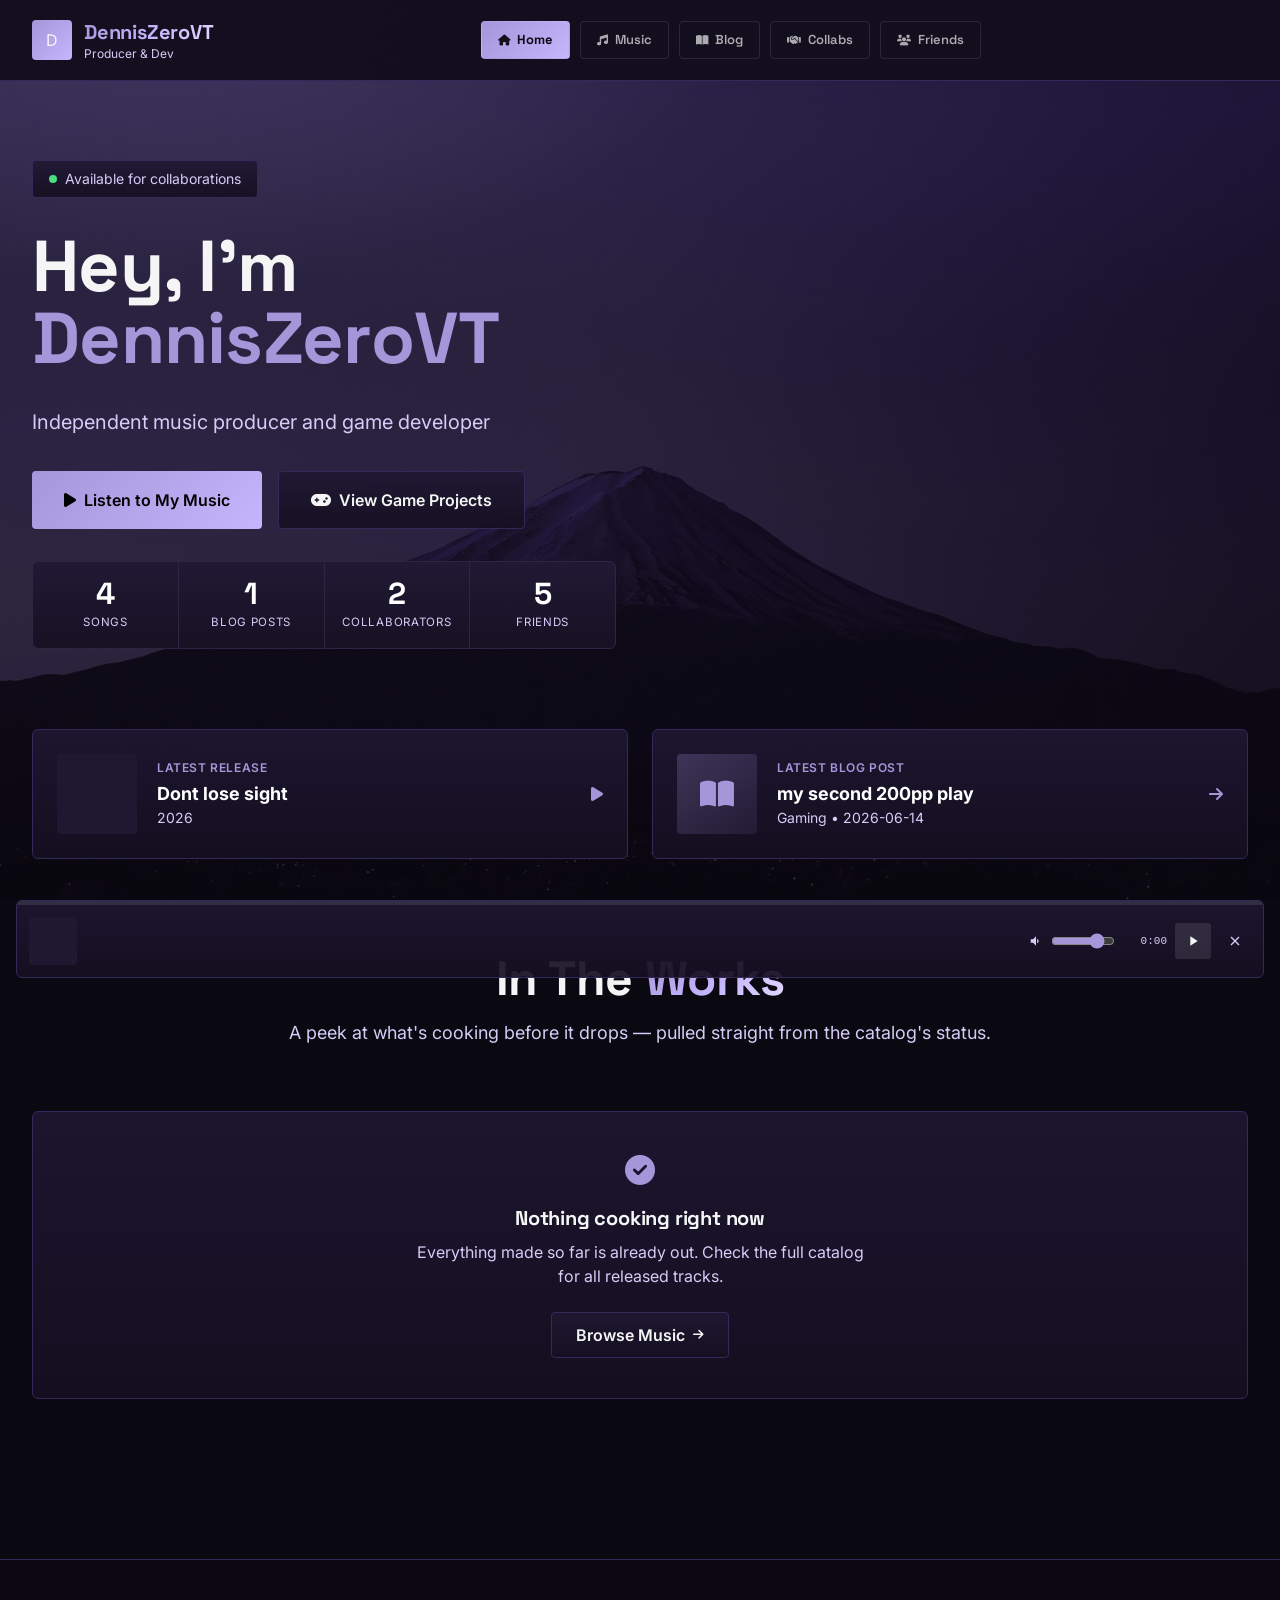
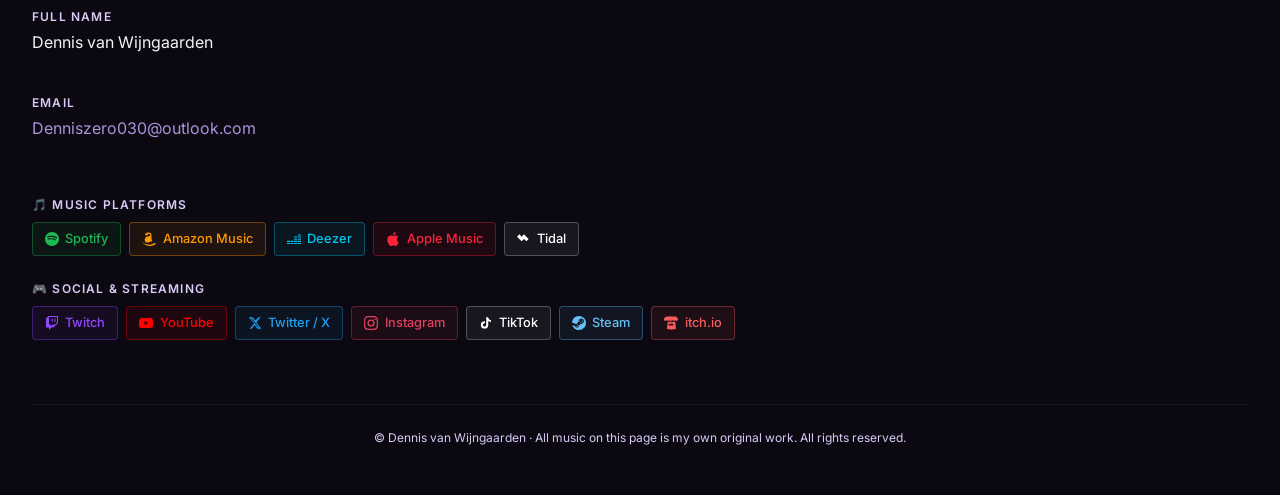
==== index.html @ 326c3b47 "cms: bust app.js cache" ====
<!DOCTYPE html>
<html lang="en">
<head>
<meta charset="utf-8"/>
<meta name="viewport" content="width=device-width, initial-scale=1, viewport-fit=cover"/>
<title>DennisZeroVT | Music Producer &amp; Game Developer</title>
<meta name="description" content="Music producer and game developer. Original tracks, dev blog, friends & collaborators."/>
<meta name="theme-color" content="#A596DA"/>
<link rel="canonical" href="https://denniszerovt.github.io/"/>

<!-- Favicons / app icons -->
<link href="/icons/favicon.ico" rel="icon" sizes="any"/>
<link href="/icons/favicon-32x32.png" rel="icon" sizes="32x32" type="image/png"/>
<link href="/icons/favicon-16x16.png" rel="icon" sizes="16x16" type="image/png"/>
<link href="/icons/apple-touch-icon.png" rel="apple-touch-icon" sizes="180x180"/>
<link href="/icons/site.webmanifest" rel="manifest"/>

<!-- Open Graph / Twitter social preview -->
<meta property="og:type" content="website"/>
<meta property="og:url" content="https://denniszerovt.github.io/"/>
<meta property="og:title" content="DennisZeroVT — Music Producer & Game Developer"/>
<meta property="og:description" content="Independent music producer and game developer."/>
<meta property="og:image" content="https://denniszerovt.github.io/icons/pfp.png"/>
<meta property="og:image:width" content="1024"/>
<meta property="og:image:height" content="1024"/>
<meta name="twitter:card" content="summary_large_image"/>
<meta name="twitter:title" content="DennisZeroVT — Music Producer & Game Developer"/>
<meta name="twitter:description" content="Independent music producer and game developer."/>
<meta name="twitter:image" content="https://denniszerovt.github.io/icons/pfp.png"/>

<!-- Critical shim: Tailwind is loaded from a CDN below and needs a beat to scan
     the page and inject utility classes. Until it does, "hidden"/"md:flex"/
     "md:hidden" utilities don't exist yet, so the desktop nav links and the
     mobile hamburger can both flash on screen at once on first paint
     (worse on slow mobile connections). These few rules cover it immediately. -->
<style>
  /* FOUC shim - fixed so desktop nav (hidden md:flex) actually shows on desktop */
  [hidden]{display:none!important}
  .hidden{display:none}
  @media (max-width:767px){
    .md\:flex{display:none!important}
  }
  @media (min-width:768px){
    .md\:hidden{display:none!important}
    .md\:flex{display:flex!important}
  }
</style>

<!-- Third-party assets -->
<link href="https://cdnjs.cloudflare.com/ajax/libs/font-awesome/6.5.1/css/all.min.css" rel="stylesheet"/>
<link href="https://fonts.googleapis.com" rel="preconnect"/>
<link crossorigin="" href="https://fonts.gstatic.com" rel="preconnect"/>
<link href="https://fonts.googleapis.com/css2?family=Space+Grotesk:wght@300;400;500;600;700&amp;family=Inter:wght@300;400;500;600&amp;display=swap" rel="stylesheet"/>
<style>
    :root {
        --bg-main: #0e0a18;
        --bg-card: #1a140a;
        --bg-card-hover: #231a0d;
        --accent: #A596DA;
        --accent-glow: rgba(165, 150, 218, 0.3);
        --text-primary: #f5f5f5;
        --text-secondary: #d6ccf7; /* light purple-white */
        --border: rgba(165, 150, 218, 0.15);
    }
    
    * {
        scroll-behavior: smooth;
    }
    
    body {
        background-color: var(--bg-main);
        color: var(--text-primary);
        font-family: 'Inter', sans-serif;
        overflow-x: hidden;
    }
    
    h1, h2, h3, h4, h5 {
        font-family: 'Space Grotesk', sans-serif;
    }
    
    .glass { background: rgba(16, 12, 28, 0.45); backdrop-filter: blur(24px) saturate(140%); -webkit-backdrop-filter: blur(24px) saturate(140%); border: 1px solid rgba(165, 150, 218, 0.25); }
    
    .glow-hover {
        transition: all 0.3s cubic-bezier(0.4, 0, 0.2, 1);
    }
    
    .glow-hover:hover {
        box-shadow: 0 0 30px var(--accent-glow), 0 0 60px var(--accent-glow);
        transform: translateY(-4px);
        border-color: rgba(165, 150, 218, 0.4);
    }
    
    .gradient-text {
        background: linear-gradient(135deg, #A596DA 0%, #8B78CB 50%, #C4B5FD 100%);
        -webkit-background-clip: text;
        -webkit-text-fill-color: transparent;
        background-clip: text;
    }
    
    .gradient-border {
        position: relative;
        background: transparent;
    }
    
    .gradient-border::before {
        content: '';
        position: absolute;
        inset: 0;
        border-radius: inherit;
        padding: 1px;
        background: linear-gradient(135deg, rgba(165,150,218,0.5), rgba(165,150,218,0.1));
        -webkit-mask: linear-gradient(#fff 0 0) content-box, linear-gradient(#fff 0 0);
        -webkit-mask-composite: xor;
        mask-composite: exclude;
        pointer-events: none;
    }
    
    .nav-link {
        position: relative;
        transition: all 0.3s ease;
    }
    
    .nav-link::after {
        content: '';
        position: absolute;
        bottom: -4px;
        left: 0;
        width: 0;
        height: 2px;
        background: var(--accent);
        transition: width 0.3s ease;
    }
    
    .nav-link:hover::after,
    .nav-link.active::after {
        width: 100%;
    }
    
    .nav-link.active {
        color: var(--accent) !important;
    }

    /* --- NEW: Purple pill navigation (desktop) --- */
    .nav-pill {
        display: inline-flex;
        align-items: center;
        gap: 7px;
        padding: 8px 16px;
        border-radius: 4px;
        font-size: 13px;
        font-weight: 600;
        font-family: 'Space Grotesk', sans-serif;
        background: rgba(255,255,255,0.06);
        border: 1px solid rgba(255,255,255,0.10);
        color: rgba(255,255,255,0.65);
        transition: all 0.22s cubic-bezier(0.4, 0, 0.2, 1);
        text-decoration: none;
        white-space: nowrap;
    }
    .nav-pill:hover {
        background: rgba(165,150,218,0.16);
        border-color: rgba(165,150,218,0.38);
        color: #fff;
        transform: translateY(-1px);
        box-shadow: 0 4px 18px rgba(165,150,218,0.18);
    }
    .nav-pill.active {
        background: linear-gradient(135deg, #A596DA 0%, #C4B5FD 100%) !important;
        border-color: transparent !important;
        color: #12101a !important;
        box-shadow: 0 6px 24px rgba(165,150,218,0.38), 0 0 0 1px rgba(165,150,218,0.25);
        font-weight: 700;
    }
    .nav-pill.active i { color: #12101a !important; }
    /* Mobile drawer active = purple filled too */
    #mobile-menu a.active {
        background: linear-gradient(135deg, #A596DA 0%, #C4B5FD 100%) !important;
        color: #12101a !important;
        border: 1px solid transparent;
        font-weight: 700;
    }
    #mobile-menu a.active i { color: #12101a !important; }
    .nav-pill.active i { color: #12101a; }

    
    main {
        animation: fadeInUp 0.4s ease;
    }
    
    @keyframes fadeInUp {
        from { opacity: 0; transform: translateY(20px); }
        to { opacity: 1; transform: translateY(0); }
    }
    
    @keyframes float {
        0%, 100% { transform: translateY(0px); }
        50% { transform: translateY(-20px); }
    }
    
    .floating {
        animation: float 6s ease-in-out infinite;
    }
    
    .music-bar {
        animation: musicBar 1s ease-in-out infinite;
    }
    
    @keyframes musicBar {
        0%, 100% { transform: scaleY(0.5); }
        50% { transform: scaleY(1); }
    }
    
    .music-bar:nth-child(2) { animation-delay: 0.1s; }
    .music-bar:nth-child(3) { animation-delay: 0.2s; }
    .music-bar:nth-child(4) { animation-delay: 0.3s; }
    .music-bar:nth-child(5) { animation-delay: 0.4s; }
    
    .person-card, .song-card {
        cursor: pointer;
        transition: all 0.3s cubic-bezier(0.4, 0, 0.2, 1);
    }
    
    .person-card:hover, .song-card:hover {
        transform: translateY(-6px) scale(1.02);
    }
    
    .overlay {
        position: fixed;
        inset: 0;
        background: rgba(0, 0, 0, 0.8);
        backdrop-filter: blur(8px);
        z-index: 100;
        display: none;
        align-items: center;
        justify-content: center;
        padding: 1rem;
        animation: fadeIn 0.3s ease;
    }
    
    .overlay.active {
        display: flex;
    }
    
    @keyframes fadeIn {
        from { opacity: 0; }
        to { opacity: 1; }
    }
    
    .overlay-content {
        max-width: 90vw;
        width: 100%;
        max-height: 85vh;
        overflow: hidden;
        display: flex;
        flex-direction: column;
        animation: slideUp 0.4s cubic-bezier(0.4, 0, 0.2, 1);
    }
    
    .modal-header {
        flex-shrink: 0;
        padding: 2rem 2rem 0;
    }
    
    .modal-body {
        overflow-y: auto;
        flex: 1;
        padding: 1.5rem 2rem 2rem;
        -webkit-overflow-scrolling: touch;
    }
    
    .modal-body::-webkit-scrollbar {
        width: 6px;
    }
    
    .modal-body::-webkit-scrollbar-track {
        background: var(--bg-main);
        border-radius: 3px;
    }
    
    .modal-body::-webkit-scrollbar-thumb {
        background: var(--accent);
        border-radius: 3px;
    }
    
    @keyframes slideUp {
        from { opacity: 0; transform: translateY(30px); }
        to { opacity: 1; transform: translateY(0); }
    }
    
    .blog-post {
        display: none;
    }
    
    .blog-post.active {
        display: block;
        animation: fadeInUp 0.4s ease;
    }
    
    .lane-scroll {
        scrollbar-width: thin;
        scrollbar-color: var(--accent) var(--bg-card);
    }
    
    .lane-scroll::-webkit-scrollbar {
        height: 6px;
    }
    
    .lane-scroll::-webkit-scrollbar-track {
        background: var(--bg-card);
        border-radius: 3px;
    }
    
    .lane-scroll::-webkit-scrollbar-thumb {
        background: var(--accent);
        border-radius: 3px;
    }

    /* Friends Section Styles */
    .content {
        width: 100%;
    }

    .title-header {
        text-align: center;
        margin-bottom: 4rem;
    }

    .title-header h1 {
        font-size: 3.5rem;
        font-weight: 700;
        margin-bottom: 0.5rem;
    }

    .title-header p {
        color: var(--text-secondary);
        font-size: 1.125rem;
    }

    .people-grid {
        display: grid;
        grid-template-columns: repeat(auto-fit, minmax(320px, 1fr));
        gap: 2rem;
    }

    .people-grid .person-card { background: rgba(16, 12, 28, 0.45); backdrop-filter: blur(24px) saturate(140%); -webkit-backdrop-filter: blur(24px) saturate(140%); border: 1px solid rgba(165,150,218,0.25); border-radius: 6px; overflow: hidden; }

    .person-banner {
        height: 120px;
        position: relative;
        overflow: hidden;
    }

    .person-banner-bg { position: absolute; inset: 0; background: linear-gradient(135deg, rgba(165,150,218,0.25), rgba(139,120,203,0.15)); }

    .person-card.vivid .person-banner-bg { position: absolute; inset: 0; background: linear-gradient(135deg, rgba(165,150,218,0.25), rgba(139,120,203,0.15)); }

    .person-card.skylar .person-banner-bg { position: absolute; inset: 0; background: linear-gradient(135deg, rgba(165,150,218,0.25), rgba(139,120,203,0.15)); }

    .person-card.erik .person-banner-bg { position: absolute; inset: 0; background: linear-gradient(135deg, rgba(165,150,218,0.25), rgba(139,120,203,0.15)); }

    .person-card.nox .person-banner-bg { position: absolute; inset: 0; background: linear-gradient(135deg, rgba(165,150,218,0.25), rgba(139,120,203,0.15)); }

    .person-card.Kula .person-banner-bg { position: absolute; inset: 0; background: linear-gradient(135deg, rgba(165,150,218,0.25), rgba(139,120,203,0.15)); }

    .person-avatar-wrap {
        width: 80px;
        height: 80px;
        border-radius: 6px;
        background: var(--bg-card);
        border: 4px solid var(--bg-main);
        position: absolute;
        top: 80px;
        left: 50%;
        transform: translateX(-50%);
        display: flex;
        align-items: center;
        justify-content: center;
        font-size: 2.5rem;
        overflow: hidden;
    }

    .person-avatar-wrap img {
        width: 100%;
        height: 100%;
        object-fit: cover;
    }

    .person-body {
        padding: 3.5rem 1.5rem 1.5rem;
        text-align: center;
    }

    .person-name {
        font-size: 1.5rem;
        font-weight: 700;
        margin-bottom: 0.25rem;
        font-family: 'Space Grotesk', sans-serif;
    }

    .person-handle {
        color: var(--text-secondary);
        font-size: 0.875rem;
        margin-bottom: 0.75rem;
    }

    .person-role {
        display: inline-block;
        padding: 0.375rem 0.875rem;
        border-radius: 2px;
        font-size: 0.75rem;
        font-weight: 600;
        margin-bottom: 1rem;
    }

    .role-friend { background: rgba(165, 150, 218, 0.2); color: #C4B5FD; }

    .person-bio {
        color: var(--text-secondary);
        font-size: 0.875rem;
        line-height: 1.6;
        margin-bottom: 1.25rem;
        text-align: left;
    }

    .person-tags {
        display: flex;
        flex-wrap: wrap;
        gap: 0.5rem;
        justify-content: center;
        margin-bottom: 1.25rem;
    }

    .p-tag {
        padding: 0.25rem 0.625rem;
        border-radius: 2px;
        background: rgba(165,150,218,0.1);
        border: 1px solid rgba(165, 150, 218, 0.2);
        font-size: 0.7rem;
        color: var(--text-secondary);
        text-transform: uppercase;
        letter-spacing: 0.05em;
    }

    .person-song-ref {
        background: rgba(165,150,218,0.15);
        border: 1px solid rgba(165,150,218,0.3);
        border-radius: 3px;
        padding: 0.75rem;
        margin-bottom: 1rem;
        font-size: 0.875rem;
        cursor: pointer;
        transition: all 0.3s ease;
    }

    .person-song-ref:hover {
        background: rgba(165,150,218,0.25);
        border-color: var(--accent);
    }

    .person-song-ref strong {
        color: var(--accent);
    }

    .twitter-btn {
        display: inline-flex;
        align-items: center;
        gap: 0.5rem;
        padding: 0.625rem 1.25rem;
        border-radius: 4px;
        background: rgba(165,150,218,0.1);
        border: 1px solid rgba(165,150,218,0.3);
        color: var(--accent);
        font-size: 0.875rem;
        font-weight: 600;
        transition: all 0.3s ease;
        text-decoration: none;
    }

    .twitter-btn:hover {
        background: rgba(165, 150, 218, 0.2);
        border-color: var(--accent);
        transform: translateY(-2px);
    }

    .twitter-btn svg {
        width: 16px;
        height: 16px;
        fill: currentColor;
    }

    .badge-platform {
        display: inline-flex;
        align-items: center;
        gap: 0.5rem;
        padding: 0.5rem 1rem;
        border-radius: 4px;
        background: rgba(165,150,218,0.1);
        border: 1px solid rgba(165, 150, 218, 0.2);
        font-size: 0.875rem;
        font-weight: 500;
        transition: all 0.2s ease;
    }

    .badge-platform:hover {
        background: rgba(165, 150, 218, 0.2);
        border-color: var(--accent);
        transform: translateY(-2px);
    }

    .streaming-icon {
        width: 20px;
        height: 20px;
    }

    /* ================= REDESIGN: Person / Collab Cards ================= */
    .people-grid .person-card {
        position: relative;
        cursor: pointer;
        transition: all 0.35s cubic-bezier(0.4, 0, 0.2, 1);
    }

    .people-grid .person-card:hover {
        transform: translateY(-6px);
        border-color: rgba(165,150,218,0.5);
        box-shadow: 0 20px 50px -20px rgba(165,150,218,0.35), 0 0 0 1px rgba(165,150,218,0.15);
    }

    .person-banner {
        height: 88px;
        position: relative;
        background: linear-gradient(135deg, rgba(165,150,218,0.35), rgba(139,120,203,0.12) 60%, transparent);
        overflow: visible;
    }

    .person-banner::after {
        content: '';
        position: absolute;
        inset: 0;
        background-image: radial-gradient(circle at 20% 30%, rgba(255,255,255,0.15), transparent 40%);
    }

    .person-avatar-ring {
        width: 84px;
        height: 84px;
        border-radius: 6px;
        overflow: hidden;
        border: 4px solid var(--bg-card);
        background: linear-gradient(135deg,#A596DA,#8B78CB);
        position: absolute;
        left: 24px;
        top: 46px;
        box-shadow: 0 8px 24px -6px rgba(0,0,0,0.5);
        flex-shrink: 0;
    }

    .person-avatar-ring img {
        width: 100%;
        height: 100%;
        object-fit: cover;
        display: block;
        border-radius: 4px;
    }

    .person-card-body {
        padding: 44px 24px 22px;
    }

    .person-card-name {
        font-family: 'Space Grotesk', sans-serif;
        font-size: 1.25rem;
        font-weight: 700;
        color: #fff;
        margin-bottom: 2px;
    }

    .person-card-handle {
        color: var(--accent);
        font-size: 0.8rem;
        font-weight: 500;
        margin-bottom: 10px;
    }

    .person-role-pill {
        display: inline-flex;
        align-items: center;
        gap: 6px;
        padding: 3px 10px;
        border-radius: 2px;
        font-size: 0.68rem;
        font-weight: 700;
        letter-spacing: 0.03em;
        text-transform: uppercase;
        margin-bottom: 12px;
        background: rgba(165,150,218,0.15);
        border: 1px solid rgba(165,150,218,0.35);
        color: #C4B5FD;
    }

    .person-card-bio {
        color: var(--text-secondary);
        font-size: 0.85rem;
        line-height: 1.55;
        margin-bottom: 14px;
        display: -webkit-box;
        -webkit-line-clamp: 3;
        -webkit-box-orient: vertical;
        overflow: hidden;
    }

    .person-card-chips {
        display: flex;
        flex-wrap: wrap;
        gap: 6px;
        margin-bottom: 16px;
    }

    .person-chip {
        display: inline-flex;
        align-items: center;
        gap: 5px;
        padding: 4px 10px;
        border-radius: 2px;
        background: rgba(165,150,218,0.12);
        border: 1px solid rgba(165,150,218,0.28);
        font-size: 0.7rem;
        color: #A596DA;
        font-weight: 600;
    }

    .person-chip span { opacity: .75; font-weight: 400; color: var(--text-secondary); }

    .person-card-footer {
        display: flex;
        align-items: center;
        gap: 8px;
    }

    .person-social-btn {
        display: inline-flex;
        align-items: center;
        gap: 6px;
        padding: 7px 14px;
        border-radius: 4px;
        background: linear-gradient(135deg, #A596DA, #C4B5FD);
        color: #14101f;
        text-decoration: none;
        font-size: 0.78rem;
        font-weight: 700;
        transition: all 0.25s ease;
    }

    .person-social-btn:hover {
        filter: brightness(1.1);
        transform: translateY(-1px);
    }

    /* ================= REDESIGN: Song Cards ================= */
    #songs-grid .group, #albums-grid .group {
        border-radius: 4px;
        background: rgba(20, 15, 32, 0.55);
    }

    #songs-grid .group .aspect-square, #albums-grid .group .aspect-square {
        position: relative;
    }

    #songs-grid .group .aspect-square::after, #albums-grid .group .aspect-square::after {
        content: '';
        position: absolute;
        inset: 0;
        background: linear-gradient(to top, rgba(10,7,18,0.95) 0%, rgba(10,7,18,0.15) 55%, transparent 100%);
        pointer-events: none;
    }

    #songs-grid .song-year-badge {
        position: absolute;
        top: 10px;
        left: 10px;
        z-index: 2;
        padding: 3px 10px;
        border-radius: 2px;
        font-size: 0.68rem;
        font-weight: 700;
        background: rgba(10,7,18,0.65);
        border: 1px solid rgba(165,150,218,0.4);
        color: #C4B5FD;
        backdrop-filter: blur(6px);
    }

    /* ================= Music toolbar: search / sort / genre / view ================= */
    .view-toggle {
        display: flex;
        gap: 4px;
        background: rgba(16,12,28,0.6);
        border: 1px solid rgba(165,150,218,0.25);
        border-radius: 4px;
        padding: 3px;
        flex-shrink: 0;
    }

    .view-toggle button {
        width: 36px;
        height: 34px;
        border-radius: 2px;
        color: var(--text-secondary);
        display: flex;
        align-items: center;
        justify-content: center;
        background: transparent;
        border: none;
        cursor: pointer;
        transition: all 0.2s ease;
    }

    .view-toggle button.active {
        background: rgba(165,150,218,0.25);
        color: #fff;
    }

    .genre-pill-btn {
        display: inline-flex;
        align-items: center;
        gap: 6px;
        padding: 0.4rem 0.9rem;
        border-radius: 4px;
        font-size: 0.78rem;
        font-weight: 600;
        background: rgba(16,12,28,0.55);
        border: 1px solid rgba(165,150,218,0.22);
        color: var(--text-secondary);
        cursor: pointer;
        transition: all 0.2s ease;
    }

    .genre-pill-btn:hover {
        border-color: rgba(165,150,218,0.5);
        color: #fff;
    }

    .genre-pill-btn.active {
        background: rgba(165,150,218,0.25);
        border-color: var(--accent);
        color: #fff;
    }

    .genre-pill-btn .count {
        font-size: 0.66rem;
        opacity: 0.65;
    }

    .song-genre-chip {
        font-size: 9px;
        padding: 2px 8px;
        border-radius: 2px;
        background: rgba(165,150,218,0.18);
        border: 1px solid rgba(165,150,218,0.35);
        color: #C4B5FD;
        text-transform: uppercase;
        letter-spacing: 0.03em;
        font-weight: 700;
    }

    /* List view for songs */
    #songs-grid.list-view {
        display: flex;
        flex-direction: column;
        gap: 0.75rem;
    }

    .song-row {
        display: flex;
        align-items: center;
        gap: 1rem;
        padding: 0.75rem 1rem;
        border-radius: 4px;
        cursor: pointer;
        transition: all 0.25s ease;
    }

    .song-row:hover {
        transform: translateX(4px);
        border-color: rgba(165,150,218,0.4);
    }

    .song-row .song-row-thumb {
        width: 56px;
        height: 56px;
        border-radius: 3px;
        overflow: hidden;
        flex-shrink: 0;
        background: linear-gradient(135deg,#1a1a1a,#0a0a0a);
        display: flex;
        align-items: center;
        justify-content: center;
        font-size: 1.4rem;
    }

    .song-row .song-row-thumb img {
        width: 100%;
        height: 100%;
        object-fit: cover;
    }

    @media (max-width: 640px) {
        .song-row .song-row-genres { display: none; }
    }

    /* Song card size variants (grid view density) */
    #songs-grid.size-sm .p-4 { padding: 0.65rem; }
    #songs-grid.size-sm h3 { font-size: 0.78rem; }
    #songs-grid.size-sm p { font-size: 0.68rem; }
    #songs-grid.size-sm .song-genre-chip { font-size: 8px; padding: 1px 6px; }
    #songs-grid.size-sm .song-year-badge { font-size: 0.58rem; padding: 2px 7px; top: 6px; left: 6px; }
    #songs-grid.size-sm [class*="w-14"] { width: 2.25rem; height: 2.25rem; }
    #songs-grid.size-sm .flex.gap-1\.5 { gap: 0.25rem; }

    #songs-grid.size-lg h3 { font-size: 1.15rem; }
    #songs-grid.size-lg p { font-size: 0.95rem; }
    #songs-grid.size-lg .p-4 { padding: 1.5rem; }

    /* ================= Home: stats & latest strip ================= */
    .home-stats {
        display: grid;
        grid-template-columns: repeat(4, 1fr);
        gap: 1px;
        background: rgba(165,150,218,0.15);
        border: 1px solid rgba(165,150,218,0.2);
        border-radius: 6px;
        overflow: hidden;
    }

    .home-stat {
        background: rgba(16,12,28,0.55);
        padding: 1.1rem 1rem;
        text-align: center;
    }

    .home-stat .num {
        font-family: 'Space Grotesk', sans-serif;
        font-size: 1.9rem;
        font-weight: 700;
        color: #fff;
        line-height: 1;
    }

    .home-stat .lbl {
        color: var(--text-secondary);
        font-size: 0.72rem;
        text-transform: uppercase;
        letter-spacing: 0.06em;
        margin-top: 4px;
    }

    /* ================= Blog: sidebar layout ================= */
    .blog-layout {
        display: grid;
        grid-template-columns: 280px 1fr;
        gap: 2.5rem;
        align-items: start;
    }

    .blog-sidebar {
        position: sticky;
        top: 100px;
    }

    .blog-search {
        position: relative;
        margin-bottom: 1.5rem;
    }

    .blog-search input {
        width: 100%;
        padding: 0.7rem 1rem 0.7rem 2.5rem;
        border-radius: 3px;
        background: rgba(16,12,28,0.6);
        border: 1px solid rgba(165,150,218,0.25);
        color: #fff;
        font-size: 0.875rem;
        outline: none;
        transition: border-color 0.2s ease;
    }

    .blog-search input:focus {
        border-color: var(--accent);
    }

    .blog-search i {
        position: absolute;
        left: 0.9rem;
        top: 50%;
        transform: translateY(-50%);
        color: var(--text-secondary);
        font-size: 0.85rem;
    }

    .blog-sidebar-block {
        margin-bottom: 1.75rem;
    }

    .blog-sidebar-title {
        font-size: 0.72rem;
        text-transform: uppercase;
        letter-spacing: 0.08em;
        color: var(--text-secondary);
        font-weight: 700;
        margin-bottom: 0.75rem;
    }

    .cat-list-btn {
        display: flex;
        align-items: center;
        justify-content: space-between;
        width: 100%;
        padding: 0.55rem 0.75rem;
        border-radius: 3px;
        font-size: 0.85rem;
        color: var(--text-secondary);
        background: transparent;
        border: 1px solid transparent;
        transition: all 0.2s ease;
        margin-bottom: 3px;
        cursor: pointer;
        text-align: left;
    }

    .cat-list-btn:hover {
        background: rgba(165,150,218,0.08);
        color: #fff;
    }

    .cat-list-btn.active {
        background: rgba(165,150,218,0.18);
        border-color: rgba(165,150,218,0.4);
        color: #fff;
    }

    .cat-list-btn .count {
        font-size: 0.7rem;
        padding: 1px 7px;
        border-radius: 2px;
        background: rgba(255,255,255,0.08);
    }

    .blog-select {
        width: 100%;
        padding: 0.55rem 0.75rem;
        border-radius: 3px;
        background: rgba(16,12,28,0.6);
        border: 1px solid rgba(165,150,218,0.25);
        color: #fff;
        font-size: 0.82rem;
        outline: none;
    }

    @media (max-width: 1024px) {
        .blog-layout { grid-template-columns: 1fr; }
        .blog-sidebar { position: static; }
        .home-stats { grid-template-columns: repeat(2, 1fr); }
    }

    @media (max-width: 768px) {
        .title-header h1 {
            font-size: 2.5rem;
        }
        .people-grid {
            grid-template-columns: 1fr;
        }
        .modal-header {
            padding: 1.5rem 1.5rem 0;
        }
        .modal-body {
            padding: 1rem 1.5rem 1.5rem;
        }
    }

        /* Info footer styling - respectful brand buttons */
    .info-footer {
        display: grid;
        gap: 2rem;
    }
    .info-footer-col {
        margin-bottom: 0.5rem;
    }
    .info-footer-label {
        font-size: 0.75rem;
        text-transform: uppercase;
        letter-spacing: 0.05em;
        color: var(--text-secondary);
        margin-bottom: 0.25rem;
        font-weight: 600;
    }
    .info-footer-value {
        font-size: 1rem;
        color: var(--text-primary);
    }
    .info-footer-value a {
        color: #A596DA;
        text-decoration: none;
    }
    .info-footer-value a:hover {
        text-decoration: underline;
    }
    .info-footer-social {
        display: grid;
        gap: 1.5rem;
        margin-top: 1rem;
    }
    .social-links-row {
        display: flex;
        flex-wrap: wrap;
        gap: 0.5rem;
    }
    .social-btn {
        display: inline-flex;
        align-items: center;
        gap: 0.4rem;
        padding: 0.4rem 0.75rem;
        border-radius: 4px;
        font-size: 0.8rem;
        font-weight: 500;
        text-decoration: none;
        transition: all 0.2s ease;
        border: 1px solid rgba(255,255,255,0.1);
        background: rgba(255,255,255,0.05);
        color: var(--text-secondary);
    }
    .social-btn:hover {
        transform: translateY(-1px);
        filter: brightness(1.15);
    }
    .social-btn svg {
        width: 14px;
        height: 14px;
        flex-shrink: 0;
        fill: currentColor;
    }
    /* Respectful brand colors - always visible, subtle */
    .sb-spotify { color: #1DB954; border-color: rgba(29,185,84,0.35); background: rgba(29,185,84,0.08); }
    .sb-apple { color: #fa233b; border-color: rgba(250,35,59,0.35); background: rgba(250,35,59,0.08); }
    .sb-amazon { color: #FF9900; border-color: rgba(255,153,0,0.35); background: rgba(255,153,0,0.08); }
    .sb-deezer { color: #00C7F2; border-color: rgba(0,199,242,0.35); background: rgba(0,199,242,0.08); }
    .sb-tidal { color: #ffffff; border-color: rgba(255,255,255,0.25); background: rgba(255,255,255,0.06); }
    .sb-youtube { color: #FF0000; border-color: rgba(255,0,0,0.35); background: rgba(255,0,0,0.08); }
    .sb-twitch { color: #9146FF; border-color: rgba(145,70,255,0.35); background: rgba(145,70,255,0.08); }
    .sb-twitter { color: #1DA1F2; border-color: rgba(29,161,242,0.35); background: rgba(29,161,242,0.08); }
    .sb-instagram { color: #E4405F; border-color: rgba(228,64,95,0.35); background: rgba(228,64,95,0.08); }
    .sb-tiktok { color: #ffffff; border-color: rgba(255,255,255,0.25); background: rgba(255,255,255,0.06); }
    .sb-steam { color: #66C0F4; border-color: rgba(102,192,244,0.35); background: rgba(102,192,244,0.08); }
    .sb-itch { color: #FA5C5C; border-color: rgba(250,92,92,0.35); background: rgba(250,92,92,0.08); }
    
    .info-footer-copy {
        margin-top: 2rem;
        padding-top: 1.5rem;
        border-top: 1px solid rgba(165,150,218,0.1);
        text-align: center;
        font-size: 0.75rem;
        color: var(--text-secondary);
    }


/* --- BACKDROP --- */
body {
  background-image: url('bk.png');
  background-position: center center;
  background-size: cover;
  background-repeat: no-repeat;
  background-attachment: fixed;
  background-color: #0a0a0f;
}
body::after {
  content: "";
  position: fixed;
  inset: 0;
  background: rgba(8, 6, 4, 0.78);
  z-index: -1;
  pointer-events: none;
}
/* Page background */
body{background-image:url('bk.png');background-position:center;background-size:cover;background-attachment:fixed;background-color:#0a0a0f}
body::after{content:"";position:fixed;inset:0;background:rgba(8,6,4,0.78);z-index:-1;pointer-events:none}

/* FINAL MOBILE FIX - overrides everything */
@media (max-width: 768px) {
  #songOverlay > div.relative { padding: 0 !important; align-items: flex-end !important; }
  #songOverlayGlass {
    width: 100% !important;
    max-width: 100% !important;
    height: 92vh !important;
    max-height: 92vh !important;
    border-radius: 6px 6px 0 0 !important;
    overflow-y: auto !important;
    margin: 0 !important;
  }
  #songOverlayGlass > div { width: 100% !important; }
  
  #ovBlocks {
    display: block !important;
    visibility: visible !important;
    opacity: 1 !important;
    color: #f5f5f5 !important;
    min-height: 80px !important;
    padding: 1rem 0 !important;
  }
  #ovBlocks p {
    color: #d6ccf7 !important;
    font-size: 15px !important;
    line-height: 1.7 !important;
    margin: 0 !important;
  }
  
  .people-grid {
    display: grid !important;
    grid-template-columns: 1fr !important;
    width: 100% !important;
    max-width: 100% !important;
    padding: 0 16px !important;
    gap: 16px !important;
    box-sizing: border-box !important;
  }
  .people-grid .person-card {
    width: 100% !important;
    max-width: none !important;
    margin: 0 !important;
  }
  
  .content, main, section {
    width: 100% !important;
    max-width: 100vw !important;
    overflow-x: hidden !important;
  }
  
  #person-overlay .overlay-content {
    width: 100% !important;
    max-width: 100% !important;
    height: 90vh !important;
    max-height: 90vh !important;
    border-radius: 6px 6px 0 0 !important;
    margin: 0 !important;
  }
  
  #bottomPlayer { bottom: 0 !important; padding-bottom: env(safe-area-inset-bottom); }
}


/* SCROLL FIX for song cards */
@media (max-width: 768px) {
  #songOverlay {
    touch-action: pan-y !important;
  }
  #songOverlay > div.relative {
    height: 100dvh !important;
    padding: 0 !important;
    align-items: flex-end !important;
  }
  #songOverlayGlass {
    display: block !important;
    height: 92dvh !important;
    max-height: 92dvh !important;
    overflow-y: scroll !important;
    -webkit-overflow-scrolling: touch !important;
    overscroll-behavior: contain !important;
    touch-action: pan-y !important;
  }
  #songOverlayGlass > div {
    width: 100% !important;
    max-width: 100% !important;
    border: none !important;
  }
  #ovBlocks {
    padding-bottom: 120px !important;
  }
  body[style*="overflow: hidden"] {
    position: fixed !important;
    width: 100% !important;
  }
}

@media (max-width: 768px) {
  #home, #featured-projects {
    display: block;
    width: 100% !important;
    max-width: 100vw !important;
    clear: both !important;
    position: relative !important;
    float: none !important;
  }
  #home .grid, #featured-projects .grid {
    grid-template-columns: 1fr !important;
  }
}
html, body { overflow-x: hidden !important; max-width: 100vw !important; }

a, button, .social-btn, .nav-link, input[type="range"] {
  -webkit-tap-highlight-color: transparent;
  touch-action: manipulation;
}

@media (max-width: 768px) {
  .blog-search input,
  .blog-select,
  select {
    font-size: 16px !important;
  }
  body {
    background-attachment: scroll !important;
  }
}
</style>

<style id="hq-styles">
/* ============================================================
   HQ / LQ (performance) toggle
   ============================================================ */
body.optimized .glass,
body.optimized .people-grid .person-card,
body.optimized #mobile-menu,
body.optimized #mobile-menu-overlay,
body.optimized #songOverlay .absolute.inset-0,
body.optimized #albumOverlay .absolute.inset-0,
body.optimized [class*="backdrop-blur"] {
  backdrop-filter: none !important;
  -webkit-backdrop-filter: none !important;
}
body.optimized .glass {
  background: rgba(10,10,15,0.95) !important;
}
body.optimized .people-grid .person-card {
  background: rgba(10,10,15,0.95) !important;
}
body.optimized {
  background-attachment: scroll !important;
}
body.optimized::after {
  background: rgba(8,6,4,0.92) !important;
}
body.optimized * {
  animation-duration: 0.01s !important;
  transition-duration: 0.1s !important;
}
body.optimized video {
  display: none !important;
}
body.optimized .glow-hover {
  box-shadow: none !important;
  transform: none !important;
}
#hq-toggle {
  touch-action: manipulation;
}
#hq-toggle.active {
  background: rgba(165,150,218,0.4) !important;
  border-color: #A596DA !important;
  color: white !important;
}

#hq-toast {
  position: fixed;
  left: 50%;
  bottom: max(24px, env(safe-area-inset-bottom));
  transform: translate(-50%, 12px);
  background: rgba(10,10,15,0.95);
  border: 1px solid rgba(165,150,218,0.35);
  color: #fff;
  font-size: 12.5px;
  font-weight: 600;
  padding: 10px 16px;
  border-radius: 4px;
  z-index: 200;
  opacity: 0;
  pointer-events: none;
  transition: opacity .2s ease, transform .2s ease;
  white-space: nowrap;
}
#hq-toast.show {
  opacity: 1;
  transform: translate(-50%, 0);
}

html {
  scroll-behavior: smooth;
}

section[id] {
  scroll-margin-top: 80px;
}

/* NEW HAMBURGER - black transparent */
#mobile-menu-btn{width:44px;height:44px;border-radius:4px;background:rgba(255,255,255,0.06);border:1px solid rgba(255,255,255,0.12);display:flex;flex-direction:column;align-items:center;justify-content:center;gap:5px;transition:all .2s ease}
#mobile-menu-btn:hover{background:rgba(255,255,255,0.10);border-color:rgba(165,150,218,0.35)}
#mobile-menu-btn:active{transform:scale(0.95)}
#mobile-menu-btn .hb-line{width:18px;height:2px;background:#fff;border-radius:0;transition:all .28s cubic-bezier(.4,0,.2,1);display:block}
#mobile-menu-btn .hb-line:nth-child(2){width:14px;margin-left:4px}
#mobile-menu-btn:hover .hb-line:nth-child(2){width:18px;margin-left:0}
#mobile-menu-btn.is-open .hb-line:nth-child(1){transform:translateY(7px) rotate(45deg)}
#mobile-menu-btn.is-open .hb-line:nth-child(2){opacity:0;transform:scaleX(0)}
#mobile-menu-btn.is-open .hb-line:nth-child(3){transform:translateY(-7px) rotate(-45deg)}
#mobile-menu-btn.is-open{background:rgba(165,150,218,0.18);border-color:rgba(165,150,218,0.4)}

#mobile-menu{box-shadow:-24px 0 80px rgba(0,0,0,0.6)}
#mobile-menu-overlay{transition:opacity .3s ease}

</style>
<style>
html.js main > section{display:none !important}
html.js main > section.active{display:block !important;animation:fadeInUp .35s ease}
</style>
<noscript><style>main > section{display:block !important}</style></noscript>
<script>document.documentElement.classList.add('js')</script>

<!-- ================================================================
     FIREFOX OPTIMIZATIONS + SQUARE AESTHETIC
     Only radius overrides + safe scroll/perf tweaks. No color-scheme,
     no font-smoothing — those trigger Firefox's system-theme override.
     ================================================================ -->
<style id="ff-and-square">
/* ---------- SQUARE: Tailwind radius utilities ---------- */
.rounded-sm            { border-radius: 2px !important; }
.rounded, .rounded-md  { border-radius: 3px !important; }
.rounded-lg            { border-radius: 4px !important; }
.rounded-xl            { border-radius: 5px !important; }
.rounded-2xl           { border-radius: 6px !important; }
.rounded-3xl           { border-radius: 8px !important; }
.rounded-full          { border-radius: 4px !important; }
.rounded-\[2rem\]      { border-radius: 6px !important; }
.rounded-t-\[2rem\]    { border-radius: 6px 6px 0 0 !important; }
.rounded-t-\[1\.5rem\] { border-radius: 6px 6px 0 0 !important; }
.rounded-b-\[1\.5rem\] { border-radius: 0 0 6px 6px !important; }

/* ---------- SQUARE: custom components ---------- */
.nav-pill, #hq-toggle, .view-toggle, .genre-pill-btn,
.person-role-pill, .person-chip, .person-social-btn,
.social-btn, .badge-platform, .p-tag, .cat-list-btn,
.song-row, .song-row .song-row-thumb,
.blog-search input, .blog-select, #mobile-menu-btn,
.overlay-content, #songOverlayGlass, #albumOverlay .glass,
.statusbar, .home-stats, .home-stat, #hq-toast,
.genre-pill-btn, .twitter-btn { border-radius: 4px !important; }
.home-stats { border-radius: 6px !important; }
.home-stat  { border-radius: 0 !important; }
.song-genre-chip, .song-year-badge, .badge-platform, .p-tag,
.person-chip, .person-role-pill { border-radius: 2px !important; }
.view-toggle button { border-radius: 2px !important; }
.blog-search input, .blog-select, .cat-list-btn { border-radius: 3px !important; }

/* ---------- SQUARE: covers & art ---------- */
#songs-grid .aspect-square,
#albums-grid .aspect-square,
#ovCoverImg, #ovCoverEmoji,
#bpCover, #bpEmoji,
#alCover, #albumOverlay .w-60.h-60,
#home-latest .w-20.h-20,
#songOverlayGlass .w-64.h-64,
#songOverlayGlass .w-64.h-64 > div { border-radius: 4px !important; }
#songs-grid .aspect-square img,
#albums-grid .aspect-square img { border-radius: 0 !important; }

/* ---------- SQUARE: round buttons → squares ---------- */
.w-14.h-14.rounded-full, .w-12.h-12.rounded-full,
.w-10.h-10.rounded-full, .w-9.h-9.rounded-full,
.w-8.h-8.rounded-full { border-radius: 3px !important; }
.w-2.h-2.rounded-full { border-radius: 9999px !important; }
#ovHandle { border-radius: 2px !important; }

/* ---------- SQUARE: avatars become squircles ---------- */
.person-avatar-ring, .person-avatar-wrap { border-radius: 6px !important; }
.person-avatar-ring img, .person-avatar-wrap img { border-radius: 4px !important; }

/* ---------- SQUARE: brand marks & misc ---------- */
nav .w-10.h-10, #mobile-menu .w-10.h-10 { border-radius: 4px !important; }
#mobile-menu-btn .hb-line { border-radius: 0 !important; }
.logo { border-radius: 4px !important; }

/* ================================================================
   FIREFOX-ONLY — safe subset
   ================================================================ */
@-moz-document url-prefix() {
  * {
    scrollbar-width: thin;
    scrollbar-color: rgba(165,150,218,0.45) transparent;
  }
  .modal-body, .lane-scroll, #songOverlayGlass,
  #blog-posts-container, #mobile-menu nav,
  .blog-sidebar {
    scrollbar-width: thin;
    scrollbar-color: rgba(165,150,218,0.6) rgba(0,0,0,0.25);
  }

  body { background-attachment: scroll !important; }
  body.optimized { background-attachment: scroll !important; }

  #songOverlay > .absolute.inset-0,
  #albumOverlay > .absolute.inset-0,
  #mobile-menu-overlay {
    backdrop-filter: blur(6px);
    -webkit-backdrop-filter: blur(6px);
  }
  #mobile-menu {
    backdrop-filter: blur(10px);
    -webkit-backdrop-filter: blur(10px);
  }
  .overlay {
    backdrop-filter: blur(5px);
    -webkit-backdrop-filter: blur(5px);
  }

  :focus-visible {
    outline: 2px solid #A596DA;
    outline-offset: 2px;
  }

  .person-card-bio {
    display: -webkit-box;
    -webkit-line-clamp: 3;
    line-clamp: 3;
    -webkit-box-orient: vertical;
    overflow: hidden;
  }

  .gradient-text { background-clip: text; }
}
</style>

<link rel="stylesheet" href="tailwind.css"/>
<style id="flat-solid">
/* ============================================================
   FLAT / SOLID THEME  (Firefox-friendly)
   No backdrop-filter, no glow/box-shadow, no fixed bg image,
   no infinite animations. Opaque surfaces + crisp borders.
   ============================================================ */
:root{
  --bg-main:#0f0c18; --bg-card:#171223; --bg-card-hover:#1e1830;
  --surface:#171223; --surface-2:#1e1830;
  --line:#2d2542; --line-hover:#6f5fb0;
  --accent:#A596DA; --accent-soft:#C4B5FD;
}
html{scroll-behavior:smooth}
*{scroll-behavior:auto}
*,*::before,*::after{box-shadow:none!important;text-shadow:none!important}
::selection{background:#A596DA;color:#0f0c18}

/* background: one flat colour, nothing fixed or full-viewport to repaint */
body,body.optimized{background:var(--bg-main)!important;background-image:none!important}
body::after,body.optimized::after{display:none!important}

/* every blur off, everywhere */
*,*::before,*::after{backdrop-filter:none!important;-webkit-backdrop-filter:none!important}

/* surfaces */
.glass,.people-grid .person-card,.song-row,.home-stat,.view-toggle,
#songs-grid .group,#albums-grid .group,.blog-search input,.blog-select,
.genre-pill-btn,#mobile-menu,#hq-toast{
  background:var(--surface)!important;
  border:1px solid var(--line)!important;
}
nav.glass{background:#120e1d!important;border-width:0 0 1px 0!important}
footer.glass{background:#120e1d!important;border-width:1px 0 0 0!important}
.home-stats{background:var(--line)!important;border-color:var(--line)!important}
.home-stat{border:0!important}
.gradient-border::before{display:none!important}

/* overlays: solid dim instead of blur */
.overlay,#songOverlay>.absolute.inset-0,#albumOverlay>.absolute.inset-0,#mobile-menu-overlay{
  background:rgba(7,5,12,.92)!important}
#songOverlayGlass,#albumOverlay .glass,.overlay-content{background:#14101f!important}
.song-year-badge{background:#0f0c18!important}

/* hover: border + small lift only (compositor-cheap), no glow */
.glow-hover:hover,.people-grid .person-card:hover,.song-row:hover,.nav-pill:hover{
  border-color:var(--line-hover)!important}
.glow-hover:hover,.people-grid .person-card:hover{transform:translateY(-2px)!important}
.person-card:hover,.song-card:hover{transform:none}
.glow-hover,.person-card,.song-card,.song-row,.nav-pill,.transition-all{
  transition:transform .18s ease,border-color .18s ease,background-color .18s ease,color .18s ease!important}

/* gradients -> solid accent */
.gradient-text{background:none!important;-webkit-text-fill-color:currentColor!important;color:var(--accent-soft)!important}
.from-\[\#A596DA\]{background-image:none!important;background-color:var(--accent)!important}
.from-\[\#1a1a1a\],.from-\[\#2a2a2a\]{background-image:none!important;background-color:var(--surface-2)!important}
.nav-pill.active,#mobile-menu a.active,.person-social-btn{background:var(--accent)!important;background-image:none!important;color:#0f0c18!important}
.nav-pill{background:transparent!important}
.nav-pill:hover{background:var(--surface-2)!important}
.nav-pill.active:hover{background:var(--accent-soft)!important}
.person-banner{background:#241c3a!important}
.person-banner::after{display:none!important}
.person-banner-bg{background:#241c3a!important}
.person-avatar-ring{background:var(--surface-2)!important;border-color:var(--surface)!important}
.person-card-body{padding-top:48px}

/* motion: stop everything that runs forever */
.animate-pulse,.floating,.music-bar{animation:none!important}
main,.blog-post.active{animation:none!important}
html.js main>section.active{animation:fadeIn .2s ease!important}
.group-hover\:scale-105{transform:none!important}

/* type polish */
h1,h2,h3{letter-spacing:-.01em}
.title-header p{letter-spacing:.02em}
.blog-sidebar-title,.info-footer-label{letter-spacing:.1em}

/* HQ/LQ toggle no longer does anything visible */
#hq-toggle{display:none!important}

@-moz-document url-prefix(){
  *{scrollbar-width:thin;scrollbar-color:#4b4070 transparent}
}
</style>

<style id="flat-gradients">
/* Static gradients only: painted once, no blur, no fixed layers */
:root{--g-accent:linear-gradient(135deg,#A596DA 0%,#C4B5FD 100%)}

/* page: soft purple wash from the top + a faint side glow, fading into the base colour */
body,body.optimized{
  background-color:#0f0c18!important;
  background-image:
    radial-gradient(900px 520px at 12% -80px,rgba(165,150,218,.22),transparent 70%),
    radial-gradient(800px 480px at 95% 140px,rgba(118,101,189,.16),transparent 70%),
    linear-gradient(180deg,#171028 0,#0f0c18 720px)!important;
  background-repeat:no-repeat!important;
  background-size:100% 100%,100% 100%,100% 720px!important;
  background-attachment:scroll!important;
}

/* cards: subtle top-lit gradient + purple hairline on top edge */
.glass,.people-grid .person-card,.song-row,#songs-grid .group,#albums-grid .group{
  background:linear-gradient(180deg,#1e1832 0%,#151021 100%)!important;
  border-color:#33295a!important;
}
nav.glass{background:linear-gradient(180deg,#171028,#120e1d)!important}
footer.glass{background:linear-gradient(180deg,#120e1d,#0c0912)!important}
.home-stat{background:linear-gradient(180deg,#1e1832,#151021)!important}
#songOverlayGlass,#albumOverlay .glass,.overlay-content,#mobile-menu{
  background:linear-gradient(180deg,#1b1530,#110d1c)!important}
.person-banner,.person-banner-bg{background:linear-gradient(135deg,#4a3d82 0%,#2a2147 60%,#1e1832 100%)!important}

/* accents */
.gradient-text{
  background:linear-gradient(135deg,#A596DA 0%,#C4B5FD 55%,#E4DCFF 100%)!important;
  -webkit-background-clip:text!important;background-clip:text!important;
  -webkit-text-fill-color:transparent!important;color:transparent!important}
.from-\[\#A596DA\],.nav-pill.active,#mobile-menu a.active,.person-social-btn{
  background-image:var(--g-accent)!important;background-color:#A596DA!important}
.nav-pill.active:hover,.person-social-btn:hover{filter:brightness(1.08)}
.nav-pill:hover{background:rgba(165,150,218,.14)!important}
.glow-hover:hover,.people-grid .person-card:hover,.song-row:hover{
  border-color:#8b78cb!important}

/* hero buttons + year/genre chips get a faint tint instead of flat grey */
.song-genre-chip,.person-role-pill,.p-tag,.person-chip{background:rgba(165,150,218,.14)!important}
.view-toggle button.active,.genre-pill-btn.active,.cat-list-btn.active{
  background:linear-gradient(135deg,rgba(165,150,218,.32),rgba(139,120,203,.2))!important}
</style>
<style id="ff-perf">
/* ---------- BACKDROP: bk.png on ONE static, GPU-composited layer ----------
   Not background-attachment:fixed (Firefox repaints that every scroll frame).
   A position:fixed layer is rasterised once and just composited while scrolling. */
body,body.optimized{background:#0a0810!important;background-image:none!important}
body::before{
  content:"";position:fixed;inset:0;z-index:-1;pointer-events:none;
  background:
    radial-gradient(900px 520px at 12% -80px,rgba(165,150,218,.20),transparent 70%),
    linear-gradient(rgba(10,7,16,.74),rgba(10,7,16,.84)),
    url('bk.png') center center/cover no-repeat;
  transform:translateZ(0);will-change:transform;
}
body::after,body.optimized::after{display:none!important}

/* slightly see-through cards so the backdrop shows (plain alpha = cheap, unlike blur) */
.glass,.people-grid .person-card,.song-row,#songs-grid .group,#albums-grid .group,.home-stat{
  background:linear-gradient(180deg,rgba(30,24,50,.90),rgba(21,16,33,.93))!important}
nav.glass{background:rgba(18,14,29,.96)!important}
footer.glass{background:rgba(12,9,18,.94)!important}

/* ---------- LAG: transitions / animations ---------- */
html{scroll-behavior:auto!important}
html.js main>section.active{animation:none!important}   /* fading a whole page = repaint of everything */
.overlay,.overlay-content,#songOverlay,#albumOverlay{animation:none!important}
#ovProgress,#bpProgress,#ovHandle{transition:none!important}  /* width was re-animating on every timeupdate */
.glow-hover,.person-card,.song-card,.song-row,.nav-pill,.transition-all,.transition{
  transition-duration:.12s!important}
img{transition:none!important}

/* ---------- LAG: don't lay out / paint what's off-screen ---------- */
#songs-grid>*,#albums-grid>*,.people-grid>*,#blog-posts-container>*,#home-latest>*,#featured-projects-grid>*{
  content-visibility:auto;contain-intrinsic-size:auto 380px}
footer{content-visibility:auto;contain-intrinsic-size:auto 420px}
img{content-visibility:auto}

/* keep the fixed UI on their own layers so page scroll doesn't repaint them */
nav.fixed,#bottomPlayer{will-change:transform;transform:translateZ(0)}
#bottomPlayer.translate-y-full{transform:translateY(100%)}
</style>
<style id="plat-badge">.plat-badge{text-decoration:none;display:inline-block}.plat-badge:hover{filter:brightness(1.15)}</style>
</head>
<body class="antialiased">
<nav class="fixed top-0 w-full z-50 glass">
<div class="max-w-[1680px] mx-auto px-4 sm:px-6 lg:px-8">
<div class="flex items-center justify-between h-20">
<div class="flex items-center gap-3">
<div class="w-10 h-10 rounded-lg bg-gradient-to-br from-[#A596DA] to-[#C4B5FD] flex items-center justify-center overflow-hidden">
<img alt="Dennis" src="/icons/pfp.png" class="w-full h-full object-cover" width="40" height="40" onerror="this.style.display='none';this.parentNode.textContent='D'" loading="lazy"/>
</div>
<div>
<h1 class="text-xl font-bold gradient-text">DennisZeroVT</h1>
<p class="text-xs text-[var(--text-secondary)]">Producer & Dev</p>
</div>
</div>
<div class="hidden md:flex items-center gap-2.5">
<a href="#home" data-page="home" class="nav-pill active"><i class="fas fa-house text-[11px]"></i> Home</a>
<a href="#music" data-page="music" class="nav-pill"><i class="fas fa-music text-[11px]"></i> Music</a>
<a href="#blog" data-page="blog" class="nav-pill"><i class="fas fa-book-open text-[11px]"></i> Blog</a>
<a href="#collabs" data-page="collabs" class="nav-pill"><i class="fas fa-handshake text-[11px]"></i> Collabs</a>
<a href="#friends" data-page="friends" class="nav-pill"><i class="fas fa-users text-[11px]"></i> Friends</a>
</div>
<div class="flex items-center gap-2">
<button id="hq-toggle" class="px-3 py-1.5 rounded-lg glass text-xs font-semibold border border-[#A596DA]/30 hover:bg-[#A596DA]/20 transition md:hidden">HQ</button>
<button type="button" id="mobile-menu-btn" class="md:hidden" aria-label="Menu" aria-expanded="false">
<span class="hb-line"></span><span class="hb-line"></span><span class="hb-line"></span>
</button>
</div>
</div>
</div>
</nav>
<!-- Mobile Drawer -->
<div id="mobile-menu-overlay" class="fixed inset-0 bg-black/70 backdrop-blur-sm z-[60] hidden opacity-0 md:hidden"></div>
<div id="mobile-menu" class="fixed top-0 right-0 h-[100dvh] w-[320px] max-w-[86vw] z-[70] bg-black/80 backdrop-blur-2xl border-l border-white/10 translate-x-full transition-transform duration-300 ease-out md:hidden flex flex-col">
<div class="p-6 pt-7 border-b border-white/10 flex items-center gap-3">
<div class="w-10 h-10 rounded-xl bg-gradient-to-br from-[#A596DA] to-[#C4B5FD] flex items-center justify-center font-bold text-black">D</div>
<div><div class="font-bold text-white">DennisZeroVT</div><div class="text-xs text-white/50">Producer & Dev</div></div>
</div>
<nav class="flex-1 p-4 space-y-1.5 overflow-y-auto">
<a href="#home" data-page="home" class="flex items-center gap-3 px-4 py-3.5 rounded-xl text-[15px] font-medium text-white/60 hover:text-white hover:bg-white/[0.08] transition"><i class="fas fa-house w-5"></i> Home</a>
<a href="#music" data-page="music" class="flex items-center gap-3 px-4 py-3.5 rounded-xl text-[15px] font-medium text-white/60 hover:text-white hover:bg-white/[0.08] transition"><i class="fas fa-music w-5"></i> My Music</a>
<a href="#blog" data-page="blog" class="flex items-center gap-3 px-4 py-3.5 rounded-xl text-[15px] font-medium text-white/60 hover:text-white hover:bg-white/[0.08] transition"><i class="fas fa-book-open w-5"></i> Blog</a>
<a href="#collabs" data-page="collabs" class="flex items-center gap-3 px-4 py-3.5 rounded-xl text-[15px] font-medium text-white/60 hover:text-white hover:bg-white/[0.08] transition"><i class="fas fa-handshake w-5"></i> Collaborators</a>
<a href="#friends" data-page="friends" class="flex items-center gap-3 px-4 py-3.5 rounded-xl text-[15px] font-medium text-white/60 hover:text-white hover:bg-white/[0.08] transition"><i class="fas fa-users w-5"></i> Friends</a>
</nav>
<div class="p-5 border-t border-white/10">
<div class="flex gap-2.5 mb-4">
<a href="https://open.spotify.com/artist/1sDYqTh1SQNJksxNAXbxyS" target="_blank" class="w-9 h-9 rounded-full bg-white/10 hover:bg-white/15 flex items-center justify-center transition"><i class="fab fa-spotify text-sm"></i></a>
<a href="https://x.com/DennisZeroVT" target="_blank" class="w-9 h-9 rounded-full bg-white/10 hover:bg-white/15 flex items-center justify-center transition"><i class="fab fa-x-twitter text-sm"></i></a>
<a href="https://www.instagram.com/DennisZeroVT" target="_blank" class="w-9 h-9 rounded-full bg-white/10 hover:bg-white/15 flex items-center justify-center transition"><i class="fab fa-instagram text-sm"></i></a>
<a href="https://youtube.com/@denniszerovt" target="_blank" class="w-9 h-9 rounded-full bg-white/10 hover:bg-white/15 flex items-center justify-center transition"><i class="fab fa-youtube text-sm"></i></a>
</div>
<div class="text-[11px] text-white/35">© DennisZeroVT</div>
</div>
</div>
<main class="relative z-10 pt-20">
<!-- ===== HOME SECTION ===== -->

<!-- HOME PAGE -->
<section id="home" class="active">
<div class="max-w-[1680px] mx-auto px-4 sm:px-6 lg:px-8 py-20">
<div class="grid lg:grid-cols-2 gap-12 items-center">
<div class="space-y-8">
<div class="inline-flex items-center gap-2 px-4 py-2 rounded-full glass text-sm">
<span class="w-2 h-2 bg-green-400 rounded-full animate-pulse"></span>
<span class="text-[var(--text-secondary)]">Available for collaborations</span>
</div>
<h1 class="text-5xl lg:text-7xl font-bold leading-tight">
                            Hey, I'm <span class="text-[#A596DA]">DennisZeroVT</span>
                        </h1>
<p class="text-xl text-[var(--text-secondary)] leading-relaxed">
                            Independent music producer and game developer 
                        </p>
<div class="flex flex-wrap gap-4">
<a data-page="music" class="px-8 py-4 rounded-lg bg-gradient-to-r from-[#A596DA] to-[#C4B5FD] font-semibold text-black glow-hover inline-flex items-center shadow-[0_8px_24px_rgba(165,150,218,0.35)] hover:shadow-[0_12px_32px_rgba(165,150,218,0.45)] hover:-translate-y-0.5 transition-all" href="#music">
<i class="fas fa-play mr-2"></i>Listen to My Music
                            </a>
<a data-page="blog" class="px-8 py-4 rounded-lg glass font-semibold glow-hover inline-flex items-center border border-white/10 hover:border-[#A596DA]/40 hover:bg-[#A596DA]/10 transition-all" href="#blog">
<i class="fas fa-gamepad mr-2"></i>View Game Projects
                            </a>
</div>
<div class="home-stats" id="home-stats"></div>
</div>
</div>
</div>

<!-- Latest release / latest post -->
<div class="max-w-[1680px] mx-auto px-4 sm:px-6 lg:px-8 pb-4">
<div class="grid md:grid-cols-2 gap-6" id="home-latest"></div>
</div>

<!-- Featured Projects -->
<div id="featured-projects" class="max-w-[1680px] mx-auto px-4 sm:px-6 lg:px-8 py-20">
<div class="text-center mb-16">
<h2 class="text-4xl lg:text-5xl font-bold mb-4">In The <span class="gradient-text">Works</span></h2>
<p class="text-[var(--text-secondary)] text-lg">A peek at what's cooking before it drops — pulled straight from the catalog's status.</p>
</div>
<div class="grid md:grid-cols-2 xl:grid-cols-3 gap-6" id="featured-projects-grid"></div>
</div>
</section>

<!-- MY MUSIC PAGE -->

<!-- ===== MUSIC SECTION ===== -->
<section id="music">
<div class="max-w-[1680px] mx-auto px-4 sm:px-6 lg:px-8 py-20">
<div class="text-center mb-16">
<h1 class="text-5xl lg:text-6xl font-bold mb-4">My <span class="gradient-text">Music</span></h1>
<p class="text-[var(--text-secondary)] text-lg max-w-2xl mx-auto">
                        Original compositions blending ambient, electronic, and orchestral elements for games and standalone listening.
                    </p>
</div>
<!-- Featured Songs -->
<div class="mb-16">
<div class="flex flex-wrap items-center justify-between gap-4 mb-6">
<h2 class="text-3xl font-bold">Featured Singles</h2>
<div class="flex items-center gap-2">
<div class="view-toggle" id="songSizeToggle">
  <button data-size="sm" onclick="setSongSize('sm')" title="Small cards"><i class="fas fa-table-cells"></i></button>
  <button data-size="md" class="active" onclick="setSongSize('md')" title="Medium cards"><i class="fas fa-border-all"></i></button>
  <button data-size="lg" onclick="setSongSize('lg')" title="Large cards"><i class="fas fa-square"></i></button>
</div>
<div class="view-toggle" id="songViewToggle">
  <button data-view="grid" class="active" onclick="setSongView('grid')" title="Grid view"><i class="fas fa-th-large"></i></button>
  <button data-view="list" onclick="setSongView('list')" title="List view"><i class="fas fa-list"></i></button>
</div>
</div>
</div>

<div class="glass rounded-2xl p-4 mb-6">
  <div class="flex flex-wrap items-center gap-3">
    <div class="blog-search flex-1 min-w-[220px] mb-0">
      <i class="fas fa-search"></i>
      <input type="text" id="songSearchInput" placeholder="Search songs by title or artist..." oninput="onSongSearch(this.value)"/>
    </div>
    <select class="blog-select" style="width:auto" id="songSortSelect" onchange="onSongSort(this.value)">
      <option value="newest">Newest first</option>
      <option value="oldest">Oldest first</option>
      <option value="az">Title A–Z</option>
      <option value="za">Title Z–A</option>
    </select>
    <select class="blog-select" style="width:auto" id="songStatusSelect" onchange="onSongStatus(this.value)">
      <option value="All">All statuses</option>
    </select>
    <select class="blog-select" style="width:auto" id="songYearSelect" onchange="onSongYear(this.value)">
      <option value="All">All years</option>
    </select>
  </div>
  <div class="flex flex-wrap gap-2 mt-4" id="genre-filters"></div>
</div>

<div id="songResultsBar" class="text-sm text-[var(--text-secondary)] mb-4"></div>
<div class="grid md:grid-cols-2 gap-6" id="songs-grid">
<!-- STATIC_SONGS_START -->
    <div id="song-song-1787263450989" class="group relative glass rounded-2xl overflow-hidden cursor-pointer glow-hover transition-all duration-300 hover:-translate-y-1" onclick="openSong('song-1787263450989')">
        <div class="aspect-square relative overflow-hidden bg-gradient-to-br from-[#1a1a1a] to-[#0a0a0a]">
            <span class="song-year-badge">2026</span>
            <img src="https://denniszerovt.github.io/SongData/AlbumArt/1787263742565-1000069524.jpg" alt="Dont lose sight" class="w-full h-full object-cover transition-transform duration-500 group-hover:scale-105" onerror="this.style.display='none'">
            <div class="absolute inset-0 flex items-center justify-center text-5xl opacity-20">🎵</div>
            <div class="absolute inset-0 bg-black/50 opacity-0 group-hover:opacity-100 transition-opacity flex items-center justify-center z-[1]">
                <div class="w-14 h-14 rounded-full bg-[#A596DA] flex items-center justify-center shadow-lg scale-90 group-hover:scale-100 transition-transform">
                    <svg width="24" height="24" viewBox="0 0 24 24" fill="black"><path d="M8 5v14l11-7z"/></svg>
                </div>
            </div>
        </div>
        <div class="p-4">
            <h3 class="font-semibold text-white truncate">Dont lose sight</h3>
            <p class="text-sm text-[var(--text-secondary)] mt-1">DennisZeroVT</p>
            <div class="flex gap-1.5 mt-2 flex-wrap"><span class="song-genre-chip">Pop</span><span class="song-genre-chip">Rock</span></div>
            <div class="flex gap-1.5 mt-3 flex-wrap"><span class="text-[10px] px-2 py-0.5 rounded-full" style="background:#10B981;color:#fff">Released</span><a class="plat-badge text-[10px] px-2 py-0.5 rounded-full" href="https://open.spotify.com/artist/1sDYqTh1SQNJksxNAXbxyS" target="_blank" rel="noopener" onclick="event.stopPropagation()" title="Spotify artist page" style="background:#1DB954;color:#ffffff">Spotify</a><a class="plat-badge text-[10px] px-2 py-0.5 rounded-full" href="https://music.apple.com/nl/artist/denniszerovt/1840250778" target="_blank" rel="noopener" onclick="event.stopPropagation()" title="Apple Music artist page" style="background:#FA243C;color:#ffffff">Apple Music</a><a class="plat-badge text-[10px] px-2 py-0.5 rounded-full" href="https://tidal.com/artist/66966649" target="_blank" rel="noopener" onclick="event.stopPropagation()" title="Tidal artist page" style="background:#000000;color:#ffffff;border:1px solid rgba(255,255,255,0.25)">Tidal</a><a class="plat-badge text-[10px] px-2 py-0.5 rounded-full" href="https://music.amazon.com/artists/B0FNKV8PTN/denniszerovt" target="_blank" rel="noopener" onclick="event.stopPropagation()" title="Amazon Music artist page" style="background:#00A8E1;color:#062430">Amazon Music</a><a class="plat-badge text-[10px] px-2 py-0.5 rounded-full" href="https://www.deezer.com/en/artist/342624221" target="_blank" rel="noopener" onclick="event.stopPropagation()" title="Deezer artist page" style="background:#A238FF;color:#ffffff">Deezer</a><a class="plat-badge text-[10px] px-2 py-0.5 rounded-full" href="https://youtube.com/@denniszerovt" target="_blank" rel="noopener" onclick="event.stopPropagation()" title="YouTube artist page" style="background:#FF0000;color:#ffffff">YouTube</a></div>
        </div>
    </div>

    <div id="song-adrenaline" class="group relative glass rounded-2xl overflow-hidden cursor-pointer glow-hover transition-all duration-300 hover:-translate-y-1" onclick="openSong('adrenaline')">
        <div class="aspect-square relative overflow-hidden bg-gradient-to-br from-[#1a1a1a] to-[#0a0a0a]">
            <span class="song-year-badge">2026</span>
            <img src="https://denniszerovt.github.io/SongData/AlbumArt/1781376777984-andrenaline.png" alt="Adrenaline" class="w-full h-full object-cover transition-transform duration-500 group-hover:scale-105" onerror="this.style.display='none'">
            <div class="absolute inset-0 flex items-center justify-center text-5xl opacity-20">🎵</div>
            <div class="absolute inset-0 bg-black/50 opacity-0 group-hover:opacity-100 transition-opacity flex items-center justify-center z-[1]">
                <div class="w-14 h-14 rounded-full bg-[#A596DA] flex items-center justify-center shadow-lg scale-90 group-hover:scale-100 transition-transform">
                    <svg width="24" height="24" viewBox="0 0 24 24" fill="black"><path d="M8 5v14l11-7z"/></svg>
                </div>
            </div>
        </div>
        <div class="p-4">
            <h3 class="font-semibold text-white truncate">Adrenaline</h3>
            <p class="text-sm text-[var(--text-secondary)] mt-1">DennisZeroVT</p>
            <div class="flex gap-1.5 mt-2 flex-wrap"><span class="song-genre-chip">Electronic</span><span class="song-genre-chip">Orchestral</span></div>
            <div class="flex gap-1.5 mt-3 flex-wrap"><span class="text-[10px] px-2 py-0.5 rounded-full" style="background:#10B981;color:#fff">Released</span><a class="plat-badge text-[10px] px-2 py-0.5 rounded-full" href="https://open.spotify.com/artist/1sDYqTh1SQNJksxNAXbxyS" target="_blank" rel="noopener" onclick="event.stopPropagation()" title="Spotify artist page" style="background:#1DB954;color:#ffffff">Spotify</a><a class="plat-badge text-[10px] px-2 py-0.5 rounded-full" href="https://music.apple.com/nl/artist/denniszerovt/1840250778" target="_blank" rel="noopener" onclick="event.stopPropagation()" title="Apple Music artist page" style="background:#FA243C;color:#ffffff">Apple Music</a><a class="plat-badge text-[10px] px-2 py-0.5 rounded-full" href="https://tidal.com/artist/66966649" target="_blank" rel="noopener" onclick="event.stopPropagation()" title="Tidal artist page" style="background:#000000;color:#ffffff;border:1px solid rgba(255,255,255,0.25)">Tidal</a><a class="plat-badge text-[10px] px-2 py-0.5 rounded-full" href="https://music.amazon.com/artists/B0FNKV8PTN/denniszerovt" target="_blank" rel="noopener" onclick="event.stopPropagation()" title="Amazon Music artist page" style="background:#00A8E1;color:#062430">Amazon Music</a><a class="plat-badge text-[10px] px-2 py-0.5 rounded-full" href="https://www.deezer.com/en/artist/342624221" target="_blank" rel="noopener" onclick="event.stopPropagation()" title="Deezer artist page" style="background:#A238FF;color:#ffffff">Deezer</a><a class="plat-badge text-[10px] px-2 py-0.5 rounded-full" href="https://youtube.com/@denniszerovt" target="_blank" rel="noopener" onclick="event.stopPropagation()" title="YouTube artist page" style="background:#FF0000;color:#ffffff">YouTube</a></div>
        </div>
    </div>

    <div id="song-snowfall" class="group relative glass rounded-2xl overflow-hidden cursor-pointer glow-hover transition-all duration-300 hover:-translate-y-1" onclick="openSong('snowfall')">
        <div class="aspect-square relative overflow-hidden bg-gradient-to-br from-[#1a1a1a] to-[#0a0a0a]">
            <span class="song-year-badge">2025</span>
            <img src="SongData/AlbumArt/snowfall.png" alt="Snowfall" class="w-full h-full object-cover transition-transform duration-500 group-hover:scale-105" onerror="this.style.display='none'">
            <div class="absolute inset-0 flex items-center justify-center text-5xl opacity-20">🌨️</div>
            <div class="absolute inset-0 bg-black/50 opacity-0 group-hover:opacity-100 transition-opacity flex items-center justify-center z-[1]">
                <div class="w-14 h-14 rounded-full bg-[#A596DA] flex items-center justify-center shadow-lg scale-90 group-hover:scale-100 transition-transform">
                    <svg width="24" height="24" viewBox="0 0 24 24" fill="black"><path d="M8 5v14l11-7z"/></svg>
                </div>
            </div>
        </div>
        <div class="p-4">
            <h3 class="font-semibold text-white truncate">Snowfall</h3>
            <p class="text-sm text-[var(--text-secondary)] mt-1">DennisZeroVT</p>
            <div class="flex gap-1.5 mt-2 flex-wrap"><span class="song-genre-chip">Ambient</span><span class="song-genre-chip">Lo-fi</span></div>
            <div class="flex gap-1.5 mt-3 flex-wrap"><span class="text-[10px] px-2 py-0.5 rounded-full" style="background:#10B981;color:#fff">Released</span><a class="plat-badge text-[10px] px-2 py-0.5 rounded-full" href="https://open.spotify.com/artist/1sDYqTh1SQNJksxNAXbxyS" target="_blank" rel="noopener" onclick="event.stopPropagation()" title="Spotify artist page" style="background:#1DB954;color:#ffffff">Spotify</a><a class="plat-badge text-[10px] px-2 py-0.5 rounded-full" href="https://music.apple.com/nl/artist/denniszerovt/1840250778" target="_blank" rel="noopener" onclick="event.stopPropagation()" title="Apple Music artist page" style="background:#FA243C;color:#ffffff">Apple Music</a><a class="plat-badge text-[10px] px-2 py-0.5 rounded-full" href="https://tidal.com/artist/66966649" target="_blank" rel="noopener" onclick="event.stopPropagation()" title="Tidal artist page" style="background:#000000;color:#ffffff;border:1px solid rgba(255,255,255,0.25)">Tidal</a><a class="plat-badge text-[10px] px-2 py-0.5 rounded-full" href="https://music.amazon.com/artists/B0FNKV8PTN/denniszerovt" target="_blank" rel="noopener" onclick="event.stopPropagation()" title="Amazon Music artist page" style="background:#00A8E1;color:#062430">Amazon Music</a><a class="plat-badge text-[10px] px-2 py-0.5 rounded-full" href="https://www.deezer.com/en/artist/342624221" target="_blank" rel="noopener" onclick="event.stopPropagation()" title="Deezer artist page" style="background:#A238FF;color:#ffffff">Deezer</a><a class="plat-badge text-[10px] px-2 py-0.5 rounded-full" href="https://youtube.com/@denniszerovt" target="_blank" rel="noopener" onclick="event.stopPropagation()" title="YouTube artist page" style="background:#FF0000;color:#ffffff">YouTube</a></div>
        </div>
    </div>

    <div id="song-stuck_in_time" class="group relative glass rounded-2xl overflow-hidden cursor-pointer glow-hover transition-all duration-300 hover:-translate-y-1" onclick="openSong('stuck_in_time')">
        <div class="aspect-square relative overflow-hidden bg-gradient-to-br from-[#1a1a1a] to-[#0a0a0a]">
            <span class="song-year-badge">2026</span>
            <img src="SongData/AlbumArt/stuckintime.png" alt="Stuck In Time" class="w-full h-full object-cover transition-transform duration-500 group-hover:scale-105" onerror="this.style.display='none'">
            <div class="absolute inset-0 flex items-center justify-center text-5xl opacity-20">🕒</div>
            <div class="absolute inset-0 bg-black/50 opacity-0 group-hover:opacity-100 transition-opacity flex items-center justify-center z-[1]">
                <div class="w-14 h-14 rounded-full bg-[#A596DA] flex items-center justify-center shadow-lg scale-90 group-hover:scale-100 transition-transform">
                    <svg width="24" height="24" viewBox="0 0 24 24" fill="black"><path d="M8 5v14l11-7z"/></svg>
                </div>
            </div>
        </div>
        <div class="p-4">
            <h3 class="font-semibold text-white truncate">Stuck In Time</h3>
            <p class="text-sm text-[var(--text-secondary)] mt-1">DennisZeroVT</p>
            <div class="flex gap-1.5 mt-2 flex-wrap"><span class="song-genre-chip">Rock</span><span class="song-genre-chip">Alternative</span></div>
            <div class="flex gap-1.5 mt-3 flex-wrap"><span class="text-[10px] px-2 py-0.5 rounded-full" style="background:#10B981;color:#fff">Released</span><a class="plat-badge text-[10px] px-2 py-0.5 rounded-full" href="https://open.spotify.com/artist/1sDYqTh1SQNJksxNAXbxyS" target="_blank" rel="noopener" onclick="event.stopPropagation()" title="Spotify artist page" style="background:#1DB954;color:#ffffff">Spotify</a><a class="plat-badge text-[10px] px-2 py-0.5 rounded-full" href="https://music.apple.com/nl/artist/denniszerovt/1840250778" target="_blank" rel="noopener" onclick="event.stopPropagation()" title="Apple Music artist page" style="background:#FA243C;color:#ffffff">Apple Music</a><a class="plat-badge text-[10px] px-2 py-0.5 rounded-full" href="https://tidal.com/artist/66966649" target="_blank" rel="noopener" onclick="event.stopPropagation()" title="Tidal artist page" style="background:#000000;color:#ffffff;border:1px solid rgba(255,255,255,0.25)">Tidal</a><a class="plat-badge text-[10px] px-2 py-0.5 rounded-full" href="https://music.amazon.com/artists/B0FNKV8PTN/denniszerovt" target="_blank" rel="noopener" onclick="event.stopPropagation()" title="Amazon Music artist page" style="background:#00A8E1;color:#062430">Amazon Music</a><a class="plat-badge text-[10px] px-2 py-0.5 rounded-full" href="https://www.deezer.com/en/artist/342624221" target="_blank" rel="noopener" onclick="event.stopPropagation()" title="Deezer artist page" style="background:#A238FF;color:#ffffff">Deezer</a><a class="plat-badge text-[10px] px-2 py-0.5 rounded-full" href="https://youtube.com/@denniszerovt" target="_blank" rel="noopener" onclick="event.stopPropagation()" title="YouTube artist page" style="background:#FF0000;color:#ffffff">YouTube</a></div>
        </div>
    </div>
<!-- STATIC_SONGS_END -->
</div>
</div>
<!-- Albums -->
<div>
<h2 class="text-3xl font-bold mb-8">Albums &amp; Collections</h2><div class="grid grid-cols-1 sm:grid-cols-2 lg:grid-cols-3 xl:grid-cols-4 gap-6" id="albums-grid">
    <div class="group relative glass rounded-2xl overflow-hidden cursor-pointer glow-hover transition-all duration-300 hover:-translate-y-1" onclick="openAlbum('album-1780532205221')">
        <div class="aspect-square relative overflow-hidden bg-gradient-to-br from-[#1a1a1a] to-[#0a0a0a]">
            
            <div class="absolute inset-0 bg-gradient-to-t from-black/80 via-black/20 to-transparent opacity-60"></div>
            <div class="absolute bottom-3 left-3">
                <span class="px-2 py-1 rounded-full bg-[#A596DA]/20 text-[#A596DA] text-[10px] font-medium backdrop-blur">In Progress</span>
            </div>
        </div>
        <div class="p-4">
            <h3 class="font-semibold text-white truncate">Solo EP 💿</h3>
            <p class="text-sm text-[var(--text-secondary)] mt-1">2026 • 2 tracks</p>
        </div>
    </div>
</div>

</div>
</div>
</section>

<!-- GAME DEV BLOG PAGE -->

<!-- ===== BLOG SECTION ===== -->
<section id="blog">
<div class="max-w-[1680px] mx-auto px-4 sm:px-6 lg:px-8 py-20">
<div class="text-center mb-12">
<h1 class="text-5xl lg:text-6xl font-bold mb-4"><span class="gradient-text">Blog</span></h1>
<p class="text-[var(--text-secondary)] text-lg max-w-2xl mx-auto">
                        Dev logs, progress updates, and behind-the-scenes content from Snowfall and Stuck In Time.
                    </p>
</div>

<div class="blog-layout">
  <!-- Sidebar -->
  <aside class="blog-sidebar">
    <div class="glass rounded-2xl p-5">
      <div class="blog-search">
        <i class="fas fa-search"></i>
        <input type="text" id="blogSearchInput" placeholder="Search posts..." oninput="onBlogSearch(this.value)"/>
      </div>

      <div class="blog-sidebar-block">
        <div class="blog-sidebar-title">Sort by</div>
        <select class="blog-select" id="blogSortSelect" onchange="onBlogSort(this.value)">
          <option value="newest">Newest first</option>
          <option value="oldest">Oldest first</option>
          <option value="az">Title A–Z</option>
          <option value="za">Title Z–A</option>
        </select>
      </div>

      <div class="blog-sidebar-block">
        <div class="blog-sidebar-title">Year</div>
        <select class="blog-select" id="blogYearSelect" onchange="onBlogYear(this.value)">
          <option value="All">All years</option>
        </select>
      </div>

      <div class="blog-sidebar-block">
        <div class="blog-sidebar-title">Categories</div>
        <div id="category-filters"></div>
      </div>

      <div class="blog-sidebar-block hidden" id="subcategory-filters-wrap">
        <div class="blog-sidebar-title">Subcategories</div>
        <div id="subcategory-filters"></div>
      </div>
    </div>
  </aside>

  <!-- Posts -->
  <div>
    <div class="flex items-center justify-between mb-5 text-sm text-[var(--text-secondary)]" id="blogResultsBar"></div>
    <div id="blog-posts-container" class="space-y-8 mb-12"></div>
  </div>
</div>

</div>
</section>


<!-- ===== COLLABS SECTION ===== -->
<section id="collabs">
<div class="max-w-[1680px] mx-auto px-4 sm:px-6 lg:px-8 py-20">
<div class="content">
<div class="title-header">
<h1>Collabs</h1>
<p>// People I've made things with</p>
</div>
<div class="people-grid" id="collabs-grid"></div>
</div>
</div>
</section>


<!-- ===== FRIENDS SECTION ===== -->
<section id="friends">
<div class="max-w-[1680px] mx-auto px-4 sm:px-6 lg:px-8 py-20">
<div class="content">
<div class="title-header">
<h1 class="gradient-text">Friends</h1>
<p>// The people who made the journey worth it</p>
</div>
<div class="people-grid" id="friends-grid"></div>
</div>
</div>
</section>


</main>
<!-- Person Overlay Modal (friends / collaborators) -->
<div class="overlay" id="person-overlay" onclick="closePersonOverlay(event)">
<div class="overlay-content glass rounded-2xl gradient-border" onclick="event.stopPropagation()">
<div class="modal-header">
<div class="flex items-start justify-between mb-6">
<div class="flex items-center gap-4" id="overlay-header">
<!-- Dynamic content -->
</div>
<button class="w-10 h-10 rounded-lg glass flex items-center justify-center hover:bg-[var(--bg-card-hover)] transition-colors flex-shrink-0" onclick="closePersonOverlay()" aria-label="Close">
<i class="fas fa-times text-xl"></i>
</button>
</div>
</div>
<div class="modal-body" id="overlay-body">
<!-- Dynamic content -->
</div>
</div>
</div>

<!-- Song Overlay -->
<div class="fixed inset-0 z-[100] hidden" id="songOverlay">
<div class="absolute inset-0 bg-black/90 backdrop-blur-xl" onclick="closeOverlay()"></div>
<div class="relative h-full flex items-center justify-center p-4 md:p-8">
<div class="glass rounded-[2rem] w-full max-w-6xl max-h-[90vh] overflow-y-auto flex flex-col md:flex-row" id="songOverlayGlass">
<!-- Left: Player -->
<div class="md:w-[380px] p-8 flex flex-col items-center border-b md:border-b-0 md:border-r border-white/10">
<button class="absolute top-4 right-4 w-9 h-9 rounded-full bg-white/10 hover:bg-white/20 flex items-center justify-center transition" onclick="closeOverlay()" aria-label="Close">
<svg fill="none" height="20" stroke="currentColor" stroke-width="2" viewbox="0 0 24 24" width="20"><path d="M18 6L6 18M6 6l12 12"></path></svg>
</button>
<div class="w-64 h-64 rounded-2xl overflow-hidden shadow-2xl mb-6 relative bg-gradient-to-br from-[#2a2a2a] to-[#0f0f0f]">
<img alt="" class="w-full h-full object-cover hidden" id="ovCoverImg" loading="lazy"/>
<div class="w-full h-full flex items-center justify-center text-7xl opacity-30" id="ovCoverEmoji"></div>
</div>
<h2 class="text-2xl font-bold text-center" id="ovTitle"></h2>
<p class="text-[var(--text-secondary)] mt-1" id="ovArtist"></p>
<!-- Progress -->
<div class="w-full mt-8">
<div class="relative h-1.5 bg-white/10 rounded-full overflow-hidden cursor-pointer group" id="ovProgressWrap">
<div class="absolute h-full bg-gradient-to-r from-[#A596DA] to-[#C4B5FD] rounded-full transition-all" id="ovProgress" style="width:0%"></div>
<div class="absolute top-1/2 -translate-y-1/2 w-3 h-3 bg-white rounded-full opacity-0 group-hover:opacity-100 transition" id="ovHandle" style="left:0%"></div>
</div>
<div class="flex justify-between text-xs text-[var(--text-secondary)] mt-2 font-mono">
<span id="ovCurrent">0:00</span>
<span id="ovDuration">0:00</span>
</div>
</div>
<!-- Controls -->
<div class="flex items-center gap-6 mt-6">
<button class="w-10 h-10 rounded-full hover:bg-white/10 flex items-center justify-center transition" onclick="seekAudio(-10)" aria-label="Rewind 10 seconds">
<svg fill="currentColor" height="20" viewbox="0 0 24 24" width="20"><path d="M11 18V6l-8.5 6 8.5 6zm.5-6l8.5 6V6l-8.5 6z"></path></svg>
</button>
<button class="w-14 h-14 rounded-full bg-[#A596DA] hover:bg-[#8B78CB] text-black flex items-center justify-center shadow-lg transition-transform hover:scale-105" id="ovPlayBtn" onclick="toggleSongPlay()" aria-label="Play/Pause">
<svg fill="currentColor" height="24" id="ovPlayIcon" viewbox="0 0 24 24" width="24"><path d="M8 5v14l11-7z"></path></svg>
</button>
<button class="w-10 h-10 rounded-full hover:bg-white/10 flex items-center justify-center transition" onclick="seekAudio(10)" aria-label="Forward 10 seconds">
<svg fill="currentColor" height="20" viewbox="0 0 24 24" width="20"><path d="M4 18l8.5-6L4 6v12zm9-12v12l8.5-6L13 6z"></path></svg>
</button>
</div>
<!-- Volume -->
<div class="flex items-center gap-3 w-full mt-6">
<svg class="text-[var(--text-secondary)]" fill="currentColor" height="18" viewbox="0 0 24 24" width="18"><path d="M3 9v6h4l5 5V4L7 9H3zm13.5 3c0-1.77-1.02-3.29-2.5-4.03v8.05c1.48-.73 2.5-2.25 2.5-4.02z"></path></svg>
<input class="flex-1 accent-[#A596DA]" id="ovVolume" max="1" min="0" step="0.01" type="range" value="0.8" aria-label="Volume"/>
</div>
<!-- Credits -->
<div class="w-full mt-7 pt-6 border-t border-white/10 hidden" id="ovCreditsWrap">
<h4 class="text-[10px] uppercase tracking-wider text-[var(--text-secondary)] font-bold mb-3 text-center">Credits</h4>
<div class="flex flex-col gap-1.5 w-full" id="ovCredits"></div>
</div>
</div>
<!-- Right: Info -->
<div class="flex-1 p-8 overflow-y-auto">
<div class="flex items-center justify-between mb-6 pb-4 border-b border-white/10">
<h4 class="text-xs uppercase tracking-wider text-[var(--text-secondary)] font-bold">Story</h4>
</div>
<div class="prose prose-invert max-w-none text-[15px] leading-relaxed" id="ovBlocks"></div>
<div class="mt-8 pt-6 border-t border-white/10">
<h4 class="text-xs uppercase tracking-wider text-[var(--text-secondary)] mb-3">Listen on</h4>
<div class="flex flex-wrap gap-2" id="ovStreaming"></div>
</div>
</div>
</div>
</div>
</div>
<audio id="songAudio" preload="metadata"></audio>

<!-- Bottom Persistent Player -->
<div class="fixed bottom-0 left-0 right-0 z-[90] translate-y-full transition-transform duration-300" id="bottomPlayer">
<div class="mx-4 mb-4 glass rounded-2xl shadow-2xl border border-white/10 overflow-hidden">
<div class="h-1 bg-white/10 relative cursor-pointer" id="bpProgressWrap">
<div class="absolute h-full bg-gradient-to-r from-[#A596DA] to-[#C4B5FD] transition-all" id="bpProgress" style="width:0%"></div>
</div>
<div class="flex items-center gap-4 p-3">
<div class="w-12 h-12 rounded-lg overflow-hidden bg-gradient-to-br from-[#2a2a2a] to-[#0f0f0f] flex-shrink-0 cursor-pointer" onclick="reopenOverlay()">
<img alt="" class="w-full h-full object-cover hidden" id="bpCover" loading="lazy"/>
<div class="w-full h-full flex items-center justify-center text-xl opacity-50" id="bpEmoji"></div>
</div>
<div class="flex-1 min-w-0 cursor-pointer" onclick="reopenOverlay()">
<div class="text-sm font-medium truncate text-white" id="bpTitle"></div>
<div class="text-xs text-[var(--text-secondary)] truncate" id="bpArtist"></div>
</div>
<div class="flex items-center gap-2">
<div class="hidden md:flex items-center gap-2 mr-1">
<svg class="text-[var(--text-secondary)]" fill="currentColor" height="14" viewbox="0 0 24 24" width="14"><path d="M3 9v6h4l5 5V4L7 9H3zm13.5 3c0-1.77-1.02-3.29-2.5-4.03v8.05c1.48-.73 2.5-2.25 2.5-4.02z"></path></svg>
<input class="w-16 accent-[#A596DA]" id="bpVolume" max="1" min="0" step="0.01" type="range" value="0.8" aria-label="Volume"/>
</div>
<span class="text-[11px] font-mono text-[var(--text-secondary)] w-10 text-right" id="bpTime">0:00</span>
<button class="w-9 h-9 rounded-full bg-white/10 hover:bg-white/20 flex items-center justify-center transition" onclick="toggleSongPlay()" aria-label="Play/Pause">
<svg fill="currentColor" height="16" id="bpPlayIcon" viewbox="0 0 24 24" width="16"><path d="M8 5v14l11-7z"></path></svg>
</button>
<button class="w-8 h-8 rounded-full hover:bg-white/10 flex items-center justify-center transition text-[var(--text-secondary)]" onclick="stopPlayback()" aria-label="Close player">
<svg fill="none" height="16" stroke="currentColor" stroke-width="2" viewbox="0 0 24 24" width="16"><path d="M18 6L6 18M6 6l12 12"></path></svg>
</button>
</div>
</div>
</div>
</div>

<!-- Album Overlay -->
<div id="albumOverlay" class="fixed inset-0 z-[100] hidden">
  <div class="absolute inset-0 bg-black/90 backdrop-blur-xl" onclick="closeAlbum()"></div>
  <div class="relative h-full flex items-center justify-center p-4 md:p-8">
    <div class="glass rounded-[2rem] w-full max-w-5xl max-h-[90vh] overflow-hidden flex flex-col md:flex-row">
      <div class="md:w-[340px] p-8 flex flex-col items-center border-b md:border-b-0 md:border-r border-white/10">
        <button onclick="closeAlbum()" class="absolute top-4 right-4 w-9 h-9 rounded-full bg-white/10 hover:bg-white/20 flex items-center justify-center transition" aria-label="Close">
          <svg width="20" height="20" viewBox="0 0 24 24" fill="none" stroke="currentColor" stroke-width="2"><path d="M18 6L6 18M6 6l12 12"/></svg>
        </button>
        <div class="w-60 h-60 rounded-2xl overflow-hidden shadow-2xl mb-6">
          <img id="alCover" class="w-full h-full object-cover" alt="" loading="lazy">
        </div>
        <h2 id="alTitle" class="text-2xl font-bold text-center"></h2>
        <p id="alArtist" class="text-[var(--text-secondary)] mt-1"></p>
        <div id="alStatus" class="mt-3 px-3 py-1 rounded-full bg-[#A596DA]/20 text-[#A596DA] text-xs"></div>
      </div>
      <div class="flex-1 p-8 overflow-y-auto">
        <h3 class="text-lg font-semibold mb-4">Tracklist</h3>
        <div id="alTracks" class="space-y-2"></div>
      </div>
    </div>
  </div>
</div>

<!-- Footer -->
<footer class="glass border-t border-[#A596DA]/10 mt-20">
<div class="max-w-[1680px] mx-auto px-4 sm:px-6 lg:px-8 py-12">
<!-- Info / Contact footer -->
<div class="info-footer">
<div class="info-footer-col">
<div class="info-footer-label">Full Name</div>
<div class="info-footer-value">Dennis van Wijngaarden</div>
</div>
<div class="info-footer-col">
<div class="info-footer-label">Email</div>
<div class="info-footer-value"><a href="mailto:Denniszero030@outlook.com">Denniszero030@outlook.com</a></div>
</div>
<!-- Social links in footer -->
<div class="info-footer-social">
<div>
<div class="info-footer-label">🎵 Music Platforms</div>
<div class="social-links-row" style="margin-top:8px;">
<a class="social-btn sb-spotify" href="https://open.spotify.com/artist/1sDYqTh1SQNJksxNAXbxyS" rel="noopener" target="_blank"><svg viewbox="0 0 24 24"><path d="M12 0C5.4 0 0 5.4 0 12s5.4 12 12 12 12-5.4 12-12S18.66 0 12 0zm5.521 17.34c-.24.359-.66.48-1.021.24-2.82-1.74-6.36-2.101-10.561-1.141-.418.122-.779.179-.899.539-.12.421.18.78.54.9 4.56-1.021 8.52-.6 11.64 1.32.42.18.479.659.301 1.02zm1.44-3.3c-.301.42-.841.6-1.262.3-3.239-1.98-8.159-2.58-11.939-1.38-.479.12-1.02-.12-1.14-.6-.12-.48.12-1.021.6-1.141C9.6 9.9 15 10.561 18.72 12.84c.361.181.54.78.241 1.2zm.12-3.36C15.24 8.4 8.82 8.16 5.16 9.301c-.6.179-1.2-.181-1.38-.721-.18-.601.18-1.2.72-1.381 4.26-1.26 11.28-1.02 15.721 1.621.539.3.719 1.02.419 1.56-.299.421-1.02.599-1.559.3z"></path></svg>Spotify</a>
<a class="social-btn sb-amazon" href="https://music.amazon.com/artists/B0FNKV8PTN/denniszerovt" rel="noopener" target="_blank"><svg viewbox="0 0 24 24"><path d="M13.958 10.09c0 1.232.029 2.256-.591 3.351-.502.891-1.301 1.438-2.186 1.438-1.214 0-1.922-.924-1.922-2.292 0-2.692 2.415-3.182 4.699-3.182v.685zm3.186 7.705c-.209.189-.512.201-.745.074-1.052-.872-1.238-1.276-1.814-2.106-1.734 1.767-2.962 2.297-5.209 2.297-2.66 0-4.731-1.641-4.731-4.925 0-2.565 1.391-4.309 3.37-5.164 1.715-.754 4.11-.891 5.942-1.095v-.41c0-.753.06-1.642-.384-2.294-.385-.578-1.124-.817-1.775-.817-1.206 0-2.277.618-2.54 1.897-.054.285-.261.567-.549.582l-3.061-.333c-.259-.056-.545-.267-.472-.666C5.744 1.896 8.558 1 11.07 1c1.284 0 2.962.342 3.976 1.307C16.309 3.539 16.2 5.176 16.2 6.958v4.738c0 1.423.591 2.048 1.147 2.819.195.274.239.601-.01.806l-2.193 1.474zm3.559 1.688c-2.748 1.472-5.735 2.181-8.453 2.181-4.027 0-7.927-1.393-11.081-3.706-.277-.202-.481.154-.251.416C3.9 21.568 8.324 24 13.217 24c3.767 0 8.128-1.376 11.013-3.963.531-.475-.047-1.203-.527-.554z"></path></svg>Amazon Music</a>
<a class="social-btn sb-deezer" href="https://www.deezer.com/en/artist/342624221" rel="noopener" target="_blank"><svg viewbox="0 0 24 24"><path d="M18.81 4.16v1.83H24V4.16h-5.19zm0 3.65v1.83H24V7.81h-5.19zM0 15.11v1.83h5.19v-1.83H0zm6.09 0v1.83h5.19v-1.83H6.09zm6.1 0v1.83H17.4v-1.83h-5.21zm6.1 0v1.83H24v-1.83h-5.19zM0 18.77v1.83h5.19v-1.83H0zm6.09 0v1.83h5.19v-1.83H6.09zm6.1 0v1.83H17.4v-1.83h-5.21zm6.1 0v1.83H24v-1.83h-5.19zM12.19 7.81v1.83h5.19V7.81h-5.19zm6.62 0v1.83H24V7.81h-5.19zm-6.62 3.65v1.83h5.19v-1.83h-5.19zm6.62 0v1.83H24v-1.83h-5.19z"></path></svg>Deezer</a>
<a class="social-btn sb-apple" href="https://music.apple.com/nl/artist/denniszerovt/1840250778" rel="noopener" target="_blank"><svg viewbox="0 0 24 24"><path d="M12.152 6.896c-.948 0-2.415-1.078-3.96-1.04-2.04.027-3.91 1.183-4.961 3.014-2.117 3.675-.546 9.103 1.519 12.09 1.013 1.454 2.208 3.09 3.792 3.039 1.52-.065 2.09-.987 3.935-.987 1.831 0 2.35.987 3.96.948 1.637-.026 2.676-1.48 3.676-2.948 1.156-1.688 1.636-3.325 1.662-3.415-.039-.013-3.182-1.221-3.22-4.857-.026-3.04 2.48-4.494 2.597-4.559-1.429-2.09-3.623-2.324-4.39-2.376-2-.156-3.675 1.09-4.61 1.09zM15.53 3.83c.843-1.012 1.4-2.427 1.245-3.83-1.207.052-2.662.805-3.532 1.818-.78.896-1.454 2.338-1.273 3.714 1.338.104 2.715-.688 3.559-1.701z"></path></svg>Apple Music</a>
<a class="social-btn sb-tidal" href="https://tidal.com/artist/66966649" rel="noopener" target="_blank"><svg viewbox="0 0 24 24"><path d="M12.012 3.992L8.008 7.996 4.004 3.992 0 7.996l4.004 4.004L8.008 7.996l4.004 4.004 4.004-4.004zM8.008 16.004l4.004-4.004 4.004 4.004L19.996 12l-3.98-3.98-4.004 4.004L8.008 8.02 4.004 12z"></path></svg>Tidal</a>
</div>
</div>
<div>
<div class="info-footer-label">🎮 Social &amp; Streaming</div>
<div class="social-links-row" style="margin-top:8px;">
<a class="social-btn sb-twitch" href="https://www.twitch.tv/denniszerovt" rel="noopener" target="_blank"><svg viewbox="0 0 24 24"><path d="M11.571 4.714h1.715v5.143H11.57zm4.715 0H18v5.143h-1.714zM6 0L1.714 4.286v15.428h5.143V24l4.286-4.286h3.428L22.286 12V0zm14.571 11.143l-3.428 3.428h-3.429l-3 3v-3H6.857V1.714h13.714z"></path></svg>Twitch</a>
<a class="social-btn sb-youtube" href="https://youtube.com/@denniszerovt" rel="noopener" target="_blank"><svg viewbox="0 0 24 24"><path d="M23.498 6.186a3.016 3.016 0 0 0-2.122-2.136C19.505 3.545 12 3.545 12 3.545s-7.505 0-9.377.505A3.017 3.017 0 0 0 .502 6.186C0 8.07 0 12 0 12s0 3.93.502 5.814a3.016 3.016 0 0 0 2.122 2.136c1.871.505 9.376.505 9.376.505s7.505 0 9.377-.505a3.015 3.015 0 0 0 2.122-2.136C24 15.93 24 12 24 12s0-3.93-.502-5.814zM9.545 15.568V8.432L15.818 12l-6.273 3.568z"></path></svg>YouTube</a>
<a class="social-btn sb-twitter" href="https://x.com/DennisZeroVT" rel="noopener" target="_blank"><svg viewbox="0 0 24 24"><path d="M18.244 2.25h3.308l-7.227 8.26 8.502 11.24H16.17l-4.714-6.231-5.401 6.231H2.746l7.73-8.835L1.254 2.25H8.08l4.261 5.632 5.903-5.632Zm-1.161 17.52h1.833L7.084 4.126H5.117Z"></path></svg>Twitter / X</a>
<a class="social-btn sb-instagram" href="https://www.instagram.com/DennisZeroVT" rel="noopener" target="_blank"><svg viewbox="0 0 24 24"><path d="M12 2.163c3.204 0 3.584.012 4.85.07 3.252.148 4.771 1.691 4.919 4.919.058 1.265.069 1.645.069 4.849 0 3.205-.012 3.584-.069 4.849-.149 3.225-1.664 4.771-4.919 4.919-1.266.058-1.644.07-4.85.07-3.204 0-3.584-.012-4.849-.07-3.26-.149-4.771-1.699-4.919-4.92-.058-1.265-.07-1.644-.07-4.849 0-3.204.013-3.583.07-4.849.149-3.227 1.664-4.771 4.919-4.919 1.266-.057 1.645-.069 4.849-.069zM12 0C8.741 0 8.333.014 7.053.072 2.695.272.273 2.69.073 7.052.014 8.333 0 8.741 0 12c0 3.259.014 3.668.072 4.948.2 4.358 2.618 6.78 6.98 6.98C8.333 23.986 8.741 24 12 24c3.259 0 3.668-.014 4.948-.072 4.354-.2 6.782-2.618 6.979-6.98.059-1.28.073-1.689.073-4.948 0-3.259-.014-3.667-.072-4.947-.196-4.354-2.617-6.78-6.979-6.98C15.668.014 15.259 0 12 0zm0 5.838a6.162 6.162 0 1 0 0 12.324 6.162 6.162 0 0 0 0-12.324zM12 16a4 4 0 1 1 0-8 4 4 0 0 1 0 8zm6.406-11.845a1.44 1.44 0 1 0 0 2.881 1.44 1.44 0 0 0 0-2.881z"></path></svg>Instagram</a>
<a class="social-btn sb-tiktok" href="https://www.tiktok.com/@denniszerovt" rel="noopener" target="_blank"><svg viewbox="0 0 24 24"><path d="M19.59 6.69a4.83 4.83 0 0 1-3.77-4.25V2h-3.45v13.67a2.89 2.89 0 0 1-2.88 2.5 2.89 2.89 0 0 1-2.89-2.89 2.89 2.89 0 0 1 2.89-2.89c.28 0 .54.04.79.1V9.01a6.33 6.33 0 0 0-.79-.05 6.34 6.34 0 0 0-6.34 6.34 6.34 6.34 0 0 0 6.34 6.34 6.34 6.34 0 0 0 6.33-6.34V8.73a8.24 8.24 0 0 0 4.83 1.56V6.83a4.85 4.85 0 0 1-1.06-.14z"></path></svg>TikTok</a>
<a class="social-btn sb-steam" href="https://steamcommunity.com/id/DennisZeroVT/" rel="noopener" target="_blank"><svg viewbox="0 0 24 24"><path d="M11.979 0C5.678 0 .511 4.86.022 11.037l6.432 2.658c.545-.371 1.203-.59 1.912-.59.063 0 .125.004.188.006l2.861-4.142V8.91c0-2.495 2.028-4.524 4.524-4.524 2.494 0 4.524 2.031 4.524 4.527s-2.03 4.525-4.524 4.525h-.105l-4.076 2.911c0 .052.004.105.004.159 0 1.875-1.515 3.396-3.39 3.396-1.635 0-3.016-1.173-3.331-2.718L.436 15.27C1.862 20.307 6.486 24 11.979 24c6.627 0 11.999-5.373 11.999-12S18.606 0 11.979 0zM7.54 18.21l-1.473-.61c.262.543.714.999 1.314 1.25 1.297.539 2.793-.076 3.332-1.375.263-.63.264-1.319.005-1.949s-.75-1.121-1.377-1.383c-.624-.26-1.29-.249-1.878-.03l1.523.63c.956.4 1.409 1.5 1.009 2.455-.397.957-1.497 1.41-2.455 1.012H7.54zm11.415-9.303c0-1.662-1.353-3.015-3.015-3.015-1.665 0-3.015 1.353-3.015 3.015 0 1.665 1.35 3.015 3.015 3.015 1.663 0 3.015-1.35 3.015-3.015zm-5.273-.005c0-1.252 1.013-2.266 2.265-2.266 1.249 0 2.266 1.014 2.266 2.266 0 1.251-1.017 2.265-2.266 2.265-1.253 0-2.265-1.014-2.265-2.265z"></path></svg>Steam</a>
<a class="social-btn sb-itch" href="https://denniszerovt.itch.io/" rel="noopener" target="_blank"><svg viewbox="0 0 24 24"><path d="M3.13 1.338C2.08 1.96.02 4.328 0 4.95v1.03c0 1.303 1.22 2.45 2.325 2.45 1.33 0 2.436-1.102 2.436-2.41 0 1.308 1.07 2.41 2.4 2.41 1.328 0 2.362-1.102 2.362-2.41 0 1.308 1.137 2.41 2.467 2.41h.024c1.33 0 2.466-1.102 2.466-2.41 0 1.308 1.034 2.41 2.363 2.41 1.33 0 2.4-1.102 2.4-2.41 0 1.308 1.105 2.41 2.435 2.41C22.78 8.43 24 7.283 24 5.98V4.95c-.02-.622-2.08-2.99-3.13-3.612C17.37.917 8.51.81 3.13 1.337zM8.56 9.817c-.397.006-.812.076-1.13.218C6.323 10.522 6.1 11.25 6 12.917 5.785 16.25 5.17 18.8 5.1 22.17c2.73.572 5.55.886 8.1.826 2.396.013 4.87-.278 7.3-.826-.07-3.37-.688-5.92-.9-9.253-.1-1.667-.325-2.395-1.43-2.882-.36-.157-.832-.225-1.268-.216-.34.007-.68.078-.958.245-1.265.753-2.63.74-3.96.02-.37-.208-.76-.28-1.425-.268zm-.264 3.35h7.388c.103 0 .185.083.185.185v2.656c0 .102-.082.184-.185.184H8.297c-.102 0-.184-.082-.184-.184v-2.656c0-.102.082-.185.184-.185z"></path></svg>itch.io</a>
</div>
</div>
</div>
<div class="info-footer-copy">
            © Dennis van Wijngaarden · All music on this page is my own original work. All rights reserved.
          </div>
</div>
</div>
</footer>

<div id="hq-toast"></div>

<script src="app.js?v=1791127829240"></script>
</body>
</html>
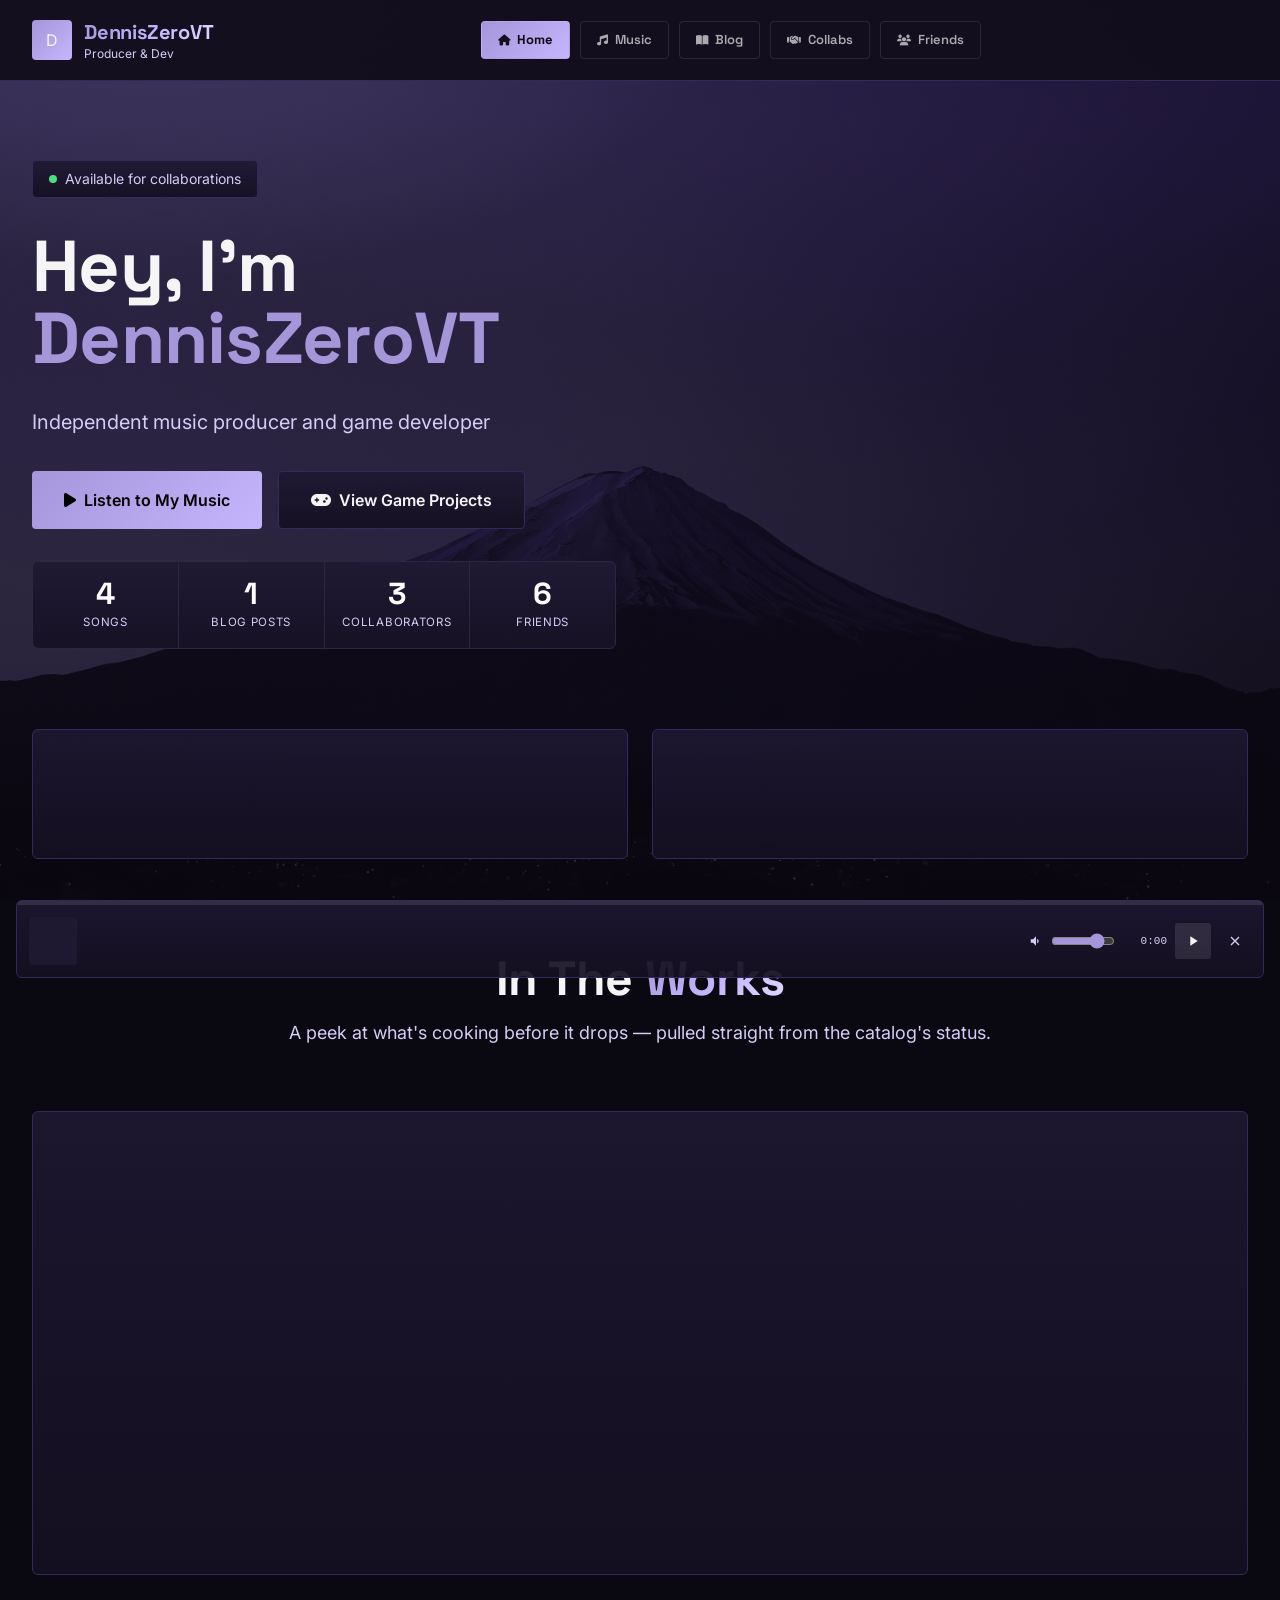
==== commit 73b2511d: "cms: bust app.js cache" ====
--- a/index.html
+++ b/index.html
@@ -2123,6 +2123,6 @@
 
 <div id="hq-toast"></div>
 
-<script src="app.js?v=1791127829240"></script>
+<script src="app.js?v=1791128353356"></script>
 </body>
 </html>
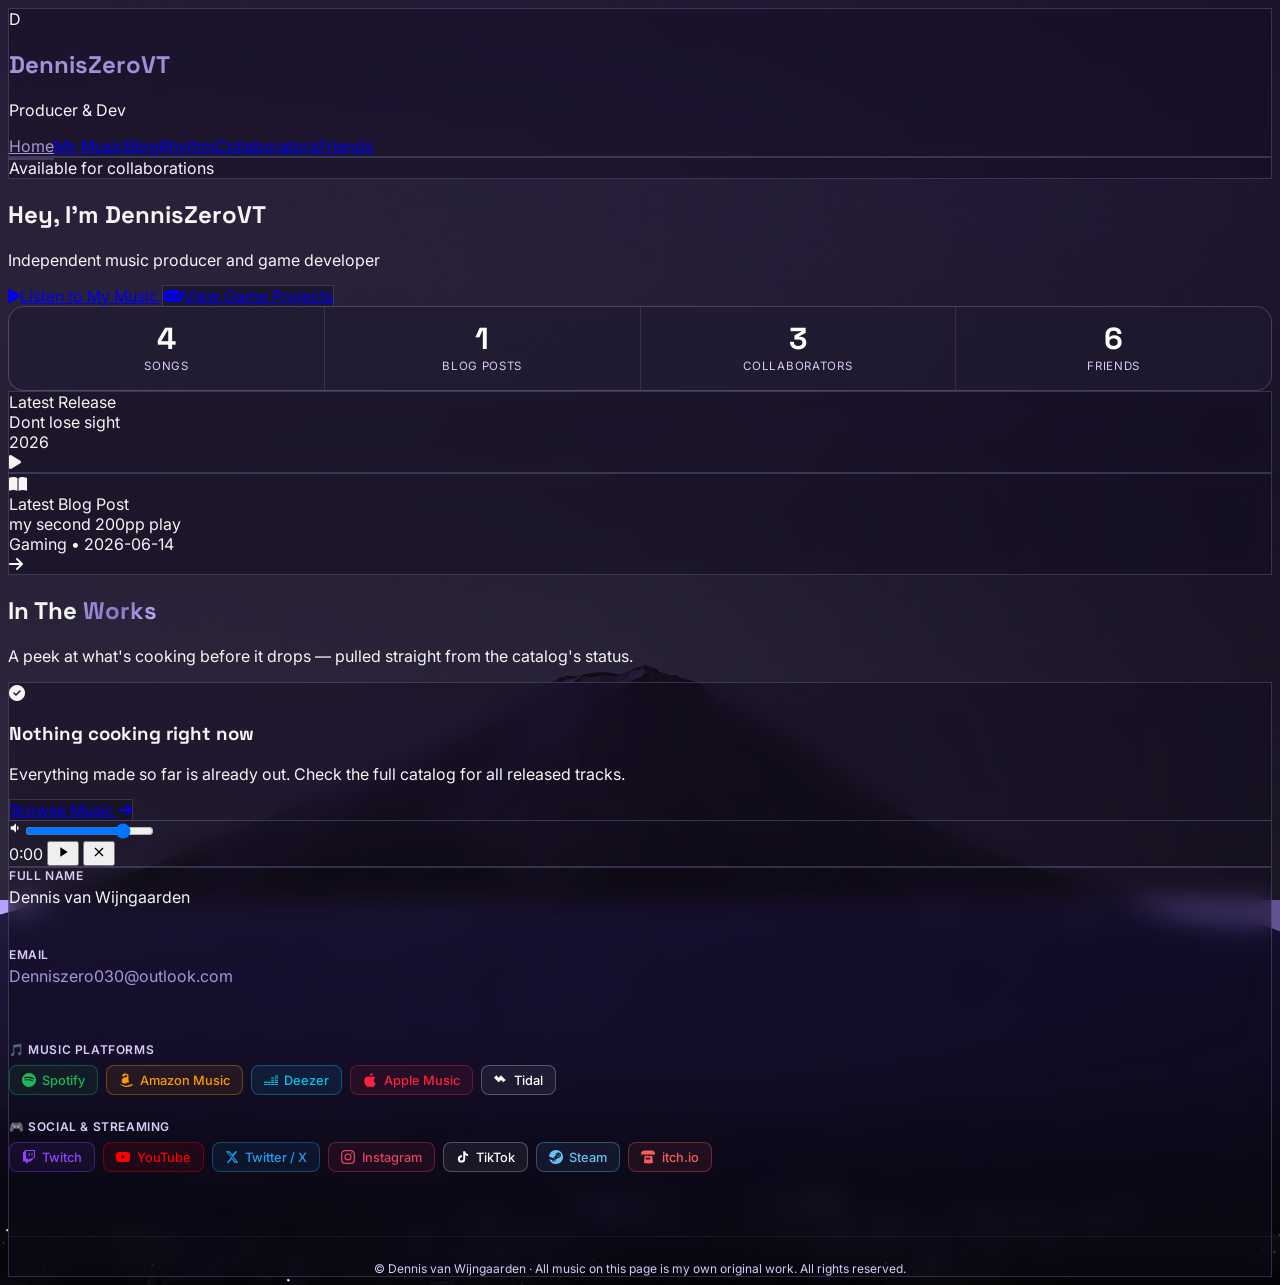
==== commit f8a3c13d: "Add files via upload" ====
--- a/index.html
+++ b/index.html
@@ -4,7 +4,7 @@
 <meta charset="utf-8"/>
 <meta name="viewport" content="width=device-width, initial-scale=1, viewport-fit=cover"/>
 <title>DennisZeroVT | Music Producer &amp; Game Developer</title>
-<meta name="description" content="Music producer and game developer. Original tracks, dev blog, friends & collaborators."/>
+<meta name="description" content="Music producer and game developer. Original tracks, dev blog, rhythm game stats, friends & collaborators."/>
 <meta name="theme-color" content="#A596DA"/>
 <link rel="canonical" href="https://denniszerovt.github.io/"/>
 
@@ -47,6 +47,7 @@
 </style>
 
 <!-- Third-party assets -->
+<script src="https://cdn.tailwindcss.com" defer></script>
 <link href="https://cdnjs.cloudflare.com/ajax/libs/font-awesome/6.5.1/css/all.min.css" rel="stylesheet"/>
 <link href="https://fonts.googleapis.com" rel="preconnect"/>
 <link crossorigin="" href="https://fonts.gstatic.com" rel="preconnect"/>
@@ -78,7 +79,7 @@
         font-family: 'Space Grotesk', sans-serif;
     }
     
-    .glass { background: rgba(16, 12, 28, 0.45); backdrop-filter: blur(24px) saturate(140%); -webkit-backdrop-filter: blur(24px) saturate(140%); border: 1px solid rgba(165, 150, 218, 0.25); }
+    .glass { background: rgba(16, 12, 28, 0.45); backdrop-filter: blur(12px) saturate(120%); -webkit-backdrop-filter: blur(12px) saturate(120%); border: 1px solid rgba(165, 150, 218, 0.25); }
     
     .glow-hover {
         transition: all 0.3s cubic-bezier(0.4, 0, 0.2, 1);
@@ -139,49 +140,6 @@
     .nav-link.active {
         color: var(--accent) !important;
     }
-
-    /* --- NEW: Purple pill navigation (desktop) --- */
-    .nav-pill {
-        display: inline-flex;
-        align-items: center;
-        gap: 7px;
-        padding: 8px 16px;
-        border-radius: 4px;
-        font-size: 13px;
-        font-weight: 600;
-        font-family: 'Space Grotesk', sans-serif;
-        background: rgba(255,255,255,0.06);
-        border: 1px solid rgba(255,255,255,0.10);
-        color: rgba(255,255,255,0.65);
-        transition: all 0.22s cubic-bezier(0.4, 0, 0.2, 1);
-        text-decoration: none;
-        white-space: nowrap;
-    }
-    .nav-pill:hover {
-        background: rgba(165,150,218,0.16);
-        border-color: rgba(165,150,218,0.38);
-        color: #fff;
-        transform: translateY(-1px);
-        box-shadow: 0 4px 18px rgba(165,150,218,0.18);
-    }
-    .nav-pill.active {
-        background: linear-gradient(135deg, #A596DA 0%, #C4B5FD 100%) !important;
-        border-color: transparent !important;
-        color: #12101a !important;
-        box-shadow: 0 6px 24px rgba(165,150,218,0.38), 0 0 0 1px rgba(165,150,218,0.25);
-        font-weight: 700;
-    }
-    .nav-pill.active i { color: #12101a !important; }
-    /* Mobile drawer active = purple filled too */
-    #mobile-menu a.active {
-        background: linear-gradient(135deg, #A596DA 0%, #C4B5FD 100%) !important;
-        color: #12101a !important;
-        border: 1px solid transparent;
-        font-weight: 700;
-    }
-    #mobile-menu a.active i { color: #12101a !important; }
-    .nav-pill.active i { color: #12101a; }
-
     
     main {
         animation: fadeInUp 0.4s ease;
@@ -228,7 +186,7 @@
         position: fixed;
         inset: 0;
         background: rgba(0, 0, 0, 0.8);
-        backdrop-filter: blur(8px);
+        backdrop-filter: blur(6px); -webkit-backdrop-filter: blur(6px);
         z-index: 100;
         display: none;
         align-items: center;
@@ -342,7 +300,7 @@
         gap: 2rem;
     }
 
-    .people-grid .person-card { background: rgba(16, 12, 28, 0.45); backdrop-filter: blur(24px) saturate(140%); -webkit-backdrop-filter: blur(24px) saturate(140%); border: 1px solid rgba(165,150,218,0.25); border-radius: 6px; overflow: hidden; }
+    .people-grid .person-card { background: rgba(16, 12, 28, 0.45); backdrop-filter: blur(12px) saturate(120%); -webkit-backdrop-filter: blur(12px) saturate(120%); border: 1px solid rgba(165,150,218,0.25); border-radius: 1.5rem; overflow: hidden; }
 
     .person-banner {
         height: 120px;
@@ -365,7 +323,7 @@
     .person-avatar-wrap {
         width: 80px;
         height: 80px;
-        border-radius: 6px;
+        border-radius: 50%;
         background: var(--bg-card);
         border: 4px solid var(--bg-main);
         position: absolute;
@@ -406,7 +364,7 @@
     .person-role {
         display: inline-block;
         padding: 0.375rem 0.875rem;
-        border-radius: 2px;
+        border-radius: 9999px;
         font-size: 0.75rem;
         font-weight: 600;
         margin-bottom: 1rem;
@@ -432,7 +390,7 @@
 
     .p-tag {
         padding: 0.25rem 0.625rem;
-        border-radius: 2px;
+        border-radius: 0.375rem;
         background: rgba(165,150,218,0.1);
         border: 1px solid rgba(165, 150, 218, 0.2);
         font-size: 0.7rem;
@@ -444,7 +402,7 @@
     .person-song-ref {
         background: rgba(165,150,218,0.15);
         border: 1px solid rgba(165,150,218,0.3);
-        border-radius: 3px;
+        border-radius: 0.5rem;
         padding: 0.75rem;
         margin-bottom: 1rem;
         font-size: 0.875rem;
@@ -466,7 +424,7 @@
         align-items: center;
         gap: 0.5rem;
         padding: 0.625rem 1.25rem;
-        border-radius: 4px;
+        border-radius: 0.5rem;
         background: rgba(165,150,218,0.1);
         border: 1px solid rgba(165,150,218,0.3);
         color: var(--accent);
@@ -493,7 +451,7 @@
         align-items: center;
         gap: 0.5rem;
         padding: 0.5rem 1rem;
-        border-radius: 4px;
+        border-radius: 0.5rem;
         background: rgba(165,150,218,0.1);
         border: 1px solid rgba(165, 150, 218, 0.2);
         font-size: 0.875rem;
@@ -542,7 +500,7 @@
     .person-avatar-ring {
         width: 84px;
         height: 84px;
-        border-radius: 6px;
+        border-radius: 50%;
         overflow: hidden;
         border: 4px solid var(--bg-card);
         background: linear-gradient(135deg,#A596DA,#8B78CB);
@@ -558,7 +516,6 @@
         height: 100%;
         object-fit: cover;
         display: block;
-        border-radius: 4px;
     }
 
     .person-card-body {
@@ -585,7 +542,7 @@
         align-items: center;
         gap: 6px;
         padding: 3px 10px;
-        border-radius: 2px;
+        border-radius: 999px;
         font-size: 0.68rem;
         font-weight: 700;
         letter-spacing: 0.03em;
@@ -619,7 +576,7 @@
         align-items: center;
         gap: 5px;
         padding: 4px 10px;
-        border-radius: 2px;
+        border-radius: 999px;
         background: rgba(165,150,218,0.12);
         border: 1px solid rgba(165,150,218,0.28);
         font-size: 0.7rem;
@@ -640,7 +597,7 @@
         align-items: center;
         gap: 6px;
         padding: 7px 14px;
-        border-radius: 4px;
+        border-radius: 999px;
         background: linear-gradient(135deg, #A596DA, #C4B5FD);
         color: #14101f;
         text-decoration: none;
@@ -656,7 +613,7 @@
 
     /* ================= REDESIGN: Song Cards ================= */
     #songs-grid .group, #albums-grid .group {
-        border-radius: 4px;
+        border-radius: 1.25rem;
         background: rgba(20, 15, 32, 0.55);
     }
 
@@ -678,7 +635,7 @@
         left: 10px;
         z-index: 2;
         padding: 3px 10px;
-        border-radius: 2px;
+        border-radius: 999px;
         font-size: 0.68rem;
         font-weight: 700;
         background: rgba(10,7,18,0.65);
@@ -693,7 +650,7 @@
         gap: 4px;
         background: rgba(16,12,28,0.6);
         border: 1px solid rgba(165,150,218,0.25);
-        border-radius: 4px;
+        border-radius: 0.6rem;
         padding: 3px;
         flex-shrink: 0;
     }
@@ -701,7 +658,7 @@
     .view-toggle button {
         width: 36px;
         height: 34px;
-        border-radius: 2px;
+        border-radius: 0.45rem;
         color: var(--text-secondary);
         display: flex;
         align-items: center;
@@ -722,7 +679,7 @@
         align-items: center;
         gap: 6px;
         padding: 0.4rem 0.9rem;
-        border-radius: 4px;
+        border-radius: 999px;
         font-size: 0.78rem;
         font-weight: 600;
         background: rgba(16,12,28,0.55);
@@ -751,7 +708,7 @@
     .song-genre-chip {
         font-size: 9px;
         padding: 2px 8px;
-        border-radius: 2px;
+        border-radius: 999px;
         background: rgba(165,150,218,0.18);
         border: 1px solid rgba(165,150,218,0.35);
         color: #C4B5FD;
@@ -772,7 +729,7 @@
         align-items: center;
         gap: 1rem;
         padding: 0.75rem 1rem;
-        border-radius: 4px;
+        border-radius: 1rem;
         cursor: pointer;
         transition: all 0.25s ease;
     }
@@ -785,7 +742,7 @@
     .song-row .song-row-thumb {
         width: 56px;
         height: 56px;
-        border-radius: 3px;
+        border-radius: 0.65rem;
         overflow: hidden;
         flex-shrink: 0;
         background: linear-gradient(135deg,#1a1a1a,#0a0a0a);
@@ -825,7 +782,7 @@
         gap: 1px;
         background: rgba(165,150,218,0.15);
         border: 1px solid rgba(165,150,218,0.2);
-        border-radius: 6px;
+        border-radius: 1rem;
         overflow: hidden;
     }
 
@@ -872,7 +829,7 @@
     .blog-search input {
         width: 100%;
         padding: 0.7rem 1rem 0.7rem 2.5rem;
-        border-radius: 3px;
+        border-radius: 0.75rem;
         background: rgba(16,12,28,0.6);
         border: 1px solid rgba(165,150,218,0.25);
         color: #fff;
@@ -913,7 +870,7 @@
         justify-content: space-between;
         width: 100%;
         padding: 0.55rem 0.75rem;
-        border-radius: 3px;
+        border-radius: 0.6rem;
         font-size: 0.85rem;
         color: var(--text-secondary);
         background: transparent;
@@ -938,14 +895,14 @@
     .cat-list-btn .count {
         font-size: 0.7rem;
         padding: 1px 7px;
-        border-radius: 2px;
+        border-radius: 999px;
         background: rgba(255,255,255,0.08);
     }
 
     .blog-select {
         width: 100%;
         padding: 0.55rem 0.75rem;
-        border-radius: 3px;
+        border-radius: 0.6rem;
         background: rgba(16,12,28,0.6);
         border: 1px solid rgba(165,150,218,0.25);
         color: #fff;
@@ -1016,7 +973,7 @@
         align-items: center;
         gap: 0.4rem;
         padding: 0.4rem 0.75rem;
-        border-radius: 4px;
+        border-radius: 0.5rem;
         font-size: 0.8rem;
         font-weight: 500;
         text-decoration: none;
@@ -1059,41 +1016,45 @@
     }
 
 
+.grade-pill{padding:2px 8px;border-radius:6px;font-size:10px;font-weight:700;color:#fff;min-width:28px;text-align:center;display:inline-block}
+
 /* --- BACKDROP --- */
 body {
   background-image: url('bk.png');
   background-position: center center;
   background-size: cover;
   background-repeat: no-repeat;
-  background-attachment: fixed;
+  background-attachment: scroll;
   background-color: #0a0a0f;
 }
 body::after {
   content: "";
   position: fixed;
   inset: 0;
-  background: rgba(8, 6, 4, 0.78);
+  background: rgba(8, 6, 4, 0.78); /* darker overlay - change 0.78 to 0.6-0.9 */
   z-index: -1;
   pointer-events: none;
 }
 /* Page background */
-body{background-image:url('bk.png');background-position:center;background-size:cover;background-attachment:fixed;background-color:#0a0a0f}
+body{background-image:url('bk.png');background-position:center;background-size:cover;background-attachment:scroll;background-color:#0a0a0f}
 body::after{content:"";position:fixed;inset:0;background:rgba(8,6,4,0.78);z-index:-1;pointer-events:none}
 
 /* FINAL MOBILE FIX - overrides everything */
 @media (max-width: 768px) {
+  /* 1. Song overlay - allow scroll */
   #songOverlay > div.relative { padding: 0 !important; align-items: flex-end !important; }
   #songOverlayGlass {
     width: 100% !important;
     max-width: 100% !important;
     height: 92vh !important;
     max-height: 92vh !important;
-    border-radius: 6px 6px 0 0 !important;
+    border-radius: 1.5rem 1.5rem 0 0 !important;
     overflow-y: auto !important;
     margin: 0 !important;
   }
   #songOverlayGlass > div { width: 100% !important; }
   
+  /* 2. Tab content must be visible */
   #ovBlocks {
     display: block !important;
     visibility: visible !important;
@@ -1103,12 +1064,13 @@
     padding: 1rem 0 !important;
   }
   #ovBlocks p {
-    color: #d6ccf7 !important;
+    color: #d6ccf7 !important; /* light purple-white */
     font-size: 15px !important;
     line-height: 1.7 !important;
     margin: 0 !important;
   }
   
+  /* 3. People grid full width */
   .people-grid {
     display: grid !important;
     grid-template-columns: 1fr !important;
@@ -1124,21 +1086,24 @@
     margin: 0 !important;
   }
   
+  /* 4. Page content stretch */
   .content, main, section {
     width: 100% !important;
     max-width: 100vw !important;
     overflow-x: hidden !important;
   }
   
+  /* 5. Friend modal */
   #person-overlay .overlay-content {
     width: 100% !important;
     max-width: 100% !important;
     height: 90vh !important;
     max-height: 90vh !important;
-    border-radius: 6px 6px 0 0 !important;
+    border-radius: 1.5rem 1.5rem 0 0 !important;
     margin: 0 !important;
   }
   
+  /* 6. Bottom player safe area */
   #bottomPlayer { bottom: 0 !important; padding-bottom: env(safe-area-inset-bottom); }
 }
 
@@ -1154,7 +1119,7 @@
     align-items: flex-end !important;
   }
   #songOverlayGlass {
-    display: block !important;
+    display: block !important; /* kill flex-col */
     height: 92dvh !important;
     max-height: 92dvh !important;
     overflow-y: scroll !important;
@@ -1162,14 +1127,17 @@
     overscroll-behavior: contain !important;
     touch-action: pan-y !important;
   }
+  /* Make inner panels stack naturally */
   #songOverlayGlass > div {
     width: 100% !important;
     max-width: 100% !important;
     border: none !important;
   }
+  /* Ensure content area has space */
   #ovBlocks {
-    padding-bottom: 120px !important;
+    padding-bottom: 120px !important; /* space for bottom */
   }
+  /* Prevent body lock from blocking */
   body[style*="overflow: hidden"] {
     position: fixed !important;
     width: 100% !important;
@@ -1191,17 +1159,36 @@
 }
 html, body { overflow-x: hidden !important; max-width: 100vw !important; }
 
+/* Performance: let the browser skip layout/paint work for off-screen sections. */
+section { content-visibility: auto; contain-intrinsic-size: 1px 900px; }
+
+/* Respect users who prefer less motion. */
+@media (prefers-reduced-motion: reduce) {
+  *, *::before, *::after {
+    scroll-behavior: auto !important;
+    animation-duration: 0.01ms !important;
+    animation-iteration-count: 1 !important;
+    transition-duration: 0.01ms !important;
+  }
+}
+
+
+/* Kill iOS tap-flash + 300ms tap delay on interactive elements */
 a, button, .social-btn, .nav-link, input[type="range"] {
   -webkit-tap-highlight-color: transparent;
   touch-action: manipulation;
 }
 
+/* Prevent iOS Safari from auto-zooming the page when a text input is focused
+   (any input/select under 16px triggers this) */
 @media (max-width: 768px) {
   .blog-search input,
   .blog-select,
   select {
     font-size: 16px !important;
   }
+  /* Fixed backgrounds are expensive and buggy on mobile browsers (repaint
+     glitches / disappears behind position:fixed overlays on iOS Safari) */
   body {
     background-attachment: scroll !important;
   }
@@ -1211,6 +1198,10 @@
 <style id="hq-styles">
 /* ============================================================
    HQ / LQ (performance) toggle
+   LQ ("optimized") strips every expensive backdrop-filter blur on the
+   page (not just .glass), turns off the fixed/blurred backdrop, and
+   shortens animations — this is the part mobile GPUs choke on, so this
+   is where the visible/perceptible difference actually comes from.
    ============================================================ */
 body.optimized .glass,
 body.optimized .people-grid .person-card,
@@ -1254,6 +1245,7 @@
   color: white !important;
 }
 
+/* Tiny toast used to confirm the HQ/LQ tap actually did something */
 #hq-toast {
   position: fixed;
   left: 50%;
@@ -1265,7 +1257,7 @@
   font-size: 12.5px;
   font-weight: 600;
   padding: 10px 16px;
-  border-radius: 4px;
+  border-radius: 999px;
   z-index: 200;
   opacity: 0;
   pointer-events: none;
@@ -1277,6 +1269,12 @@
   transform: translate(-50%, 0);
 }
 
+/* ---------------------------------------------------------------------------
+   TAB NAVIGATION - SEO SAFE
+   - No JS: all sections visible (crawlers see everything)
+   - With JS: html.js hides all main>section, only .active shows
+   - Home contains hero + featured, other tabs show only their content
+   --------------------------------------------------------------------------- */
 html {
   scroll-behavior: smooth;
 }
@@ -1285,11 +1283,12 @@
   scroll-margin-top: 80px;
 }
 
+
 /* NEW HAMBURGER - black transparent */
-#mobile-menu-btn{width:44px;height:44px;border-radius:4px;background:rgba(255,255,255,0.06);border:1px solid rgba(255,255,255,0.12);display:flex;flex-direction:column;align-items:center;justify-content:center;gap:5px;transition:all .2s ease}
+#mobile-menu-btn{width:44px;height:44px;border-radius:12px;background:rgba(255,255,255,0.06);border:1px solid rgba(255,255,255,0.12);display:flex;flex-direction:column;align-items:center;justify-content:center;gap:5px;transition:all .2s ease}
 #mobile-menu-btn:hover{background:rgba(255,255,255,0.10);border-color:rgba(165,150,218,0.35)}
 #mobile-menu-btn:active{transform:scale(0.95)}
-#mobile-menu-btn .hb-line{width:18px;height:2px;background:#fff;border-radius:0;transition:all .28s cubic-bezier(.4,0,.2,1);display:block}
+#mobile-menu-btn .hb-line{width:18px;height:2px;background:#fff;border-radius:2px;transition:all .28s cubic-bezier(.4,0,.2,1);display:block}
 #mobile-menu-btn .hb-line:nth-child(2){width:14px;margin-left:4px}
 #mobile-menu-btn:hover .hb-line:nth-child(2){width:18px;margin-left:0}
 #mobile-menu-btn.is-open .hb-line:nth-child(1){transform:translateY(7px) rotate(45deg)}
@@ -1308,290 +1307,10 @@
 <noscript><style>main > section{display:block !important}</style></noscript>
 <script>document.documentElement.classList.add('js')</script>
 
-<!-- ================================================================
-     FIREFOX OPTIMIZATIONS + SQUARE AESTHETIC
-     Only radius overrides + safe scroll/perf tweaks. No color-scheme,
-     no font-smoothing — those trigger Firefox's system-theme override.
-     ================================================================ -->
-<style id="ff-and-square">
-/* ---------- SQUARE: Tailwind radius utilities ---------- */
-.rounded-sm            { border-radius: 2px !important; }
-.rounded, .rounded-md  { border-radius: 3px !important; }
-.rounded-lg            { border-radius: 4px !important; }
-.rounded-xl            { border-radius: 5px !important; }
-.rounded-2xl           { border-radius: 6px !important; }
-.rounded-3xl           { border-radius: 8px !important; }
-.rounded-full          { border-radius: 4px !important; }
-.rounded-\[2rem\]      { border-radius: 6px !important; }
-.rounded-t-\[2rem\]    { border-radius: 6px 6px 0 0 !important; }
-.rounded-t-\[1\.5rem\] { border-radius: 6px 6px 0 0 !important; }
-.rounded-b-\[1\.5rem\] { border-radius: 0 0 6px 6px !important; }
-
-/* ---------- SQUARE: custom components ---------- */
-.nav-pill, #hq-toggle, .view-toggle, .genre-pill-btn,
-.person-role-pill, .person-chip, .person-social-btn,
-.social-btn, .badge-platform, .p-tag, .cat-list-btn,
-.song-row, .song-row .song-row-thumb,
-.blog-search input, .blog-select, #mobile-menu-btn,
-.overlay-content, #songOverlayGlass, #albumOverlay .glass,
-.statusbar, .home-stats, .home-stat, #hq-toast,
-.genre-pill-btn, .twitter-btn { border-radius: 4px !important; }
-.home-stats { border-radius: 6px !important; }
-.home-stat  { border-radius: 0 !important; }
-.song-genre-chip, .song-year-badge, .badge-platform, .p-tag,
-.person-chip, .person-role-pill { border-radius: 2px !important; }
-.view-toggle button { border-radius: 2px !important; }
-.blog-search input, .blog-select, .cat-list-btn { border-radius: 3px !important; }
-
-/* ---------- SQUARE: covers & art ---------- */
-#songs-grid .aspect-square,
-#albums-grid .aspect-square,
-#ovCoverImg, #ovCoverEmoji,
-#bpCover, #bpEmoji,
-#alCover, #albumOverlay .w-60.h-60,
-#home-latest .w-20.h-20,
-#songOverlayGlass .w-64.h-64,
-#songOverlayGlass .w-64.h-64 > div { border-radius: 4px !important; }
-#songs-grid .aspect-square img,
-#albums-grid .aspect-square img { border-radius: 0 !important; }
-
-/* ---------- SQUARE: round buttons → squares ---------- */
-.w-14.h-14.rounded-full, .w-12.h-12.rounded-full,
-.w-10.h-10.rounded-full, .w-9.h-9.rounded-full,
-.w-8.h-8.rounded-full { border-radius: 3px !important; }
-.w-2.h-2.rounded-full { border-radius: 9999px !important; }
-#ovHandle { border-radius: 2px !important; }
-
-/* ---------- SQUARE: avatars become squircles ---------- */
-.person-avatar-ring, .person-avatar-wrap { border-radius: 6px !important; }
-.person-avatar-ring img, .person-avatar-wrap img { border-radius: 4px !important; }
-
-/* ---------- SQUARE: brand marks & misc ---------- */
-nav .w-10.h-10, #mobile-menu .w-10.h-10 { border-radius: 4px !important; }
-#mobile-menu-btn .hb-line { border-radius: 0 !important; }
-.logo { border-radius: 4px !important; }
-
-/* ================================================================
-   FIREFOX-ONLY — safe subset
-   ================================================================ */
-@-moz-document url-prefix() {
-  * {
-    scrollbar-width: thin;
-    scrollbar-color: rgba(165,150,218,0.45) transparent;
-  }
-  .modal-body, .lane-scroll, #songOverlayGlass,
-  #blog-posts-container, #mobile-menu nav,
-  .blog-sidebar {
-    scrollbar-width: thin;
-    scrollbar-color: rgba(165,150,218,0.6) rgba(0,0,0,0.25);
-  }
-
-  body { background-attachment: scroll !important; }
-  body.optimized { background-attachment: scroll !important; }
-
-  #songOverlay > .absolute.inset-0,
-  #albumOverlay > .absolute.inset-0,
-  #mobile-menu-overlay {
-    backdrop-filter: blur(6px);
-    -webkit-backdrop-filter: blur(6px);
-  }
-  #mobile-menu {
-    backdrop-filter: blur(10px);
-    -webkit-backdrop-filter: blur(10px);
-  }
-  .overlay {
-    backdrop-filter: blur(5px);
-    -webkit-backdrop-filter: blur(5px);
-  }
-
-  :focus-visible {
-    outline: 2px solid #A596DA;
-    outline-offset: 2px;
-  }
-
-  .person-card-bio {
-    display: -webkit-box;
-    -webkit-line-clamp: 3;
-    line-clamp: 3;
-    -webkit-box-orient: vertical;
-    overflow: hidden;
-  }
-
-  .gradient-text { background-clip: text; }
-}
+<style id="person-link-btn">
+.person-link-btn{display:inline-flex;align-items:center;justify-content:center;width:34px;height:34px;border-radius:4px;background:rgba(165,150,218,.12);border:1px solid rgba(165,150,218,.35);color:#A596DA;text-decoration:none;font-size:14px;transition:background .15s ease,color .15s ease,border-color .15s ease}
+.person-link-btn:hover{background:#A596DA;color:#14101f;border-color:#A596DA}
 </style>
-
-<link rel="stylesheet" href="tailwind.css"/>
-<style id="flat-solid">
-/* ============================================================
-   FLAT / SOLID THEME  (Firefox-friendly)
-   No backdrop-filter, no glow/box-shadow, no fixed bg image,
-   no infinite animations. Opaque surfaces + crisp borders.
-   ============================================================ */
-:root{
-  --bg-main:#0f0c18; --bg-card:#171223; --bg-card-hover:#1e1830;
-  --surface:#171223; --surface-2:#1e1830;
-  --line:#2d2542; --line-hover:#6f5fb0;
-  --accent:#A596DA; --accent-soft:#C4B5FD;
-}
-html{scroll-behavior:smooth}
-*{scroll-behavior:auto}
-*,*::before,*::after{box-shadow:none!important;text-shadow:none!important}
-::selection{background:#A596DA;color:#0f0c18}
-
-/* background: one flat colour, nothing fixed or full-viewport to repaint */
-body,body.optimized{background:var(--bg-main)!important;background-image:none!important}
-body::after,body.optimized::after{display:none!important}
-
-/* every blur off, everywhere */
-*,*::before,*::after{backdrop-filter:none!important;-webkit-backdrop-filter:none!important}
-
-/* surfaces */
-.glass,.people-grid .person-card,.song-row,.home-stat,.view-toggle,
-#songs-grid .group,#albums-grid .group,.blog-search input,.blog-select,
-.genre-pill-btn,#mobile-menu,#hq-toast{
-  background:var(--surface)!important;
-  border:1px solid var(--line)!important;
-}
-nav.glass{background:#120e1d!important;border-width:0 0 1px 0!important}
-footer.glass{background:#120e1d!important;border-width:1px 0 0 0!important}
-.home-stats{background:var(--line)!important;border-color:var(--line)!important}
-.home-stat{border:0!important}
-.gradient-border::before{display:none!important}
-
-/* overlays: solid dim instead of blur */
-.overlay,#songOverlay>.absolute.inset-0,#albumOverlay>.absolute.inset-0,#mobile-menu-overlay{
-  background:rgba(7,5,12,.92)!important}
-#songOverlayGlass,#albumOverlay .glass,.overlay-content{background:#14101f!important}
-.song-year-badge{background:#0f0c18!important}
-
-/* hover: border + small lift only (compositor-cheap), no glow */
-.glow-hover:hover,.people-grid .person-card:hover,.song-row:hover,.nav-pill:hover{
-  border-color:var(--line-hover)!important}
-.glow-hover:hover,.people-grid .person-card:hover{transform:translateY(-2px)!important}
-.person-card:hover,.song-card:hover{transform:none}
-.glow-hover,.person-card,.song-card,.song-row,.nav-pill,.transition-all{
-  transition:transform .18s ease,border-color .18s ease,background-color .18s ease,color .18s ease!important}
-
-/* gradients -> solid accent */
-.gradient-text{background:none!important;-webkit-text-fill-color:currentColor!important;color:var(--accent-soft)!important}
-.from-\[\#A596DA\]{background-image:none!important;background-color:var(--accent)!important}
-.from-\[\#1a1a1a\],.from-\[\#2a2a2a\]{background-image:none!important;background-color:var(--surface-2)!important}
-.nav-pill.active,#mobile-menu a.active,.person-social-btn{background:var(--accent)!important;background-image:none!important;color:#0f0c18!important}
-.nav-pill{background:transparent!important}
-.nav-pill:hover{background:var(--surface-2)!important}
-.nav-pill.active:hover{background:var(--accent-soft)!important}
-.person-banner{background:#241c3a!important}
-.person-banner::after{display:none!important}
-.person-banner-bg{background:#241c3a!important}
-.person-avatar-ring{background:var(--surface-2)!important;border-color:var(--surface)!important}
-.person-card-body{padding-top:48px}
-
-/* motion: stop everything that runs forever */
-.animate-pulse,.floating,.music-bar{animation:none!important}
-main,.blog-post.active{animation:none!important}
-html.js main>section.active{animation:fadeIn .2s ease!important}
-.group-hover\:scale-105{transform:none!important}
-
-/* type polish */
-h1,h2,h3{letter-spacing:-.01em}
-.title-header p{letter-spacing:.02em}
-.blog-sidebar-title,.info-footer-label{letter-spacing:.1em}
-
-/* HQ/LQ toggle no longer does anything visible */
-#hq-toggle{display:none!important}
-
-@-moz-document url-prefix(){
-  *{scrollbar-width:thin;scrollbar-color:#4b4070 transparent}
-}
-</style>
-
-<style id="flat-gradients">
-/* Static gradients only: painted once, no blur, no fixed layers */
-:root{--g-accent:linear-gradient(135deg,#A596DA 0%,#C4B5FD 100%)}
-
-/* page: soft purple wash from the top + a faint side glow, fading into the base colour */
-body,body.optimized{
-  background-color:#0f0c18!important;
-  background-image:
-    radial-gradient(900px 520px at 12% -80px,rgba(165,150,218,.22),transparent 70%),
-    radial-gradient(800px 480px at 95% 140px,rgba(118,101,189,.16),transparent 70%),
-    linear-gradient(180deg,#171028 0,#0f0c18 720px)!important;
-  background-repeat:no-repeat!important;
-  background-size:100% 100%,100% 100%,100% 720px!important;
-  background-attachment:scroll!important;
-}
-
-/* cards: subtle top-lit gradient + purple hairline on top edge */
-.glass,.people-grid .person-card,.song-row,#songs-grid .group,#albums-grid .group{
-  background:linear-gradient(180deg,#1e1832 0%,#151021 100%)!important;
-  border-color:#33295a!important;
-}
-nav.glass{background:linear-gradient(180deg,#171028,#120e1d)!important}
-footer.glass{background:linear-gradient(180deg,#120e1d,#0c0912)!important}
-.home-stat{background:linear-gradient(180deg,#1e1832,#151021)!important}
-#songOverlayGlass,#albumOverlay .glass,.overlay-content,#mobile-menu{
-  background:linear-gradient(180deg,#1b1530,#110d1c)!important}
-.person-banner,.person-banner-bg{background:linear-gradient(135deg,#4a3d82 0%,#2a2147 60%,#1e1832 100%)!important}
-
-/* accents */
-.gradient-text{
-  background:linear-gradient(135deg,#A596DA 0%,#C4B5FD 55%,#E4DCFF 100%)!important;
-  -webkit-background-clip:text!important;background-clip:text!important;
-  -webkit-text-fill-color:transparent!important;color:transparent!important}
-.from-\[\#A596DA\],.nav-pill.active,#mobile-menu a.active,.person-social-btn{
-  background-image:var(--g-accent)!important;background-color:#A596DA!important}
-.nav-pill.active:hover,.person-social-btn:hover{filter:brightness(1.08)}
-.nav-pill:hover{background:rgba(165,150,218,.14)!important}
-.glow-hover:hover,.people-grid .person-card:hover,.song-row:hover{
-  border-color:#8b78cb!important}
-
-/* hero buttons + year/genre chips get a faint tint instead of flat grey */
-.song-genre-chip,.person-role-pill,.p-tag,.person-chip{background:rgba(165,150,218,.14)!important}
-.view-toggle button.active,.genre-pill-btn.active,.cat-list-btn.active{
-  background:linear-gradient(135deg,rgba(165,150,218,.32),rgba(139,120,203,.2))!important}
-</style>
-<style id="ff-perf">
-/* ---------- BACKDROP: bk.png on ONE static, GPU-composited layer ----------
-   Not background-attachment:fixed (Firefox repaints that every scroll frame).
-   A position:fixed layer is rasterised once and just composited while scrolling. */
-body,body.optimized{background:#0a0810!important;background-image:none!important}
-body::before{
-  content:"";position:fixed;inset:0;z-index:-1;pointer-events:none;
-  background:
-    radial-gradient(900px 520px at 12% -80px,rgba(165,150,218,.20),transparent 70%),
-    linear-gradient(rgba(10,7,16,.74),rgba(10,7,16,.84)),
-    url('bk.png') center center/cover no-repeat;
-  transform:translateZ(0);will-change:transform;
-}
-body::after,body.optimized::after{display:none!important}
-
-/* slightly see-through cards so the backdrop shows (plain alpha = cheap, unlike blur) */
-.glass,.people-grid .person-card,.song-row,#songs-grid .group,#albums-grid .group,.home-stat{
-  background:linear-gradient(180deg,rgba(30,24,50,.90),rgba(21,16,33,.93))!important}
-nav.glass{background:rgba(18,14,29,.96)!important}
-footer.glass{background:rgba(12,9,18,.94)!important}
-
-/* ---------- LAG: transitions / animations ---------- */
-html{scroll-behavior:auto!important}
-html.js main>section.active{animation:none!important}   /* fading a whole page = repaint of everything */
-.overlay,.overlay-content,#songOverlay,#albumOverlay{animation:none!important}
-#ovProgress,#bpProgress,#ovHandle{transition:none!important}  /* width was re-animating on every timeupdate */
-.glow-hover,.person-card,.song-card,.song-row,.nav-pill,.transition-all,.transition{
-  transition-duration:.12s!important}
-img{transition:none!important}
-
-/* ---------- LAG: don't lay out / paint what's off-screen ---------- */
-#songs-grid>*,#albums-grid>*,.people-grid>*,#blog-posts-container>*,#home-latest>*,#featured-projects-grid>*{
-  content-visibility:auto;contain-intrinsic-size:auto 380px}
-footer{content-visibility:auto;contain-intrinsic-size:auto 420px}
-img{content-visibility:auto}
-
-/* keep the fixed UI on their own layers so page scroll doesn't repaint them */
-nav.fixed,#bottomPlayer{will-change:transform;transform:translateZ(0)}
-#bottomPlayer.translate-y-full{transform:translateY(100%)}
-</style>
-<style id="plat-badge">.plat-badge{text-decoration:none;display:inline-block}.plat-badge:hover{filter:brightness(1.15)}</style>
 </head>
 <body class="antialiased">
 <nav class="fixed top-0 w-full z-50 glass">
@@ -1599,19 +1318,20 @@
 <div class="flex items-center justify-between h-20">
 <div class="flex items-center gap-3">
 <div class="w-10 h-10 rounded-lg bg-gradient-to-br from-[#A596DA] to-[#C4B5FD] flex items-center justify-center overflow-hidden">
-<img alt="Dennis" src="/icons/pfp.png" class="w-full h-full object-cover" width="40" height="40" onerror="this.style.display='none';this.parentNode.textContent='D'" loading="lazy"/>
+<img alt="Dennis" src="/icons/pfp.png" class="w-full h-full object-cover" width="40" height="40" onerror="this.style.display='none';this.parentNode.textContent='D'" loading="lazy" decoding="async"/>
 </div>
 <div>
 <h1 class="text-xl font-bold gradient-text">DennisZeroVT</h1>
 <p class="text-xs text-[var(--text-secondary)]">Producer & Dev</p>
 </div>
 </div>
-<div class="hidden md:flex items-center gap-2.5">
-<a href="#home" data-page="home" class="nav-pill active"><i class="fas fa-house text-[11px]"></i> Home</a>
-<a href="#music" data-page="music" class="nav-pill"><i class="fas fa-music text-[11px]"></i> Music</a>
-<a href="#blog" data-page="blog" class="nav-pill"><i class="fas fa-book-open text-[11px]"></i> Blog</a>
-<a href="#collabs" data-page="collabs" class="nav-pill"><i class="fas fa-handshake text-[11px]"></i> Collabs</a>
-<a href="#friends" data-page="friends" class="nav-pill"><i class="fas fa-users text-[11px]"></i> Friends</a>
+<div class="hidden md:flex items-center gap-8">
+<a href="#home" data-page="home" class="nav-link text-sm font-medium text-[var(--text-secondary)] hover:text-white">Home</a>
+<a href="#music" data-page="music" class="nav-link text-sm font-medium text-[var(--text-secondary)] hover:text-white">My Music</a>
+<a href="#blog" data-page="blog" class="nav-link text-sm font-medium text-[var(--text-secondary)] hover:text-white">Blog</a>
+<a href="#rhythm" data-page="rhythm" class="nav-link text-sm font-medium text-[var(--text-secondary)] hover:text-white">Rhythm</a>
+<a href="#collabs" data-page="collabs" class="nav-link text-sm font-medium text-[var(--text-secondary)] hover:text-white">Collaborators</a>
+<a href="#friends" data-page="friends" class="nav-link text-sm font-medium text-[var(--text-secondary)] hover:text-white">Friends</a>
 </div>
 <div class="flex items-center gap-2">
 <button id="hq-toggle" class="px-3 py-1.5 rounded-lg glass text-xs font-semibold border border-[#A596DA]/30 hover:bg-[#A596DA]/20 transition md:hidden">HQ</button>
@@ -1622,7 +1342,7 @@
 </div>
 </div>
 </nav>
-<!-- Mobile Drawer -->
+<!-- Mobile Drawer - OUTSIDE nav, more black transparent -->
 <div id="mobile-menu-overlay" class="fixed inset-0 bg-black/70 backdrop-blur-sm z-[60] hidden opacity-0 md:hidden"></div>
 <div id="mobile-menu" class="fixed top-0 right-0 h-[100dvh] w-[320px] max-w-[86vw] z-[70] bg-black/80 backdrop-blur-2xl border-l border-white/10 translate-x-full transition-transform duration-300 ease-out md:hidden flex flex-col">
 <div class="p-6 pt-7 border-b border-white/10 flex items-center gap-3">
@@ -1633,6 +1353,7 @@
 <a href="#home" data-page="home" class="flex items-center gap-3 px-4 py-3.5 rounded-xl text-[15px] font-medium text-white/60 hover:text-white hover:bg-white/[0.08] transition"><i class="fas fa-house w-5"></i> Home</a>
 <a href="#music" data-page="music" class="flex items-center gap-3 px-4 py-3.5 rounded-xl text-[15px] font-medium text-white/60 hover:text-white hover:bg-white/[0.08] transition"><i class="fas fa-music w-5"></i> My Music</a>
 <a href="#blog" data-page="blog" class="flex items-center gap-3 px-4 py-3.5 rounded-xl text-[15px] font-medium text-white/60 hover:text-white hover:bg-white/[0.08] transition"><i class="fas fa-book-open w-5"></i> Blog</a>
+<a href="#rhythm" data-page="rhythm" class="flex items-center gap-3 px-4 py-3.5 rounded-xl text-[15px] font-medium text-white/60 hover:text-white hover:bg-white/[0.08] transition"><i class="fas fa-gamepad w-5"></i> Rhythm</a>
 <a href="#collabs" data-page="collabs" class="flex items-center gap-3 px-4 py-3.5 rounded-xl text-[15px] font-medium text-white/60 hover:text-white hover:bg-white/[0.08] transition"><i class="fas fa-handshake w-5"></i> Collaborators</a>
 <a href="#friends" data-page="friends" class="flex items-center gap-3 px-4 py-3.5 rounded-xl text-[15px] font-medium text-white/60 hover:text-white hover:bg-white/[0.08] transition"><i class="fas fa-users w-5"></i> Friends</a>
 </nav>
@@ -1660,15 +1381,15 @@
 </div>
 <h1 class="text-5xl lg:text-7xl font-bold leading-tight">
                             Hey, I'm <span class="text-[#A596DA]">DennisZeroVT</span>
-                        </h1>
+</h1>
 <p class="text-xl text-[var(--text-secondary)] leading-relaxed">
                             Independent music producer and game developer 
                         </p>
 <div class="flex flex-wrap gap-4">
-<a data-page="music" class="px-8 py-4 rounded-lg bg-gradient-to-r from-[#A596DA] to-[#C4B5FD] font-semibold text-black glow-hover inline-flex items-center shadow-[0_8px_24px_rgba(165,150,218,0.35)] hover:shadow-[0_12px_32px_rgba(165,150,218,0.45)] hover:-translate-y-0.5 transition-all" href="#music">
+<a class="px-8 py-4 rounded-lg bg-gradient-to-r from-[#A596DA] to-[#C4B5FD] font-semibold text-black glow-hover inline-flex items-center" href="#music">
 <i class="fas fa-play mr-2"></i>Listen to My Music
                             </a>
-<a data-page="blog" class="px-8 py-4 rounded-lg glass font-semibold glow-hover inline-flex items-center border border-white/10 hover:border-[#A596DA]/40 hover:bg-[#A596DA]/10 transition-all" href="#blog">
+<a class="px-8 py-4 rounded-lg glass font-semibold glow-hover inline-flex items-center" href="#blog">
 <i class="fas fa-gamepad mr-2"></i>View Game Projects
                             </a>
 </div>
@@ -1745,29 +1466,15 @@
 <div id="songResultsBar" class="text-sm text-[var(--text-secondary)] mb-4"></div>
 <div class="grid md:grid-cols-2 gap-6" id="songs-grid">
 <!-- STATIC_SONGS_START -->
-    <div id="song-song-1787263450989" class="group relative glass rounded-2xl overflow-hidden cursor-pointer glow-hover transition-all duration-300 hover:-translate-y-1" onclick="openSong('song-1787263450989')">
-        <div class="aspect-square relative overflow-hidden bg-gradient-to-br from-[#1a1a1a] to-[#0a0a0a]">
-            <span class="song-year-badge">2026</span>
-            <img src="https://denniszerovt.github.io/SongData/AlbumArt/1787263742565-1000069524.jpg" alt="Dont lose sight" class="w-full h-full object-cover transition-transform duration-500 group-hover:scale-105" onerror="this.style.display='none'">
-            <div class="absolute inset-0 flex items-center justify-center text-5xl opacity-20">🎵</div>
-            <div class="absolute inset-0 bg-black/50 opacity-0 group-hover:opacity-100 transition-opacity flex items-center justify-center z-[1]">
-                <div class="w-14 h-14 rounded-full bg-[#A596DA] flex items-center justify-center shadow-lg scale-90 group-hover:scale-100 transition-transform">
-                    <svg width="24" height="24" viewBox="0 0 24 24" fill="black"><path d="M8 5v14l11-7z"/></svg>
-                </div>
-            </div>
-        </div>
-        <div class="p-4">
-            <h3 class="font-semibold text-white truncate">Dont lose sight</h3>
-            <p class="text-sm text-[var(--text-secondary)] mt-1">DennisZeroVT</p>
-            <div class="flex gap-1.5 mt-2 flex-wrap"><span class="song-genre-chip">Pop</span><span class="song-genre-chip">Rock</span></div>
-            <div class="flex gap-1.5 mt-3 flex-wrap"><span class="text-[10px] px-2 py-0.5 rounded-full" style="background:#10B981;color:#fff">Released</span><a class="plat-badge text-[10px] px-2 py-0.5 rounded-full" href="https://open.spotify.com/artist/1sDYqTh1SQNJksxNAXbxyS" target="_blank" rel="noopener" onclick="event.stopPropagation()" title="Spotify artist page" style="background:#1DB954;color:#ffffff">Spotify</a><a class="plat-badge text-[10px] px-2 py-0.5 rounded-full" href="https://music.apple.com/nl/artist/denniszerovt/1840250778" target="_blank" rel="noopener" onclick="event.stopPropagation()" title="Apple Music artist page" style="background:#FA243C;color:#ffffff">Apple Music</a><a class="plat-badge text-[10px] px-2 py-0.5 rounded-full" href="https://tidal.com/artist/66966649" target="_blank" rel="noopener" onclick="event.stopPropagation()" title="Tidal artist page" style="background:#000000;color:#ffffff;border:1px solid rgba(255,255,255,0.25)">Tidal</a><a class="plat-badge text-[10px] px-2 py-0.5 rounded-full" href="https://music.amazon.com/artists/B0FNKV8PTN/denniszerovt" target="_blank" rel="noopener" onclick="event.stopPropagation()" title="Amazon Music artist page" style="background:#00A8E1;color:#062430">Amazon Music</a><a class="plat-badge text-[10px] px-2 py-0.5 rounded-full" href="https://www.deezer.com/en/artist/342624221" target="_blank" rel="noopener" onclick="event.stopPropagation()" title="Deezer artist page" style="background:#A238FF;color:#ffffff">Deezer</a><a class="plat-badge text-[10px] px-2 py-0.5 rounded-full" href="https://youtube.com/@denniszerovt" target="_blank" rel="noopener" onclick="event.stopPropagation()" title="YouTube artist page" style="background:#FF0000;color:#ffffff">YouTube</a></div>
-        </div>
-    </div>
-
+<!-- This content is real, static HTML — always kept in sync by the CMS every
+     time a song is saved (see patchStaticIndexHtml in cms.html). It's what
+     search engines and any crawler that doesn't run JavaScript actually see.
+     Once app.js loads, it re-renders this same grid dynamically for search,
+     sort, and filtering — this block is just the crawlable starting point. -->
     <div id="song-adrenaline" class="group relative glass rounded-2xl overflow-hidden cursor-pointer glow-hover transition-all duration-300 hover:-translate-y-1" onclick="openSong('adrenaline')">
         <div class="aspect-square relative overflow-hidden bg-gradient-to-br from-[#1a1a1a] to-[#0a0a0a]">
             <span class="song-year-badge">2026</span>
-            <img src="https://denniszerovt.github.io/SongData/AlbumArt/1781376777984-andrenaline.png" alt="Adrenaline" class="w-full h-full object-cover transition-transform duration-500 group-hover:scale-105" onerror="this.style.display='none'">
+            <img src="https://denniszerovt.github.io/SongData/AlbumArt/1781376777984-andrenaline.png" alt="Adrenaline" class="w-full h-full object-cover transition-transform duration-500 group-hover:scale-105" onerror="this.style.display='none'" loading="lazy" decoding="async">
             <div class="absolute inset-0 flex items-center justify-center text-5xl opacity-20">🎵</div>
             <div class="absolute inset-0 bg-black/50 opacity-0 group-hover:opacity-100 transition-opacity flex items-center justify-center z-[1]">
                 <div class="w-14 h-14 rounded-full bg-[#A596DA] flex items-center justify-center shadow-lg scale-90 group-hover:scale-100 transition-transform">
@@ -1779,14 +1486,14 @@
             <h3 class="font-semibold text-white truncate">Adrenaline</h3>
             <p class="text-sm text-[var(--text-secondary)] mt-1">DennisZeroVT</p>
             <div class="flex gap-1.5 mt-2 flex-wrap"><span class="song-genre-chip">Electronic</span><span class="song-genre-chip">Orchestral</span></div>
-            <div class="flex gap-1.5 mt-3 flex-wrap"><span class="text-[10px] px-2 py-0.5 rounded-full" style="background:#10B981;color:#fff">Released</span><a class="plat-badge text-[10px] px-2 py-0.5 rounded-full" href="https://open.spotify.com/artist/1sDYqTh1SQNJksxNAXbxyS" target="_blank" rel="noopener" onclick="event.stopPropagation()" title="Spotify artist page" style="background:#1DB954;color:#ffffff">Spotify</a><a class="plat-badge text-[10px] px-2 py-0.5 rounded-full" href="https://music.apple.com/nl/artist/denniszerovt/1840250778" target="_blank" rel="noopener" onclick="event.stopPropagation()" title="Apple Music artist page" style="background:#FA243C;color:#ffffff">Apple Music</a><a class="plat-badge text-[10px] px-2 py-0.5 rounded-full" href="https://tidal.com/artist/66966649" target="_blank" rel="noopener" onclick="event.stopPropagation()" title="Tidal artist page" style="background:#000000;color:#ffffff;border:1px solid rgba(255,255,255,0.25)">Tidal</a><a class="plat-badge text-[10px] px-2 py-0.5 rounded-full" href="https://music.amazon.com/artists/B0FNKV8PTN/denniszerovt" target="_blank" rel="noopener" onclick="event.stopPropagation()" title="Amazon Music artist page" style="background:#00A8E1;color:#062430">Amazon Music</a><a class="plat-badge text-[10px] px-2 py-0.5 rounded-full" href="https://www.deezer.com/en/artist/342624221" target="_blank" rel="noopener" onclick="event.stopPropagation()" title="Deezer artist page" style="background:#A238FF;color:#ffffff">Deezer</a><a class="plat-badge text-[10px] px-2 py-0.5 rounded-full" href="https://youtube.com/@denniszerovt" target="_blank" rel="noopener" onclick="event.stopPropagation()" title="YouTube artist page" style="background:#FF0000;color:#ffffff">YouTube</a></div>
+            <div class="flex gap-1.5 mt-3 flex-wrap"><span class="text-[10px] px-2 py-0.5 rounded-full" style="background:#10B981;color:#fff">Released</span><span class="text-[10px] px-2 py-0.5 rounded-full" style="background:#1DB954;color:#fff">Spotify</span><span class="text-[10px] px-2 py-0.5 rounded-full" style="background:#FA243C;color:#fff">Apple Music</span></div>
         </div>
     </div>
 
     <div id="song-snowfall" class="group relative glass rounded-2xl overflow-hidden cursor-pointer glow-hover transition-all duration-300 hover:-translate-y-1" onclick="openSong('snowfall')">
         <div class="aspect-square relative overflow-hidden bg-gradient-to-br from-[#1a1a1a] to-[#0a0a0a]">
             <span class="song-year-badge">2025</span>
-            <img src="SongData/AlbumArt/snowfall.png" alt="Snowfall" class="w-full h-full object-cover transition-transform duration-500 group-hover:scale-105" onerror="this.style.display='none'">
+            <img src="SongData/AlbumArt/snowfall.png" alt="Snowfall" class="w-full h-full object-cover transition-transform duration-500 group-hover:scale-105" onerror="this.style.display='none'" loading="lazy" decoding="async">
             <div class="absolute inset-0 flex items-center justify-center text-5xl opacity-20">🌨️</div>
             <div class="absolute inset-0 bg-black/50 opacity-0 group-hover:opacity-100 transition-opacity flex items-center justify-center z-[1]">
                 <div class="w-14 h-14 rounded-full bg-[#A596DA] flex items-center justify-center shadow-lg scale-90 group-hover:scale-100 transition-transform">
@@ -1798,14 +1505,14 @@
             <h3 class="font-semibold text-white truncate">Snowfall</h3>
             <p class="text-sm text-[var(--text-secondary)] mt-1">DennisZeroVT</p>
             <div class="flex gap-1.5 mt-2 flex-wrap"><span class="song-genre-chip">Ambient</span><span class="song-genre-chip">Lo-fi</span></div>
-            <div class="flex gap-1.5 mt-3 flex-wrap"><span class="text-[10px] px-2 py-0.5 rounded-full" style="background:#10B981;color:#fff">Released</span><a class="plat-badge text-[10px] px-2 py-0.5 rounded-full" href="https://open.spotify.com/artist/1sDYqTh1SQNJksxNAXbxyS" target="_blank" rel="noopener" onclick="event.stopPropagation()" title="Spotify artist page" style="background:#1DB954;color:#ffffff">Spotify</a><a class="plat-badge text-[10px] px-2 py-0.5 rounded-full" href="https://music.apple.com/nl/artist/denniszerovt/1840250778" target="_blank" rel="noopener" onclick="event.stopPropagation()" title="Apple Music artist page" style="background:#FA243C;color:#ffffff">Apple Music</a><a class="plat-badge text-[10px] px-2 py-0.5 rounded-full" href="https://tidal.com/artist/66966649" target="_blank" rel="noopener" onclick="event.stopPropagation()" title="Tidal artist page" style="background:#000000;color:#ffffff;border:1px solid rgba(255,255,255,0.25)">Tidal</a><a class="plat-badge text-[10px] px-2 py-0.5 rounded-full" href="https://music.amazon.com/artists/B0FNKV8PTN/denniszerovt" target="_blank" rel="noopener" onclick="event.stopPropagation()" title="Amazon Music artist page" style="background:#00A8E1;color:#062430">Amazon Music</a><a class="plat-badge text-[10px] px-2 py-0.5 rounded-full" href="https://www.deezer.com/en/artist/342624221" target="_blank" rel="noopener" onclick="event.stopPropagation()" title="Deezer artist page" style="background:#A238FF;color:#ffffff">Deezer</a><a class="plat-badge text-[10px] px-2 py-0.5 rounded-full" href="https://youtube.com/@denniszerovt" target="_blank" rel="noopener" onclick="event.stopPropagation()" title="YouTube artist page" style="background:#FF0000;color:#ffffff">YouTube</a></div>
+            <div class="flex gap-1.5 mt-3 flex-wrap"><span class="text-[10px] px-2 py-0.5 rounded-full" style="background:#10B981;color:#fff">Released</span><span class="text-[10px] px-2 py-0.5 rounded-full" style="background:#1DB954;color:#fff">Spotify</span><span class="text-[10px] px-2 py-0.5 rounded-full" style="background:#FA243C;color:#fff">Apple Music</span></div>
         </div>
     </div>
 
     <div id="song-stuck_in_time" class="group relative glass rounded-2xl overflow-hidden cursor-pointer glow-hover transition-all duration-300 hover:-translate-y-1" onclick="openSong('stuck_in_time')">
         <div class="aspect-square relative overflow-hidden bg-gradient-to-br from-[#1a1a1a] to-[#0a0a0a]">
             <span class="song-year-badge">2026</span>
-            <img src="SongData/AlbumArt/stuckintime.png" alt="Stuck In Time" class="w-full h-full object-cover transition-transform duration-500 group-hover:scale-105" onerror="this.style.display='none'">
+            <img src="SongData/AlbumArt/stuckintime.png" alt="Stuck In Time" class="w-full h-full object-cover transition-transform duration-500 group-hover:scale-105" onerror="this.style.display='none'" loading="lazy" decoding="async">
             <div class="absolute inset-0 flex items-center justify-center text-5xl opacity-20">🕒</div>
             <div class="absolute inset-0 bg-black/50 opacity-0 group-hover:opacity-100 transition-opacity flex items-center justify-center z-[1]">
                 <div class="w-14 h-14 rounded-full bg-[#A596DA] flex items-center justify-center shadow-lg scale-90 group-hover:scale-100 transition-transform">
@@ -1817,7 +1524,7 @@
             <h3 class="font-semibold text-white truncate">Stuck In Time</h3>
             <p class="text-sm text-[var(--text-secondary)] mt-1">DennisZeroVT</p>
             <div class="flex gap-1.5 mt-2 flex-wrap"><span class="song-genre-chip">Rock</span><span class="song-genre-chip">Alternative</span></div>
-            <div class="flex gap-1.5 mt-3 flex-wrap"><span class="text-[10px] px-2 py-0.5 rounded-full" style="background:#10B981;color:#fff">Released</span><a class="plat-badge text-[10px] px-2 py-0.5 rounded-full" href="https://open.spotify.com/artist/1sDYqTh1SQNJksxNAXbxyS" target="_blank" rel="noopener" onclick="event.stopPropagation()" title="Spotify artist page" style="background:#1DB954;color:#ffffff">Spotify</a><a class="plat-badge text-[10px] px-2 py-0.5 rounded-full" href="https://music.apple.com/nl/artist/denniszerovt/1840250778" target="_blank" rel="noopener" onclick="event.stopPropagation()" title="Apple Music artist page" style="background:#FA243C;color:#ffffff">Apple Music</a><a class="plat-badge text-[10px] px-2 py-0.5 rounded-full" href="https://tidal.com/artist/66966649" target="_blank" rel="noopener" onclick="event.stopPropagation()" title="Tidal artist page" style="background:#000000;color:#ffffff;border:1px solid rgba(255,255,255,0.25)">Tidal</a><a class="plat-badge text-[10px] px-2 py-0.5 rounded-full" href="https://music.amazon.com/artists/B0FNKV8PTN/denniszerovt" target="_blank" rel="noopener" onclick="event.stopPropagation()" title="Amazon Music artist page" style="background:#00A8E1;color:#062430">Amazon Music</a><a class="plat-badge text-[10px] px-2 py-0.5 rounded-full" href="https://www.deezer.com/en/artist/342624221" target="_blank" rel="noopener" onclick="event.stopPropagation()" title="Deezer artist page" style="background:#A238FF;color:#ffffff">Deezer</a><a class="plat-badge text-[10px] px-2 py-0.5 rounded-full" href="https://youtube.com/@denniszerovt" target="_blank" rel="noopener" onclick="event.stopPropagation()" title="YouTube artist page" style="background:#FF0000;color:#ffffff">YouTube</a></div>
+            <div class="flex gap-1.5 mt-3 flex-wrap"><span class="text-[10px] px-2 py-0.5 rounded-full" style="background:#10B981;color:#fff">Released</span><span class="text-[10px] px-2 py-0.5 rounded-full" style="background:#1DB954;color:#fff">Spotify</span><span class="text-[10px] px-2 py-0.5 rounded-full" style="background:#FA243C;color:#fff">Apple Music</span></div>
         </div>
     </div>
 <!-- STATIC_SONGS_END -->
@@ -1906,6 +1613,317 @@
 </section>
 
 
+<!-- ===== RHYTHM SECTION ===== -->
+<section id="rhythm">
+<div class="max-w-[1680px] mx-auto px-4 sm:px-6 lg:px-8 py-20">
+<div class="text-center mb-12">
+<h1 class="text-5xl lg:text-6xl font-bold mb-4">Rhythm <span class="gradient-text">Games</span></h1>
+<p class="text-[var(--text-secondary)] text-lg max-w-2xl mx-auto">
+                    DennisZeroChaos • Netherlands NL • producing music
+                </p>
+<div class="flex justify-center gap-2 mt-6 flex-wrap">
+<button class="rhythm-tab active px-4 py-2 rounded-lg bg-[#A596DA]/20 text-[#A596DA] text-sm font-medium" data-rhythm="overview">Overview</button>
+<button class="rhythm-tab px-4 py-2 rounded-lg bg-white/5 hover:bg-white/10 text-sm" data-rhythm="osu">osu!</button>
+<button class="rhythm-tab px-4 py-2 rounded-lg bg-white/5 hover:bg-white/10 text-sm" data-rhythm="mania">osu!mania 4K</button>
+<button class="rhythm-tab px-4 py-2 rounded-lg bg-white/5 hover:bg-white/10 text-sm" data-rhythm="etterna">Etterna</button>
+<button class="rhythm-tab px-4 py-2 rounded-lg bg-white/5 hover:bg-white/10 text-sm" data-rhythm="ffr">FFR</button>
+</div>
+</div>
+<div class="rhythm-panel" id="rhythm-overview">
+<div class="grid md:grid-cols-2 lg:grid-cols-4 gap-4 mb-8">
+<div class="glass rounded-2xl p-6 glow-hover">
+<div class="flex items-center justify-between mb-3">
+<span class="text-xs uppercase text-[var(--text-secondary)]">osu! Standard</span>
+<div class="w-8 h-8 rounded-lg bg-[#A596DA]/20 flex items-center justify-center"><i class="fas fa-circle text-[#A596DA] text-xs"></i></div>
+</div>
+<p class="text-2xl font-bold" id="overview-std-rank">-</p>
+<p class="text-xs text-[var(--text-secondary)] mb-3">Wereldwijde Ranking</p>
+<div class="flex gap-4 text-sm">
+<span><span class="font-bold text-[#A596DA]" id="overview-std-pp">-</span> pp</span>
+<span><span class="font-bold" id="overview-std-acc">-</span> acc</span>
+</div>
+</div>
+<div class="glass rounded-2xl p-6 glow-hover">
+<div class="flex items-center justify-between mb-3">
+<span class="text-xs uppercase text-[var(--text-secondary)]">osu!mania 4K</span>
+<div class="w-8 h-8 rounded-lg bg-[#A596DA]/20 flex items-center justify-center"><i class="fas fa-th text-[#A596DA] text-xs"></i></div>
+</div>
+<p class="text-2xl font-bold" id="overview-mania-rank">-</p>
+<p class="text-xs text-[var(--text-secondary)] mb-3">Wereldwijde Ranking</p>
+<div class="flex gap-4 text-sm">
+<span><span class="font-bold text-[#A596DA]" id="overview-mania-pp">-</span> pp</span>
+<span><span class="font-bold" id="overview-mania-acc">-</span> acc</span>
+</div>
+</div>
+<div class="glass rounded-2xl p-6 glow-hover">
+<div class="flex items-center justify-between mb-3">
+<span class="text-xs uppercase text-[var(--text-secondary)]">Etterna Online</span>
+<div class="w-8 h-8 rounded-lg bg-[#A596DA]/20 flex items-center justify-center"><i class="fas fa-chart-line text-[#A596DA] text-xs"></i></div>
+</div>
+<p class="text-2xl font-bold" id="overview-etterna-rank">-</p>
+<p class="text-xs text-[var(--text-secondary)] mb-3">Wereldwijde Ranking</p>
+<div class="text-sm">
+<span><span class="font-bold text-[#A596DA]" id="overview-etterna-overall">-</span> Overall Skill</span>
+</div>
+</div>
+<div class="glass rounded-2xl p-6 glow-hover">
+<div class="flex items-center justify-between mb-3">
+<span class="text-xs uppercase text-[var(--text-secondary)]">Flash Flash Revolution</span>
+<div class="w-8 h-8 rounded-lg bg-[#A596DA]/20 flex items-center justify-center"><i class="fas fa-bolt text-[#A596DA] text-xs"></i></div>
+</div>
+<p class="text-2xl font-bold" id="overview-ffr-skill">-</p>
+<p class="text-xs text-[var(--text-secondary)] mb-3">Skill Rating</p>
+<div class="flex gap-4 text-sm">
+<span><span class="font-bold text-[#A596DA]" id="overview-ffr-rank">-</span> rank</span>
+<span><span class="font-bold" id="overview-ffr-nl">-</span> NL</span>
+</div>
+</div>
+</div>
+<div class="grid lg:grid-cols-3 gap-6">
+<div class="lg:col-span-2 glass rounded-2xl p-6" style="overflow:hidden">
+<h3 class="text-sm uppercase tracking-wide text-[var(--text-secondary)] mb-4">Keyboard Layout</h3>
+<div class="bg-black/30 rounded-xl p-6" style="overflow:hidden">
+<div class="flex flex-col items-center gap-2" style="transform:scale(0.8);transform-origin:top center">
+<div class="flex gap-1.5">
+<div class="w-8 h-8 rounded bg-white/10 flex items-center justify-center text-xs">Q</div>
+<div class="w-8 h-8 rounded bg-white/10 flex items-center justify-center text-xs">W</div>
+<div class="w-8 h-8 rounded bg-white/10 flex items-center justify-center text-xs">E</div>
+<div class="w-8 h-8 rounded bg-white/10 flex items-center justify-center text-xs">R</div>
+<div class="w-8 h-8 rounded bg-white/10 flex items-center justify-center text-xs">T</div>
+<div class="w-8 h-8 rounded bg-white/10 flex items-center justify-center text-xs">Y</div>
+<div class="w-8 h-8 rounded bg-white/10 flex items-center justify-center text-xs">U</div>
+<div class="w-8 h-8 rounded bg-white/10 flex items-center justify-center text-xs">I</div>
+<div class="w-8 h-8 rounded bg-white/10 flex items-center justify-center text-xs">O</div>
+<div class="w-8 h-8 rounded bg-white/10 flex items-center justify-center text-xs">P</div>
+</div>
+<div class="flex gap-1.5">
+<div class="w-8 h-8 rounded bg-white/10 flex items-center justify-center text-xs">A</div>
+<div class="w-8 h-8 rounded bg-white/10 flex items-center justify-center text-xs">S</div>
+<div class="w-8 h-8 rounded bg-white/10 flex items-center justify-center text-xs">D</div>
+<div class="w-8 h-8 rounded bg-white/10 flex items-center justify-center text-xs">F</div>
+<div class="w-8 h-8 rounded bg-white/10 flex items-center justify-center text-xs">G</div>
+<div class="w-8 h-8 rounded bg-white/10 flex items-center justify-center text-xs">H</div>
+<div class="w-8 h-8 rounded bg-white/10 flex items-center justify-center text-xs">J</div>
+<div class="w-8 h-8 rounded bg-white/10 flex items-center justify-center text-xs">K</div>
+<div class="w-8 h-8 rounded bg-white/10 flex items-center justify-center text-xs">L</div>
+</div>
+<div class="flex gap-1.5">
+<div class="w-8 h-8 rounded bg-[#FF6B00] text-black flex items-center justify-center text-xs font-bold">Z</div>
+<div class="w-8 h-8 rounded bg-[#FF6B00] text-black flex items-center justify-center text-xs font-bold">X</div>
+<div class="w-8 h-8 rounded bg-[#A596DA] text-black flex items-center justify-center text-xs font-bold">C</div>
+<div class="w-8 h-8 rounded bg-[#A596DA] text-black flex items-center justify-center text-xs font-bold">V</div>
+<div class="w-8 h-8 rounded bg-white/10 flex items-center justify-center text-xs">B</div>
+<div class="w-8 h-8 rounded bg-white/10 flex items-center justify-center text-xs">N</div>
+<div class="w-8 h-8 rounded bg-white/10 flex items-center justify-center text-xs">M</div>
+<div class="w-8 h-8 rounded bg-[#FF6B00] text-black flex items-center justify-center text-xs font-bold">-</div>
+<div class="w-8 h-8 rounded bg-[#FF6B00] text-black flex items-center justify-center text-xs font-bold">/</div>
+</div>
+</div>
+<div class="flex justify-center gap-6 mt-4 text-xs text-[var(--text-secondary)]">
+<span><span class="text-[#A596DA]">●</span> osu!standard — A + S</span>
+<span><span style="color:#FF6B00">●</span> 4K mania — Z X - /</span>
+</div>
+</div>
+</div>
+<div class="glass rounded-2xl p-6">
+<h3 class="font-bold mb-4">Hardware focus</h3>
+<div class="space-y-3">
+<div>
+<div class="flex items-start gap-3"><div class="w-8 h-8 rounded-lg bg-[#6B5BFF]/20 flex items-center justify-center flex-shrink-0"><span class="text-[#8B7FFF] font-bold text-sm">W</span></div><div><p class="text-sm font-medium" id="tablet-model">Wacom CTL-4100WL — area</p><p class="text-xs text-[var(--text-secondary)]" id="tablet-specs">Full: 152×95mm (1.6) • Active: 135.111×76mm (1.7778)</p></div></div>
+</div>
+<div class="bg-black/30 rounded-lg p-4 h-48 flex items-center justify-center">
+<div class="relative" id="tablet-viz" style="width: 240px; height: 150px;">
+<!-- Full area outline -->
+<div class="absolute inset-0 border-2 border-white/70"></div>
+<div class="absolute -top-5 left-1/2 -translate-x-1/2 text-[10px] text-white/70 font-mono">152mm</div>
+<div class="absolute -left-8 top-1/2 -translate-y-1/2 -rotate-90 text-[10px] text-white/70 font-mono">95mm</div>
+<!-- Active area -->
+<div id="tablet-active" class="absolute bg-[#A596DA]" style="width: 95%; height: 65%; left:0; bottom:0;">
+<div id="tablet-label-w" class="absolute top-1 left-1/2 -translate-x-1/2 text-[10px] text-black/70 font-mono">95mm</div>
+<div id="tablet-label-h" class="absolute left-1 top-1/2 -translate-y-1/2 -rotate-90 origin-left text-[10px] text-black/70 font-mono">65mm</div>
+<div class="absolute inset-0 flex flex-col items-center justify-center">
+<div class="w-1 h-1 bg-black rounded-full mb-1"></div>
+<div class="text-[11px] text-black font-mono font-bold">1.7778</div>
+</div>
+</div>
+</div>
+</div>
+</div>
+</div>
+</div>
+</div>
+<!-- OSU STANDARD -->
+<div class="rhythm-panel hidden" id="rhythm-osu">
+<div class="grid lg:grid-cols-3 gap-6">
+<div class="space-y-6">
+<div class="glass rounded-2xl p-6">
+<h3 class="font-bold mb-4 flex items-center gap-2"><span class="w-2 h-2 rounded-full bg-[#A596DA]"></span> osu! Standard</h3>
+<div class="grid grid-cols-2 gap-4 text-sm">
+<div><p class="text-xs text-[var(--text-secondary)]">WERELDWIJDE RANKING</p><p class="text-xl font-bold" id="osu-panel-rank">-</p></div>
+<div><p class="text-xs text-[var(--text-secondary)]">NEDERLANDSE RANKING</p><p class="text-xl font-bold" id="osu-panel-country">-</p></div>
+<div><p class="text-xs text-[var(--text-secondary)]">PP</p><p class="text-lg font-bold text-[#A596DA]" id="osu-panel-pp">-</p></div>
+<div><p class="text-xs text-[var(--text-secondary)]">ACCURACY</p><p class="text-lg font-bold" id="osu-panel-acc">-</p></div>
+<div><p class="text-xs text-[var(--text-secondary)]">PLAY COUNT</p><p id="osu-panel-plays">-</p></div>
+<div><p class="text-xs text-[var(--text-secondary)]">PLAYTIME</p><p id="osu-panel-time">-</p></div>
+</div>
+<div class="mt-4 pt-4 border-t border-white/10">
+<p class="text-xs text-[var(--text-secondary)]">RANKED SCORE</p>
+<p class="font-mono" id="osu-panel-ranked">-</p>
+</div>
+</div>
+<div class="glass rounded-2xl p-6">
+<h4 class="text-xs uppercase text-[var(--text-secondary)] mb-3">Grades</h4>
+<div class="flex justify-between text-center">
+<div><div class="w-8 h-6 rounded bg-[#Fdd700] text-black text-xs flex items-center justify-center font-bold mx-auto mb-1">SS</div><p class="text-xs" id="osu-panel-g-ss">-</p></div>
+<div><div class="w-8 h-6 rounded bg-[#C0C0C0] text-black text-xs flex items-center justify-center font-bold mx-auto mb-1">SSH</div><p class="text-xs" id="osu-panel-g-ssh">-</p></div>
+<div><div class="w-8 h-6 rounded bg-[#Fdd700]/40 text-black text-xs flex items-center justify-center font-bold mx-auto mb-1">S</div><p class="text-xs" id="osu-panel-g-s">-</p></div>
+<div><div class="w-8 h-6 rounded bg-[#C0C0C0]/40 text-black text-xs flex items-center justify-center font-bold mx-auto mb-1">SH</div><p class="text-xs" id="osu-panel-g-sh">-</p></div>
+<div><div class="w-8 h-6 rounded bg-[#8BC34A] text-black text-xs flex items-center justify-center font-bold mx-auto mb-1">A</div><p class="text-xs" id="osu-panel-g-a">-</p></div>
+</div>
+</div>
+</div>
+<div class="lg:col-span-2 glass rounded-2xl p-6">
+<div class="flex items-center justify-between mb-4">
+<h3 class="font-bold">Top Plays</h3>
+<span class="text-xs px-2 py-1 rounded bg-[#A596DA]/20 text-[#A596DA]">pp farm</span>
+</div>
+<div class="overflow-x-auto">
+<table class="w-full text-sm">
+<tbody id="osu-panel-top5">
+<tr><td class="py-4 text-center text-[var(--text-secondary)]">-</td></tr>
+</tbody>
+</table>
+</div>
+</div>
+</div>
+</div>
+<div class="rhythm-panel hidden" id="rhythm-mania">
+<div class="grid lg:grid-cols-3 gap-6">
+<div class="space-y-6">
+<div class="glass rounded-2xl p-6">
+<h3 class="font-bold mb-4 flex items-center gap-2"><span class="w-2 h-2 rounded-full bg-[#A596DA]"></span> osu!mania 4K</h3>
+<div class="grid grid-cols-2 gap-4 text-sm">
+<div><p class="text-xs text-[var(--text-secondary)]">WERELDWIJDE</p><p class="text-xl font-bold" id="mania-panel-rank">-</p></div>
+<div><p class="text-xs text-[var(--text-secondary)]">NEDERLANDSE</p><p class="text-xl font-bold" id="mania-panel-country">-</p></div>
+<div><p class="text-xs text-[var(--text-secondary)]">PP</p><p class="text-lg font-bold text-[#A596DA]" id="mania-panel-pp">-pp</p></div>
+<div><p class="text-xs text-[var(--text-secondary)]">ACCURACY</p><p class="text-lg font-bold" id="mania-panel-acc">-</p></div>
+<div><p class="text-xs text-[var(--text-secondary)]">PLAY COUNT</p><p id="mania-panel-plays">-</p></div>
+<div><p class="text-xs text-[var(--text-secondary)]">PLAYTIME</p><p id="mania-panel-time">-</p></div>
+</div>
+</div>
+<div class="glass rounded-2xl p-6">
+<h4 class="text-xs uppercase text-[var(--text-secondary)] mb-3">Grades</h4>
+<div class="flex justify-between text-center">
+<div><div class="w-8 h-6 rounded bg-[#Fdd700] text-black text-xs flex items-center justify-center font-bold mx-auto mb-1">SS</div><p class="text-xs" id="mania-panel-g-ss">-</p></div>
+<div><div class="w-8 h-6 rounded bg-[#C0C0C0] text-black text-xs flex items-center justify-center font-bold mx-auto mb-1">SSH</div><p class="text-xs" id="mania-panel-g-ssh">-</p></div>
+<div><div class="w-8 h-6 rounded bg-[#Fdd700]/40 text-black text-xs flex items-center justify-center font-bold mx-auto mb-1">S</div><p class="text-xs" id="mania-panel-g-s">-</p></div>
+<div><div class="w-8 h-6 rounded bg-[#C0C0C0]/40 text-black text-xs flex items-center justify-center font-bold mx-auto mb-1">SH</div><p class="text-xs" id="mania-panel-g-sh">-</p></div>
+<div><div class="w-8 h-6 rounded bg-[#8BC34A] text-black text-xs flex items-center justify-center font-bold mx-auto mb-1">A</div><p class="text-xs" id="mania-panel-g-a">-</p></div>
+</div>
+</div>
+</div>
+<div class="lg:col-span-2 glass rounded-2xl p-6">
+<div class="flex items-center justify-between mb-4">
+<h3 class="font-bold">Top Plays — 4K</h3>
+<span class="text-xs px-2 py-1 rounded bg-[#A596DA]/20 text-[#A596DA]">LN focus</span>
+</div>
+<div class="overflow-x-auto">
+<table class="w-full text-sm">
+<tbody id="mania-panel-top5">
+<tr><td class="py-4 text-center text-[var(--text-secondary)]">-</td></tr>
+</tbody>
+</table>
+</div>
+</div>
+</div>
+</div>
+<div class="rhythm-panel hidden" id="rhythm-etterna">
+<div class="grid lg:grid-cols-3 gap-6">
+<div class="space-y-6">
+<div class="glass rounded-2xl p-6">
+<h3 class="font-bold mb-2">Etterna Online</h3>
+<p class="text-sm text-[var(--text-secondary)]">USERNAME</p>
+<p class="text-xl font-bold mb-3">DennisZeroVT</p>
+<p class="text-xs text-[var(--text-secondary)]">OVERALL RANK</p>
+<p class="text-2xl font-bold text-[#A596DA]"><span id="etterna-rank">-</span></p>
+<p class="text-2xl font-bold text-[#A596DA]"></p>
+<p class="text-xs mt-3"><span id="etterna-since">-</span></p>
+</div>
+<div class="glass rounded-2xl p-6">
+<h4 class="text-xs uppercase text-[var(--text-secondary)] mb-3">Skillsets</h4>
+<div class="space-y-2 text-sm">
+<div><div class="flex justify-between mb-1"><span>Overall</span><span class="font-mono" id="etterna-overall">-</span></div><div class="h-1.5 bg-white/10 rounded"><div class="h-full rounded" id="etterna-bar-overall" style="width:0%"></div></div></div>
+<div><div class="flex justify-between mb-1"><span>Stream</span><span class="font-mono" id="etterna-stream">-</span></div><div class="h-1.5 bg-white/10 rounded"><div class="h-full rounded" id="etterna-bar-stream" style="width:0%"></div></div></div>
+<div><div class="flex justify-between mb-1"><span>Jumpstream</span><span class="font-mono" id="etterna-jumpstream">-</span></div><div class="h-1.5 bg-white/10 rounded"><div class="h-full rounded" id="etterna-bar-jumpstream" style="width:0%"></div></div></div>
+<div><div class="flex justify-between mb-1"><span>Handstream</span><span class="font-mono" id="etterna-handstream">-</span></div><div class="h-1.5 bg-white/10 rounded"><div class="h-full rounded" id="etterna-bar-handstream" style="width:0%"></div></div></div>
+<div><div class="flex justify-between mb-1"><span>Jacks</span><span class="font-mono" id="etterna-jacks">-</span></div><div class="h-1.5 bg-white/10 rounded"><div class="h-full rounded" id="etterna-bar-jacks" style="width:0%"></div></div></div>
+<div><div class="flex justify-between mb-1"><span>Chordjacks</span><span class="font-mono" id="etterna-chordjacks">-</span></div><div class="h-1.5 bg-white/10 rounded"><div class="h-full rounded" id="etterna-bar-chordjacks" style="width:0%"></div></div></div>
+<div><div class="flex justify-between mb-1"><span>Stamina</span><span class="font-mono" id="etterna-stamina">-</span></div><div class="h-1.5 bg-white/10 rounded"><div class="h-full rounded" id="etterna-bar-stamina" style="width:0%"></div></div></div>
+<div><div class="flex justify-between mb-1"><span>Technical</span><span class="font-mono" id="etterna-technical">-</span></div><div class="h-1.5 bg-white/10 rounded"><div class="h-full rounded" id="etterna-bar-technical" style="width:0%"></div></div></div>
+</div>
+</div>
+</div>
+<div class="lg:col-span-2 glass rounded-2xl p-6">
+<div class="flex items-center justify-between mb-4">
+<h3 class="font-bold">Recent Top 10</h3>
+<span class="text-xs px-2 py-1 rounded bg-white/5">6 mei 2026</span>
+</div>
+<div class="overflow-x-auto">
+<table class="w-full text-sm">
+<thead>
+<tr class="border-b border-white/10 text-xs text-[var(--text-secondary)]">
+<th class="py-2 text-left w-8">#</th>
+<th class="py-2 text-left">SONG</th>
+<th class="py-2 text-right w-16">RATE</th>
+<th class="py-2 text-right w-16">ACC</th>
+</tr>
+</thead>
+<tbody id="etterna-top10">
+<tr><td class="py-4 text-center text-[var(--text-secondary)]" colspan="4">-</td></tr>
+</tbody>
+</table>
+</div>
+</div>
+</div>
+</div>
+<div class="rhythm-panel hidden" id="rhythm-ffr">
+<div class="grid lg:grid-cols-3 gap-6">
+<div class="space-y-6">
+<div class="glass rounded-2xl p-6">
+<h3 class="font-bold mb-2">Flash Flash Revolution</h3>
+<p class="text-sm text-[var(--text-secondary)]">USERNAME</p>
+<p class="text-xl font-bold mb-3">DennisZeroVT</p>
+<div class="grid grid-cols-2 gap-4">
+<div><p class="text-xs text-[var(--text-secondary)]">FFR RANK</p> <p class="text-xl font-bold" id="ffr-rank">-</p></div>
+<div><p class="text-xs text-[var(--text-secondary)]">AVG RANK</p><p class="text-xl font-bold" id="ffr-avg-rank">-</p></div>
+</div>
+<div class="mt-3"><p class="text-xs text-[var(--text-secondary)]">SKILL RATING</p><p class="text-2xl font-bold text-[#A596DA]"><p id="ffr-skill">-</p></p></div>
+</div>
+</div>
+<div class="lg:col-span-2 glass rounded-2xl p-6">
+<h3 class="font-bold mb-4">Top Scores</h3>
+<div class="overflow-x-auto">
+<table class="w-full text-sm">
+<thead>
+<tr class="border-b border-white/10 text-xs text-[var(--text-secondary)]">
+<th class="py-2 text-left w-8">#</th>
+<th class="py-2 text-left">SONG</th>
+<th class="py-2 text-right w-12">LVL</th>
+<th class="py-2 text-right w-16">SCORE</th>
+</tr>
+</thead>
+<tbody id="ffr-top10">
+<tr><td class="py-4 text-center text-[var(--text-secondary)]" colspan="4">-</td></tr>
+</tbody>
+</table>
+</div>
+</div>
+</div>
+</div>
+</div>
+</section>
+
+
 <!-- ===== COLLABS SECTION ===== -->
 <section id="collabs">
 <div class="max-w-[1680px] mx-auto px-4 sm:px-6 lg:px-8 py-20">
@@ -1965,7 +1983,7 @@
 <svg fill="none" height="20" stroke="currentColor" stroke-width="2" viewbox="0 0 24 24" width="20"><path d="M18 6L6 18M6 6l12 12"></path></svg>
 </button>
 <div class="w-64 h-64 rounded-2xl overflow-hidden shadow-2xl mb-6 relative bg-gradient-to-br from-[#2a2a2a] to-[#0f0f0f]">
-<img alt="" class="w-full h-full object-cover hidden" id="ovCoverImg" loading="lazy"/>
+<img alt="" class="w-full h-full object-cover hidden" id="ovCoverImg" loading="lazy" decoding="async"/>
 <div class="w-full h-full flex items-center justify-center text-7xl opacity-30" id="ovCoverEmoji"></div>
 </div>
 <h2 class="text-2xl font-bold text-center" id="ovTitle"></h2>
@@ -2028,7 +2046,7 @@
 </div>
 <div class="flex items-center gap-4 p-3">
 <div class="w-12 h-12 rounded-lg overflow-hidden bg-gradient-to-br from-[#2a2a2a] to-[#0f0f0f] flex-shrink-0 cursor-pointer" onclick="reopenOverlay()">
-<img alt="" class="w-full h-full object-cover hidden" id="bpCover" loading="lazy"/>
+<img alt="" class="w-full h-full object-cover hidden" id="bpCover" loading="lazy" decoding="async"/>
 <div class="w-full h-full flex items-center justify-center text-xl opacity-50" id="bpEmoji"></div>
 </div>
 <div class="flex-1 min-w-0 cursor-pointer" onclick="reopenOverlay()">
@@ -2062,7 +2080,7 @@
           <svg width="20" height="20" viewBox="0 0 24 24" fill="none" stroke="currentColor" stroke-width="2"><path d="M18 6L6 18M6 6l12 12"/></svg>
         </button>
         <div class="w-60 h-60 rounded-2xl overflow-hidden shadow-2xl mb-6">
-          <img id="alCover" class="w-full h-full object-cover" alt="" loading="lazy">
+          <img id="alCover" class="w-full h-full object-cover" alt="" loading="lazy" decoding="async">
         </div>
         <h2 id="alTitle" class="text-2xl font-bold text-center"></h2>
         <p id="alArtist" class="text-[var(--text-secondary)] mt-1"></p>
@@ -2123,6 +2141,6 @@
 
 <div id="hq-toast"></div>
 
-<script src="app.js?v=1791128353356"></script>
+<script src="app.js" defer></script>
 </body>
-</html>+</html>
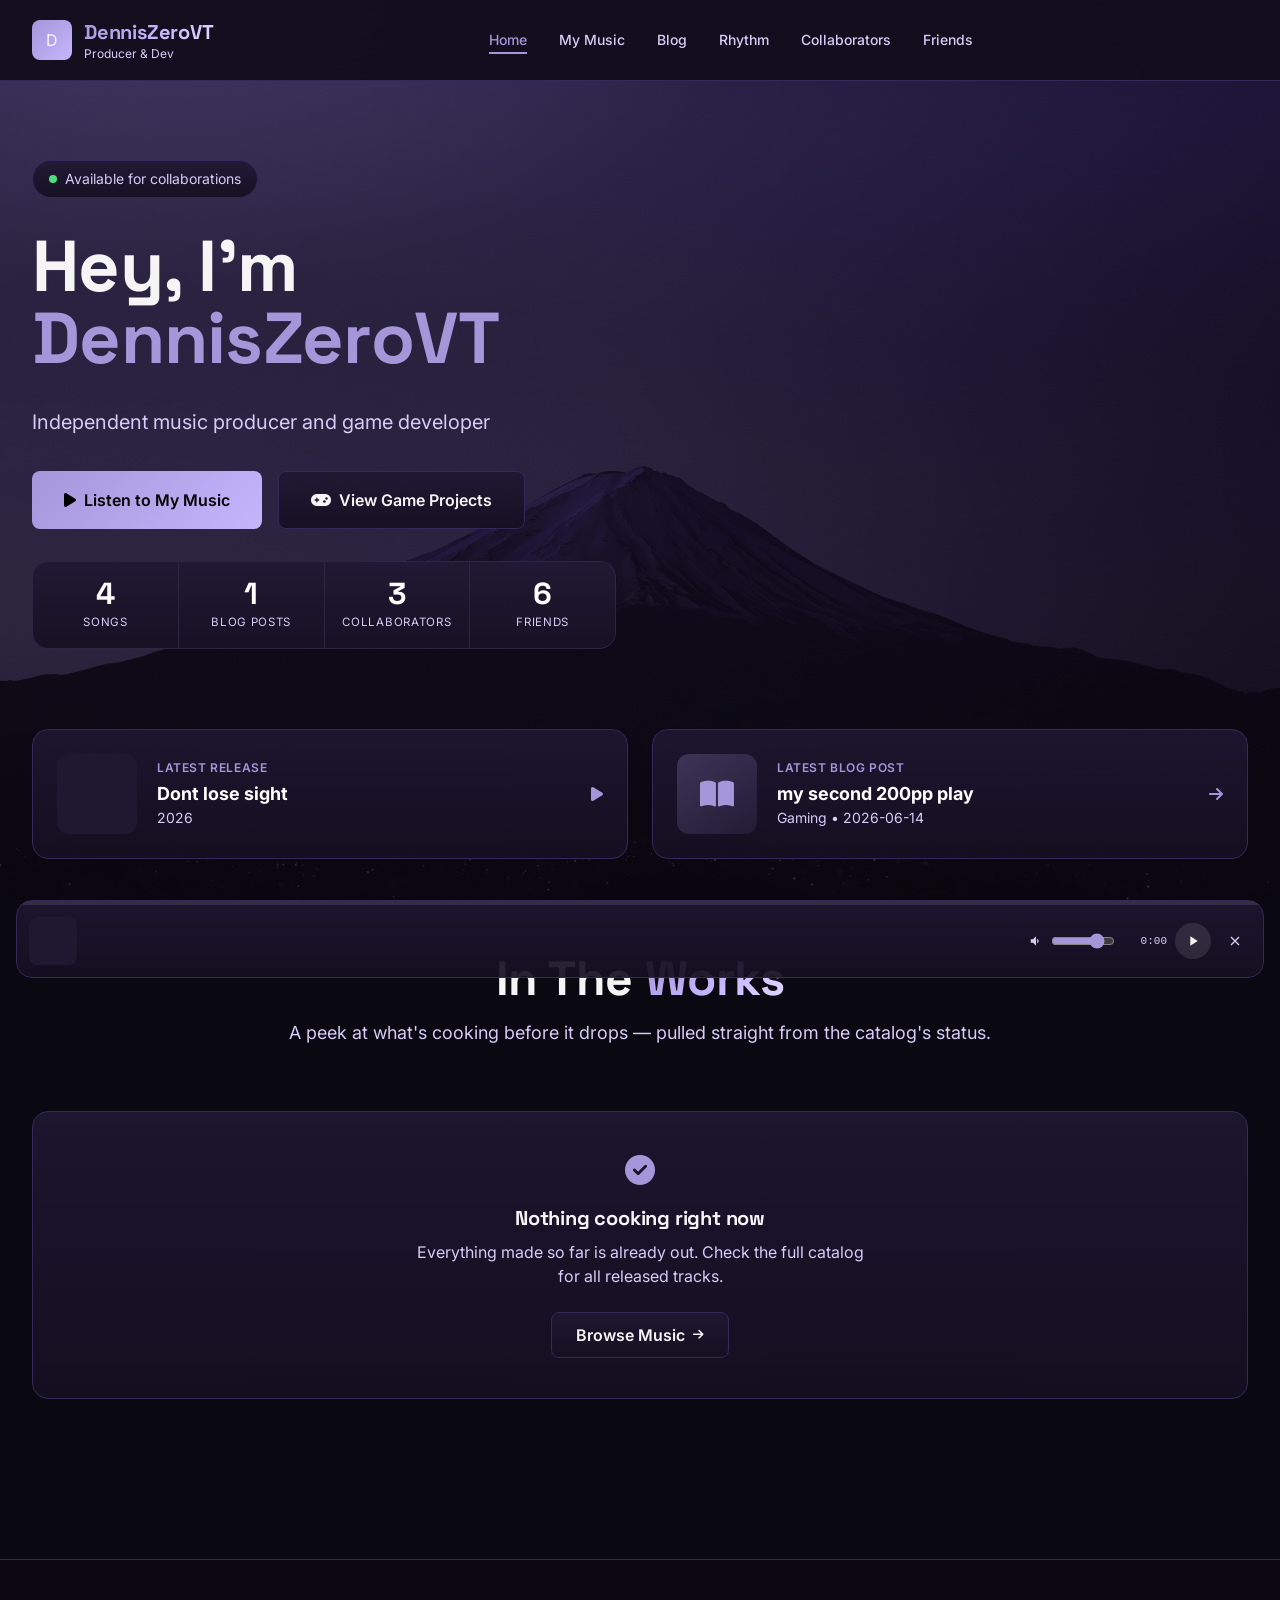
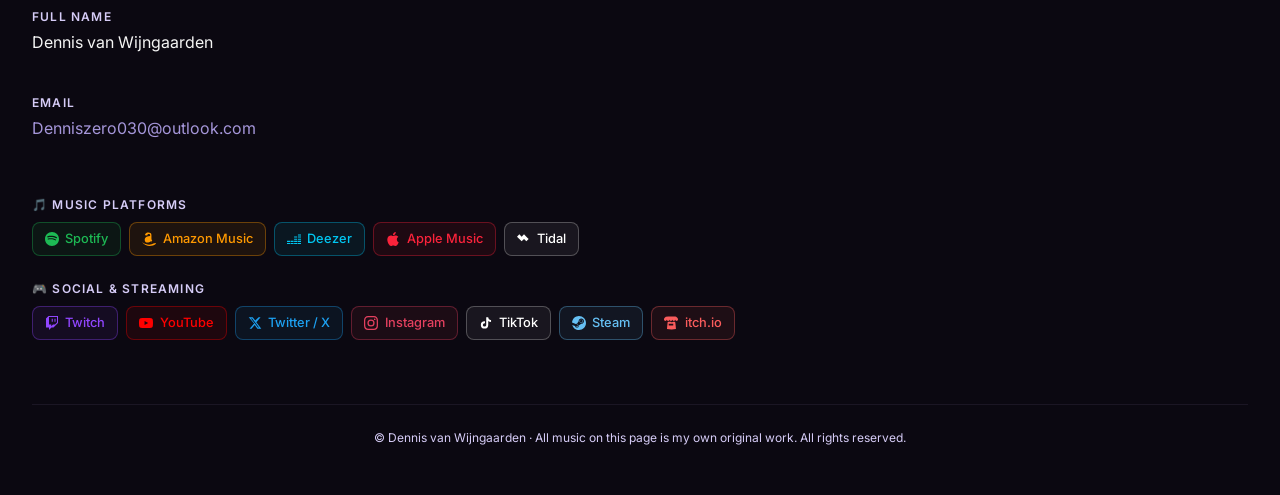
==== commit 836847f9: "Add files via upload" ====
--- a/index.html
+++ b/index.html
@@ -47,7 +47,6 @@
 </style>
 
 <!-- Third-party assets -->
-<script src="https://cdn.tailwindcss.com" defer></script>
 <link href="https://cdnjs.cloudflare.com/ajax/libs/font-awesome/6.5.1/css/all.min.css" rel="stylesheet"/>
 <link href="https://fonts.googleapis.com" rel="preconnect"/>
 <link crossorigin="" href="https://fonts.gstatic.com" rel="preconnect"/>
@@ -1311,6 +1310,176 @@
 .person-link-btn{display:inline-flex;align-items:center;justify-content:center;width:34px;height:34px;border-radius:4px;background:rgba(165,150,218,.12);border:1px solid rgba(165,150,218,.35);color:#A596DA;text-decoration:none;font-size:14px;transition:background .15s ease,color .15s ease,border-color .15s ease}
 .person-link-btn:hover{background:#A596DA;color:#14101f;border-color:#A596DA}
 </style>
+<link rel="stylesheet" href="tailwind.css"/>
+<style id="flat-solid">
+/* ============================================================
+   FLAT / SOLID THEME  (Firefox-friendly)
+   No backdrop-filter, no glow/box-shadow, no fixed bg image,
+   no infinite animations. Opaque surfaces + crisp borders.
+   ============================================================ */
+:root{
+  --bg-main:#0f0c18; --bg-card:#171223; --bg-card-hover:#1e1830;
+  --surface:#171223; --surface-2:#1e1830;
+  --line:#2d2542; --line-hover:#6f5fb0;
+  --accent:#A596DA; --accent-soft:#C4B5FD;
+}
+html{scroll-behavior:smooth}
+*{scroll-behavior:auto}
+*,*::before,*::after{box-shadow:none!important;text-shadow:none!important}
+::selection{background:#A596DA;color:#0f0c18}
+
+/* background: one flat colour, nothing fixed or full-viewport to repaint */
+body,body.optimized{background:var(--bg-main)!important;background-image:none!important}
+body::after,body.optimized::after{display:none!important}
+
+/* every blur off, everywhere */
+*,*::before,*::after{backdrop-filter:none!important;-webkit-backdrop-filter:none!important}
+
+/* surfaces */
+.glass,.people-grid .person-card,.song-row,.home-stat,.view-toggle,
+#songs-grid .group,#albums-grid .group,.blog-search input,.blog-select,
+.genre-pill-btn,#mobile-menu,#hq-toast{
+  background:var(--surface)!important;
+  border:1px solid var(--line)!important;
+}
+nav.glass{background:#120e1d!important;border-width:0 0 1px 0!important}
+footer.glass{background:#120e1d!important;border-width:1px 0 0 0!important}
+.home-stats{background:var(--line)!important;border-color:var(--line)!important}
+.home-stat{border:0!important}
+.gradient-border::before{display:none!important}
+
+/* overlays: solid dim instead of blur */
+.overlay,#songOverlay>.absolute.inset-0,#albumOverlay>.absolute.inset-0,#mobile-menu-overlay{
+  background:rgba(7,5,12,.92)!important}
+#songOverlayGlass,#albumOverlay .glass,.overlay-content{background:#14101f!important}
+.song-year-badge{background:#0f0c18!important}
+
+/* hover: border + small lift only (compositor-cheap), no glow */
+.glow-hover:hover,.people-grid .person-card:hover,.song-row:hover,.nav-pill:hover{
+  border-color:var(--line-hover)!important}
+.glow-hover:hover,.people-grid .person-card:hover{transform:translateY(-2px)!important}
+.person-card:hover,.song-card:hover{transform:none}
+.glow-hover,.person-card,.song-card,.song-row,.nav-pill,.transition-all{
+  transition:transform .18s ease,border-color .18s ease,background-color .18s ease,color .18s ease!important}
+
+/* gradients -> solid accent */
+.gradient-text{background:none!important;-webkit-text-fill-color:currentColor!important;color:var(--accent-soft)!important}
+.from-\[\#A596DA\]{background-image:none!important;background-color:var(--accent)!important}
+.from-\[\#1a1a1a\],.from-\[\#2a2a2a\]{background-image:none!important;background-color:var(--surface-2)!important}
+.nav-pill.active,#mobile-menu a.active,.person-social-btn{background:var(--accent)!important;background-image:none!important;color:#0f0c18!important}
+.nav-pill{background:transparent!important}
+.nav-pill:hover{background:var(--surface-2)!important}
+.nav-pill.active:hover{background:var(--accent-soft)!important}
+.person-banner{background:#241c3a!important}
+.person-banner::after{display:none!important}
+.person-banner-bg{background:#241c3a!important}
+.person-avatar-ring{background:var(--surface-2)!important;border-color:var(--surface)!important}
+.person-card-body{padding-top:48px}
+
+/* motion: stop everything that runs forever */
+.animate-pulse,.floating,.music-bar{animation:none!important}
+main,.blog-post.active{animation:none!important}
+html.js main>section.active{animation:fadeIn .2s ease!important}
+.group-hover\:scale-105{transform:none!important}
+
+/* type polish */
+h1,h2,h3{letter-spacing:-.01em}
+.title-header p{letter-spacing:.02em}
+.blog-sidebar-title,.info-footer-label{letter-spacing:.1em}
+
+/* HQ/LQ toggle no longer does anything visible */
+#hq-toggle{display:none!important}
+
+@-moz-document url-prefix(){
+  *{scrollbar-width:thin;scrollbar-color:#4b4070 transparent}
+}
+</style>
+<style id="flat-gradients">
+/* Static gradients only: painted once, no blur, no fixed layers */
+:root{--g-accent:linear-gradient(135deg,#A596DA 0%,#C4B5FD 100%)}
+
+/* page: soft purple wash from the top + a faint side glow, fading into the base colour */
+body,body.optimized{
+  background-color:#0f0c18!important;
+  background-image:
+    radial-gradient(900px 520px at 12% -80px,rgba(165,150,218,.22),transparent 70%),
+    radial-gradient(800px 480px at 95% 140px,rgba(118,101,189,.16),transparent 70%),
+    linear-gradient(180deg,#171028 0,#0f0c18 720px)!important;
+  background-repeat:no-repeat!important;
+  background-size:100% 100%,100% 100%,100% 720px!important;
+  background-attachment:scroll!important;
+}
+
+/* cards: subtle top-lit gradient + purple hairline on top edge */
+.glass,.people-grid .person-card,.song-row,#songs-grid .group,#albums-grid .group{
+  background:linear-gradient(180deg,#1e1832 0%,#151021 100%)!important;
+  border-color:#33295a!important;
+}
+nav.glass{background:linear-gradient(180deg,#171028,#120e1d)!important}
+footer.glass{background:linear-gradient(180deg,#120e1d,#0c0912)!important}
+.home-stat{background:linear-gradient(180deg,#1e1832,#151021)!important}
+#songOverlayGlass,#albumOverlay .glass,.overlay-content,#mobile-menu{
+  background:linear-gradient(180deg,#1b1530,#110d1c)!important}
+.person-banner,.person-banner-bg{background:linear-gradient(135deg,#4a3d82 0%,#2a2147 60%,#1e1832 100%)!important}
+
+/* accents */
+.gradient-text{
+  background:linear-gradient(135deg,#A596DA 0%,#C4B5FD 55%,#E4DCFF 100%)!important;
+  -webkit-background-clip:text!important;background-clip:text!important;
+  -webkit-text-fill-color:transparent!important;color:transparent!important}
+.from-\[\#A596DA\],.nav-pill.active,#mobile-menu a.active,.person-social-btn{
+  background-image:var(--g-accent)!important;background-color:#A596DA!important}
+.nav-pill.active:hover,.person-social-btn:hover{filter:brightness(1.08)}
+.nav-pill:hover{background:rgba(165,150,218,.14)!important}
+.glow-hover:hover,.people-grid .person-card:hover,.song-row:hover{
+  border-color:#8b78cb!important}
+
+/* hero buttons + year/genre chips get a faint tint instead of flat grey */
+.song-genre-chip,.person-role-pill,.p-tag,.person-chip{background:rgba(165,150,218,.14)!important}
+.view-toggle button.active,.genre-pill-btn.active,.cat-list-btn.active{
+  background:linear-gradient(135deg,rgba(165,150,218,.32),rgba(139,120,203,.2))!important}
+</style>
+<style id="ff-perf">
+/* ---------- BACKDROP: bk.png on ONE static, GPU-composited layer ----------
+   Not background-attachment:fixed (Firefox repaints that every scroll frame).
+   A position:fixed layer is rasterised once and just composited while scrolling. */
+body,body.optimized{background:#0a0810!important;background-image:none!important}
+body::before{
+  content:"";position:fixed;inset:0;z-index:-1;pointer-events:none;
+  background:
+    radial-gradient(900px 520px at 12% -80px,rgba(165,150,218,.20),transparent 70%),
+    linear-gradient(rgba(10,7,16,.74),rgba(10,7,16,.84)),
+    url('bk.png') center center/cover no-repeat;
+  transform:translateZ(0);will-change:transform;
+}
+body::after,body.optimized::after{display:none!important}
+
+/* slightly see-through cards so the backdrop shows (plain alpha = cheap, unlike blur) */
+.glass,.people-grid .person-card,.song-row,#songs-grid .group,#albums-grid .group,.home-stat{
+  background:linear-gradient(180deg,rgba(30,24,50,.90),rgba(21,16,33,.93))!important}
+nav.glass{background:rgba(18,14,29,.96)!important}
+footer.glass{background:rgba(12,9,18,.94)!important}
+
+/* ---------- LAG: transitions / animations ---------- */
+html{scroll-behavior:auto!important}
+html.js main>section.active{animation:none!important}   /* fading a whole page = repaint of everything */
+.overlay,.overlay-content,#songOverlay,#albumOverlay{animation:none!important}
+#ovProgress,#bpProgress,#ovHandle{transition:none!important}  /* width was re-animating on every timeupdate */
+.glow-hover,.person-card,.song-card,.song-row,.nav-pill,.transition-all,.transition{
+  transition-duration:.12s!important}
+img{transition:none!important}
+
+/* ---------- LAG: don't lay out / paint what's off-screen ---------- */
+#songs-grid>*,#albums-grid>*,.people-grid>*,#blog-posts-container>*,#home-latest>*,#featured-projects-grid>*{
+  content-visibility:auto;contain-intrinsic-size:auto 380px}
+footer{content-visibility:auto;contain-intrinsic-size:auto 420px}
+img{content-visibility:auto}
+
+/* keep the fixed UI on their own layers so page scroll doesn't repaint them */
+nav.fixed,#bottomPlayer{will-change:transform;transform:translateZ(0)}
+#bottomPlayer.translate-y-full{transform:translateY(100%)}
+</style>
+<style id="plat-badge">.plat-badge{text-decoration:none;display:inline-block}.plat-badge:hover{filter:brightness(1.15)}</style>
 </head>
 <body class="antialiased">
 <nav class="fixed top-0 w-full z-50 glass">
@@ -2141,6 +2310,6 @@
 
 <div id="hq-toast"></div>
 
-<script src="app.js" defer></script>
+<script src="app.js?v=1787500000000"></script>
 </body>
 </html>
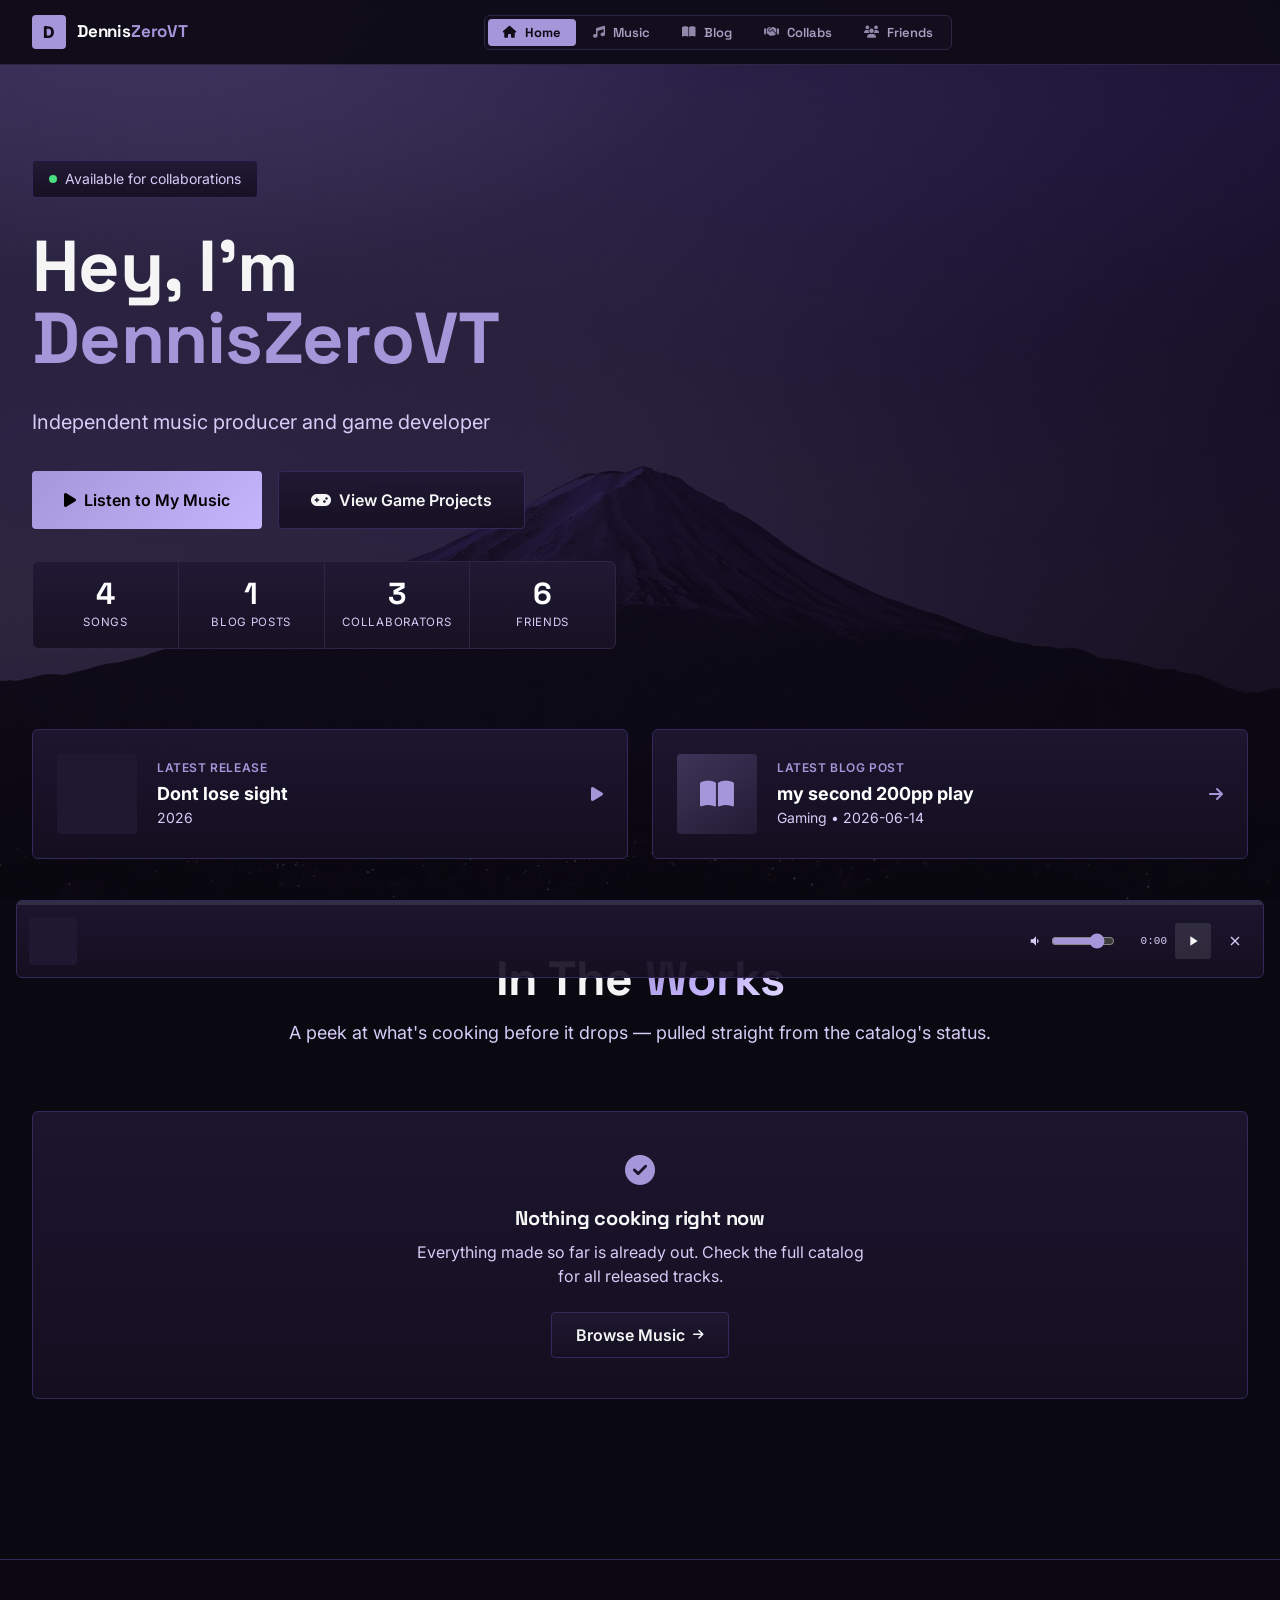
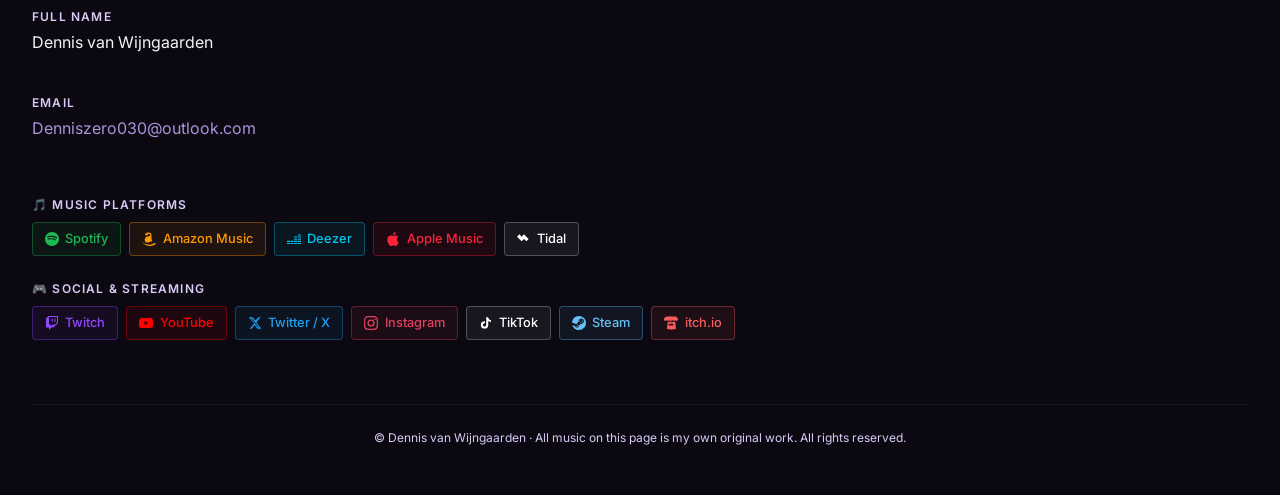
==== commit 00e70414: "Add files via upload" ====
--- a/index.html
+++ b/index.html
@@ -4,7 +4,7 @@
 <meta charset="utf-8"/>
 <meta name="viewport" content="width=device-width, initial-scale=1, viewport-fit=cover"/>
 <title>DennisZeroVT | Music Producer &amp; Game Developer</title>
-<meta name="description" content="Music producer and game developer. Original tracks, dev blog, rhythm game stats, friends & collaborators."/>
+<meta name="description" content="Music producer and game developer. Original tracks, dev blog, friends & collaborators."/>
 <meta name="theme-color" content="#A596DA"/>
 <link rel="canonical" href="https://denniszerovt.github.io/"/>
 
@@ -78,7 +78,7 @@
         font-family: 'Space Grotesk', sans-serif;
     }
     
-    .glass { background: rgba(16, 12, 28, 0.45); backdrop-filter: blur(12px) saturate(120%); -webkit-backdrop-filter: blur(12px) saturate(120%); border: 1px solid rgba(165, 150, 218, 0.25); }
+    .glass { background: rgba(16, 12, 28, 0.45); backdrop-filter: blur(24px) saturate(140%); -webkit-backdrop-filter: blur(24px) saturate(140%); border: 1px solid rgba(165, 150, 218, 0.25); }
     
     .glow-hover {
         transition: all 0.3s cubic-bezier(0.4, 0, 0.2, 1);
@@ -139,6 +139,49 @@
     .nav-link.active {
         color: var(--accent) !important;
     }
+
+    /* --- NEW: Purple pill navigation (desktop) --- */
+    .nav-pill {
+        display: inline-flex;
+        align-items: center;
+        gap: 7px;
+        padding: 8px 16px;
+        border-radius: 4px;
+        font-size: 13px;
+        font-weight: 600;
+        font-family: 'Space Grotesk', sans-serif;
+        background: rgba(255,255,255,0.06);
+        border: 1px solid rgba(255,255,255,0.10);
+        color: rgba(255,255,255,0.65);
+        transition: all 0.22s cubic-bezier(0.4, 0, 0.2, 1);
+        text-decoration: none;
+        white-space: nowrap;
+    }
+    .nav-pill:hover {
+        background: rgba(165,150,218,0.16);
+        border-color: rgba(165,150,218,0.38);
+        color: #fff;
+        transform: translateY(-1px);
+        box-shadow: 0 4px 18px rgba(165,150,218,0.18);
+    }
+    .nav-pill.active {
+        background: linear-gradient(135deg, #A596DA 0%, #C4B5FD 100%) !important;
+        border-color: transparent !important;
+        color: #12101a !important;
+        box-shadow: 0 6px 24px rgba(165,150,218,0.38), 0 0 0 1px rgba(165,150,218,0.25);
+        font-weight: 700;
+    }
+    .nav-pill.active i { color: #12101a !important; }
+    /* Mobile drawer active = purple filled too */
+    #mobile-menu a.active {
+        background: linear-gradient(135deg, #A596DA 0%, #C4B5FD 100%) !important;
+        color: #12101a !important;
+        border: 1px solid transparent;
+        font-weight: 700;
+    }
+    #mobile-menu a.active i { color: #12101a !important; }
+    .nav-pill.active i { color: #12101a; }
+
     
     main {
         animation: fadeInUp 0.4s ease;
@@ -185,7 +228,7 @@
         position: fixed;
         inset: 0;
         background: rgba(0, 0, 0, 0.8);
-        backdrop-filter: blur(6px); -webkit-backdrop-filter: blur(6px);
+        backdrop-filter: blur(8px);
         z-index: 100;
         display: none;
         align-items: center;
@@ -299,7 +342,7 @@
         gap: 2rem;
     }
 
-    .people-grid .person-card { background: rgba(16, 12, 28, 0.45); backdrop-filter: blur(12px) saturate(120%); -webkit-backdrop-filter: blur(12px) saturate(120%); border: 1px solid rgba(165,150,218,0.25); border-radius: 1.5rem; overflow: hidden; }
+    .people-grid .person-card { background: rgba(16, 12, 28, 0.45); backdrop-filter: blur(24px) saturate(140%); -webkit-backdrop-filter: blur(24px) saturate(140%); border: 1px solid rgba(165,150,218,0.25); border-radius: 6px; overflow: hidden; }
 
     .person-banner {
         height: 120px;
@@ -322,7 +365,7 @@
     .person-avatar-wrap {
         width: 80px;
         height: 80px;
-        border-radius: 50%;
+        border-radius: 6px;
         background: var(--bg-card);
         border: 4px solid var(--bg-main);
         position: absolute;
@@ -363,7 +406,7 @@
     .person-role {
         display: inline-block;
         padding: 0.375rem 0.875rem;
-        border-radius: 9999px;
+        border-radius: 2px;
         font-size: 0.75rem;
         font-weight: 600;
         margin-bottom: 1rem;
@@ -389,7 +432,7 @@
 
     .p-tag {
         padding: 0.25rem 0.625rem;
-        border-radius: 0.375rem;
+        border-radius: 2px;
         background: rgba(165,150,218,0.1);
         border: 1px solid rgba(165, 150, 218, 0.2);
         font-size: 0.7rem;
@@ -401,7 +444,7 @@
     .person-song-ref {
         background: rgba(165,150,218,0.15);
         border: 1px solid rgba(165,150,218,0.3);
-        border-radius: 0.5rem;
+        border-radius: 3px;
         padding: 0.75rem;
         margin-bottom: 1rem;
         font-size: 0.875rem;
@@ -423,7 +466,7 @@
         align-items: center;
         gap: 0.5rem;
         padding: 0.625rem 1.25rem;
-        border-radius: 0.5rem;
+        border-radius: 4px;
         background: rgba(165,150,218,0.1);
         border: 1px solid rgba(165,150,218,0.3);
         color: var(--accent);
@@ -450,7 +493,7 @@
         align-items: center;
         gap: 0.5rem;
         padding: 0.5rem 1rem;
-        border-radius: 0.5rem;
+        border-radius: 4px;
         background: rgba(165,150,218,0.1);
         border: 1px solid rgba(165, 150, 218, 0.2);
         font-size: 0.875rem;
@@ -499,7 +542,7 @@
     .person-avatar-ring {
         width: 84px;
         height: 84px;
-        border-radius: 50%;
+        border-radius: 6px;
         overflow: hidden;
         border: 4px solid var(--bg-card);
         background: linear-gradient(135deg,#A596DA,#8B78CB);
@@ -515,6 +558,7 @@
         height: 100%;
         object-fit: cover;
         display: block;
+        border-radius: 4px;
     }
 
     .person-card-body {
@@ -541,7 +585,7 @@
         align-items: center;
         gap: 6px;
         padding: 3px 10px;
-        border-radius: 999px;
+        border-radius: 2px;
         font-size: 0.68rem;
         font-weight: 700;
         letter-spacing: 0.03em;
@@ -575,7 +619,7 @@
         align-items: center;
         gap: 5px;
         padding: 4px 10px;
-        border-radius: 999px;
+        border-radius: 2px;
         background: rgba(165,150,218,0.12);
         border: 1px solid rgba(165,150,218,0.28);
         font-size: 0.7rem;
@@ -596,7 +640,7 @@
         align-items: center;
         gap: 6px;
         padding: 7px 14px;
-        border-radius: 999px;
+        border-radius: 4px;
         background: linear-gradient(135deg, #A596DA, #C4B5FD);
         color: #14101f;
         text-decoration: none;
@@ -612,7 +656,7 @@
 
     /* ================= REDESIGN: Song Cards ================= */
     #songs-grid .group, #albums-grid .group {
-        border-radius: 1.25rem;
+        border-radius: 4px;
         background: rgba(20, 15, 32, 0.55);
     }
 
@@ -634,7 +678,7 @@
         left: 10px;
         z-index: 2;
         padding: 3px 10px;
-        border-radius: 999px;
+        border-radius: 2px;
         font-size: 0.68rem;
         font-weight: 700;
         background: rgba(10,7,18,0.65);
@@ -649,7 +693,7 @@
         gap: 4px;
         background: rgba(16,12,28,0.6);
         border: 1px solid rgba(165,150,218,0.25);
-        border-radius: 0.6rem;
+        border-radius: 4px;
         padding: 3px;
         flex-shrink: 0;
     }
@@ -657,7 +701,7 @@
     .view-toggle button {
         width: 36px;
         height: 34px;
-        border-radius: 0.45rem;
+        border-radius: 2px;
         color: var(--text-secondary);
         display: flex;
         align-items: center;
@@ -678,7 +722,7 @@
         align-items: center;
         gap: 6px;
         padding: 0.4rem 0.9rem;
-        border-radius: 999px;
+        border-radius: 4px;
         font-size: 0.78rem;
         font-weight: 600;
         background: rgba(16,12,28,0.55);
@@ -707,7 +751,7 @@
     .song-genre-chip {
         font-size: 9px;
         padding: 2px 8px;
-        border-radius: 999px;
+        border-radius: 2px;
         background: rgba(165,150,218,0.18);
         border: 1px solid rgba(165,150,218,0.35);
         color: #C4B5FD;
@@ -728,7 +772,7 @@
         align-items: center;
         gap: 1rem;
         padding: 0.75rem 1rem;
-        border-radius: 1rem;
+        border-radius: 4px;
         cursor: pointer;
         transition: all 0.25s ease;
     }
@@ -741,7 +785,7 @@
     .song-row .song-row-thumb {
         width: 56px;
         height: 56px;
-        border-radius: 0.65rem;
+        border-radius: 3px;
         overflow: hidden;
         flex-shrink: 0;
         background: linear-gradient(135deg,#1a1a1a,#0a0a0a);
@@ -781,7 +825,7 @@
         gap: 1px;
         background: rgba(165,150,218,0.15);
         border: 1px solid rgba(165,150,218,0.2);
-        border-radius: 1rem;
+        border-radius: 6px;
         overflow: hidden;
     }
 
@@ -828,7 +872,7 @@
     .blog-search input {
         width: 100%;
         padding: 0.7rem 1rem 0.7rem 2.5rem;
-        border-radius: 0.75rem;
+        border-radius: 3px;
         background: rgba(16,12,28,0.6);
         border: 1px solid rgba(165,150,218,0.25);
         color: #fff;
@@ -869,7 +913,7 @@
         justify-content: space-between;
         width: 100%;
         padding: 0.55rem 0.75rem;
-        border-radius: 0.6rem;
+        border-radius: 3px;
         font-size: 0.85rem;
         color: var(--text-secondary);
         background: transparent;
@@ -894,14 +938,14 @@
     .cat-list-btn .count {
         font-size: 0.7rem;
         padding: 1px 7px;
-        border-radius: 999px;
+        border-radius: 2px;
         background: rgba(255,255,255,0.08);
     }
 
     .blog-select {
         width: 100%;
         padding: 0.55rem 0.75rem;
-        border-radius: 0.6rem;
+        border-radius: 3px;
         background: rgba(16,12,28,0.6);
         border: 1px solid rgba(165,150,218,0.25);
         color: #fff;
@@ -972,7 +1016,7 @@
         align-items: center;
         gap: 0.4rem;
         padding: 0.4rem 0.75rem;
-        border-radius: 0.5rem;
+        border-radius: 4px;
         font-size: 0.8rem;
         font-weight: 500;
         text-decoration: none;
@@ -1015,45 +1059,41 @@
     }
 
 
-.grade-pill{padding:2px 8px;border-radius:6px;font-size:10px;font-weight:700;color:#fff;min-width:28px;text-align:center;display:inline-block}
-
 /* --- BACKDROP --- */
 body {
   background-image: url('bk.png');
   background-position: center center;
   background-size: cover;
   background-repeat: no-repeat;
-  background-attachment: scroll;
+  background-attachment: fixed;
   background-color: #0a0a0f;
 }
 body::after {
   content: "";
   position: fixed;
   inset: 0;
-  background: rgba(8, 6, 4, 0.78); /* darker overlay - change 0.78 to 0.6-0.9 */
+  background: rgba(8, 6, 4, 0.78);
   z-index: -1;
   pointer-events: none;
 }
 /* Page background */
-body{background-image:url('bk.png');background-position:center;background-size:cover;background-attachment:scroll;background-color:#0a0a0f}
+body{background-image:url('bk.png');background-position:center;background-size:cover;background-attachment:fixed;background-color:#0a0a0f}
 body::after{content:"";position:fixed;inset:0;background:rgba(8,6,4,0.78);z-index:-1;pointer-events:none}
 
 /* FINAL MOBILE FIX - overrides everything */
 @media (max-width: 768px) {
-  /* 1. Song overlay - allow scroll */
   #songOverlay > div.relative { padding: 0 !important; align-items: flex-end !important; }
   #songOverlayGlass {
     width: 100% !important;
     max-width: 100% !important;
     height: 92vh !important;
     max-height: 92vh !important;
-    border-radius: 1.5rem 1.5rem 0 0 !important;
+    border-radius: 6px 6px 0 0 !important;
     overflow-y: auto !important;
     margin: 0 !important;
   }
   #songOverlayGlass > div { width: 100% !important; }
   
-  /* 2. Tab content must be visible */
   #ovBlocks {
     display: block !important;
     visibility: visible !important;
@@ -1063,13 +1103,12 @@
     padding: 1rem 0 !important;
   }
   #ovBlocks p {
-    color: #d6ccf7 !important; /* light purple-white */
+    color: #d6ccf7 !important;
     font-size: 15px !important;
     line-height: 1.7 !important;
     margin: 0 !important;
   }
   
-  /* 3. People grid full width */
   .people-grid {
     display: grid !important;
     grid-template-columns: 1fr !important;
@@ -1085,24 +1124,21 @@
     margin: 0 !important;
   }
   
-  /* 4. Page content stretch */
   .content, main, section {
     width: 100% !important;
     max-width: 100vw !important;
     overflow-x: hidden !important;
   }
   
-  /* 5. Friend modal */
   #person-overlay .overlay-content {
     width: 100% !important;
     max-width: 100% !important;
     height: 90vh !important;
     max-height: 90vh !important;
-    border-radius: 1.5rem 1.5rem 0 0 !important;
+    border-radius: 6px 6px 0 0 !important;
     margin: 0 !important;
   }
   
-  /* 6. Bottom player safe area */
   #bottomPlayer { bottom: 0 !important; padding-bottom: env(safe-area-inset-bottom); }
 }
 
@@ -1118,7 +1154,7 @@
     align-items: flex-end !important;
   }
   #songOverlayGlass {
-    display: block !important; /* kill flex-col */
+    display: block !important;
     height: 92dvh !important;
     max-height: 92dvh !important;
     overflow-y: scroll !important;
@@ -1126,17 +1162,14 @@
     overscroll-behavior: contain !important;
     touch-action: pan-y !important;
   }
-  /* Make inner panels stack naturally */
   #songOverlayGlass > div {
     width: 100% !important;
     max-width: 100% !important;
     border: none !important;
   }
-  /* Ensure content area has space */
   #ovBlocks {
-    padding-bottom: 120px !important; /* space for bottom */
-  }
-  /* Prevent body lock from blocking */
+    padding-bottom: 120px !important;
+  }
   body[style*="overflow: hidden"] {
     position: fixed !important;
     width: 100% !important;
@@ -1158,36 +1191,17 @@
 }
 html, body { overflow-x: hidden !important; max-width: 100vw !important; }
 
-/* Performance: let the browser skip layout/paint work for off-screen sections. */
-section { content-visibility: auto; contain-intrinsic-size: 1px 900px; }
-
-/* Respect users who prefer less motion. */
-@media (prefers-reduced-motion: reduce) {
-  *, *::before, *::after {
-    scroll-behavior: auto !important;
-    animation-duration: 0.01ms !important;
-    animation-iteration-count: 1 !important;
-    transition-duration: 0.01ms !important;
-  }
-}
-
-
-/* Kill iOS tap-flash + 300ms tap delay on interactive elements */
 a, button, .social-btn, .nav-link, input[type="range"] {
   -webkit-tap-highlight-color: transparent;
   touch-action: manipulation;
 }
 
-/* Prevent iOS Safari from auto-zooming the page when a text input is focused
-   (any input/select under 16px triggers this) */
 @media (max-width: 768px) {
   .blog-search input,
   .blog-select,
   select {
     font-size: 16px !important;
   }
-  /* Fixed backgrounds are expensive and buggy on mobile browsers (repaint
-     glitches / disappears behind position:fixed overlays on iOS Safari) */
   body {
     background-attachment: scroll !important;
   }
@@ -1197,10 +1211,6 @@
 <style id="hq-styles">
 /* ============================================================
    HQ / LQ (performance) toggle
-   LQ ("optimized") strips every expensive backdrop-filter blur on the
-   page (not just .glass), turns off the fixed/blurred backdrop, and
-   shortens animations — this is the part mobile GPUs choke on, so this
-   is where the visible/perceptible difference actually comes from.
    ============================================================ */
 body.optimized .glass,
 body.optimized .people-grid .person-card,
@@ -1244,7 +1254,6 @@
   color: white !important;
 }
 
-/* Tiny toast used to confirm the HQ/LQ tap actually did something */
 #hq-toast {
   position: fixed;
   left: 50%;
@@ -1256,7 +1265,7 @@
   font-size: 12.5px;
   font-weight: 600;
   padding: 10px 16px;
-  border-radius: 999px;
+  border-radius: 4px;
   z-index: 200;
   opacity: 0;
   pointer-events: none;
@@ -1268,12 +1277,6 @@
   transform: translate(-50%, 0);
 }
 
-/* ---------------------------------------------------------------------------
-   TAB NAVIGATION - SEO SAFE
-   - No JS: all sections visible (crawlers see everything)
-   - With JS: html.js hides all main>section, only .active shows
-   - Home contains hero + featured, other tabs show only their content
-   --------------------------------------------------------------------------- */
 html {
   scroll-behavior: smooth;
 }
@@ -1282,12 +1285,11 @@
   scroll-margin-top: 80px;
 }
 
-
 /* NEW HAMBURGER - black transparent */
-#mobile-menu-btn{width:44px;height:44px;border-radius:12px;background:rgba(255,255,255,0.06);border:1px solid rgba(255,255,255,0.12);display:flex;flex-direction:column;align-items:center;justify-content:center;gap:5px;transition:all .2s ease}
+#mobile-menu-btn{width:44px;height:44px;border-radius:4px;background:rgba(255,255,255,0.06);border:1px solid rgba(255,255,255,0.12);display:flex;flex-direction:column;align-items:center;justify-content:center;gap:5px;transition:all .2s ease}
 #mobile-menu-btn:hover{background:rgba(255,255,255,0.10);border-color:rgba(165,150,218,0.35)}
 #mobile-menu-btn:active{transform:scale(0.95)}
-#mobile-menu-btn .hb-line{width:18px;height:2px;background:#fff;border-radius:2px;transition:all .28s cubic-bezier(.4,0,.2,1);display:block}
+#mobile-menu-btn .hb-line{width:18px;height:2px;background:#fff;border-radius:0;transition:all .28s cubic-bezier(.4,0,.2,1);display:block}
 #mobile-menu-btn .hb-line:nth-child(2){width:14px;margin-left:4px}
 #mobile-menu-btn:hover .hb-line:nth-child(2){width:18px;margin-left:0}
 #mobile-menu-btn.is-open .hb-line:nth-child(1){transform:translateY(7px) rotate(45deg)}
@@ -1306,10 +1308,119 @@
 <noscript><style>main > section{display:block !important}</style></noscript>
 <script>document.documentElement.classList.add('js')</script>
 
-<style id="person-link-btn">
-.person-link-btn{display:inline-flex;align-items:center;justify-content:center;width:34px;height:34px;border-radius:4px;background:rgba(165,150,218,.12);border:1px solid rgba(165,150,218,.35);color:#A596DA;text-decoration:none;font-size:14px;transition:background .15s ease,color .15s ease,border-color .15s ease}
-.person-link-btn:hover{background:#A596DA;color:#14101f;border-color:#A596DA}
+<!-- ================================================================
+     FIREFOX OPTIMIZATIONS + SQUARE AESTHETIC
+     Only radius overrides + safe scroll/perf tweaks. No color-scheme,
+     no font-smoothing — those trigger Firefox's system-theme override.
+     ================================================================ -->
+<style id="ff-and-square">
+/* ---------- SQUARE: Tailwind radius utilities ---------- */
+.rounded-sm            { border-radius: 2px !important; }
+.rounded, .rounded-md  { border-radius: 3px !important; }
+.rounded-lg            { border-radius: 4px !important; }
+.rounded-xl            { border-radius: 5px !important; }
+.rounded-2xl           { border-radius: 6px !important; }
+.rounded-3xl           { border-radius: 8px !important; }
+.rounded-full          { border-radius: 4px !important; }
+.rounded-\[2rem\]      { border-radius: 6px !important; }
+.rounded-t-\[2rem\]    { border-radius: 6px 6px 0 0 !important; }
+.rounded-t-\[1\.5rem\] { border-radius: 6px 6px 0 0 !important; }
+.rounded-b-\[1\.5rem\] { border-radius: 0 0 6px 6px !important; }
+
+/* ---------- SQUARE: custom components ---------- */
+.nav-pill, #hq-toggle, .view-toggle, .genre-pill-btn,
+.person-role-pill, .person-chip, .person-social-btn,
+.social-btn, .badge-platform, .p-tag, .cat-list-btn,
+.song-row, .song-row .song-row-thumb,
+.blog-search input, .blog-select, #mobile-menu-btn,
+.overlay-content, #songOverlayGlass, #albumOverlay .glass,
+.statusbar, .home-stats, .home-stat, #hq-toast,
+.genre-pill-btn, .twitter-btn { border-radius: 4px !important; }
+.home-stats { border-radius: 6px !important; }
+.home-stat  { border-radius: 0 !important; }
+.song-genre-chip, .song-year-badge, .badge-platform, .p-tag,
+.person-chip, .person-role-pill { border-radius: 2px !important; }
+.view-toggle button { border-radius: 2px !important; }
+.blog-search input, .blog-select, .cat-list-btn { border-radius: 3px !important; }
+
+/* ---------- SQUARE: covers & art ---------- */
+#songs-grid .aspect-square,
+#albums-grid .aspect-square,
+#ovCoverImg, #ovCoverEmoji,
+#bpCover, #bpEmoji,
+#alCover, #albumOverlay .w-60.h-60,
+#home-latest .w-20.h-20,
+#songOverlayGlass .w-64.h-64,
+#songOverlayGlass .w-64.h-64 > div { border-radius: 4px !important; }
+#songs-grid .aspect-square img,
+#albums-grid .aspect-square img { border-radius: 0 !important; }
+
+/* ---------- SQUARE: round buttons → squares ---------- */
+.w-14.h-14.rounded-full, .w-12.h-12.rounded-full,
+.w-10.h-10.rounded-full, .w-9.h-9.rounded-full,
+.w-8.h-8.rounded-full { border-radius: 3px !important; }
+.w-2.h-2.rounded-full { border-radius: 9999px !important; }
+#ovHandle { border-radius: 2px !important; }
+
+/* ---------- SQUARE: avatars become squircles ---------- */
+.person-avatar-ring, .person-avatar-wrap { border-radius: 6px !important; }
+.person-avatar-ring img, .person-avatar-wrap img { border-radius: 4px !important; }
+
+/* ---------- SQUARE: brand marks & misc ---------- */
+nav .w-10.h-10, #mobile-menu .w-10.h-10 { border-radius: 4px !important; }
+#mobile-menu-btn .hb-line { border-radius: 0 !important; }
+.logo { border-radius: 4px !important; }
+
+/* ================================================================
+   FIREFOX-ONLY — safe subset
+   ================================================================ */
+@-moz-document url-prefix() {
+  * {
+    scrollbar-width: thin;
+    scrollbar-color: rgba(165,150,218,0.45) transparent;
+  }
+  .modal-body, .lane-scroll, #songOverlayGlass,
+  #blog-posts-container, #mobile-menu nav,
+  .blog-sidebar {
+    scrollbar-width: thin;
+    scrollbar-color: rgba(165,150,218,0.6) rgba(0,0,0,0.25);
+  }
+
+  body { background-attachment: scroll !important; }
+  body.optimized { background-attachment: scroll !important; }
+
+  #songOverlay > .absolute.inset-0,
+  #albumOverlay > .absolute.inset-0,
+  #mobile-menu-overlay {
+    backdrop-filter: blur(6px);
+    -webkit-backdrop-filter: blur(6px);
+  }
+  #mobile-menu {
+    backdrop-filter: blur(10px);
+    -webkit-backdrop-filter: blur(10px);
+  }
+  .overlay {
+    backdrop-filter: blur(5px);
+    -webkit-backdrop-filter: blur(5px);
+  }
+
+  :focus-visible {
+    outline: 2px solid #A596DA;
+    outline-offset: 2px;
+  }
+
+  .person-card-bio {
+    display: -webkit-box;
+    -webkit-line-clamp: 3;
+    line-clamp: 3;
+    -webkit-box-orient: vertical;
+    overflow: hidden;
+  }
+
+  .gradient-text { background-clip: text; }
+}
 </style>
+
 <link rel="stylesheet" href="tailwind.css"/>
 <style id="flat-solid">
 /* ============================================================
@@ -1394,6 +1505,7 @@
   *{scrollbar-width:thin;scrollbar-color:#4b4070 transparent}
 }
 </style>
+
 <style id="flat-gradients">
 /* Static gradients only: painted once, no blur, no fixed layers */
 :root{--g-accent:linear-gradient(135deg,#A596DA 0%,#C4B5FD 100%)}
@@ -1480,27 +1592,42 @@
 #bottomPlayer.translate-y-full{transform:translateY(100%)}
 </style>
 <style id="plat-badge">.plat-badge{text-decoration:none;display:inline-block}.plat-badge:hover{filter:brightness(1.15)}</style>
+<style id="person-link-btn">
+.person-link-btn{display:inline-flex;align-items:center;justify-content:center;width:34px;height:34px;border-radius:4px;background:rgba(165,150,218,.12);border:1px solid rgba(165,150,218,.35);color:#A596DA;text-decoration:none;font-size:14px;transition:background .15s ease,color .15s ease,border-color .15s ease}
+.person-link-btn:hover{background:#A596DA;color:#14101f;border-color:#A596DA}
+</style>
+<style id="topbar">
+/* ---------- CLEAN TOP BAR ---------- */
+#topbar{background:rgba(15,12,24,.97)!important;border:0!important;border-bottom:1px solid #2d2542!important}
+#topbar .brand{display:flex;align-items:center;gap:11px;text-decoration:none;color:#fff}
+#topbar .brand-logo{width:34px;height:34px;border-radius:4px;overflow:hidden;background:#A596DA;display:flex;align-items:center;justify-content:center;font-weight:800;color:#0f0c18;flex-shrink:0}
+#topbar .brand-logo img{width:100%;height:100%;object-fit:cover;display:block}
+#topbar .brand-name{font-family:'Space Grotesk',sans-serif;font-weight:700;font-size:17px;letter-spacing:-.01em;color:#fff}
+#topbar .brand-name i{font-style:normal;color:#A596DA}
+.nav-seg{display:flex;align-items:center;gap:2px;padding:3px;border:1px solid #2d2542;border-radius:6px;background:#120e1d}
+.nav-seg .nav-pill{display:inline-flex;align-items:center;gap:8px;padding:7px 15px;border-radius:4px;border:0!important;background:transparent!important;background-image:none!important;
+  font:600 13px/1 'Space Grotesk',sans-serif;color:#a69fc2;text-decoration:none;white-space:nowrap;transform:none!important;transition:background-color .15s ease,color .15s ease!important}
+.nav-seg .nav-pill i{font-size:12px;opacity:.85}
+.nav-seg .nav-pill:hover{background:rgba(165,150,218,.14)!important;color:#fff}
+.nav-seg .nav-pill.active{background:#A596DA!important;background-image:none!important;color:#0f0c18!important;font-weight:700}
+.nav-seg .nav-pill.active i{color:#0f0c18!important;opacity:1}
+@media (max-width:767px){#topbar .brand-name{font-size:16px}}
+</style>
 </head>
 <body class="antialiased">
-<nav class="fixed top-0 w-full z-50 glass">
+<nav class="fixed top-0 w-full z-50 glass" id="topbar">
 <div class="max-w-[1680px] mx-auto px-4 sm:px-6 lg:px-8">
-<div class="flex items-center justify-between h-20">
-<div class="flex items-center gap-3">
-<div class="w-10 h-10 rounded-lg bg-gradient-to-br from-[#A596DA] to-[#C4B5FD] flex items-center justify-center overflow-hidden">
-<img alt="Dennis" src="/icons/pfp.png" class="w-full h-full object-cover" width="40" height="40" onerror="this.style.display='none';this.parentNode.textContent='D'" loading="lazy" decoding="async"/>
-</div>
-<div>
-<h1 class="text-xl font-bold gradient-text">DennisZeroVT</h1>
-<p class="text-xs text-[var(--text-secondary)]">Producer & Dev</p>
-</div>
-</div>
-<div class="hidden md:flex items-center gap-8">
-<a href="#home" data-page="home" class="nav-link text-sm font-medium text-[var(--text-secondary)] hover:text-white">Home</a>
-<a href="#music" data-page="music" class="nav-link text-sm font-medium text-[var(--text-secondary)] hover:text-white">My Music</a>
-<a href="#blog" data-page="blog" class="nav-link text-sm font-medium text-[var(--text-secondary)] hover:text-white">Blog</a>
-<a href="#rhythm" data-page="rhythm" class="nav-link text-sm font-medium text-[var(--text-secondary)] hover:text-white">Rhythm</a>
-<a href="#collabs" data-page="collabs" class="nav-link text-sm font-medium text-[var(--text-secondary)] hover:text-white">Collaborators</a>
-<a href="#friends" data-page="friends" class="nav-link text-sm font-medium text-[var(--text-secondary)] hover:text-white">Friends</a>
+<div class="flex items-center justify-between h-16">
+<a href="#home" data-page="home" class="brand" aria-label="DennisZeroVT home">
+<span class="brand-logo"><img alt="" src="/icons/pfp.png" width="34" height="34" decoding="async" onerror="this.style.display='none';this.parentNode.textContent='D'"/></span>
+<span class="brand-name">Dennis<i>ZeroVT</i></span>
+</a>
+<div class="hidden md:flex nav-seg">
+<a href="#home" data-page="home" class="nav-pill active"><i class="fas fa-house"></i>Home</a>
+<a href="#music" data-page="music" class="nav-pill"><i class="fas fa-music"></i>Music</a>
+<a href="#blog" data-page="blog" class="nav-pill"><i class="fas fa-book-open"></i>Blog</a>
+<a href="#collabs" data-page="collabs" class="nav-pill"><i class="fas fa-handshake"></i>Collabs</a>
+<a href="#friends" data-page="friends" class="nav-pill"><i class="fas fa-users"></i>Friends</a>
 </div>
 <div class="flex items-center gap-2">
 <button id="hq-toggle" class="px-3 py-1.5 rounded-lg glass text-xs font-semibold border border-[#A596DA]/30 hover:bg-[#A596DA]/20 transition md:hidden">HQ</button>
@@ -1522,7 +1649,6 @@
 <a href="#home" data-page="home" class="flex items-center gap-3 px-4 py-3.5 rounded-xl text-[15px] font-medium text-white/60 hover:text-white hover:bg-white/[0.08] transition"><i class="fas fa-house w-5"></i> Home</a>
 <a href="#music" data-page="music" class="flex items-center gap-3 px-4 py-3.5 rounded-xl text-[15px] font-medium text-white/60 hover:text-white hover:bg-white/[0.08] transition"><i class="fas fa-music w-5"></i> My Music</a>
 <a href="#blog" data-page="blog" class="flex items-center gap-3 px-4 py-3.5 rounded-xl text-[15px] font-medium text-white/60 hover:text-white hover:bg-white/[0.08] transition"><i class="fas fa-book-open w-5"></i> Blog</a>
-<a href="#rhythm" data-page="rhythm" class="flex items-center gap-3 px-4 py-3.5 rounded-xl text-[15px] font-medium text-white/60 hover:text-white hover:bg-white/[0.08] transition"><i class="fas fa-gamepad w-5"></i> Rhythm</a>
 <a href="#collabs" data-page="collabs" class="flex items-center gap-3 px-4 py-3.5 rounded-xl text-[15px] font-medium text-white/60 hover:text-white hover:bg-white/[0.08] transition"><i class="fas fa-handshake w-5"></i> Collaborators</a>
 <a href="#friends" data-page="friends" class="flex items-center gap-3 px-4 py-3.5 rounded-xl text-[15px] font-medium text-white/60 hover:text-white hover:bg-white/[0.08] transition"><i class="fas fa-users w-5"></i> Friends</a>
 </nav>
@@ -1655,7 +1781,7 @@
             <h3 class="font-semibold text-white truncate">Adrenaline</h3>
             <p class="text-sm text-[var(--text-secondary)] mt-1">DennisZeroVT</p>
             <div class="flex gap-1.5 mt-2 flex-wrap"><span class="song-genre-chip">Electronic</span><span class="song-genre-chip">Orchestral</span></div>
-            <div class="flex gap-1.5 mt-3 flex-wrap"><span class="text-[10px] px-2 py-0.5 rounded-full" style="background:#10B981;color:#fff">Released</span><span class="text-[10px] px-2 py-0.5 rounded-full" style="background:#1DB954;color:#fff">Spotify</span><span class="text-[10px] px-2 py-0.5 rounded-full" style="background:#FA243C;color:#fff">Apple Music</span></div>
+            <div class="flex gap-1.5 mt-3 flex-wrap"><span class="text-[10px] px-2 py-0.5 rounded-full" style="background:#10B981;color:#fff">Released</span><a class="plat-badge text-[10px] px-2 py-0.5 rounded-full" href="https://open.spotify.com/artist/1sDYqTh1SQNJksxNAXbxyS" target="_blank" rel="noopener" onclick="event.stopPropagation()" title="Spotify artist page" style="background:#1DB954;color:#fff">Spotify</a><a class="plat-badge text-[10px] px-2 py-0.5 rounded-full" href="https://music.apple.com/nl/artist/denniszerovt/1840250778" target="_blank" rel="noopener" onclick="event.stopPropagation()" title="Apple Music artist page" style="background:#FA243C;color:#fff">Apple Music</a></div>
         </div>
     </div>
 
@@ -1674,7 +1800,7 @@
             <h3 class="font-semibold text-white truncate">Snowfall</h3>
             <p class="text-sm text-[var(--text-secondary)] mt-1">DennisZeroVT</p>
             <div class="flex gap-1.5 mt-2 flex-wrap"><span class="song-genre-chip">Ambient</span><span class="song-genre-chip">Lo-fi</span></div>
-            <div class="flex gap-1.5 mt-3 flex-wrap"><span class="text-[10px] px-2 py-0.5 rounded-full" style="background:#10B981;color:#fff">Released</span><span class="text-[10px] px-2 py-0.5 rounded-full" style="background:#1DB954;color:#fff">Spotify</span><span class="text-[10px] px-2 py-0.5 rounded-full" style="background:#FA243C;color:#fff">Apple Music</span></div>
+            <div class="flex gap-1.5 mt-3 flex-wrap"><span class="text-[10px] px-2 py-0.5 rounded-full" style="background:#10B981;color:#fff">Released</span><a class="plat-badge text-[10px] px-2 py-0.5 rounded-full" href="https://open.spotify.com/artist/1sDYqTh1SQNJksxNAXbxyS" target="_blank" rel="noopener" onclick="event.stopPropagation()" title="Spotify artist page" style="background:#1DB954;color:#fff">Spotify</a><a class="plat-badge text-[10px] px-2 py-0.5 rounded-full" href="https://music.apple.com/nl/artist/denniszerovt/1840250778" target="_blank" rel="noopener" onclick="event.stopPropagation()" title="Apple Music artist page" style="background:#FA243C;color:#fff">Apple Music</a></div>
         </div>
     </div>
 
@@ -1693,7 +1819,7 @@
             <h3 class="font-semibold text-white truncate">Stuck In Time</h3>
             <p class="text-sm text-[var(--text-secondary)] mt-1">DennisZeroVT</p>
             <div class="flex gap-1.5 mt-2 flex-wrap"><span class="song-genre-chip">Rock</span><span class="song-genre-chip">Alternative</span></div>
-            <div class="flex gap-1.5 mt-3 flex-wrap"><span class="text-[10px] px-2 py-0.5 rounded-full" style="background:#10B981;color:#fff">Released</span><span class="text-[10px] px-2 py-0.5 rounded-full" style="background:#1DB954;color:#fff">Spotify</span><span class="text-[10px] px-2 py-0.5 rounded-full" style="background:#FA243C;color:#fff">Apple Music</span></div>
+            <div class="flex gap-1.5 mt-3 flex-wrap"><span class="text-[10px] px-2 py-0.5 rounded-full" style="background:#10B981;color:#fff">Released</span><a class="plat-badge text-[10px] px-2 py-0.5 rounded-full" href="https://open.spotify.com/artist/1sDYqTh1SQNJksxNAXbxyS" target="_blank" rel="noopener" onclick="event.stopPropagation()" title="Spotify artist page" style="background:#1DB954;color:#fff">Spotify</a><a class="plat-badge text-[10px] px-2 py-0.5 rounded-full" href="https://music.apple.com/nl/artist/denniszerovt/1840250778" target="_blank" rel="noopener" onclick="event.stopPropagation()" title="Apple Music artist page" style="background:#FA243C;color:#fff">Apple Music</a></div>
         </div>
     </div>
 <!-- STATIC_SONGS_END -->
@@ -1778,317 +1904,6 @@
   </div>
 </div>
 
-</div>
-</section>
-
-
-<!-- ===== RHYTHM SECTION ===== -->
-<section id="rhythm">
-<div class="max-w-[1680px] mx-auto px-4 sm:px-6 lg:px-8 py-20">
-<div class="text-center mb-12">
-<h1 class="text-5xl lg:text-6xl font-bold mb-4">Rhythm <span class="gradient-text">Games</span></h1>
-<p class="text-[var(--text-secondary)] text-lg max-w-2xl mx-auto">
-                    DennisZeroChaos • Netherlands NL • producing music
-                </p>
-<div class="flex justify-center gap-2 mt-6 flex-wrap">
-<button class="rhythm-tab active px-4 py-2 rounded-lg bg-[#A596DA]/20 text-[#A596DA] text-sm font-medium" data-rhythm="overview">Overview</button>
-<button class="rhythm-tab px-4 py-2 rounded-lg bg-white/5 hover:bg-white/10 text-sm" data-rhythm="osu">osu!</button>
-<button class="rhythm-tab px-4 py-2 rounded-lg bg-white/5 hover:bg-white/10 text-sm" data-rhythm="mania">osu!mania 4K</button>
-<button class="rhythm-tab px-4 py-2 rounded-lg bg-white/5 hover:bg-white/10 text-sm" data-rhythm="etterna">Etterna</button>
-<button class="rhythm-tab px-4 py-2 rounded-lg bg-white/5 hover:bg-white/10 text-sm" data-rhythm="ffr">FFR</button>
-</div>
-</div>
-<div class="rhythm-panel" id="rhythm-overview">
-<div class="grid md:grid-cols-2 lg:grid-cols-4 gap-4 mb-8">
-<div class="glass rounded-2xl p-6 glow-hover">
-<div class="flex items-center justify-between mb-3">
-<span class="text-xs uppercase text-[var(--text-secondary)]">osu! Standard</span>
-<div class="w-8 h-8 rounded-lg bg-[#A596DA]/20 flex items-center justify-center"><i class="fas fa-circle text-[#A596DA] text-xs"></i></div>
-</div>
-<p class="text-2xl font-bold" id="overview-std-rank">-</p>
-<p class="text-xs text-[var(--text-secondary)] mb-3">Wereldwijde Ranking</p>
-<div class="flex gap-4 text-sm">
-<span><span class="font-bold text-[#A596DA]" id="overview-std-pp">-</span> pp</span>
-<span><span class="font-bold" id="overview-std-acc">-</span> acc</span>
-</div>
-</div>
-<div class="glass rounded-2xl p-6 glow-hover">
-<div class="flex items-center justify-between mb-3">
-<span class="text-xs uppercase text-[var(--text-secondary)]">osu!mania 4K</span>
-<div class="w-8 h-8 rounded-lg bg-[#A596DA]/20 flex items-center justify-center"><i class="fas fa-th text-[#A596DA] text-xs"></i></div>
-</div>
-<p class="text-2xl font-bold" id="overview-mania-rank">-</p>
-<p class="text-xs text-[var(--text-secondary)] mb-3">Wereldwijde Ranking</p>
-<div class="flex gap-4 text-sm">
-<span><span class="font-bold text-[#A596DA]" id="overview-mania-pp">-</span> pp</span>
-<span><span class="font-bold" id="overview-mania-acc">-</span> acc</span>
-</div>
-</div>
-<div class="glass rounded-2xl p-6 glow-hover">
-<div class="flex items-center justify-between mb-3">
-<span class="text-xs uppercase text-[var(--text-secondary)]">Etterna Online</span>
-<div class="w-8 h-8 rounded-lg bg-[#A596DA]/20 flex items-center justify-center"><i class="fas fa-chart-line text-[#A596DA] text-xs"></i></div>
-</div>
-<p class="text-2xl font-bold" id="overview-etterna-rank">-</p>
-<p class="text-xs text-[var(--text-secondary)] mb-3">Wereldwijde Ranking</p>
-<div class="text-sm">
-<span><span class="font-bold text-[#A596DA]" id="overview-etterna-overall">-</span> Overall Skill</span>
-</div>
-</div>
-<div class="glass rounded-2xl p-6 glow-hover">
-<div class="flex items-center justify-between mb-3">
-<span class="text-xs uppercase text-[var(--text-secondary)]">Flash Flash Revolution</span>
-<div class="w-8 h-8 rounded-lg bg-[#A596DA]/20 flex items-center justify-center"><i class="fas fa-bolt text-[#A596DA] text-xs"></i></div>
-</div>
-<p class="text-2xl font-bold" id="overview-ffr-skill">-</p>
-<p class="text-xs text-[var(--text-secondary)] mb-3">Skill Rating</p>
-<div class="flex gap-4 text-sm">
-<span><span class="font-bold text-[#A596DA]" id="overview-ffr-rank">-</span> rank</span>
-<span><span class="font-bold" id="overview-ffr-nl">-</span> NL</span>
-</div>
-</div>
-</div>
-<div class="grid lg:grid-cols-3 gap-6">
-<div class="lg:col-span-2 glass rounded-2xl p-6" style="overflow:hidden">
-<h3 class="text-sm uppercase tracking-wide text-[var(--text-secondary)] mb-4">Keyboard Layout</h3>
-<div class="bg-black/30 rounded-xl p-6" style="overflow:hidden">
-<div class="flex flex-col items-center gap-2" style="transform:scale(0.8);transform-origin:top center">
-<div class="flex gap-1.5">
-<div class="w-8 h-8 rounded bg-white/10 flex items-center justify-center text-xs">Q</div>
-<div class="w-8 h-8 rounded bg-white/10 flex items-center justify-center text-xs">W</div>
-<div class="w-8 h-8 rounded bg-white/10 flex items-center justify-center text-xs">E</div>
-<div class="w-8 h-8 rounded bg-white/10 flex items-center justify-center text-xs">R</div>
-<div class="w-8 h-8 rounded bg-white/10 flex items-center justify-center text-xs">T</div>
-<div class="w-8 h-8 rounded bg-white/10 flex items-center justify-center text-xs">Y</div>
-<div class="w-8 h-8 rounded bg-white/10 flex items-center justify-center text-xs">U</div>
-<div class="w-8 h-8 rounded bg-white/10 flex items-center justify-center text-xs">I</div>
-<div class="w-8 h-8 rounded bg-white/10 flex items-center justify-center text-xs">O</div>
-<div class="w-8 h-8 rounded bg-white/10 flex items-center justify-center text-xs">P</div>
-</div>
-<div class="flex gap-1.5">
-<div class="w-8 h-8 rounded bg-white/10 flex items-center justify-center text-xs">A</div>
-<div class="w-8 h-8 rounded bg-white/10 flex items-center justify-center text-xs">S</div>
-<div class="w-8 h-8 rounded bg-white/10 flex items-center justify-center text-xs">D</div>
-<div class="w-8 h-8 rounded bg-white/10 flex items-center justify-center text-xs">F</div>
-<div class="w-8 h-8 rounded bg-white/10 flex items-center justify-center text-xs">G</div>
-<div class="w-8 h-8 rounded bg-white/10 flex items-center justify-center text-xs">H</div>
-<div class="w-8 h-8 rounded bg-white/10 flex items-center justify-center text-xs">J</div>
-<div class="w-8 h-8 rounded bg-white/10 flex items-center justify-center text-xs">K</div>
-<div class="w-8 h-8 rounded bg-white/10 flex items-center justify-center text-xs">L</div>
-</div>
-<div class="flex gap-1.5">
-<div class="w-8 h-8 rounded bg-[#FF6B00] text-black flex items-center justify-center text-xs font-bold">Z</div>
-<div class="w-8 h-8 rounded bg-[#FF6B00] text-black flex items-center justify-center text-xs font-bold">X</div>
-<div class="w-8 h-8 rounded bg-[#A596DA] text-black flex items-center justify-center text-xs font-bold">C</div>
-<div class="w-8 h-8 rounded bg-[#A596DA] text-black flex items-center justify-center text-xs font-bold">V</div>
-<div class="w-8 h-8 rounded bg-white/10 flex items-center justify-center text-xs">B</div>
-<div class="w-8 h-8 rounded bg-white/10 flex items-center justify-center text-xs">N</div>
-<div class="w-8 h-8 rounded bg-white/10 flex items-center justify-center text-xs">M</div>
-<div class="w-8 h-8 rounded bg-[#FF6B00] text-black flex items-center justify-center text-xs font-bold">-</div>
-<div class="w-8 h-8 rounded bg-[#FF6B00] text-black flex items-center justify-center text-xs font-bold">/</div>
-</div>
-</div>
-<div class="flex justify-center gap-6 mt-4 text-xs text-[var(--text-secondary)]">
-<span><span class="text-[#A596DA]">●</span> osu!standard — A + S</span>
-<span><span style="color:#FF6B00">●</span> 4K mania — Z X - /</span>
-</div>
-</div>
-</div>
-<div class="glass rounded-2xl p-6">
-<h3 class="font-bold mb-4">Hardware focus</h3>
-<div class="space-y-3">
-<div>
-<div class="flex items-start gap-3"><div class="w-8 h-8 rounded-lg bg-[#6B5BFF]/20 flex items-center justify-center flex-shrink-0"><span class="text-[#8B7FFF] font-bold text-sm">W</span></div><div><p class="text-sm font-medium" id="tablet-model">Wacom CTL-4100WL — area</p><p class="text-xs text-[var(--text-secondary)]" id="tablet-specs">Full: 152×95mm (1.6) • Active: 135.111×76mm (1.7778)</p></div></div>
-</div>
-<div class="bg-black/30 rounded-lg p-4 h-48 flex items-center justify-center">
-<div class="relative" id="tablet-viz" style="width: 240px; height: 150px;">
-<!-- Full area outline -->
-<div class="absolute inset-0 border-2 border-white/70"></div>
-<div class="absolute -top-5 left-1/2 -translate-x-1/2 text-[10px] text-white/70 font-mono">152mm</div>
-<div class="absolute -left-8 top-1/2 -translate-y-1/2 -rotate-90 text-[10px] text-white/70 font-mono">95mm</div>
-<!-- Active area -->
-<div id="tablet-active" class="absolute bg-[#A596DA]" style="width: 95%; height: 65%; left:0; bottom:0;">
-<div id="tablet-label-w" class="absolute top-1 left-1/2 -translate-x-1/2 text-[10px] text-black/70 font-mono">95mm</div>
-<div id="tablet-label-h" class="absolute left-1 top-1/2 -translate-y-1/2 -rotate-90 origin-left text-[10px] text-black/70 font-mono">65mm</div>
-<div class="absolute inset-0 flex flex-col items-center justify-center">
-<div class="w-1 h-1 bg-black rounded-full mb-1"></div>
-<div class="text-[11px] text-black font-mono font-bold">1.7778</div>
-</div>
-</div>
-</div>
-</div>
-</div>
-</div>
-</div>
-</div>
-<!-- OSU STANDARD -->
-<div class="rhythm-panel hidden" id="rhythm-osu">
-<div class="grid lg:grid-cols-3 gap-6">
-<div class="space-y-6">
-<div class="glass rounded-2xl p-6">
-<h3 class="font-bold mb-4 flex items-center gap-2"><span class="w-2 h-2 rounded-full bg-[#A596DA]"></span> osu! Standard</h3>
-<div class="grid grid-cols-2 gap-4 text-sm">
-<div><p class="text-xs text-[var(--text-secondary)]">WERELDWIJDE RANKING</p><p class="text-xl font-bold" id="osu-panel-rank">-</p></div>
-<div><p class="text-xs text-[var(--text-secondary)]">NEDERLANDSE RANKING</p><p class="text-xl font-bold" id="osu-panel-country">-</p></div>
-<div><p class="text-xs text-[var(--text-secondary)]">PP</p><p class="text-lg font-bold text-[#A596DA]" id="osu-panel-pp">-</p></div>
-<div><p class="text-xs text-[var(--text-secondary)]">ACCURACY</p><p class="text-lg font-bold" id="osu-panel-acc">-</p></div>
-<div><p class="text-xs text-[var(--text-secondary)]">PLAY COUNT</p><p id="osu-panel-plays">-</p></div>
-<div><p class="text-xs text-[var(--text-secondary)]">PLAYTIME</p><p id="osu-panel-time">-</p></div>
-</div>
-<div class="mt-4 pt-4 border-t border-white/10">
-<p class="text-xs text-[var(--text-secondary)]">RANKED SCORE</p>
-<p class="font-mono" id="osu-panel-ranked">-</p>
-</div>
-</div>
-<div class="glass rounded-2xl p-6">
-<h4 class="text-xs uppercase text-[var(--text-secondary)] mb-3">Grades</h4>
-<div class="flex justify-between text-center">
-<div><div class="w-8 h-6 rounded bg-[#Fdd700] text-black text-xs flex items-center justify-center font-bold mx-auto mb-1">SS</div><p class="text-xs" id="osu-panel-g-ss">-</p></div>
-<div><div class="w-8 h-6 rounded bg-[#C0C0C0] text-black text-xs flex items-center justify-center font-bold mx-auto mb-1">SSH</div><p class="text-xs" id="osu-panel-g-ssh">-</p></div>
-<div><div class="w-8 h-6 rounded bg-[#Fdd700]/40 text-black text-xs flex items-center justify-center font-bold mx-auto mb-1">S</div><p class="text-xs" id="osu-panel-g-s">-</p></div>
-<div><div class="w-8 h-6 rounded bg-[#C0C0C0]/40 text-black text-xs flex items-center justify-center font-bold mx-auto mb-1">SH</div><p class="text-xs" id="osu-panel-g-sh">-</p></div>
-<div><div class="w-8 h-6 rounded bg-[#8BC34A] text-black text-xs flex items-center justify-center font-bold mx-auto mb-1">A</div><p class="text-xs" id="osu-panel-g-a">-</p></div>
-</div>
-</div>
-</div>
-<div class="lg:col-span-2 glass rounded-2xl p-6">
-<div class="flex items-center justify-between mb-4">
-<h3 class="font-bold">Top Plays</h3>
-<span class="text-xs px-2 py-1 rounded bg-[#A596DA]/20 text-[#A596DA]">pp farm</span>
-</div>
-<div class="overflow-x-auto">
-<table class="w-full text-sm">
-<tbody id="osu-panel-top5">
-<tr><td class="py-4 text-center text-[var(--text-secondary)]">-</td></tr>
-</tbody>
-</table>
-</div>
-</div>
-</div>
-</div>
-<div class="rhythm-panel hidden" id="rhythm-mania">
-<div class="grid lg:grid-cols-3 gap-6">
-<div class="space-y-6">
-<div class="glass rounded-2xl p-6">
-<h3 class="font-bold mb-4 flex items-center gap-2"><span class="w-2 h-2 rounded-full bg-[#A596DA]"></span> osu!mania 4K</h3>
-<div class="grid grid-cols-2 gap-4 text-sm">
-<div><p class="text-xs text-[var(--text-secondary)]">WERELDWIJDE</p><p class="text-xl font-bold" id="mania-panel-rank">-</p></div>
-<div><p class="text-xs text-[var(--text-secondary)]">NEDERLANDSE</p><p class="text-xl font-bold" id="mania-panel-country">-</p></div>
-<div><p class="text-xs text-[var(--text-secondary)]">PP</p><p class="text-lg font-bold text-[#A596DA]" id="mania-panel-pp">-pp</p></div>
-<div><p class="text-xs text-[var(--text-secondary)]">ACCURACY</p><p class="text-lg font-bold" id="mania-panel-acc">-</p></div>
-<div><p class="text-xs text-[var(--text-secondary)]">PLAY COUNT</p><p id="mania-panel-plays">-</p></div>
-<div><p class="text-xs text-[var(--text-secondary)]">PLAYTIME</p><p id="mania-panel-time">-</p></div>
-</div>
-</div>
-<div class="glass rounded-2xl p-6">
-<h4 class="text-xs uppercase text-[var(--text-secondary)] mb-3">Grades</h4>
-<div class="flex justify-between text-center">
-<div><div class="w-8 h-6 rounded bg-[#Fdd700] text-black text-xs flex items-center justify-center font-bold mx-auto mb-1">SS</div><p class="text-xs" id="mania-panel-g-ss">-</p></div>
-<div><div class="w-8 h-6 rounded bg-[#C0C0C0] text-black text-xs flex items-center justify-center font-bold mx-auto mb-1">SSH</div><p class="text-xs" id="mania-panel-g-ssh">-</p></div>
-<div><div class="w-8 h-6 rounded bg-[#Fdd700]/40 text-black text-xs flex items-center justify-center font-bold mx-auto mb-1">S</div><p class="text-xs" id="mania-panel-g-s">-</p></div>
-<div><div class="w-8 h-6 rounded bg-[#C0C0C0]/40 text-black text-xs flex items-center justify-center font-bold mx-auto mb-1">SH</div><p class="text-xs" id="mania-panel-g-sh">-</p></div>
-<div><div class="w-8 h-6 rounded bg-[#8BC34A] text-black text-xs flex items-center justify-center font-bold mx-auto mb-1">A</div><p class="text-xs" id="mania-panel-g-a">-</p></div>
-</div>
-</div>
-</div>
-<div class="lg:col-span-2 glass rounded-2xl p-6">
-<div class="flex items-center justify-between mb-4">
-<h3 class="font-bold">Top Plays — 4K</h3>
-<span class="text-xs px-2 py-1 rounded bg-[#A596DA]/20 text-[#A596DA]">LN focus</span>
-</div>
-<div class="overflow-x-auto">
-<table class="w-full text-sm">
-<tbody id="mania-panel-top5">
-<tr><td class="py-4 text-center text-[var(--text-secondary)]">-</td></tr>
-</tbody>
-</table>
-</div>
-</div>
-</div>
-</div>
-<div class="rhythm-panel hidden" id="rhythm-etterna">
-<div class="grid lg:grid-cols-3 gap-6">
-<div class="space-y-6">
-<div class="glass rounded-2xl p-6">
-<h3 class="font-bold mb-2">Etterna Online</h3>
-<p class="text-sm text-[var(--text-secondary)]">USERNAME</p>
-<p class="text-xl font-bold mb-3">DennisZeroVT</p>
-<p class="text-xs text-[var(--text-secondary)]">OVERALL RANK</p>
-<p class="text-2xl font-bold text-[#A596DA]"><span id="etterna-rank">-</span></p>
-<p class="text-2xl font-bold text-[#A596DA]"></p>
-<p class="text-xs mt-3"><span id="etterna-since">-</span></p>
-</div>
-<div class="glass rounded-2xl p-6">
-<h4 class="text-xs uppercase text-[var(--text-secondary)] mb-3">Skillsets</h4>
-<div class="space-y-2 text-sm">
-<div><div class="flex justify-between mb-1"><span>Overall</span><span class="font-mono" id="etterna-overall">-</span></div><div class="h-1.5 bg-white/10 rounded"><div class="h-full rounded" id="etterna-bar-overall" style="width:0%"></div></div></div>
-<div><div class="flex justify-between mb-1"><span>Stream</span><span class="font-mono" id="etterna-stream">-</span></div><div class="h-1.5 bg-white/10 rounded"><div class="h-full rounded" id="etterna-bar-stream" style="width:0%"></div></div></div>
-<div><div class="flex justify-between mb-1"><span>Jumpstream</span><span class="font-mono" id="etterna-jumpstream">-</span></div><div class="h-1.5 bg-white/10 rounded"><div class="h-full rounded" id="etterna-bar-jumpstream" style="width:0%"></div></div></div>
-<div><div class="flex justify-between mb-1"><span>Handstream</span><span class="font-mono" id="etterna-handstream">-</span></div><div class="h-1.5 bg-white/10 rounded"><div class="h-full rounded" id="etterna-bar-handstream" style="width:0%"></div></div></div>
-<div><div class="flex justify-between mb-1"><span>Jacks</span><span class="font-mono" id="etterna-jacks">-</span></div><div class="h-1.5 bg-white/10 rounded"><div class="h-full rounded" id="etterna-bar-jacks" style="width:0%"></div></div></div>
-<div><div class="flex justify-between mb-1"><span>Chordjacks</span><span class="font-mono" id="etterna-chordjacks">-</span></div><div class="h-1.5 bg-white/10 rounded"><div class="h-full rounded" id="etterna-bar-chordjacks" style="width:0%"></div></div></div>
-<div><div class="flex justify-between mb-1"><span>Stamina</span><span class="font-mono" id="etterna-stamina">-</span></div><div class="h-1.5 bg-white/10 rounded"><div class="h-full rounded" id="etterna-bar-stamina" style="width:0%"></div></div></div>
-<div><div class="flex justify-between mb-1"><span>Technical</span><span class="font-mono" id="etterna-technical">-</span></div><div class="h-1.5 bg-white/10 rounded"><div class="h-full rounded" id="etterna-bar-technical" style="width:0%"></div></div></div>
-</div>
-</div>
-</div>
-<div class="lg:col-span-2 glass rounded-2xl p-6">
-<div class="flex items-center justify-between mb-4">
-<h3 class="font-bold">Recent Top 10</h3>
-<span class="text-xs px-2 py-1 rounded bg-white/5">6 mei 2026</span>
-</div>
-<div class="overflow-x-auto">
-<table class="w-full text-sm">
-<thead>
-<tr class="border-b border-white/10 text-xs text-[var(--text-secondary)]">
-<th class="py-2 text-left w-8">#</th>
-<th class="py-2 text-left">SONG</th>
-<th class="py-2 text-right w-16">RATE</th>
-<th class="py-2 text-right w-16">ACC</th>
-</tr>
-</thead>
-<tbody id="etterna-top10">
-<tr><td class="py-4 text-center text-[var(--text-secondary)]" colspan="4">-</td></tr>
-</tbody>
-</table>
-</div>
-</div>
-</div>
-</div>
-<div class="rhythm-panel hidden" id="rhythm-ffr">
-<div class="grid lg:grid-cols-3 gap-6">
-<div class="space-y-6">
-<div class="glass rounded-2xl p-6">
-<h3 class="font-bold mb-2">Flash Flash Revolution</h3>
-<p class="text-sm text-[var(--text-secondary)]">USERNAME</p>
-<p class="text-xl font-bold mb-3">DennisZeroVT</p>
-<div class="grid grid-cols-2 gap-4">
-<div><p class="text-xs text-[var(--text-secondary)]">FFR RANK</p> <p class="text-xl font-bold" id="ffr-rank">-</p></div>
-<div><p class="text-xs text-[var(--text-secondary)]">AVG RANK</p><p class="text-xl font-bold" id="ffr-avg-rank">-</p></div>
-</div>
-<div class="mt-3"><p class="text-xs text-[var(--text-secondary)]">SKILL RATING</p><p class="text-2xl font-bold text-[#A596DA]"><p id="ffr-skill">-</p></p></div>
-</div>
-</div>
-<div class="lg:col-span-2 glass rounded-2xl p-6">
-<h3 class="font-bold mb-4">Top Scores</h3>
-<div class="overflow-x-auto">
-<table class="w-full text-sm">
-<thead>
-<tr class="border-b border-white/10 text-xs text-[var(--text-secondary)]">
-<th class="py-2 text-left w-8">#</th>
-<th class="py-2 text-left">SONG</th>
-<th class="py-2 text-right w-12">LVL</th>
-<th class="py-2 text-right w-16">SCORE</th>
-</tr>
-</thead>
-<tbody id="ffr-top10">
-<tr><td class="py-4 text-center text-[var(--text-secondary)]" colspan="4">-</td></tr>
-</tbody>
-</table>
-</div>
-</div>
-</div>
-</div>
 </div>
 </section>
 
@@ -2310,6 +2125,6 @@
 
 <div id="hq-toast"></div>
 
-<script src="app.js?v=1787500000000"></script>
+<script src="app.js?v=1787600000000"></script>
 </body>
 </html>
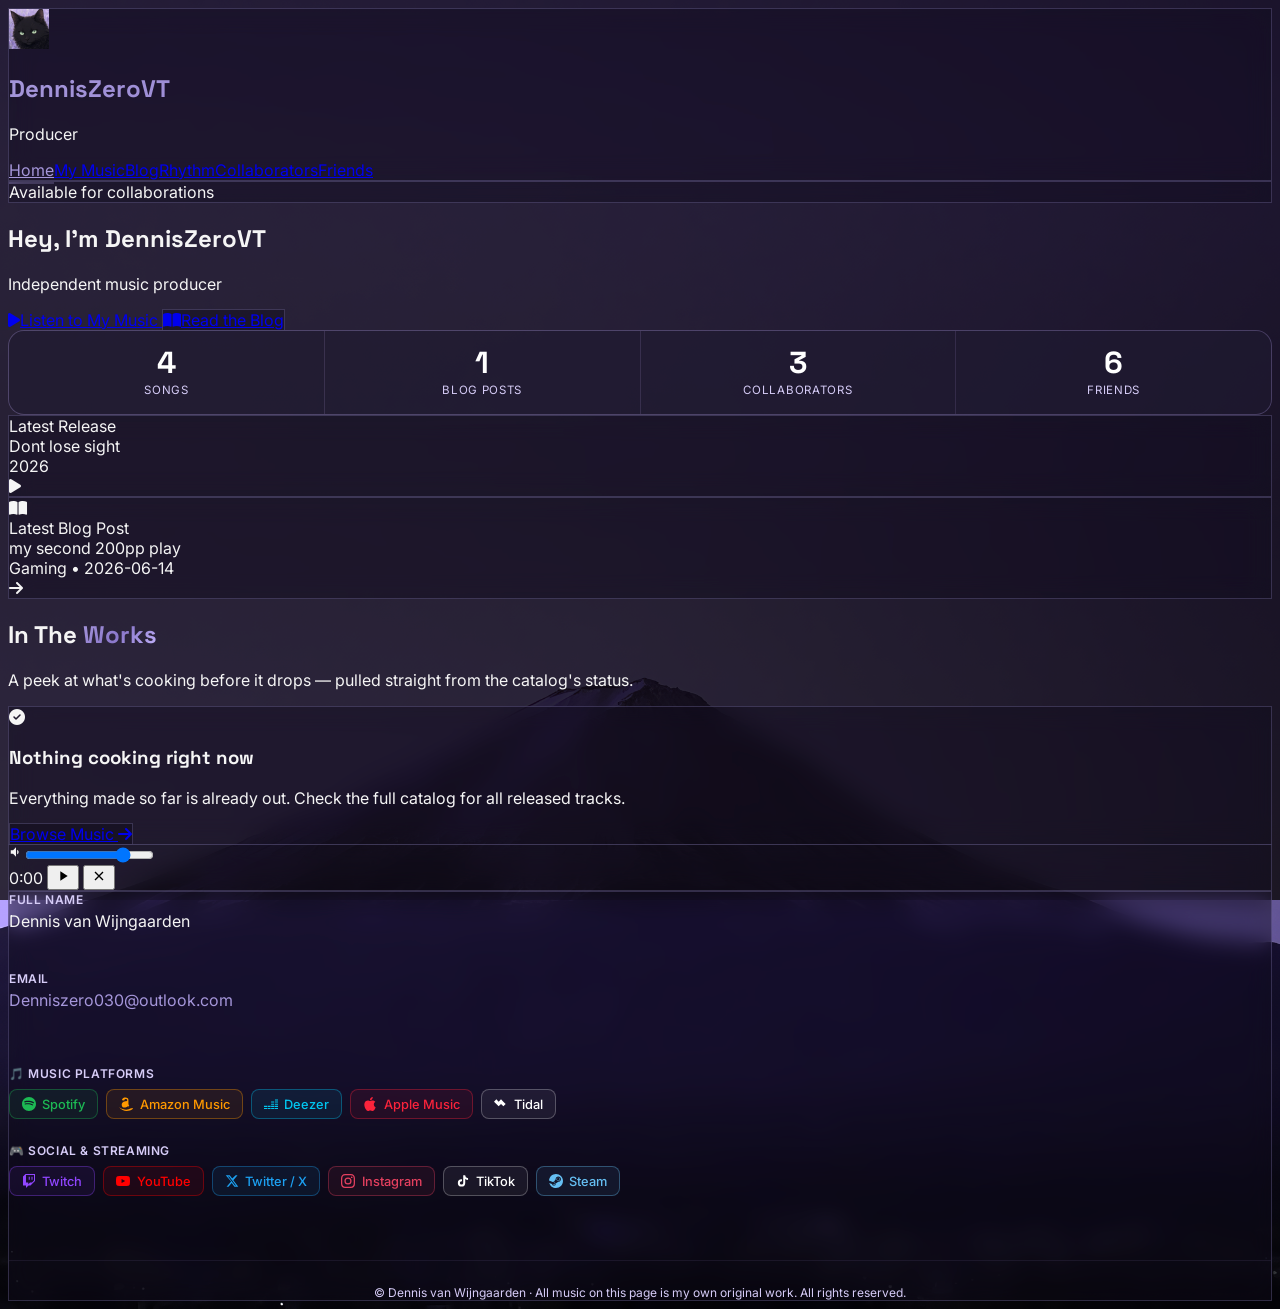
==== commit 1aeaccbc: "Add files via upload" ====
--- a/index.html
+++ b/index.html
@@ -3,8 +3,8 @@
 <head>
 <meta charset="utf-8"/>
 <meta name="viewport" content="width=device-width, initial-scale=1, viewport-fit=cover"/>
-<title>DennisZeroVT | Music Producer &amp; Game Developer</title>
-<meta name="description" content="Music producer and game developer. Original tracks, dev blog, friends & collaborators."/>
+<title>DennisZeroVT | Music Producer</title>
+<meta name="description" content="Music producer. Original tracks, blog, rhythm game stats, friends & collaborators."/>
 <meta name="theme-color" content="#A596DA"/>
 <link rel="canonical" href="https://denniszerovt.github.io/"/>
 
@@ -18,14 +18,14 @@
 <!-- Open Graph / Twitter social preview -->
 <meta property="og:type" content="website"/>
 <meta property="og:url" content="https://denniszerovt.github.io/"/>
-<meta property="og:title" content="DennisZeroVT — Music Producer & Game Developer"/>
-<meta property="og:description" content="Independent music producer and game developer."/>
+<meta property="og:title" content="DennisZeroVT — Music Producer"/>
+<meta property="og:description" content="Independent music producer."/>
 <meta property="og:image" content="https://denniszerovt.github.io/icons/pfp.png"/>
 <meta property="og:image:width" content="1024"/>
 <meta property="og:image:height" content="1024"/>
 <meta name="twitter:card" content="summary_large_image"/>
-<meta name="twitter:title" content="DennisZeroVT — Music Producer & Game Developer"/>
-<meta name="twitter:description" content="Independent music producer and game developer."/>
+<meta name="twitter:title" content="DennisZeroVT — Music Producer"/>
+<meta name="twitter:description" content="Independent music producer."/>
 <meta name="twitter:image" content="https://denniszerovt.github.io/icons/pfp.png"/>
 
 <!-- Critical shim: Tailwind is loaded from a CDN below and needs a beat to scan
@@ -47,6 +47,7 @@
 </style>
 
 <!-- Third-party assets -->
+<script src="https://cdn.tailwindcss.com" defer></script>
 <link href="https://cdnjs.cloudflare.com/ajax/libs/font-awesome/6.5.1/css/all.min.css" rel="stylesheet"/>
 <link href="https://fonts.googleapis.com" rel="preconnect"/>
 <link crossorigin="" href="https://fonts.gstatic.com" rel="preconnect"/>
@@ -78,7 +79,7 @@
         font-family: 'Space Grotesk', sans-serif;
     }
     
-    .glass { background: rgba(16, 12, 28, 0.45); backdrop-filter: blur(24px) saturate(140%); -webkit-backdrop-filter: blur(24px) saturate(140%); border: 1px solid rgba(165, 150, 218, 0.25); }
+    .glass { background: rgba(16, 12, 28, 0.45); backdrop-filter: blur(12px) saturate(120%); -webkit-backdrop-filter: blur(12px) saturate(120%); border: 1px solid rgba(165, 150, 218, 0.25); }
     
     .glow-hover {
         transition: all 0.3s cubic-bezier(0.4, 0, 0.2, 1);
@@ -139,49 +140,6 @@
     .nav-link.active {
         color: var(--accent) !important;
     }
-
-    /* --- NEW: Purple pill navigation (desktop) --- */
-    .nav-pill {
-        display: inline-flex;
-        align-items: center;
-        gap: 7px;
-        padding: 8px 16px;
-        border-radius: 4px;
-        font-size: 13px;
-        font-weight: 600;
-        font-family: 'Space Grotesk', sans-serif;
-        background: rgba(255,255,255,0.06);
-        border: 1px solid rgba(255,255,255,0.10);
-        color: rgba(255,255,255,0.65);
-        transition: all 0.22s cubic-bezier(0.4, 0, 0.2, 1);
-        text-decoration: none;
-        white-space: nowrap;
-    }
-    .nav-pill:hover {
-        background: rgba(165,150,218,0.16);
-        border-color: rgba(165,150,218,0.38);
-        color: #fff;
-        transform: translateY(-1px);
-        box-shadow: 0 4px 18px rgba(165,150,218,0.18);
-    }
-    .nav-pill.active {
-        background: linear-gradient(135deg, #A596DA 0%, #C4B5FD 100%) !important;
-        border-color: transparent !important;
-        color: #12101a !important;
-        box-shadow: 0 6px 24px rgba(165,150,218,0.38), 0 0 0 1px rgba(165,150,218,0.25);
-        font-weight: 700;
-    }
-    .nav-pill.active i { color: #12101a !important; }
-    /* Mobile drawer active = purple filled too */
-    #mobile-menu a.active {
-        background: linear-gradient(135deg, #A596DA 0%, #C4B5FD 100%) !important;
-        color: #12101a !important;
-        border: 1px solid transparent;
-        font-weight: 700;
-    }
-    #mobile-menu a.active i { color: #12101a !important; }
-    .nav-pill.active i { color: #12101a; }
-
     
     main {
         animation: fadeInUp 0.4s ease;
@@ -228,7 +186,7 @@
         position: fixed;
         inset: 0;
         background: rgba(0, 0, 0, 0.8);
-        backdrop-filter: blur(8px);
+        backdrop-filter: blur(6px); -webkit-backdrop-filter: blur(6px);
         z-index: 100;
         display: none;
         align-items: center;
@@ -342,7 +300,7 @@
         gap: 2rem;
     }
 
-    .people-grid .person-card { background: rgba(16, 12, 28, 0.45); backdrop-filter: blur(24px) saturate(140%); -webkit-backdrop-filter: blur(24px) saturate(140%); border: 1px solid rgba(165,150,218,0.25); border-radius: 6px; overflow: hidden; }
+    .people-grid .person-card { background: rgba(16, 12, 28, 0.45); backdrop-filter: blur(12px) saturate(120%); -webkit-backdrop-filter: blur(12px) saturate(120%); border: 1px solid rgba(165,150,218,0.25); border-radius: 1.5rem; overflow: hidden; }
 
     .person-banner {
         height: 120px;
@@ -365,7 +323,7 @@
     .person-avatar-wrap {
         width: 80px;
         height: 80px;
-        border-radius: 6px;
+        border-radius: 50%;
         background: var(--bg-card);
         border: 4px solid var(--bg-main);
         position: absolute;
@@ -406,7 +364,7 @@
     .person-role {
         display: inline-block;
         padding: 0.375rem 0.875rem;
-        border-radius: 2px;
+        border-radius: 9999px;
         font-size: 0.75rem;
         font-weight: 600;
         margin-bottom: 1rem;
@@ -432,7 +390,7 @@
 
     .p-tag {
         padding: 0.25rem 0.625rem;
-        border-radius: 2px;
+        border-radius: 0.375rem;
         background: rgba(165,150,218,0.1);
         border: 1px solid rgba(165, 150, 218, 0.2);
         font-size: 0.7rem;
@@ -444,7 +402,7 @@
     .person-song-ref {
         background: rgba(165,150,218,0.15);
         border: 1px solid rgba(165,150,218,0.3);
-        border-radius: 3px;
+        border-radius: 0.5rem;
         padding: 0.75rem;
         margin-bottom: 1rem;
         font-size: 0.875rem;
@@ -466,7 +424,7 @@
         align-items: center;
         gap: 0.5rem;
         padding: 0.625rem 1.25rem;
-        border-radius: 4px;
+        border-radius: 0.5rem;
         background: rgba(165,150,218,0.1);
         border: 1px solid rgba(165,150,218,0.3);
         color: var(--accent);
@@ -493,7 +451,7 @@
         align-items: center;
         gap: 0.5rem;
         padding: 0.5rem 1rem;
-        border-radius: 4px;
+        border-radius: 0.5rem;
         background: rgba(165,150,218,0.1);
         border: 1px solid rgba(165, 150, 218, 0.2);
         font-size: 0.875rem;
@@ -542,7 +500,7 @@
     .person-avatar-ring {
         width: 84px;
         height: 84px;
-        border-radius: 6px;
+        border-radius: 50%;
         overflow: hidden;
         border: 4px solid var(--bg-card);
         background: linear-gradient(135deg,#A596DA,#8B78CB);
@@ -558,7 +516,6 @@
         height: 100%;
         object-fit: cover;
         display: block;
-        border-radius: 4px;
     }
 
     .person-card-body {
@@ -585,7 +542,7 @@
         align-items: center;
         gap: 6px;
         padding: 3px 10px;
-        border-radius: 2px;
+        border-radius: 999px;
         font-size: 0.68rem;
         font-weight: 700;
         letter-spacing: 0.03em;
@@ -619,7 +576,7 @@
         align-items: center;
         gap: 5px;
         padding: 4px 10px;
-        border-radius: 2px;
+        border-radius: 999px;
         background: rgba(165,150,218,0.12);
         border: 1px solid rgba(165,150,218,0.28);
         font-size: 0.7rem;
@@ -640,7 +597,7 @@
         align-items: center;
         gap: 6px;
         padding: 7px 14px;
-        border-radius: 4px;
+        border-radius: 999px;
         background: linear-gradient(135deg, #A596DA, #C4B5FD);
         color: #14101f;
         text-decoration: none;
@@ -656,7 +613,7 @@
 
     /* ================= REDESIGN: Song Cards ================= */
     #songs-grid .group, #albums-grid .group {
-        border-radius: 4px;
+        border-radius: 1.25rem;
         background: rgba(20, 15, 32, 0.55);
     }
 
@@ -678,7 +635,7 @@
         left: 10px;
         z-index: 2;
         padding: 3px 10px;
-        border-radius: 2px;
+        border-radius: 999px;
         font-size: 0.68rem;
         font-weight: 700;
         background: rgba(10,7,18,0.65);
@@ -693,7 +650,7 @@
         gap: 4px;
         background: rgba(16,12,28,0.6);
         border: 1px solid rgba(165,150,218,0.25);
-        border-radius: 4px;
+        border-radius: 0.6rem;
         padding: 3px;
         flex-shrink: 0;
     }
@@ -701,7 +658,7 @@
     .view-toggle button {
         width: 36px;
         height: 34px;
-        border-radius: 2px;
+        border-radius: 0.45rem;
         color: var(--text-secondary);
         display: flex;
         align-items: center;
@@ -722,7 +679,7 @@
         align-items: center;
         gap: 6px;
         padding: 0.4rem 0.9rem;
-        border-radius: 4px;
+        border-radius: 999px;
         font-size: 0.78rem;
         font-weight: 600;
         background: rgba(16,12,28,0.55);
@@ -751,7 +708,7 @@
     .song-genre-chip {
         font-size: 9px;
         padding: 2px 8px;
-        border-radius: 2px;
+        border-radius: 999px;
         background: rgba(165,150,218,0.18);
         border: 1px solid rgba(165,150,218,0.35);
         color: #C4B5FD;
@@ -772,7 +729,7 @@
         align-items: center;
         gap: 1rem;
         padding: 0.75rem 1rem;
-        border-radius: 4px;
+        border-radius: 1rem;
         cursor: pointer;
         transition: all 0.25s ease;
     }
@@ -785,7 +742,7 @@
     .song-row .song-row-thumb {
         width: 56px;
         height: 56px;
-        border-radius: 3px;
+        border-radius: 0.65rem;
         overflow: hidden;
         flex-shrink: 0;
         background: linear-gradient(135deg,#1a1a1a,#0a0a0a);
@@ -825,7 +782,7 @@
         gap: 1px;
         background: rgba(165,150,218,0.15);
         border: 1px solid rgba(165,150,218,0.2);
-        border-radius: 6px;
+        border-radius: 1rem;
         overflow: hidden;
     }
 
@@ -872,7 +829,7 @@
     .blog-search input {
         width: 100%;
         padding: 0.7rem 1rem 0.7rem 2.5rem;
-        border-radius: 3px;
+        border-radius: 0.75rem;
         background: rgba(16,12,28,0.6);
         border: 1px solid rgba(165,150,218,0.25);
         color: #fff;
@@ -913,7 +870,7 @@
         justify-content: space-between;
         width: 100%;
         padding: 0.55rem 0.75rem;
-        border-radius: 3px;
+        border-radius: 0.6rem;
         font-size: 0.85rem;
         color: var(--text-secondary);
         background: transparent;
@@ -938,14 +895,14 @@
     .cat-list-btn .count {
         font-size: 0.7rem;
         padding: 1px 7px;
-        border-radius: 2px;
+        border-radius: 999px;
         background: rgba(255,255,255,0.08);
     }
 
     .blog-select {
         width: 100%;
         padding: 0.55rem 0.75rem;
-        border-radius: 3px;
+        border-radius: 0.6rem;
         background: rgba(16,12,28,0.6);
         border: 1px solid rgba(165,150,218,0.25);
         color: #fff;
@@ -1016,7 +973,7 @@
         align-items: center;
         gap: 0.4rem;
         padding: 0.4rem 0.75rem;
-        border-radius: 4px;
+        border-radius: 0.5rem;
         font-size: 0.8rem;
         font-weight: 500;
         text-decoration: none;
@@ -1047,7 +1004,6 @@
     .sb-instagram { color: #E4405F; border-color: rgba(228,64,95,0.35); background: rgba(228,64,95,0.08); }
     .sb-tiktok { color: #ffffff; border-color: rgba(255,255,255,0.25); background: rgba(255,255,255,0.06); }
     .sb-steam { color: #66C0F4; border-color: rgba(102,192,244,0.35); background: rgba(102,192,244,0.08); }
-    .sb-itch { color: #FA5C5C; border-color: rgba(250,92,92,0.35); background: rgba(250,92,92,0.08); }
     
     .info-footer-copy {
         margin-top: 2rem;
@@ -1059,41 +1015,45 @@
     }
 
 
+.grade-pill{padding:2px 8px;border-radius:6px;font-size:10px;font-weight:700;color:#fff;min-width:28px;text-align:center;display:inline-block}
+
 /* --- BACKDROP --- */
 body {
   background-image: url('bk.png');
   background-position: center center;
   background-size: cover;
   background-repeat: no-repeat;
-  background-attachment: fixed;
+  background-attachment: scroll;
   background-color: #0a0a0f;
 }
 body::after {
   content: "";
   position: fixed;
   inset: 0;
-  background: rgba(8, 6, 4, 0.78);
+  background: rgba(8, 6, 4, 0.78); /* darker overlay - change 0.78 to 0.6-0.9 */
   z-index: -1;
   pointer-events: none;
 }
 /* Page background */
-body{background-image:url('bk.png');background-position:center;background-size:cover;background-attachment:fixed;background-color:#0a0a0f}
+body{background-image:url('bk.png');background-position:center;background-size:cover;background-attachment:scroll;background-color:#0a0a0f}
 body::after{content:"";position:fixed;inset:0;background:rgba(8,6,4,0.78);z-index:-1;pointer-events:none}
 
 /* FINAL MOBILE FIX - overrides everything */
 @media (max-width: 768px) {
+  /* 1. Song overlay - allow scroll */
   #songOverlay > div.relative { padding: 0 !important; align-items: flex-end !important; }
   #songOverlayGlass {
     width: 100% !important;
     max-width: 100% !important;
     height: 92vh !important;
     max-height: 92vh !important;
-    border-radius: 6px 6px 0 0 !important;
+    border-radius: 1.5rem 1.5rem 0 0 !important;
     overflow-y: auto !important;
     margin: 0 !important;
   }
   #songOverlayGlass > div { width: 100% !important; }
   
+  /* 2. Tab content must be visible */
   #ovBlocks {
     display: block !important;
     visibility: visible !important;
@@ -1103,12 +1063,13 @@
     padding: 1rem 0 !important;
   }
   #ovBlocks p {
-    color: #d6ccf7 !important;
+    color: #d6ccf7 !important; /* light purple-white */
     font-size: 15px !important;
     line-height: 1.7 !important;
     margin: 0 !important;
   }
   
+  /* 3. People grid full width */
   .people-grid {
     display: grid !important;
     grid-template-columns: 1fr !important;
@@ -1124,21 +1085,24 @@
     margin: 0 !important;
   }
   
+  /* 4. Page content stretch */
   .content, main, section {
     width: 100% !important;
     max-width: 100vw !important;
     overflow-x: hidden !important;
   }
   
+  /* 5. Friend modal */
   #person-overlay .overlay-content {
     width: 100% !important;
     max-width: 100% !important;
     height: 90vh !important;
     max-height: 90vh !important;
-    border-radius: 6px 6px 0 0 !important;
+    border-radius: 1.5rem 1.5rem 0 0 !important;
     margin: 0 !important;
   }
   
+  /* 6. Bottom player safe area */
   #bottomPlayer { bottom: 0 !important; padding-bottom: env(safe-area-inset-bottom); }
 }
 
@@ -1154,7 +1118,7 @@
     align-items: flex-end !important;
   }
   #songOverlayGlass {
-    display: block !important;
+    display: block !important; /* kill flex-col */
     height: 92dvh !important;
     max-height: 92dvh !important;
     overflow-y: scroll !important;
@@ -1162,14 +1126,17 @@
     overscroll-behavior: contain !important;
     touch-action: pan-y !important;
   }
+  /* Make inner panels stack naturally */
   #songOverlayGlass > div {
     width: 100% !important;
     max-width: 100% !important;
     border: none !important;
   }
+  /* Ensure content area has space */
   #ovBlocks {
-    padding-bottom: 120px !important;
+    padding-bottom: 120px !important; /* space for bottom */
   }
+  /* Prevent body lock from blocking */
   body[style*="overflow: hidden"] {
     position: fixed !important;
     width: 100% !important;
@@ -1191,17 +1158,36 @@
 }
 html, body { overflow-x: hidden !important; max-width: 100vw !important; }
 
+/* Performance: let the browser skip layout/paint work for off-screen sections. */
+section { content-visibility: auto; contain-intrinsic-size: 1px 900px; }
+
+/* Respect users who prefer less motion. */
+@media (prefers-reduced-motion: reduce) {
+  *, *::before, *::after {
+    scroll-behavior: auto !important;
+    animation-duration: 0.01ms !important;
+    animation-iteration-count: 1 !important;
+    transition-duration: 0.01ms !important;
+  }
+}
+
+
+/* Kill iOS tap-flash + 300ms tap delay on interactive elements */
 a, button, .social-btn, .nav-link, input[type="range"] {
   -webkit-tap-highlight-color: transparent;
   touch-action: manipulation;
 }
 
+/* Prevent iOS Safari from auto-zooming the page when a text input is focused
+   (any input/select under 16px triggers this) */
 @media (max-width: 768px) {
   .blog-search input,
   .blog-select,
   select {
     font-size: 16px !important;
   }
+  /* Fixed backgrounds are expensive and buggy on mobile browsers (repaint
+     glitches / disappears behind position:fixed overlays on iOS Safari) */
   body {
     background-attachment: scroll !important;
   }
@@ -1211,6 +1197,10 @@
 <style id="hq-styles">
 /* ============================================================
    HQ / LQ (performance) toggle
+   LQ ("optimized") strips every expensive backdrop-filter blur on the
+   page (not just .glass), turns off the fixed/blurred backdrop, and
+   shortens animations — this is the part mobile GPUs choke on, so this
+   is where the visible/perceptible difference actually comes from.
    ============================================================ */
 body.optimized .glass,
 body.optimized .people-grid .person-card,
@@ -1254,6 +1244,7 @@
   color: white !important;
 }
 
+/* Tiny toast used to confirm the HQ/LQ tap actually did something */
 #hq-toast {
   position: fixed;
   left: 50%;
@@ -1265,7 +1256,7 @@
   font-size: 12.5px;
   font-weight: 600;
   padding: 10px 16px;
-  border-radius: 4px;
+  border-radius: 999px;
   z-index: 200;
   opacity: 0;
   pointer-events: none;
@@ -1277,6 +1268,12 @@
   transform: translate(-50%, 0);
 }
 
+/* ---------------------------------------------------------------------------
+   TAB NAVIGATION - SEO SAFE
+   - No JS: all sections visible (crawlers see everything)
+   - With JS: html.js hides all main>section, only .active shows
+   - Home contains hero + featured, other tabs show only their content
+   --------------------------------------------------------------------------- */
 html {
   scroll-behavior: smooth;
 }
@@ -1285,11 +1282,12 @@
   scroll-margin-top: 80px;
 }
 
+
 /* NEW HAMBURGER - black transparent */
-#mobile-menu-btn{width:44px;height:44px;border-radius:4px;background:rgba(255,255,255,0.06);border:1px solid rgba(255,255,255,0.12);display:flex;flex-direction:column;align-items:center;justify-content:center;gap:5px;transition:all .2s ease}
+#mobile-menu-btn{width:44px;height:44px;border-radius:12px;background:rgba(255,255,255,0.06);border:1px solid rgba(255,255,255,0.12);display:flex;flex-direction:column;align-items:center;justify-content:center;gap:5px;transition:all .2s ease}
 #mobile-menu-btn:hover{background:rgba(255,255,255,0.10);border-color:rgba(165,150,218,0.35)}
 #mobile-menu-btn:active{transform:scale(0.95)}
-#mobile-menu-btn .hb-line{width:18px;height:2px;background:#fff;border-radius:0;transition:all .28s cubic-bezier(.4,0,.2,1);display:block}
+#mobile-menu-btn .hb-line{width:18px;height:2px;background:#fff;border-radius:2px;transition:all .28s cubic-bezier(.4,0,.2,1);display:block}
 #mobile-menu-btn .hb-line:nth-child(2){width:14px;margin-left:4px}
 #mobile-menu-btn:hover .hb-line:nth-child(2){width:18px;margin-left:0}
 #mobile-menu-btn.is-open .hb-line:nth-child(1){transform:translateY(7px) rotate(45deg)}
@@ -1308,326 +1306,27 @@
 <noscript><style>main > section{display:block !important}</style></noscript>
 <script>document.documentElement.classList.add('js')</script>
 
-<!-- ================================================================
-     FIREFOX OPTIMIZATIONS + SQUARE AESTHETIC
-     Only radius overrides + safe scroll/perf tweaks. No color-scheme,
-     no font-smoothing — those trigger Firefox's system-theme override.
-     ================================================================ -->
-<style id="ff-and-square">
-/* ---------- SQUARE: Tailwind radius utilities ---------- */
-.rounded-sm            { border-radius: 2px !important; }
-.rounded, .rounded-md  { border-radius: 3px !important; }
-.rounded-lg            { border-radius: 4px !important; }
-.rounded-xl            { border-radius: 5px !important; }
-.rounded-2xl           { border-radius: 6px !important; }
-.rounded-3xl           { border-radius: 8px !important; }
-.rounded-full          { border-radius: 4px !important; }
-.rounded-\[2rem\]      { border-radius: 6px !important; }
-.rounded-t-\[2rem\]    { border-radius: 6px 6px 0 0 !important; }
-.rounded-t-\[1\.5rem\] { border-radius: 6px 6px 0 0 !important; }
-.rounded-b-\[1\.5rem\] { border-radius: 0 0 6px 6px !important; }
-
-/* ---------- SQUARE: custom components ---------- */
-.nav-pill, #hq-toggle, .view-toggle, .genre-pill-btn,
-.person-role-pill, .person-chip, .person-social-btn,
-.social-btn, .badge-platform, .p-tag, .cat-list-btn,
-.song-row, .song-row .song-row-thumb,
-.blog-search input, .blog-select, #mobile-menu-btn,
-.overlay-content, #songOverlayGlass, #albumOverlay .glass,
-.statusbar, .home-stats, .home-stat, #hq-toast,
-.genre-pill-btn, .twitter-btn { border-radius: 4px !important; }
-.home-stats { border-radius: 6px !important; }
-.home-stat  { border-radius: 0 !important; }
-.song-genre-chip, .song-year-badge, .badge-platform, .p-tag,
-.person-chip, .person-role-pill { border-radius: 2px !important; }
-.view-toggle button { border-radius: 2px !important; }
-.blog-search input, .blog-select, .cat-list-btn { border-radius: 3px !important; }
-
-/* ---------- SQUARE: covers & art ---------- */
-#songs-grid .aspect-square,
-#albums-grid .aspect-square,
-#ovCoverImg, #ovCoverEmoji,
-#bpCover, #bpEmoji,
-#alCover, #albumOverlay .w-60.h-60,
-#home-latest .w-20.h-20,
-#songOverlayGlass .w-64.h-64,
-#songOverlayGlass .w-64.h-64 > div { border-radius: 4px !important; }
-#songs-grid .aspect-square img,
-#albums-grid .aspect-square img { border-radius: 0 !important; }
-
-/* ---------- SQUARE: round buttons → squares ---------- */
-.w-14.h-14.rounded-full, .w-12.h-12.rounded-full,
-.w-10.h-10.rounded-full, .w-9.h-9.rounded-full,
-.w-8.h-8.rounded-full { border-radius: 3px !important; }
-.w-2.h-2.rounded-full { border-radius: 9999px !important; }
-#ovHandle { border-radius: 2px !important; }
-
-/* ---------- SQUARE: avatars become squircles ---------- */
-.person-avatar-ring, .person-avatar-wrap { border-radius: 6px !important; }
-.person-avatar-ring img, .person-avatar-wrap img { border-radius: 4px !important; }
-
-/* ---------- SQUARE: brand marks & misc ---------- */
-nav .w-10.h-10, #mobile-menu .w-10.h-10 { border-radius: 4px !important; }
-#mobile-menu-btn .hb-line { border-radius: 0 !important; }
-.logo { border-radius: 4px !important; }
-
-/* ================================================================
-   FIREFOX-ONLY — safe subset
-   ================================================================ */
-@-moz-document url-prefix() {
-  * {
-    scrollbar-width: thin;
-    scrollbar-color: rgba(165,150,218,0.45) transparent;
-  }
-  .modal-body, .lane-scroll, #songOverlayGlass,
-  #blog-posts-container, #mobile-menu nav,
-  .blog-sidebar {
-    scrollbar-width: thin;
-    scrollbar-color: rgba(165,150,218,0.6) rgba(0,0,0,0.25);
-  }
-
-  body { background-attachment: scroll !important; }
-  body.optimized { background-attachment: scroll !important; }
-
-  #songOverlay > .absolute.inset-0,
-  #albumOverlay > .absolute.inset-0,
-  #mobile-menu-overlay {
-    backdrop-filter: blur(6px);
-    -webkit-backdrop-filter: blur(6px);
-  }
-  #mobile-menu {
-    backdrop-filter: blur(10px);
-    -webkit-backdrop-filter: blur(10px);
-  }
-  .overlay {
-    backdrop-filter: blur(5px);
-    -webkit-backdrop-filter: blur(5px);
-  }
-
-  :focus-visible {
-    outline: 2px solid #A596DA;
-    outline-offset: 2px;
-  }
-
-  .person-card-bio {
-    display: -webkit-box;
-    -webkit-line-clamp: 3;
-    line-clamp: 3;
-    -webkit-box-orient: vertical;
-    overflow: hidden;
-  }
-
-  .gradient-text { background-clip: text; }
-}
-</style>
-
-<link rel="stylesheet" href="tailwind.css"/>
-<style id="flat-solid">
-/* ============================================================
-   FLAT / SOLID THEME  (Firefox-friendly)
-   No backdrop-filter, no glow/box-shadow, no fixed bg image,
-   no infinite animations. Opaque surfaces + crisp borders.
-   ============================================================ */
-:root{
-  --bg-main:#0f0c18; --bg-card:#171223; --bg-card-hover:#1e1830;
-  --surface:#171223; --surface-2:#1e1830;
-  --line:#2d2542; --line-hover:#6f5fb0;
-  --accent:#A596DA; --accent-soft:#C4B5FD;
-}
-html{scroll-behavior:smooth}
-*{scroll-behavior:auto}
-*,*::before,*::after{box-shadow:none!important;text-shadow:none!important}
-::selection{background:#A596DA;color:#0f0c18}
-
-/* background: one flat colour, nothing fixed or full-viewport to repaint */
-body,body.optimized{background:var(--bg-main)!important;background-image:none!important}
-body::after,body.optimized::after{display:none!important}
-
-/* every blur off, everywhere */
-*,*::before,*::after{backdrop-filter:none!important;-webkit-backdrop-filter:none!important}
-
-/* surfaces */
-.glass,.people-grid .person-card,.song-row,.home-stat,.view-toggle,
-#songs-grid .group,#albums-grid .group,.blog-search input,.blog-select,
-.genre-pill-btn,#mobile-menu,#hq-toast{
-  background:var(--surface)!important;
-  border:1px solid var(--line)!important;
-}
-nav.glass{background:#120e1d!important;border-width:0 0 1px 0!important}
-footer.glass{background:#120e1d!important;border-width:1px 0 0 0!important}
-.home-stats{background:var(--line)!important;border-color:var(--line)!important}
-.home-stat{border:0!important}
-.gradient-border::before{display:none!important}
-
-/* overlays: solid dim instead of blur */
-.overlay,#songOverlay>.absolute.inset-0,#albumOverlay>.absolute.inset-0,#mobile-menu-overlay{
-  background:rgba(7,5,12,.92)!important}
-#songOverlayGlass,#albumOverlay .glass,.overlay-content{background:#14101f!important}
-.song-year-badge{background:#0f0c18!important}
-
-/* hover: border + small lift only (compositor-cheap), no glow */
-.glow-hover:hover,.people-grid .person-card:hover,.song-row:hover,.nav-pill:hover{
-  border-color:var(--line-hover)!important}
-.glow-hover:hover,.people-grid .person-card:hover{transform:translateY(-2px)!important}
-.person-card:hover,.song-card:hover{transform:none}
-.glow-hover,.person-card,.song-card,.song-row,.nav-pill,.transition-all{
-  transition:transform .18s ease,border-color .18s ease,background-color .18s ease,color .18s ease!important}
-
-/* gradients -> solid accent */
-.gradient-text{background:none!important;-webkit-text-fill-color:currentColor!important;color:var(--accent-soft)!important}
-.from-\[\#A596DA\]{background-image:none!important;background-color:var(--accent)!important}
-.from-\[\#1a1a1a\],.from-\[\#2a2a2a\]{background-image:none!important;background-color:var(--surface-2)!important}
-.nav-pill.active,#mobile-menu a.active,.person-social-btn{background:var(--accent)!important;background-image:none!important;color:#0f0c18!important}
-.nav-pill{background:transparent!important}
-.nav-pill:hover{background:var(--surface-2)!important}
-.nav-pill.active:hover{background:var(--accent-soft)!important}
-.person-banner{background:#241c3a!important}
-.person-banner::after{display:none!important}
-.person-banner-bg{background:#241c3a!important}
-.person-avatar-ring{background:var(--surface-2)!important;border-color:var(--surface)!important}
-.person-card-body{padding-top:48px}
-
-/* motion: stop everything that runs forever */
-.animate-pulse,.floating,.music-bar{animation:none!important}
-main,.blog-post.active{animation:none!important}
-html.js main>section.active{animation:fadeIn .2s ease!important}
-.group-hover\:scale-105{transform:none!important}
-
-/* type polish */
-h1,h2,h3{letter-spacing:-.01em}
-.title-header p{letter-spacing:.02em}
-.blog-sidebar-title,.info-footer-label{letter-spacing:.1em}
-
-/* HQ/LQ toggle no longer does anything visible */
-#hq-toggle{display:none!important}
-
-@-moz-document url-prefix(){
-  *{scrollbar-width:thin;scrollbar-color:#4b4070 transparent}
-}
-</style>
-
-<style id="flat-gradients">
-/* Static gradients only: painted once, no blur, no fixed layers */
-:root{--g-accent:linear-gradient(135deg,#A596DA 0%,#C4B5FD 100%)}
-
-/* page: soft purple wash from the top + a faint side glow, fading into the base colour */
-body,body.optimized{
-  background-color:#0f0c18!important;
-  background-image:
-    radial-gradient(900px 520px at 12% -80px,rgba(165,150,218,.22),transparent 70%),
-    radial-gradient(800px 480px at 95% 140px,rgba(118,101,189,.16),transparent 70%),
-    linear-gradient(180deg,#171028 0,#0f0c18 720px)!important;
-  background-repeat:no-repeat!important;
-  background-size:100% 100%,100% 100%,100% 720px!important;
-  background-attachment:scroll!important;
-}
-
-/* cards: subtle top-lit gradient + purple hairline on top edge */
-.glass,.people-grid .person-card,.song-row,#songs-grid .group,#albums-grid .group{
-  background:linear-gradient(180deg,#1e1832 0%,#151021 100%)!important;
-  border-color:#33295a!important;
-}
-nav.glass{background:linear-gradient(180deg,#171028,#120e1d)!important}
-footer.glass{background:linear-gradient(180deg,#120e1d,#0c0912)!important}
-.home-stat{background:linear-gradient(180deg,#1e1832,#151021)!important}
-#songOverlayGlass,#albumOverlay .glass,.overlay-content,#mobile-menu{
-  background:linear-gradient(180deg,#1b1530,#110d1c)!important}
-.person-banner,.person-banner-bg{background:linear-gradient(135deg,#4a3d82 0%,#2a2147 60%,#1e1832 100%)!important}
-
-/* accents */
-.gradient-text{
-  background:linear-gradient(135deg,#A596DA 0%,#C4B5FD 55%,#E4DCFF 100%)!important;
-  -webkit-background-clip:text!important;background-clip:text!important;
-  -webkit-text-fill-color:transparent!important;color:transparent!important}
-.from-\[\#A596DA\],.nav-pill.active,#mobile-menu a.active,.person-social-btn{
-  background-image:var(--g-accent)!important;background-color:#A596DA!important}
-.nav-pill.active:hover,.person-social-btn:hover{filter:brightness(1.08)}
-.nav-pill:hover{background:rgba(165,150,218,.14)!important}
-.glow-hover:hover,.people-grid .person-card:hover,.song-row:hover{
-  border-color:#8b78cb!important}
-
-/* hero buttons + year/genre chips get a faint tint instead of flat grey */
-.song-genre-chip,.person-role-pill,.p-tag,.person-chip{background:rgba(165,150,218,.14)!important}
-.view-toggle button.active,.genre-pill-btn.active,.cat-list-btn.active{
-  background:linear-gradient(135deg,rgba(165,150,218,.32),rgba(139,120,203,.2))!important}
-</style>
-<style id="ff-perf">
-/* ---------- BACKDROP: bk.png on ONE static, GPU-composited layer ----------
-   Not background-attachment:fixed (Firefox repaints that every scroll frame).
-   A position:fixed layer is rasterised once and just composited while scrolling. */
-body,body.optimized{background:#0a0810!important;background-image:none!important}
-body::before{
-  content:"";position:fixed;inset:0;z-index:-1;pointer-events:none;
-  background:
-    radial-gradient(900px 520px at 12% -80px,rgba(165,150,218,.20),transparent 70%),
-    linear-gradient(rgba(10,7,16,.74),rgba(10,7,16,.84)),
-    url('bk.png') center center/cover no-repeat;
-  transform:translateZ(0);will-change:transform;
-}
-body::after,body.optimized::after{display:none!important}
-
-/* slightly see-through cards so the backdrop shows (plain alpha = cheap, unlike blur) */
-.glass,.people-grid .person-card,.song-row,#songs-grid .group,#albums-grid .group,.home-stat{
-  background:linear-gradient(180deg,rgba(30,24,50,.90),rgba(21,16,33,.93))!important}
-nav.glass{background:rgba(18,14,29,.96)!important}
-footer.glass{background:rgba(12,9,18,.94)!important}
-
-/* ---------- LAG: transitions / animations ---------- */
-html{scroll-behavior:auto!important}
-html.js main>section.active{animation:none!important}   /* fading a whole page = repaint of everything */
-.overlay,.overlay-content,#songOverlay,#albumOverlay{animation:none!important}
-#ovProgress,#bpProgress,#ovHandle{transition:none!important}  /* width was re-animating on every timeupdate */
-.glow-hover,.person-card,.song-card,.song-row,.nav-pill,.transition-all,.transition{
-  transition-duration:.12s!important}
-img{transition:none!important}
-
-/* ---------- LAG: don't lay out / paint what's off-screen ---------- */
-#songs-grid>*,#albums-grid>*,.people-grid>*,#blog-posts-container>*,#home-latest>*,#featured-projects-grid>*{
-  content-visibility:auto;contain-intrinsic-size:auto 380px}
-footer{content-visibility:auto;contain-intrinsic-size:auto 420px}
-img{content-visibility:auto}
-
-/* keep the fixed UI on their own layers so page scroll doesn't repaint them */
-nav.fixed,#bottomPlayer{will-change:transform;transform:translateZ(0)}
-#bottomPlayer.translate-y-full{transform:translateY(100%)}
-</style>
-<style id="plat-badge">.plat-badge{text-decoration:none;display:inline-block}.plat-badge:hover{filter:brightness(1.15)}</style>
-<style id="person-link-btn">
-.person-link-btn{display:inline-flex;align-items:center;justify-content:center;width:34px;height:34px;border-radius:4px;background:rgba(165,150,218,.12);border:1px solid rgba(165,150,218,.35);color:#A596DA;text-decoration:none;font-size:14px;transition:background .15s ease,color .15s ease,border-color .15s ease}
-.person-link-btn:hover{background:#A596DA;color:#14101f;border-color:#A596DA}
-</style>
-<style id="topbar">
-/* ---------- CLEAN TOP BAR ---------- */
-#topbar{background:rgba(15,12,24,.97)!important;border:0!important;border-bottom:1px solid #2d2542!important}
-#topbar .brand{display:flex;align-items:center;gap:11px;text-decoration:none;color:#fff}
-#topbar .brand-logo{width:34px;height:34px;border-radius:4px;overflow:hidden;background:#A596DA;display:flex;align-items:center;justify-content:center;font-weight:800;color:#0f0c18;flex-shrink:0}
-#topbar .brand-logo img{width:100%;height:100%;object-fit:cover;display:block}
-#topbar .brand-name{font-family:'Space Grotesk',sans-serif;font-weight:700;font-size:17px;letter-spacing:-.01em;color:#fff}
-#topbar .brand-name i{font-style:normal;color:#A596DA}
-.nav-seg{display:flex;align-items:center;gap:2px;padding:3px;border:1px solid #2d2542;border-radius:6px;background:#120e1d}
-.nav-seg .nav-pill{display:inline-flex;align-items:center;gap:8px;padding:7px 15px;border-radius:4px;border:0!important;background:transparent!important;background-image:none!important;
-  font:600 13px/1 'Space Grotesk',sans-serif;color:#a69fc2;text-decoration:none;white-space:nowrap;transform:none!important;transition:background-color .15s ease,color .15s ease!important}
-.nav-seg .nav-pill i{font-size:12px;opacity:.85}
-.nav-seg .nav-pill:hover{background:rgba(165,150,218,.14)!important;color:#fff}
-.nav-seg .nav-pill.active{background:#A596DA!important;background-image:none!important;color:#0f0c18!important;font-weight:700}
-.nav-seg .nav-pill.active i{color:#0f0c18!important;opacity:1}
-@media (max-width:767px){#topbar .brand-name{font-size:16px}}
-</style>
 </head>
 <body class="antialiased">
-<nav class="fixed top-0 w-full z-50 glass" id="topbar">
+<nav class="fixed top-0 w-full z-50 glass">
 <div class="max-w-[1680px] mx-auto px-4 sm:px-6 lg:px-8">
-<div class="flex items-center justify-between h-16">
-<a href="#home" data-page="home" class="brand" aria-label="DennisZeroVT home">
-<span class="brand-logo"><img alt="" src="/icons/pfp.png" width="34" height="34" decoding="async" onerror="this.style.display='none';this.parentNode.textContent='D'"/></span>
-<span class="brand-name">Dennis<i>ZeroVT</i></span>
-</a>
-<div class="hidden md:flex nav-seg">
-<a href="#home" data-page="home" class="nav-pill active"><i class="fas fa-house"></i>Home</a>
-<a href="#music" data-page="music" class="nav-pill"><i class="fas fa-music"></i>Music</a>
-<a href="#blog" data-page="blog" class="nav-pill"><i class="fas fa-book-open"></i>Blog</a>
-<a href="#collabs" data-page="collabs" class="nav-pill"><i class="fas fa-handshake"></i>Collabs</a>
-<a href="#friends" data-page="friends" class="nav-pill"><i class="fas fa-users"></i>Friends</a>
+<div class="flex items-center justify-between h-20">
+<div class="flex items-center gap-3">
+<div class="w-10 h-10 rounded-lg bg-gradient-to-br from-[#A596DA] to-[#C4B5FD] flex items-center justify-center overflow-hidden">
+<img alt="Dennis" src="/icons/pfp.png" class="w-full h-full object-cover" width="40" height="40" onerror="this.style.display='none';this.parentNode.textContent='D'" loading="lazy" decoding="async"/>
+</div>
+<div>
+<h1 class="text-xl font-bold gradient-text">DennisZeroVT</h1>
+<p class="text-xs text-[var(--text-secondary)]">Producer</p>
+</div>
+</div>
+<div class="hidden md:flex items-center gap-8">
+<a href="#home" data-page="home" class="nav-link text-sm font-medium text-[var(--text-secondary)] hover:text-white">Home</a>
+<a href="#music" data-page="music" class="nav-link text-sm font-medium text-[var(--text-secondary)] hover:text-white">My Music</a>
+<a href="#blog" data-page="blog" class="nav-link text-sm font-medium text-[var(--text-secondary)] hover:text-white">Blog</a>
+<a href="#rhythm" data-page="rhythm" class="nav-link text-sm font-medium text-[var(--text-secondary)] hover:text-white">Rhythm</a>
+<a href="#collabs" data-page="collabs" class="nav-link text-sm font-medium text-[var(--text-secondary)] hover:text-white">Collaborators</a>
+<a href="#friends" data-page="friends" class="nav-link text-sm font-medium text-[var(--text-secondary)] hover:text-white">Friends</a>
 </div>
 <div class="flex items-center gap-2">
 <button id="hq-toggle" class="px-3 py-1.5 rounded-lg glass text-xs font-semibold border border-[#A596DA]/30 hover:bg-[#A596DA]/20 transition md:hidden">HQ</button>
@@ -1643,12 +1342,13 @@
 <div id="mobile-menu" class="fixed top-0 right-0 h-[100dvh] w-[320px] max-w-[86vw] z-[70] bg-black/80 backdrop-blur-2xl border-l border-white/10 translate-x-full transition-transform duration-300 ease-out md:hidden flex flex-col">
 <div class="p-6 pt-7 border-b border-white/10 flex items-center gap-3">
 <div class="w-10 h-10 rounded-xl bg-gradient-to-br from-[#A596DA] to-[#C4B5FD] flex items-center justify-center font-bold text-black">D</div>
-<div><div class="font-bold text-white">DennisZeroVT</div><div class="text-xs text-white/50">Producer & Dev</div></div>
+<div><div class="font-bold text-white">DennisZeroVT</div><div class="text-xs text-white/50">Producer</div></div>
 </div>
 <nav class="flex-1 p-4 space-y-1.5 overflow-y-auto">
 <a href="#home" data-page="home" class="flex items-center gap-3 px-4 py-3.5 rounded-xl text-[15px] font-medium text-white/60 hover:text-white hover:bg-white/[0.08] transition"><i class="fas fa-house w-5"></i> Home</a>
 <a href="#music" data-page="music" class="flex items-center gap-3 px-4 py-3.5 rounded-xl text-[15px] font-medium text-white/60 hover:text-white hover:bg-white/[0.08] transition"><i class="fas fa-music w-5"></i> My Music</a>
 <a href="#blog" data-page="blog" class="flex items-center gap-3 px-4 py-3.5 rounded-xl text-[15px] font-medium text-white/60 hover:text-white hover:bg-white/[0.08] transition"><i class="fas fa-book-open w-5"></i> Blog</a>
+<a href="#rhythm" data-page="rhythm" class="flex items-center gap-3 px-4 py-3.5 rounded-xl text-[15px] font-medium text-white/60 hover:text-white hover:bg-white/[0.08] transition"><i class="fas fa-gamepad w-5"></i> Rhythm</a>
 <a href="#collabs" data-page="collabs" class="flex items-center gap-3 px-4 py-3.5 rounded-xl text-[15px] font-medium text-white/60 hover:text-white hover:bg-white/[0.08] transition"><i class="fas fa-handshake w-5"></i> Collaborators</a>
 <a href="#friends" data-page="friends" class="flex items-center gap-3 px-4 py-3.5 rounded-xl text-[15px] font-medium text-white/60 hover:text-white hover:bg-white/[0.08] transition"><i class="fas fa-users w-5"></i> Friends</a>
 </nav>
@@ -1678,14 +1378,14 @@
                             Hey, I'm <span class="text-[#A596DA]">DennisZeroVT</span>
 </h1>
 <p class="text-xl text-[var(--text-secondary)] leading-relaxed">
-                            Independent music producer and game developer 
+                            Independent music producer
                         </p>
 <div class="flex flex-wrap gap-4">
 <a class="px-8 py-4 rounded-lg bg-gradient-to-r from-[#A596DA] to-[#C4B5FD] font-semibold text-black glow-hover inline-flex items-center" href="#music">
 <i class="fas fa-play mr-2"></i>Listen to My Music
                             </a>
 <a class="px-8 py-4 rounded-lg glass font-semibold glow-hover inline-flex items-center" href="#blog">
-<i class="fas fa-gamepad mr-2"></i>View Game Projects
+<i class="fas fa-book-open mr-2"></i>Read the Blog
                             </a>
 </div>
 <div class="home-stats" id="home-stats"></div>
@@ -1716,7 +1416,7 @@
 <div class="text-center mb-16">
 <h1 class="text-5xl lg:text-6xl font-bold mb-4">My <span class="gradient-text">Music</span></h1>
 <p class="text-[var(--text-secondary)] text-lg max-w-2xl mx-auto">
-                        Original compositions blending ambient, electronic, and orchestral elements for games and standalone listening.
+                        Original compositions blending ambient, electronic, and orchestral elements.
                     </p>
 </div>
 <!-- Featured Songs -->
@@ -1781,7 +1481,7 @@
             <h3 class="font-semibold text-white truncate">Adrenaline</h3>
             <p class="text-sm text-[var(--text-secondary)] mt-1">DennisZeroVT</p>
             <div class="flex gap-1.5 mt-2 flex-wrap"><span class="song-genre-chip">Electronic</span><span class="song-genre-chip">Orchestral</span></div>
-            <div class="flex gap-1.5 mt-3 flex-wrap"><span class="text-[10px] px-2 py-0.5 rounded-full" style="background:#10B981;color:#fff">Released</span><a class="plat-badge text-[10px] px-2 py-0.5 rounded-full" href="https://open.spotify.com/artist/1sDYqTh1SQNJksxNAXbxyS" target="_blank" rel="noopener" onclick="event.stopPropagation()" title="Spotify artist page" style="background:#1DB954;color:#fff">Spotify</a><a class="plat-badge text-[10px] px-2 py-0.5 rounded-full" href="https://music.apple.com/nl/artist/denniszerovt/1840250778" target="_blank" rel="noopener" onclick="event.stopPropagation()" title="Apple Music artist page" style="background:#FA243C;color:#fff">Apple Music</a></div>
+            <div class="flex gap-1.5 mt-3 flex-wrap"><span class="text-[10px] px-2 py-0.5 rounded-full" style="background:#10B981;color:#fff">Released</span><span class="text-[10px] px-2 py-0.5 rounded-full" style="background:#1DB954;color:#fff">Spotify</span><span class="text-[10px] px-2 py-0.5 rounded-full" style="background:#FA243C;color:#fff">Apple Music</span></div>
         </div>
     </div>
 
@@ -1800,7 +1500,7 @@
             <h3 class="font-semibold text-white truncate">Snowfall</h3>
             <p class="text-sm text-[var(--text-secondary)] mt-1">DennisZeroVT</p>
             <div class="flex gap-1.5 mt-2 flex-wrap"><span class="song-genre-chip">Ambient</span><span class="song-genre-chip">Lo-fi</span></div>
-            <div class="flex gap-1.5 mt-3 flex-wrap"><span class="text-[10px] px-2 py-0.5 rounded-full" style="background:#10B981;color:#fff">Released</span><a class="plat-badge text-[10px] px-2 py-0.5 rounded-full" href="https://open.spotify.com/artist/1sDYqTh1SQNJksxNAXbxyS" target="_blank" rel="noopener" onclick="event.stopPropagation()" title="Spotify artist page" style="background:#1DB954;color:#fff">Spotify</a><a class="plat-badge text-[10px] px-2 py-0.5 rounded-full" href="https://music.apple.com/nl/artist/denniszerovt/1840250778" target="_blank" rel="noopener" onclick="event.stopPropagation()" title="Apple Music artist page" style="background:#FA243C;color:#fff">Apple Music</a></div>
+            <div class="flex gap-1.5 mt-3 flex-wrap"><span class="text-[10px] px-2 py-0.5 rounded-full" style="background:#10B981;color:#fff">Released</span><span class="text-[10px] px-2 py-0.5 rounded-full" style="background:#1DB954;color:#fff">Spotify</span><span class="text-[10px] px-2 py-0.5 rounded-full" style="background:#FA243C;color:#fff">Apple Music</span></div>
         </div>
     </div>
 
@@ -1819,7 +1519,7 @@
             <h3 class="font-semibold text-white truncate">Stuck In Time</h3>
             <p class="text-sm text-[var(--text-secondary)] mt-1">DennisZeroVT</p>
             <div class="flex gap-1.5 mt-2 flex-wrap"><span class="song-genre-chip">Rock</span><span class="song-genre-chip">Alternative</span></div>
-            <div class="flex gap-1.5 mt-3 flex-wrap"><span class="text-[10px] px-2 py-0.5 rounded-full" style="background:#10B981;color:#fff">Released</span><a class="plat-badge text-[10px] px-2 py-0.5 rounded-full" href="https://open.spotify.com/artist/1sDYqTh1SQNJksxNAXbxyS" target="_blank" rel="noopener" onclick="event.stopPropagation()" title="Spotify artist page" style="background:#1DB954;color:#fff">Spotify</a><a class="plat-badge text-[10px] px-2 py-0.5 rounded-full" href="https://music.apple.com/nl/artist/denniszerovt/1840250778" target="_blank" rel="noopener" onclick="event.stopPropagation()" title="Apple Music artist page" style="background:#FA243C;color:#fff">Apple Music</a></div>
+            <div class="flex gap-1.5 mt-3 flex-wrap"><span class="text-[10px] px-2 py-0.5 rounded-full" style="background:#10B981;color:#fff">Released</span><span class="text-[10px] px-2 py-0.5 rounded-full" style="background:#1DB954;color:#fff">Spotify</span><span class="text-[10px] px-2 py-0.5 rounded-full" style="background:#FA243C;color:#fff">Apple Music</span></div>
         </div>
     </div>
 <!-- STATIC_SONGS_END -->
@@ -1847,7 +1547,7 @@
 </div>
 </section>
 
-<!-- GAME DEV BLOG PAGE -->
+<!-- BLOG PAGE -->
 
 <!-- ===== BLOG SECTION ===== -->
 <section id="blog">
@@ -1855,7 +1555,7 @@
 <div class="text-center mb-12">
 <h1 class="text-5xl lg:text-6xl font-bold mb-4"><span class="gradient-text">Blog</span></h1>
 <p class="text-[var(--text-secondary)] text-lg max-w-2xl mx-auto">
-                        Dev logs, progress updates, and behind-the-scenes content from Snowfall and Stuck In Time.
+                        Progress updates and behind-the-scenes content from Snowfall and Stuck In Time.
                     </p>
 </div>
 
@@ -1904,6 +1604,317 @@
   </div>
 </div>
 
+</div>
+</section>
+
+
+<!-- ===== RHYTHM SECTION ===== -->
+<section id="rhythm">
+<div class="max-w-[1680px] mx-auto px-4 sm:px-6 lg:px-8 py-20">
+<div class="text-center mb-12">
+<h1 class="text-5xl lg:text-6xl font-bold mb-4">Rhythm <span class="gradient-text">Games</span></h1>
+<p class="text-[var(--text-secondary)] text-lg max-w-2xl mx-auto">
+                    DennisZeroChaos • Netherlands NL • producing music
+                </p>
+<div class="flex justify-center gap-2 mt-6 flex-wrap">
+<button class="rhythm-tab active px-4 py-2 rounded-lg bg-[#A596DA]/20 text-[#A596DA] text-sm font-medium" data-rhythm="overview">Overview</button>
+<button class="rhythm-tab px-4 py-2 rounded-lg bg-white/5 hover:bg-white/10 text-sm" data-rhythm="osu">osu!</button>
+<button class="rhythm-tab px-4 py-2 rounded-lg bg-white/5 hover:bg-white/10 text-sm" data-rhythm="mania">osu!mania 4K</button>
+<button class="rhythm-tab px-4 py-2 rounded-lg bg-white/5 hover:bg-white/10 text-sm" data-rhythm="etterna">Etterna</button>
+<button class="rhythm-tab px-4 py-2 rounded-lg bg-white/5 hover:bg-white/10 text-sm" data-rhythm="ffr">FFR</button>
+</div>
+</div>
+<div class="rhythm-panel" id="rhythm-overview">
+<div class="grid md:grid-cols-2 lg:grid-cols-4 gap-4 mb-8">
+<div class="glass rounded-2xl p-6 glow-hover">
+<div class="flex items-center justify-between mb-3">
+<span class="text-xs uppercase text-[var(--text-secondary)]">osu! Standard</span>
+<div class="w-8 h-8 rounded-lg bg-[#A596DA]/20 flex items-center justify-center"><i class="fas fa-circle text-[#A596DA] text-xs"></i></div>
+</div>
+<p class="text-2xl font-bold" id="overview-std-rank">-</p>
+<p class="text-xs text-[var(--text-secondary)] mb-3">Wereldwijde Ranking</p>
+<div class="flex gap-4 text-sm">
+<span><span class="font-bold text-[#A596DA]" id="overview-std-pp">-</span> pp</span>
+<span><span class="font-bold" id="overview-std-acc">-</span> acc</span>
+</div>
+</div>
+<div class="glass rounded-2xl p-6 glow-hover">
+<div class="flex items-center justify-between mb-3">
+<span class="text-xs uppercase text-[var(--text-secondary)]">osu!mania 4K</span>
+<div class="w-8 h-8 rounded-lg bg-[#A596DA]/20 flex items-center justify-center"><i class="fas fa-th text-[#A596DA] text-xs"></i></div>
+</div>
+<p class="text-2xl font-bold" id="overview-mania-rank">-</p>
+<p class="text-xs text-[var(--text-secondary)] mb-3">Wereldwijde Ranking</p>
+<div class="flex gap-4 text-sm">
+<span><span class="font-bold text-[#A596DA]" id="overview-mania-pp">-</span> pp</span>
+<span><span class="font-bold" id="overview-mania-acc">-</span> acc</span>
+</div>
+</div>
+<div class="glass rounded-2xl p-6 glow-hover">
+<div class="flex items-center justify-between mb-3">
+<span class="text-xs uppercase text-[var(--text-secondary)]">Etterna Online</span>
+<div class="w-8 h-8 rounded-lg bg-[#A596DA]/20 flex items-center justify-center"><i class="fas fa-chart-line text-[#A596DA] text-xs"></i></div>
+</div>
+<p class="text-2xl font-bold" id="overview-etterna-rank">-</p>
+<p class="text-xs text-[var(--text-secondary)] mb-3">Wereldwijde Ranking</p>
+<div class="text-sm">
+<span><span class="font-bold text-[#A596DA]" id="overview-etterna-overall">-</span> Overall Skill</span>
+</div>
+</div>
+<div class="glass rounded-2xl p-6 glow-hover">
+<div class="flex items-center justify-between mb-3">
+<span class="text-xs uppercase text-[var(--text-secondary)]">Flash Flash Revolution</span>
+<div class="w-8 h-8 rounded-lg bg-[#A596DA]/20 flex items-center justify-center"><i class="fas fa-bolt text-[#A596DA] text-xs"></i></div>
+</div>
+<p class="text-2xl font-bold" id="overview-ffr-skill">-</p>
+<p class="text-xs text-[var(--text-secondary)] mb-3">Skill Rating</p>
+<div class="flex gap-4 text-sm">
+<span><span class="font-bold text-[#A596DA]" id="overview-ffr-rank">-</span> rank</span>
+<span><span class="font-bold" id="overview-ffr-nl">-</span> NL</span>
+</div>
+</div>
+</div>
+<div class="grid lg:grid-cols-3 gap-6">
+<div class="lg:col-span-2 glass rounded-2xl p-6" style="overflow:hidden">
+<h3 class="text-sm uppercase tracking-wide text-[var(--text-secondary)] mb-4">Keyboard Layout</h3>
+<div class="bg-black/30 rounded-xl p-6" style="overflow:hidden">
+<div class="flex flex-col items-center gap-2" style="transform:scale(0.8);transform-origin:top center">
+<div class="flex gap-1.5">
+<div class="w-8 h-8 rounded bg-white/10 flex items-center justify-center text-xs">Q</div>
+<div class="w-8 h-8 rounded bg-white/10 flex items-center justify-center text-xs">W</div>
+<div class="w-8 h-8 rounded bg-white/10 flex items-center justify-center text-xs">E</div>
+<div class="w-8 h-8 rounded bg-white/10 flex items-center justify-center text-xs">R</div>
+<div class="w-8 h-8 rounded bg-white/10 flex items-center justify-center text-xs">T</div>
+<div class="w-8 h-8 rounded bg-white/10 flex items-center justify-center text-xs">Y</div>
+<div class="w-8 h-8 rounded bg-white/10 flex items-center justify-center text-xs">U</div>
+<div class="w-8 h-8 rounded bg-white/10 flex items-center justify-center text-xs">I</div>
+<div class="w-8 h-8 rounded bg-white/10 flex items-center justify-center text-xs">O</div>
+<div class="w-8 h-8 rounded bg-white/10 flex items-center justify-center text-xs">P</div>
+</div>
+<div class="flex gap-1.5">
+<div class="w-8 h-8 rounded bg-white/10 flex items-center justify-center text-xs">A</div>
+<div class="w-8 h-8 rounded bg-white/10 flex items-center justify-center text-xs">S</div>
+<div class="w-8 h-8 rounded bg-white/10 flex items-center justify-center text-xs">D</div>
+<div class="w-8 h-8 rounded bg-white/10 flex items-center justify-center text-xs">F</div>
+<div class="w-8 h-8 rounded bg-white/10 flex items-center justify-center text-xs">G</div>
+<div class="w-8 h-8 rounded bg-white/10 flex items-center justify-center text-xs">H</div>
+<div class="w-8 h-8 rounded bg-white/10 flex items-center justify-center text-xs">J</div>
+<div class="w-8 h-8 rounded bg-white/10 flex items-center justify-center text-xs">K</div>
+<div class="w-8 h-8 rounded bg-white/10 flex items-center justify-center text-xs">L</div>
+</div>
+<div class="flex gap-1.5">
+<div class="w-8 h-8 rounded bg-[#FF6B00] text-black flex items-center justify-center text-xs font-bold">Z</div>
+<div class="w-8 h-8 rounded bg-[#FF6B00] text-black flex items-center justify-center text-xs font-bold">X</div>
+<div class="w-8 h-8 rounded bg-[#A596DA] text-black flex items-center justify-center text-xs font-bold">C</div>
+<div class="w-8 h-8 rounded bg-[#A596DA] text-black flex items-center justify-center text-xs font-bold">V</div>
+<div class="w-8 h-8 rounded bg-white/10 flex items-center justify-center text-xs">B</div>
+<div class="w-8 h-8 rounded bg-white/10 flex items-center justify-center text-xs">N</div>
+<div class="w-8 h-8 rounded bg-white/10 flex items-center justify-center text-xs">M</div>
+<div class="w-8 h-8 rounded bg-[#FF6B00] text-black flex items-center justify-center text-xs font-bold">-</div>
+<div class="w-8 h-8 rounded bg-[#FF6B00] text-black flex items-center justify-center text-xs font-bold">/</div>
+</div>
+</div>
+<div class="flex justify-center gap-6 mt-4 text-xs text-[var(--text-secondary)]">
+<span><span class="text-[#A596DA]">●</span> osu!standard — A + S</span>
+<span><span style="color:#FF6B00">●</span> 4K mania — Z X - /</span>
+</div>
+</div>
+</div>
+<div class="glass rounded-2xl p-6">
+<h3 class="font-bold mb-4">Hardware focus</h3>
+<div class="space-y-3">
+<div>
+<div class="flex items-start gap-3"><div class="w-8 h-8 rounded-lg bg-[#6B5BFF]/20 flex items-center justify-center flex-shrink-0"><span class="text-[#8B7FFF] font-bold text-sm">W</span></div><div><p class="text-sm font-medium" id="tablet-model">Wacom CTL-4100WL — area</p><p class="text-xs text-[var(--text-secondary)]" id="tablet-specs">Full: 152×95mm (1.6) • Active: 135.111×76mm (1.7778)</p></div></div>
+</div>
+<div class="bg-black/30 rounded-lg p-4 h-48 flex items-center justify-center">
+<div class="relative" id="tablet-viz" style="width: 240px; height: 150px;">
+<!-- Full area outline -->
+<div class="absolute inset-0 border-2 border-white/70"></div>
+<div class="absolute -top-5 left-1/2 -translate-x-1/2 text-[10px] text-white/70 font-mono">152mm</div>
+<div class="absolute -left-8 top-1/2 -translate-y-1/2 -rotate-90 text-[10px] text-white/70 font-mono">95mm</div>
+<!-- Active area -->
+<div id="tablet-active" class="absolute bg-[#A596DA]" style="width: 95%; height: 65%; left:0; bottom:0;">
+<div id="tablet-label-w" class="absolute top-1 left-1/2 -translate-x-1/2 text-[10px] text-black/70 font-mono">95mm</div>
+<div id="tablet-label-h" class="absolute left-1 top-1/2 -translate-y-1/2 -rotate-90 origin-left text-[10px] text-black/70 font-mono">65mm</div>
+<div class="absolute inset-0 flex flex-col items-center justify-center">
+<div class="w-1 h-1 bg-black rounded-full mb-1"></div>
+<div class="text-[11px] text-black font-mono font-bold">1.7778</div>
+</div>
+</div>
+</div>
+</div>
+</div>
+</div>
+</div>
+</div>
+<!-- OSU STANDARD -->
+<div class="rhythm-panel hidden" id="rhythm-osu">
+<div class="grid lg:grid-cols-3 gap-6">
+<div class="space-y-6">
+<div class="glass rounded-2xl p-6">
+<h3 class="font-bold mb-4 flex items-center gap-2"><span class="w-2 h-2 rounded-full bg-[#A596DA]"></span> osu! Standard</h3>
+<div class="grid grid-cols-2 gap-4 text-sm">
+<div><p class="text-xs text-[var(--text-secondary)]">WERELDWIJDE RANKING</p><p class="text-xl font-bold" id="osu-panel-rank">-</p></div>
+<div><p class="text-xs text-[var(--text-secondary)]">NEDERLANDSE RANKING</p><p class="text-xl font-bold" id="osu-panel-country">-</p></div>
+<div><p class="text-xs text-[var(--text-secondary)]">PP</p><p class="text-lg font-bold text-[#A596DA]" id="osu-panel-pp">-</p></div>
+<div><p class="text-xs text-[var(--text-secondary)]">ACCURACY</p><p class="text-lg font-bold" id="osu-panel-acc">-</p></div>
+<div><p class="text-xs text-[var(--text-secondary)]">PLAY COUNT</p><p id="osu-panel-plays">-</p></div>
+<div><p class="text-xs text-[var(--text-secondary)]">PLAYTIME</p><p id="osu-panel-time">-</p></div>
+</div>
+<div class="mt-4 pt-4 border-t border-white/10">
+<p class="text-xs text-[var(--text-secondary)]">RANKED SCORE</p>
+<p class="font-mono" id="osu-panel-ranked">-</p>
+</div>
+</div>
+<div class="glass rounded-2xl p-6">
+<h4 class="text-xs uppercase text-[var(--text-secondary)] mb-3">Grades</h4>
+<div class="flex justify-between text-center">
+<div><div class="w-8 h-6 rounded bg-[#Fdd700] text-black text-xs flex items-center justify-center font-bold mx-auto mb-1">SS</div><p class="text-xs" id="osu-panel-g-ss">-</p></div>
+<div><div class="w-8 h-6 rounded bg-[#C0C0C0] text-black text-xs flex items-center justify-center font-bold mx-auto mb-1">SSH</div><p class="text-xs" id="osu-panel-g-ssh">-</p></div>
+<div><div class="w-8 h-6 rounded bg-[#Fdd700]/40 text-black text-xs flex items-center justify-center font-bold mx-auto mb-1">S</div><p class="text-xs" id="osu-panel-g-s">-</p></div>
+<div><div class="w-8 h-6 rounded bg-[#C0C0C0]/40 text-black text-xs flex items-center justify-center font-bold mx-auto mb-1">SH</div><p class="text-xs" id="osu-panel-g-sh">-</p></div>
+<div><div class="w-8 h-6 rounded bg-[#8BC34A] text-black text-xs flex items-center justify-center font-bold mx-auto mb-1">A</div><p class="text-xs" id="osu-panel-g-a">-</p></div>
+</div>
+</div>
+</div>
+<div class="lg:col-span-2 glass rounded-2xl p-6">
+<div class="flex items-center justify-between mb-4">
+<h3 class="font-bold">Top Plays</h3>
+<span class="text-xs px-2 py-1 rounded bg-[#A596DA]/20 text-[#A596DA]">pp farm</span>
+</div>
+<div class="overflow-x-auto">
+<table class="w-full text-sm">
+<tbody id="osu-panel-top5">
+<tr><td class="py-4 text-center text-[var(--text-secondary)]">-</td></tr>
+</tbody>
+</table>
+</div>
+</div>
+</div>
+</div>
+<div class="rhythm-panel hidden" id="rhythm-mania">
+<div class="grid lg:grid-cols-3 gap-6">
+<div class="space-y-6">
+<div class="glass rounded-2xl p-6">
+<h3 class="font-bold mb-4 flex items-center gap-2"><span class="w-2 h-2 rounded-full bg-[#A596DA]"></span> osu!mania 4K</h3>
+<div class="grid grid-cols-2 gap-4 text-sm">
+<div><p class="text-xs text-[var(--text-secondary)]">WERELDWIJDE</p><p class="text-xl font-bold" id="mania-panel-rank">-</p></div>
+<div><p class="text-xs text-[var(--text-secondary)]">NEDERLANDSE</p><p class="text-xl font-bold" id="mania-panel-country">-</p></div>
+<div><p class="text-xs text-[var(--text-secondary)]">PP</p><p class="text-lg font-bold text-[#A596DA]" id="mania-panel-pp">-pp</p></div>
+<div><p class="text-xs text-[var(--text-secondary)]">ACCURACY</p><p class="text-lg font-bold" id="mania-panel-acc">-</p></div>
+<div><p class="text-xs text-[var(--text-secondary)]">PLAY COUNT</p><p id="mania-panel-plays">-</p></div>
+<div><p class="text-xs text-[var(--text-secondary)]">PLAYTIME</p><p id="mania-panel-time">-</p></div>
+</div>
+</div>
+<div class="glass rounded-2xl p-6">
+<h4 class="text-xs uppercase text-[var(--text-secondary)] mb-3">Grades</h4>
+<div class="flex justify-between text-center">
+<div><div class="w-8 h-6 rounded bg-[#Fdd700] text-black text-xs flex items-center justify-center font-bold mx-auto mb-1">SS</div><p class="text-xs" id="mania-panel-g-ss">-</p></div>
+<div><div class="w-8 h-6 rounded bg-[#C0C0C0] text-black text-xs flex items-center justify-center font-bold mx-auto mb-1">SSH</div><p class="text-xs" id="mania-panel-g-ssh">-</p></div>
+<div><div class="w-8 h-6 rounded bg-[#Fdd700]/40 text-black text-xs flex items-center justify-center font-bold mx-auto mb-1">S</div><p class="text-xs" id="mania-panel-g-s">-</p></div>
+<div><div class="w-8 h-6 rounded bg-[#C0C0C0]/40 text-black text-xs flex items-center justify-center font-bold mx-auto mb-1">SH</div><p class="text-xs" id="mania-panel-g-sh">-</p></div>
+<div><div class="w-8 h-6 rounded bg-[#8BC34A] text-black text-xs flex items-center justify-center font-bold mx-auto mb-1">A</div><p class="text-xs" id="mania-panel-g-a">-</p></div>
+</div>
+</div>
+</div>
+<div class="lg:col-span-2 glass rounded-2xl p-6">
+<div class="flex items-center justify-between mb-4">
+<h3 class="font-bold">Top Plays — 4K</h3>
+<span class="text-xs px-2 py-1 rounded bg-[#A596DA]/20 text-[#A596DA]">LN focus</span>
+</div>
+<div class="overflow-x-auto">
+<table class="w-full text-sm">
+<tbody id="mania-panel-top5">
+<tr><td class="py-4 text-center text-[var(--text-secondary)]">-</td></tr>
+</tbody>
+</table>
+</div>
+</div>
+</div>
+</div>
+<div class="rhythm-panel hidden" id="rhythm-etterna">
+<div class="grid lg:grid-cols-3 gap-6">
+<div class="space-y-6">
+<div class="glass rounded-2xl p-6">
+<h3 class="font-bold mb-2">Etterna Online</h3>
+<p class="text-sm text-[var(--text-secondary)]">USERNAME</p>
+<p class="text-xl font-bold mb-3">DennisZeroVT</p>
+<p class="text-xs text-[var(--text-secondary)]">OVERALL RANK</p>
+<p class="text-2xl font-bold text-[#A596DA]"><span id="etterna-rank">-</span></p>
+<p class="text-2xl font-bold text-[#A596DA]"></p>
+<p class="text-xs mt-3"><span id="etterna-since">-</span></p>
+</div>
+<div class="glass rounded-2xl p-6">
+<h4 class="text-xs uppercase text-[var(--text-secondary)] mb-3">Skillsets</h4>
+<div class="space-y-2 text-sm">
+<div><div class="flex justify-between mb-1"><span>Overall</span><span class="font-mono" id="etterna-overall">-</span></div><div class="h-1.5 bg-white/10 rounded"><div class="h-full rounded" id="etterna-bar-overall" style="width:0%"></div></div></div>
+<div><div class="flex justify-between mb-1"><span>Stream</span><span class="font-mono" id="etterna-stream">-</span></div><div class="h-1.5 bg-white/10 rounded"><div class="h-full rounded" id="etterna-bar-stream" style="width:0%"></div></div></div>
+<div><div class="flex justify-between mb-1"><span>Jumpstream</span><span class="font-mono" id="etterna-jumpstream">-</span></div><div class="h-1.5 bg-white/10 rounded"><div class="h-full rounded" id="etterna-bar-jumpstream" style="width:0%"></div></div></div>
+<div><div class="flex justify-between mb-1"><span>Handstream</span><span class="font-mono" id="etterna-handstream">-</span></div><div class="h-1.5 bg-white/10 rounded"><div class="h-full rounded" id="etterna-bar-handstream" style="width:0%"></div></div></div>
+<div><div class="flex justify-between mb-1"><span>Jacks</span><span class="font-mono" id="etterna-jacks">-</span></div><div class="h-1.5 bg-white/10 rounded"><div class="h-full rounded" id="etterna-bar-jacks" style="width:0%"></div></div></div>
+<div><div class="flex justify-between mb-1"><span>Chordjacks</span><span class="font-mono" id="etterna-chordjacks">-</span></div><div class="h-1.5 bg-white/10 rounded"><div class="h-full rounded" id="etterna-bar-chordjacks" style="width:0%"></div></div></div>
+<div><div class="flex justify-between mb-1"><span>Stamina</span><span class="font-mono" id="etterna-stamina">-</span></div><div class="h-1.5 bg-white/10 rounded"><div class="h-full rounded" id="etterna-bar-stamina" style="width:0%"></div></div></div>
+<div><div class="flex justify-between mb-1"><span>Technical</span><span class="font-mono" id="etterna-technical">-</span></div><div class="h-1.5 bg-white/10 rounded"><div class="h-full rounded" id="etterna-bar-technical" style="width:0%"></div></div></div>
+</div>
+</div>
+</div>
+<div class="lg:col-span-2 glass rounded-2xl p-6">
+<div class="flex items-center justify-between mb-4">
+<h3 class="font-bold">Recent Top 10</h3>
+<span class="text-xs px-2 py-1 rounded bg-white/5">6 mei 2026</span>
+</div>
+<div class="overflow-x-auto">
+<table class="w-full text-sm">
+<thead>
+<tr class="border-b border-white/10 text-xs text-[var(--text-secondary)]">
+<th class="py-2 text-left w-8">#</th>
+<th class="py-2 text-left">SONG</th>
+<th class="py-2 text-right w-16">RATE</th>
+<th class="py-2 text-right w-16">ACC</th>
+</tr>
+</thead>
+<tbody id="etterna-top10">
+<tr><td class="py-4 text-center text-[var(--text-secondary)]" colspan="4">-</td></tr>
+</tbody>
+</table>
+</div>
+</div>
+</div>
+</div>
+<div class="rhythm-panel hidden" id="rhythm-ffr">
+<div class="grid lg:grid-cols-3 gap-6">
+<div class="space-y-6">
+<div class="glass rounded-2xl p-6">
+<h3 class="font-bold mb-2">Flash Flash Revolution</h3>
+<p class="text-sm text-[var(--text-secondary)]">USERNAME</p>
+<p class="text-xl font-bold mb-3">DennisZeroVT</p>
+<div class="grid grid-cols-2 gap-4">
+<div><p class="text-xs text-[var(--text-secondary)]">FFR RANK</p> <p class="text-xl font-bold" id="ffr-rank">-</p></div>
+<div><p class="text-xs text-[var(--text-secondary)]">AVG RANK</p><p class="text-xl font-bold" id="ffr-avg-rank">-</p></div>
+</div>
+<div class="mt-3"><p class="text-xs text-[var(--text-secondary)]">SKILL RATING</p><p class="text-2xl font-bold text-[#A596DA]"><p id="ffr-skill">-</p></p></div>
+</div>
+</div>
+<div class="lg:col-span-2 glass rounded-2xl p-6">
+<h3 class="font-bold mb-4">Top Scores</h3>
+<div class="overflow-x-auto">
+<table class="w-full text-sm">
+<thead>
+<tr class="border-b border-white/10 text-xs text-[var(--text-secondary)]">
+<th class="py-2 text-left w-8">#</th>
+<th class="py-2 text-left">SONG</th>
+<th class="py-2 text-right w-12">LVL</th>
+<th class="py-2 text-right w-16">SCORE</th>
+</tr>
+</thead>
+<tbody id="ffr-top10">
+<tr><td class="py-4 text-center text-[var(--text-secondary)]" colspan="4">-</td></tr>
+</tbody>
+</table>
+</div>
+</div>
+</div>
+</div>
 </div>
 </section>
 
@@ -2112,7 +2123,6 @@
 <a class="social-btn sb-instagram" href="https://www.instagram.com/DennisZeroVT" rel="noopener" target="_blank"><svg viewbox="0 0 24 24"><path d="M12 2.163c3.204 0 3.584.012 4.85.07 3.252.148 4.771 1.691 4.919 4.919.058 1.265.069 1.645.069 4.849 0 3.205-.012 3.584-.069 4.849-.149 3.225-1.664 4.771-4.919 4.919-1.266.058-1.644.07-4.85.07-3.204 0-3.584-.012-4.849-.07-3.26-.149-4.771-1.699-4.919-4.92-.058-1.265-.07-1.644-.07-4.849 0-3.204.013-3.583.07-4.849.149-3.227 1.664-4.771 4.919-4.919 1.266-.057 1.645-.069 4.849-.069zM12 0C8.741 0 8.333.014 7.053.072 2.695.272.273 2.69.073 7.052.014 8.333 0 8.741 0 12c0 3.259.014 3.668.072 4.948.2 4.358 2.618 6.78 6.98 6.98C8.333 23.986 8.741 24 12 24c3.259 0 3.668-.014 4.948-.072 4.354-.2 6.782-2.618 6.979-6.98.059-1.28.073-1.689.073-4.948 0-3.259-.014-3.667-.072-4.947-.196-4.354-2.617-6.78-6.979-6.98C15.668.014 15.259 0 12 0zm0 5.838a6.162 6.162 0 1 0 0 12.324 6.162 6.162 0 0 0 0-12.324zM12 16a4 4 0 1 1 0-8 4 4 0 0 1 0 8zm6.406-11.845a1.44 1.44 0 1 0 0 2.881 1.44 1.44 0 0 0 0-2.881z"></path></svg>Instagram</a>
 <a class="social-btn sb-tiktok" href="https://www.tiktok.com/@denniszerovt" rel="noopener" target="_blank"><svg viewbox="0 0 24 24"><path d="M19.59 6.69a4.83 4.83 0 0 1-3.77-4.25V2h-3.45v13.67a2.89 2.89 0 0 1-2.88 2.5 2.89 2.89 0 0 1-2.89-2.89 2.89 2.89 0 0 1 2.89-2.89c.28 0 .54.04.79.1V9.01a6.33 6.33 0 0 0-.79-.05 6.34 6.34 0 0 0-6.34 6.34 6.34 6.34 0 0 0 6.34 6.34 6.34 6.34 0 0 0 6.33-6.34V8.73a8.24 8.24 0 0 0 4.83 1.56V6.83a4.85 4.85 0 0 1-1.06-.14z"></path></svg>TikTok</a>
 <a class="social-btn sb-steam" href="https://steamcommunity.com/id/DennisZeroVT/" rel="noopener" target="_blank"><svg viewbox="0 0 24 24"><path d="M11.979 0C5.678 0 .511 4.86.022 11.037l6.432 2.658c.545-.371 1.203-.59 1.912-.59.063 0 .125.004.188.006l2.861-4.142V8.91c0-2.495 2.028-4.524 4.524-4.524 2.494 0 4.524 2.031 4.524 4.527s-2.03 4.525-4.524 4.525h-.105l-4.076 2.911c0 .052.004.105.004.159 0 1.875-1.515 3.396-3.39 3.396-1.635 0-3.016-1.173-3.331-2.718L.436 15.27C1.862 20.307 6.486 24 11.979 24c6.627 0 11.999-5.373 11.999-12S18.606 0 11.979 0zM7.54 18.21l-1.473-.61c.262.543.714.999 1.314 1.25 1.297.539 2.793-.076 3.332-1.375.263-.63.264-1.319.005-1.949s-.75-1.121-1.377-1.383c-.624-.26-1.29-.249-1.878-.03l1.523.63c.956.4 1.409 1.5 1.009 2.455-.397.957-1.497 1.41-2.455 1.012H7.54zm11.415-9.303c0-1.662-1.353-3.015-3.015-3.015-1.665 0-3.015 1.353-3.015 3.015 0 1.665 1.35 3.015 3.015 3.015 1.663 0 3.015-1.35 3.015-3.015zm-5.273-.005c0-1.252 1.013-2.266 2.265-2.266 1.249 0 2.266 1.014 2.266 2.266 0 1.251-1.017 2.265-2.266 2.265-1.253 0-2.265-1.014-2.265-2.265z"></path></svg>Steam</a>
-<a class="social-btn sb-itch" href="https://denniszerovt.itch.io/" rel="noopener" target="_blank"><svg viewbox="0 0 24 24"><path d="M3.13 1.338C2.08 1.96.02 4.328 0 4.95v1.03c0 1.303 1.22 2.45 2.325 2.45 1.33 0 2.436-1.102 2.436-2.41 0 1.308 1.07 2.41 2.4 2.41 1.328 0 2.362-1.102 2.362-2.41 0 1.308 1.137 2.41 2.467 2.41h.024c1.33 0 2.466-1.102 2.466-2.41 0 1.308 1.034 2.41 2.363 2.41 1.33 0 2.4-1.102 2.4-2.41 0 1.308 1.105 2.41 2.435 2.41C22.78 8.43 24 7.283 24 5.98V4.95c-.02-.622-2.08-2.99-3.13-3.612C17.37.917 8.51.81 3.13 1.337zM8.56 9.817c-.397.006-.812.076-1.13.218C6.323 10.522 6.1 11.25 6 12.917 5.785 16.25 5.17 18.8 5.1 22.17c2.73.572 5.55.886 8.1.826 2.396.013 4.87-.278 7.3-.826-.07-3.37-.688-5.92-.9-9.253-.1-1.667-.325-2.395-1.43-2.882-.36-.157-.832-.225-1.268-.216-.34.007-.68.078-.958.245-1.265.753-2.63.74-3.96.02-.37-.208-.76-.28-1.425-.268zm-.264 3.35h7.388c.103 0 .185.083.185.185v2.656c0 .102-.082.184-.185.184H8.297c-.102 0-.184-.082-.184-.184v-2.656c0-.102.082-.185.184-.185z"></path></svg>itch.io</a>
 </div>
 </div>
 </div>
@@ -2125,6 +2135,6 @@
 
 <div id="hq-toast"></div>
 
-<script src="app.js?v=1787600000000"></script>
+<script src="app.js" defer></script>
 </body>
 </html>
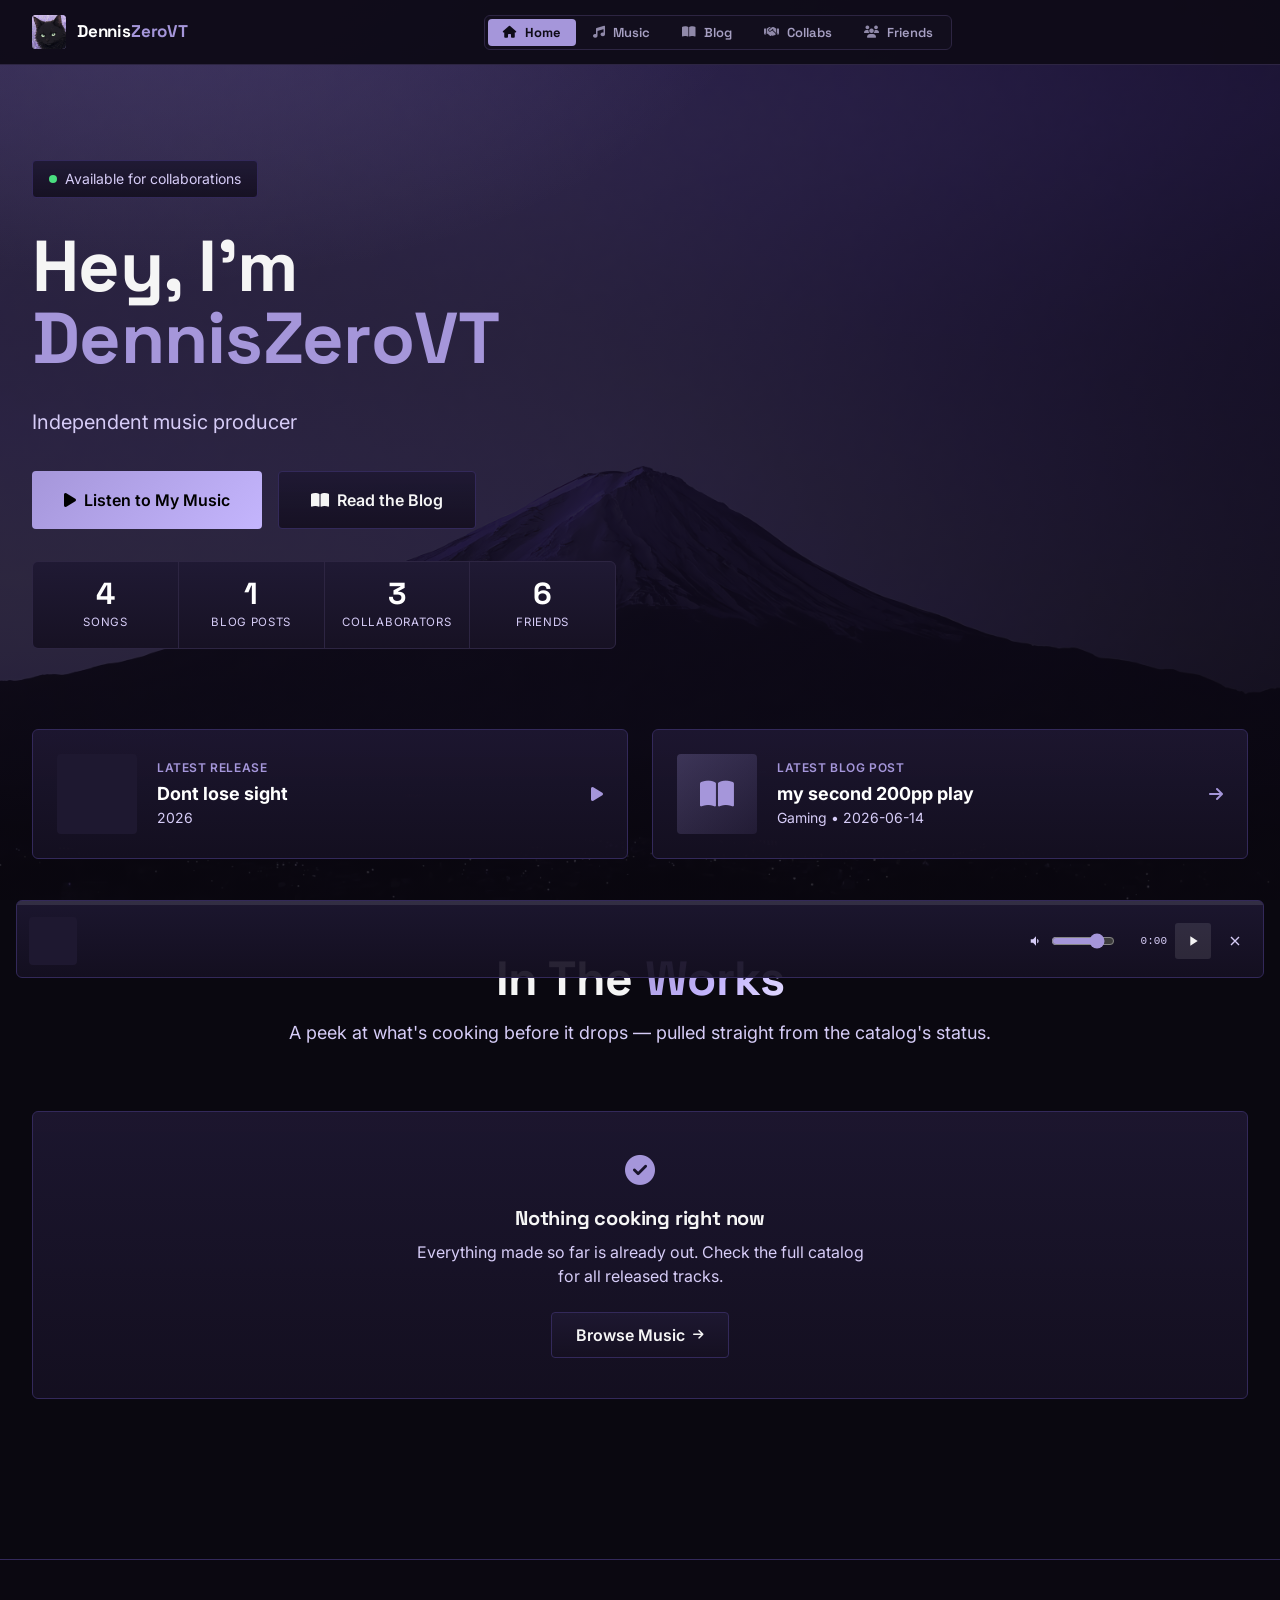
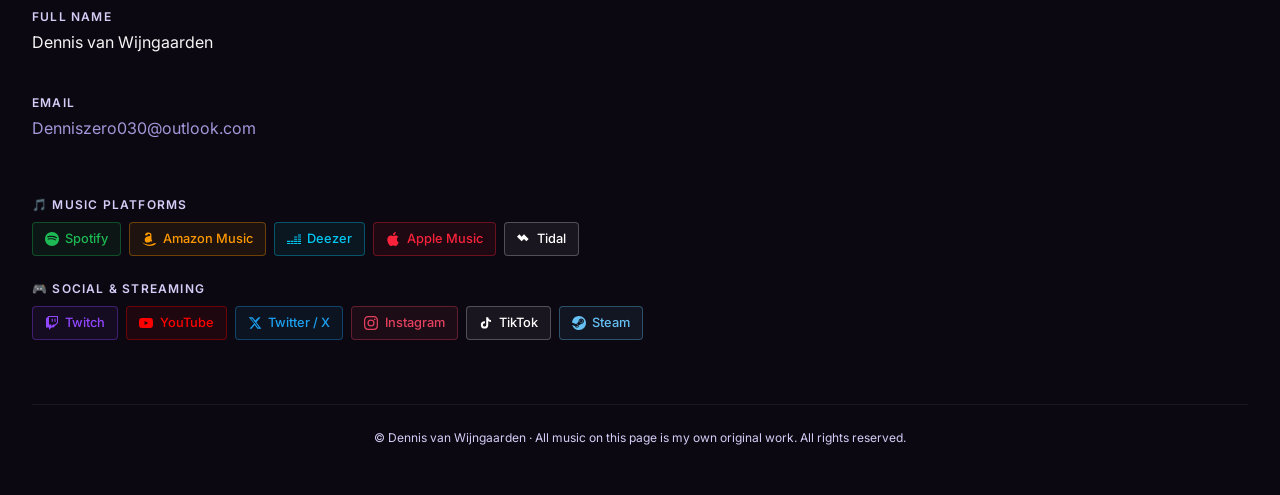
==== commit 997b7bda: "Add files via upload" ====
--- a/index.html
+++ b/index.html
@@ -4,7 +4,7 @@
 <meta charset="utf-8"/>
 <meta name="viewport" content="width=device-width, initial-scale=1, viewport-fit=cover"/>
 <title>DennisZeroVT | Music Producer</title>
-<meta name="description" content="Music producer. Original tracks, blog, rhythm game stats, friends & collaborators."/>
+<meta name="description" content="Music producer. Original tracks, blog, friends & collaborators."/>
 <meta name="theme-color" content="#A596DA"/>
 <link rel="canonical" href="https://denniszerovt.github.io/"/>
 
@@ -47,7 +47,6 @@
 </style>
 
 <!-- Third-party assets -->
-<script src="https://cdn.tailwindcss.com" defer></script>
 <link href="https://cdnjs.cloudflare.com/ajax/libs/font-awesome/6.5.1/css/all.min.css" rel="stylesheet"/>
 <link href="https://fonts.googleapis.com" rel="preconnect"/>
 <link crossorigin="" href="https://fonts.gstatic.com" rel="preconnect"/>
@@ -79,7 +78,7 @@
         font-family: 'Space Grotesk', sans-serif;
     }
     
-    .glass { background: rgba(16, 12, 28, 0.45); backdrop-filter: blur(12px) saturate(120%); -webkit-backdrop-filter: blur(12px) saturate(120%); border: 1px solid rgba(165, 150, 218, 0.25); }
+    .glass { background: rgba(16, 12, 28, 0.45); backdrop-filter: blur(24px) saturate(140%); -webkit-backdrop-filter: blur(24px) saturate(140%); border: 1px solid rgba(165, 150, 218, 0.25); }
     
     .glow-hover {
         transition: all 0.3s cubic-bezier(0.4, 0, 0.2, 1);
@@ -140,6 +139,49 @@
     .nav-link.active {
         color: var(--accent) !important;
     }
+
+    /* --- NEW: Purple pill navigation (desktop) --- */
+    .nav-pill {
+        display: inline-flex;
+        align-items: center;
+        gap: 7px;
+        padding: 8px 16px;
+        border-radius: 4px;
+        font-size: 13px;
+        font-weight: 600;
+        font-family: 'Space Grotesk', sans-serif;
+        background: rgba(255,255,255,0.06);
+        border: 1px solid rgba(255,255,255,0.10);
+        color: rgba(255,255,255,0.65);
+        transition: all 0.22s cubic-bezier(0.4, 0, 0.2, 1);
+        text-decoration: none;
+        white-space: nowrap;
+    }
+    .nav-pill:hover {
+        background: rgba(165,150,218,0.16);
+        border-color: rgba(165,150,218,0.38);
+        color: #fff;
+        transform: translateY(-1px);
+        box-shadow: 0 4px 18px rgba(165,150,218,0.18);
+    }
+    .nav-pill.active {
+        background: linear-gradient(135deg, #A596DA 0%, #C4B5FD 100%) !important;
+        border-color: transparent !important;
+        color: #12101a !important;
+        box-shadow: 0 6px 24px rgba(165,150,218,0.38), 0 0 0 1px rgba(165,150,218,0.25);
+        font-weight: 700;
+    }
+    .nav-pill.active i { color: #12101a !important; }
+    /* Mobile drawer active = purple filled too */
+    #mobile-menu a.active {
+        background: linear-gradient(135deg, #A596DA 0%, #C4B5FD 100%) !important;
+        color: #12101a !important;
+        border: 1px solid transparent;
+        font-weight: 700;
+    }
+    #mobile-menu a.active i { color: #12101a !important; }
+    .nav-pill.active i { color: #12101a; }
+
     
     main {
         animation: fadeInUp 0.4s ease;
@@ -186,7 +228,7 @@
         position: fixed;
         inset: 0;
         background: rgba(0, 0, 0, 0.8);
-        backdrop-filter: blur(6px); -webkit-backdrop-filter: blur(6px);
+        backdrop-filter: blur(8px);
         z-index: 100;
         display: none;
         align-items: center;
@@ -300,7 +342,7 @@
         gap: 2rem;
     }
 
-    .people-grid .person-card { background: rgba(16, 12, 28, 0.45); backdrop-filter: blur(12px) saturate(120%); -webkit-backdrop-filter: blur(12px) saturate(120%); border: 1px solid rgba(165,150,218,0.25); border-radius: 1.5rem; overflow: hidden; }
+    .people-grid .person-card { background: rgba(16, 12, 28, 0.45); backdrop-filter: blur(24px) saturate(140%); -webkit-backdrop-filter: blur(24px) saturate(140%); border: 1px solid rgba(165,150,218,0.25); border-radius: 6px; overflow: hidden; }
 
     .person-banner {
         height: 120px;
@@ -323,7 +365,7 @@
     .person-avatar-wrap {
         width: 80px;
         height: 80px;
-        border-radius: 50%;
+        border-radius: 6px;
         background: var(--bg-card);
         border: 4px solid var(--bg-main);
         position: absolute;
@@ -364,7 +406,7 @@
     .person-role {
         display: inline-block;
         padding: 0.375rem 0.875rem;
-        border-radius: 9999px;
+        border-radius: 2px;
         font-size: 0.75rem;
         font-weight: 600;
         margin-bottom: 1rem;
@@ -390,7 +432,7 @@
 
     .p-tag {
         padding: 0.25rem 0.625rem;
-        border-radius: 0.375rem;
+        border-radius: 2px;
         background: rgba(165,150,218,0.1);
         border: 1px solid rgba(165, 150, 218, 0.2);
         font-size: 0.7rem;
@@ -402,7 +444,7 @@
     .person-song-ref {
         background: rgba(165,150,218,0.15);
         border: 1px solid rgba(165,150,218,0.3);
-        border-radius: 0.5rem;
+        border-radius: 3px;
         padding: 0.75rem;
         margin-bottom: 1rem;
         font-size: 0.875rem;
@@ -424,7 +466,7 @@
         align-items: center;
         gap: 0.5rem;
         padding: 0.625rem 1.25rem;
-        border-radius: 0.5rem;
+        border-radius: 4px;
         background: rgba(165,150,218,0.1);
         border: 1px solid rgba(165,150,218,0.3);
         color: var(--accent);
@@ -451,7 +493,7 @@
         align-items: center;
         gap: 0.5rem;
         padding: 0.5rem 1rem;
-        border-radius: 0.5rem;
+        border-radius: 4px;
         background: rgba(165,150,218,0.1);
         border: 1px solid rgba(165, 150, 218, 0.2);
         font-size: 0.875rem;
@@ -500,7 +542,7 @@
     .person-avatar-ring {
         width: 84px;
         height: 84px;
-        border-radius: 50%;
+        border-radius: 6px;
         overflow: hidden;
         border: 4px solid var(--bg-card);
         background: linear-gradient(135deg,#A596DA,#8B78CB);
@@ -516,6 +558,7 @@
         height: 100%;
         object-fit: cover;
         display: block;
+        border-radius: 4px;
     }
 
     .person-card-body {
@@ -542,7 +585,7 @@
         align-items: center;
         gap: 6px;
         padding: 3px 10px;
-        border-radius: 999px;
+        border-radius: 2px;
         font-size: 0.68rem;
         font-weight: 700;
         letter-spacing: 0.03em;
@@ -576,7 +619,7 @@
         align-items: center;
         gap: 5px;
         padding: 4px 10px;
-        border-radius: 999px;
+        border-radius: 2px;
         background: rgba(165,150,218,0.12);
         border: 1px solid rgba(165,150,218,0.28);
         font-size: 0.7rem;
@@ -597,7 +640,7 @@
         align-items: center;
         gap: 6px;
         padding: 7px 14px;
-        border-radius: 999px;
+        border-radius: 4px;
         background: linear-gradient(135deg, #A596DA, #C4B5FD);
         color: #14101f;
         text-decoration: none;
@@ -613,7 +656,7 @@
 
     /* ================= REDESIGN: Song Cards ================= */
     #songs-grid .group, #albums-grid .group {
-        border-radius: 1.25rem;
+        border-radius: 4px;
         background: rgba(20, 15, 32, 0.55);
     }
 
@@ -635,7 +678,7 @@
         left: 10px;
         z-index: 2;
         padding: 3px 10px;
-        border-radius: 999px;
+        border-radius: 2px;
         font-size: 0.68rem;
         font-weight: 700;
         background: rgba(10,7,18,0.65);
@@ -650,7 +693,7 @@
         gap: 4px;
         background: rgba(16,12,28,0.6);
         border: 1px solid rgba(165,150,218,0.25);
-        border-radius: 0.6rem;
+        border-radius: 4px;
         padding: 3px;
         flex-shrink: 0;
     }
@@ -658,7 +701,7 @@
     .view-toggle button {
         width: 36px;
         height: 34px;
-        border-radius: 0.45rem;
+        border-radius: 2px;
         color: var(--text-secondary);
         display: flex;
         align-items: center;
@@ -679,7 +722,7 @@
         align-items: center;
         gap: 6px;
         padding: 0.4rem 0.9rem;
-        border-radius: 999px;
+        border-radius: 4px;
         font-size: 0.78rem;
         font-weight: 600;
         background: rgba(16,12,28,0.55);
@@ -708,7 +751,7 @@
     .song-genre-chip {
         font-size: 9px;
         padding: 2px 8px;
-        border-radius: 999px;
+        border-radius: 2px;
         background: rgba(165,150,218,0.18);
         border: 1px solid rgba(165,150,218,0.35);
         color: #C4B5FD;
@@ -729,7 +772,7 @@
         align-items: center;
         gap: 1rem;
         padding: 0.75rem 1rem;
-        border-radius: 1rem;
+        border-radius: 4px;
         cursor: pointer;
         transition: all 0.25s ease;
     }
@@ -742,7 +785,7 @@
     .song-row .song-row-thumb {
         width: 56px;
         height: 56px;
-        border-radius: 0.65rem;
+        border-radius: 3px;
         overflow: hidden;
         flex-shrink: 0;
         background: linear-gradient(135deg,#1a1a1a,#0a0a0a);
@@ -782,7 +825,7 @@
         gap: 1px;
         background: rgba(165,150,218,0.15);
         border: 1px solid rgba(165,150,218,0.2);
-        border-radius: 1rem;
+        border-radius: 6px;
         overflow: hidden;
     }
 
@@ -829,7 +872,7 @@
     .blog-search input {
         width: 100%;
         padding: 0.7rem 1rem 0.7rem 2.5rem;
-        border-radius: 0.75rem;
+        border-radius: 3px;
         background: rgba(16,12,28,0.6);
         border: 1px solid rgba(165,150,218,0.25);
         color: #fff;
@@ -870,7 +913,7 @@
         justify-content: space-between;
         width: 100%;
         padding: 0.55rem 0.75rem;
-        border-radius: 0.6rem;
+        border-radius: 3px;
         font-size: 0.85rem;
         color: var(--text-secondary);
         background: transparent;
@@ -895,14 +938,14 @@
     .cat-list-btn .count {
         font-size: 0.7rem;
         padding: 1px 7px;
-        border-radius: 999px;
+        border-radius: 2px;
         background: rgba(255,255,255,0.08);
     }
 
     .blog-select {
         width: 100%;
         padding: 0.55rem 0.75rem;
-        border-radius: 0.6rem;
+        border-radius: 3px;
         background: rgba(16,12,28,0.6);
         border: 1px solid rgba(165,150,218,0.25);
         color: #fff;
@@ -973,7 +1016,7 @@
         align-items: center;
         gap: 0.4rem;
         padding: 0.4rem 0.75rem;
-        border-radius: 0.5rem;
+        border-radius: 4px;
         font-size: 0.8rem;
         font-weight: 500;
         text-decoration: none;
@@ -1015,45 +1058,41 @@
     }
 
 
-.grade-pill{padding:2px 8px;border-radius:6px;font-size:10px;font-weight:700;color:#fff;min-width:28px;text-align:center;display:inline-block}
-
 /* --- BACKDROP --- */
 body {
   background-image: url('bk.png');
   background-position: center center;
   background-size: cover;
   background-repeat: no-repeat;
-  background-attachment: scroll;
+  background-attachment: fixed;
   background-color: #0a0a0f;
 }
 body::after {
   content: "";
   position: fixed;
   inset: 0;
-  background: rgba(8, 6, 4, 0.78); /* darker overlay - change 0.78 to 0.6-0.9 */
+  background: rgba(8, 6, 4, 0.78);
   z-index: -1;
   pointer-events: none;
 }
 /* Page background */
-body{background-image:url('bk.png');background-position:center;background-size:cover;background-attachment:scroll;background-color:#0a0a0f}
+body{background-image:url('bk.png');background-position:center;background-size:cover;background-attachment:fixed;background-color:#0a0a0f}
 body::after{content:"";position:fixed;inset:0;background:rgba(8,6,4,0.78);z-index:-1;pointer-events:none}
 
 /* FINAL MOBILE FIX - overrides everything */
 @media (max-width: 768px) {
-  /* 1. Song overlay - allow scroll */
   #songOverlay > div.relative { padding: 0 !important; align-items: flex-end !important; }
   #songOverlayGlass {
     width: 100% !important;
     max-width: 100% !important;
     height: 92vh !important;
     max-height: 92vh !important;
-    border-radius: 1.5rem 1.5rem 0 0 !important;
+    border-radius: 6px 6px 0 0 !important;
     overflow-y: auto !important;
     margin: 0 !important;
   }
   #songOverlayGlass > div { width: 100% !important; }
   
-  /* 2. Tab content must be visible */
   #ovBlocks {
     display: block !important;
     visibility: visible !important;
@@ -1063,13 +1102,12 @@
     padding: 1rem 0 !important;
   }
   #ovBlocks p {
-    color: #d6ccf7 !important; /* light purple-white */
+    color: #d6ccf7 !important;
     font-size: 15px !important;
     line-height: 1.7 !important;
     margin: 0 !important;
   }
   
-  /* 3. People grid full width */
   .people-grid {
     display: grid !important;
     grid-template-columns: 1fr !important;
@@ -1085,24 +1123,21 @@
     margin: 0 !important;
   }
   
-  /* 4. Page content stretch */
   .content, main, section {
     width: 100% !important;
     max-width: 100vw !important;
     overflow-x: hidden !important;
   }
   
-  /* 5. Friend modal */
   #person-overlay .overlay-content {
     width: 100% !important;
     max-width: 100% !important;
     height: 90vh !important;
     max-height: 90vh !important;
-    border-radius: 1.5rem 1.5rem 0 0 !important;
+    border-radius: 6px 6px 0 0 !important;
     margin: 0 !important;
   }
   
-  /* 6. Bottom player safe area */
   #bottomPlayer { bottom: 0 !important; padding-bottom: env(safe-area-inset-bottom); }
 }
 
@@ -1118,7 +1153,7 @@
     align-items: flex-end !important;
   }
   #songOverlayGlass {
-    display: block !important; /* kill flex-col */
+    display: block !important;
     height: 92dvh !important;
     max-height: 92dvh !important;
     overflow-y: scroll !important;
@@ -1126,17 +1161,14 @@
     overscroll-behavior: contain !important;
     touch-action: pan-y !important;
   }
-  /* Make inner panels stack naturally */
   #songOverlayGlass > div {
     width: 100% !important;
     max-width: 100% !important;
     border: none !important;
   }
-  /* Ensure content area has space */
   #ovBlocks {
-    padding-bottom: 120px !important; /* space for bottom */
-  }
-  /* Prevent body lock from blocking */
+    padding-bottom: 120px !important;
+  }
   body[style*="overflow: hidden"] {
     position: fixed !important;
     width: 100% !important;
@@ -1158,36 +1190,17 @@
 }
 html, body { overflow-x: hidden !important; max-width: 100vw !important; }
 
-/* Performance: let the browser skip layout/paint work for off-screen sections. */
-section { content-visibility: auto; contain-intrinsic-size: 1px 900px; }
-
-/* Respect users who prefer less motion. */
-@media (prefers-reduced-motion: reduce) {
-  *, *::before, *::after {
-    scroll-behavior: auto !important;
-    animation-duration: 0.01ms !important;
-    animation-iteration-count: 1 !important;
-    transition-duration: 0.01ms !important;
-  }
-}
-
-
-/* Kill iOS tap-flash + 300ms tap delay on interactive elements */
 a, button, .social-btn, .nav-link, input[type="range"] {
   -webkit-tap-highlight-color: transparent;
   touch-action: manipulation;
 }
 
-/* Prevent iOS Safari from auto-zooming the page when a text input is focused
-   (any input/select under 16px triggers this) */
 @media (max-width: 768px) {
   .blog-search input,
   .blog-select,
   select {
     font-size: 16px !important;
   }
-  /* Fixed backgrounds are expensive and buggy on mobile browsers (repaint
-     glitches / disappears behind position:fixed overlays on iOS Safari) */
   body {
     background-attachment: scroll !important;
   }
@@ -1197,10 +1210,6 @@
 <style id="hq-styles">
 /* ============================================================
    HQ / LQ (performance) toggle
-   LQ ("optimized") strips every expensive backdrop-filter blur on the
-   page (not just .glass), turns off the fixed/blurred backdrop, and
-   shortens animations — this is the part mobile GPUs choke on, so this
-   is where the visible/perceptible difference actually comes from.
    ============================================================ */
 body.optimized .glass,
 body.optimized .people-grid .person-card,
@@ -1244,7 +1253,6 @@
   color: white !important;
 }
 
-/* Tiny toast used to confirm the HQ/LQ tap actually did something */
 #hq-toast {
   position: fixed;
   left: 50%;
@@ -1256,7 +1264,7 @@
   font-size: 12.5px;
   font-weight: 600;
   padding: 10px 16px;
-  border-radius: 999px;
+  border-radius: 4px;
   z-index: 200;
   opacity: 0;
   pointer-events: none;
@@ -1268,12 +1276,6 @@
   transform: translate(-50%, 0);
 }
 
-/* ---------------------------------------------------------------------------
-   TAB NAVIGATION - SEO SAFE
-   - No JS: all sections visible (crawlers see everything)
-   - With JS: html.js hides all main>section, only .active shows
-   - Home contains hero + featured, other tabs show only their content
-   --------------------------------------------------------------------------- */
 html {
   scroll-behavior: smooth;
 }
@@ -1282,12 +1284,11 @@
   scroll-margin-top: 80px;
 }
 
-
 /* NEW HAMBURGER - black transparent */
-#mobile-menu-btn{width:44px;height:44px;border-radius:12px;background:rgba(255,255,255,0.06);border:1px solid rgba(255,255,255,0.12);display:flex;flex-direction:column;align-items:center;justify-content:center;gap:5px;transition:all .2s ease}
+#mobile-menu-btn{width:44px;height:44px;border-radius:4px;background:rgba(255,255,255,0.06);border:1px solid rgba(255,255,255,0.12);display:flex;flex-direction:column;align-items:center;justify-content:center;gap:5px;transition:all .2s ease}
 #mobile-menu-btn:hover{background:rgba(255,255,255,0.10);border-color:rgba(165,150,218,0.35)}
 #mobile-menu-btn:active{transform:scale(0.95)}
-#mobile-menu-btn .hb-line{width:18px;height:2px;background:#fff;border-radius:2px;transition:all .28s cubic-bezier(.4,0,.2,1);display:block}
+#mobile-menu-btn .hb-line{width:18px;height:2px;background:#fff;border-radius:0;transition:all .28s cubic-bezier(.4,0,.2,1);display:block}
 #mobile-menu-btn .hb-line:nth-child(2){width:14px;margin-left:4px}
 #mobile-menu-btn:hover .hb-line:nth-child(2){width:18px;margin-left:0}
 #mobile-menu-btn.is-open .hb-line:nth-child(1){transform:translateY(7px) rotate(45deg)}
@@ -1306,27 +1307,326 @@
 <noscript><style>main > section{display:block !important}</style></noscript>
 <script>document.documentElement.classList.add('js')</script>
 
+<!-- ================================================================
+     FIREFOX OPTIMIZATIONS + SQUARE AESTHETIC
+     Only radius overrides + safe scroll/perf tweaks. No color-scheme,
+     no font-smoothing — those trigger Firefox's system-theme override.
+     ================================================================ -->
+<style id="ff-and-square">
+/* ---------- SQUARE: Tailwind radius utilities ---------- */
+.rounded-sm            { border-radius: 2px !important; }
+.rounded, .rounded-md  { border-radius: 3px !important; }
+.rounded-lg            { border-radius: 4px !important; }
+.rounded-xl            { border-radius: 5px !important; }
+.rounded-2xl           { border-radius: 6px !important; }
+.rounded-3xl           { border-radius: 8px !important; }
+.rounded-full          { border-radius: 4px !important; }
+.rounded-\[2rem\]      { border-radius: 6px !important; }
+.rounded-t-\[2rem\]    { border-radius: 6px 6px 0 0 !important; }
+.rounded-t-\[1\.5rem\] { border-radius: 6px 6px 0 0 !important; }
+.rounded-b-\[1\.5rem\] { border-radius: 0 0 6px 6px !important; }
+
+/* ---------- SQUARE: custom components ---------- */
+.nav-pill, #hq-toggle, .view-toggle, .genre-pill-btn,
+.person-role-pill, .person-chip, .person-social-btn,
+.social-btn, .badge-platform, .p-tag, .cat-list-btn,
+.song-row, .song-row .song-row-thumb,
+.blog-search input, .blog-select, #mobile-menu-btn,
+.overlay-content, #songOverlayGlass, #albumOverlay .glass,
+.statusbar, .home-stats, .home-stat, #hq-toast,
+.genre-pill-btn, .twitter-btn { border-radius: 4px !important; }
+.home-stats { border-radius: 6px !important; }
+.home-stat  { border-radius: 0 !important; }
+.song-genre-chip, .song-year-badge, .badge-platform, .p-tag,
+.person-chip, .person-role-pill { border-radius: 2px !important; }
+.view-toggle button { border-radius: 2px !important; }
+.blog-search input, .blog-select, .cat-list-btn { border-radius: 3px !important; }
+
+/* ---------- SQUARE: covers & art ---------- */
+#songs-grid .aspect-square,
+#albums-grid .aspect-square,
+#ovCoverImg, #ovCoverEmoji,
+#bpCover, #bpEmoji,
+#alCover, #albumOverlay .w-60.h-60,
+#home-latest .w-20.h-20,
+#songOverlayGlass .w-64.h-64,
+#songOverlayGlass .w-64.h-64 > div { border-radius: 4px !important; }
+#songs-grid .aspect-square img,
+#albums-grid .aspect-square img { border-radius: 0 !important; }
+
+/* ---------- SQUARE: round buttons → squares ---------- */
+.w-14.h-14.rounded-full, .w-12.h-12.rounded-full,
+.w-10.h-10.rounded-full, .w-9.h-9.rounded-full,
+.w-8.h-8.rounded-full { border-radius: 3px !important; }
+.w-2.h-2.rounded-full { border-radius: 9999px !important; }
+#ovHandle { border-radius: 2px !important; }
+
+/* ---------- SQUARE: avatars become squircles ---------- */
+.person-avatar-ring, .person-avatar-wrap { border-radius: 6px !important; }
+.person-avatar-ring img, .person-avatar-wrap img { border-radius: 4px !important; }
+
+/* ---------- SQUARE: brand marks & misc ---------- */
+nav .w-10.h-10, #mobile-menu .w-10.h-10 { border-radius: 4px !important; }
+#mobile-menu-btn .hb-line { border-radius: 0 !important; }
+.logo { border-radius: 4px !important; }
+
+/* ================================================================
+   FIREFOX-ONLY — safe subset
+   ================================================================ */
+@-moz-document url-prefix() {
+  * {
+    scrollbar-width: thin;
+    scrollbar-color: rgba(165,150,218,0.45) transparent;
+  }
+  .modal-body, .lane-scroll, #songOverlayGlass,
+  #blog-posts-container, #mobile-menu nav,
+  .blog-sidebar {
+    scrollbar-width: thin;
+    scrollbar-color: rgba(165,150,218,0.6) rgba(0,0,0,0.25);
+  }
+
+  body { background-attachment: scroll !important; }
+  body.optimized { background-attachment: scroll !important; }
+
+  #songOverlay > .absolute.inset-0,
+  #albumOverlay > .absolute.inset-0,
+  #mobile-menu-overlay {
+    backdrop-filter: blur(6px);
+    -webkit-backdrop-filter: blur(6px);
+  }
+  #mobile-menu {
+    backdrop-filter: blur(10px);
+    -webkit-backdrop-filter: blur(10px);
+  }
+  .overlay {
+    backdrop-filter: blur(5px);
+    -webkit-backdrop-filter: blur(5px);
+  }
+
+  :focus-visible {
+    outline: 2px solid #A596DA;
+    outline-offset: 2px;
+  }
+
+  .person-card-bio {
+    display: -webkit-box;
+    -webkit-line-clamp: 3;
+    line-clamp: 3;
+    -webkit-box-orient: vertical;
+    overflow: hidden;
+  }
+
+  .gradient-text { background-clip: text; }
+}
+</style>
+
+<link rel="stylesheet" href="tailwind.css"/>
+<style id="flat-solid">
+/* ============================================================
+   FLAT / SOLID THEME  (Firefox-friendly)
+   No backdrop-filter, no glow/box-shadow, no fixed bg image,
+   no infinite animations. Opaque surfaces + crisp borders.
+   ============================================================ */
+:root{
+  --bg-main:#0f0c18; --bg-card:#171223; --bg-card-hover:#1e1830;
+  --surface:#171223; --surface-2:#1e1830;
+  --line:#2d2542; --line-hover:#6f5fb0;
+  --accent:#A596DA; --accent-soft:#C4B5FD;
+}
+html{scroll-behavior:smooth}
+*{scroll-behavior:auto}
+*,*::before,*::after{box-shadow:none!important;text-shadow:none!important}
+::selection{background:#A596DA;color:#0f0c18}
+
+/* background: one flat colour, nothing fixed or full-viewport to repaint */
+body,body.optimized{background:var(--bg-main)!important;background-image:none!important}
+body::after,body.optimized::after{display:none!important}
+
+/* every blur off, everywhere */
+*,*::before,*::after{backdrop-filter:none!important;-webkit-backdrop-filter:none!important}
+
+/* surfaces */
+.glass,.people-grid .person-card,.song-row,.home-stat,.view-toggle,
+#songs-grid .group,#albums-grid .group,.blog-search input,.blog-select,
+.genre-pill-btn,#mobile-menu,#hq-toast{
+  background:var(--surface)!important;
+  border:1px solid var(--line)!important;
+}
+nav.glass{background:#120e1d!important;border-width:0 0 1px 0!important}
+footer.glass{background:#120e1d!important;border-width:1px 0 0 0!important}
+.home-stats{background:var(--line)!important;border-color:var(--line)!important}
+.home-stat{border:0!important}
+.gradient-border::before{display:none!important}
+
+/* overlays: solid dim instead of blur */
+.overlay,#songOverlay>.absolute.inset-0,#albumOverlay>.absolute.inset-0,#mobile-menu-overlay{
+  background:rgba(7,5,12,.92)!important}
+#songOverlayGlass,#albumOverlay .glass,.overlay-content{background:#14101f!important}
+.song-year-badge{background:#0f0c18!important}
+
+/* hover: border + small lift only (compositor-cheap), no glow */
+.glow-hover:hover,.people-grid .person-card:hover,.song-row:hover,.nav-pill:hover{
+  border-color:var(--line-hover)!important}
+.glow-hover:hover,.people-grid .person-card:hover{transform:translateY(-2px)!important}
+.person-card:hover,.song-card:hover{transform:none}
+.glow-hover,.person-card,.song-card,.song-row,.nav-pill,.transition-all{
+  transition:transform .18s ease,border-color .18s ease,background-color .18s ease,color .18s ease!important}
+
+/* gradients -> solid accent */
+.gradient-text{background:none!important;-webkit-text-fill-color:currentColor!important;color:var(--accent-soft)!important}
+.from-\[\#A596DA\]{background-image:none!important;background-color:var(--accent)!important}
+.from-\[\#1a1a1a\],.from-\[\#2a2a2a\]{background-image:none!important;background-color:var(--surface-2)!important}
+.nav-pill.active,#mobile-menu a.active,.person-social-btn{background:var(--accent)!important;background-image:none!important;color:#0f0c18!important}
+.nav-pill{background:transparent!important}
+.nav-pill:hover{background:var(--surface-2)!important}
+.nav-pill.active:hover{background:var(--accent-soft)!important}
+.person-banner{background:#241c3a!important}
+.person-banner::after{display:none!important}
+.person-banner-bg{background:#241c3a!important}
+.person-avatar-ring{background:var(--surface-2)!important;border-color:var(--surface)!important}
+.person-card-body{padding-top:48px}
+
+/* motion: stop everything that runs forever */
+.animate-pulse,.floating,.music-bar{animation:none!important}
+main,.blog-post.active{animation:none!important}
+html.js main>section.active{animation:fadeIn .2s ease!important}
+.group-hover\:scale-105{transform:none!important}
+
+/* type polish */
+h1,h2,h3{letter-spacing:-.01em}
+.title-header p{letter-spacing:.02em}
+.blog-sidebar-title,.info-footer-label{letter-spacing:.1em}
+
+/* HQ/LQ toggle no longer does anything visible */
+#hq-toggle{display:none!important}
+
+@-moz-document url-prefix(){
+  *{scrollbar-width:thin;scrollbar-color:#4b4070 transparent}
+}
+</style>
+
+<style id="flat-gradients">
+/* Static gradients only: painted once, no blur, no fixed layers */
+:root{--g-accent:linear-gradient(135deg,#A596DA 0%,#C4B5FD 100%)}
+
+/* page: soft purple wash from the top + a faint side glow, fading into the base colour */
+body,body.optimized{
+  background-color:#0f0c18!important;
+  background-image:
+    radial-gradient(900px 520px at 12% -80px,rgba(165,150,218,.22),transparent 70%),
+    radial-gradient(800px 480px at 95% 140px,rgba(118,101,189,.16),transparent 70%),
+    linear-gradient(180deg,#171028 0,#0f0c18 720px)!important;
+  background-repeat:no-repeat!important;
+  background-size:100% 100%,100% 100%,100% 720px!important;
+  background-attachment:scroll!important;
+}
+
+/* cards: subtle top-lit gradient + purple hairline on top edge */
+.glass,.people-grid .person-card,.song-row,#songs-grid .group,#albums-grid .group{
+  background:linear-gradient(180deg,#1e1832 0%,#151021 100%)!important;
+  border-color:#33295a!important;
+}
+nav.glass{background:linear-gradient(180deg,#171028,#120e1d)!important}
+footer.glass{background:linear-gradient(180deg,#120e1d,#0c0912)!important}
+.home-stat{background:linear-gradient(180deg,#1e1832,#151021)!important}
+#songOverlayGlass,#albumOverlay .glass,.overlay-content,#mobile-menu{
+  background:linear-gradient(180deg,#1b1530,#110d1c)!important}
+.person-banner,.person-banner-bg{background:linear-gradient(135deg,#4a3d82 0%,#2a2147 60%,#1e1832 100%)!important}
+
+/* accents */
+.gradient-text{
+  background:linear-gradient(135deg,#A596DA 0%,#C4B5FD 55%,#E4DCFF 100%)!important;
+  -webkit-background-clip:text!important;background-clip:text!important;
+  -webkit-text-fill-color:transparent!important;color:transparent!important}
+.from-\[\#A596DA\],.nav-pill.active,#mobile-menu a.active,.person-social-btn{
+  background-image:var(--g-accent)!important;background-color:#A596DA!important}
+.nav-pill.active:hover,.person-social-btn:hover{filter:brightness(1.08)}
+.nav-pill:hover{background:rgba(165,150,218,.14)!important}
+.glow-hover:hover,.people-grid .person-card:hover,.song-row:hover{
+  border-color:#8b78cb!important}
+
+/* hero buttons + year/genre chips get a faint tint instead of flat grey */
+.song-genre-chip,.person-role-pill,.p-tag,.person-chip{background:rgba(165,150,218,.14)!important}
+.view-toggle button.active,.genre-pill-btn.active,.cat-list-btn.active{
+  background:linear-gradient(135deg,rgba(165,150,218,.32),rgba(139,120,203,.2))!important}
+</style>
+<style id="ff-perf">
+/* ---------- BACKDROP: bk.png on ONE static, GPU-composited layer ----------
+   Not background-attachment:fixed (Firefox repaints that every scroll frame).
+   A position:fixed layer is rasterised once and just composited while scrolling. */
+body,body.optimized{background:#0a0810!important;background-image:none!important}
+body::before{
+  content:"";position:fixed;inset:0;z-index:-1;pointer-events:none;
+  background:
+    radial-gradient(900px 520px at 12% -80px,rgba(165,150,218,.20),transparent 70%),
+    linear-gradient(rgba(10,7,16,.74),rgba(10,7,16,.84)),
+    url('bk.png') center center/cover no-repeat;
+  transform:translateZ(0);will-change:transform;
+}
+body::after,body.optimized::after{display:none!important}
+
+/* slightly see-through cards so the backdrop shows (plain alpha = cheap, unlike blur) */
+.glass,.people-grid .person-card,.song-row,#songs-grid .group,#albums-grid .group,.home-stat{
+  background:linear-gradient(180deg,rgba(30,24,50,.90),rgba(21,16,33,.93))!important}
+nav.glass{background:rgba(18,14,29,.96)!important}
+footer.glass{background:rgba(12,9,18,.94)!important}
+
+/* ---------- LAG: transitions / animations ---------- */
+html{scroll-behavior:auto!important}
+html.js main>section.active{animation:none!important}   /* fading a whole page = repaint of everything */
+.overlay,.overlay-content,#songOverlay,#albumOverlay{animation:none!important}
+#ovProgress,#bpProgress,#ovHandle{transition:none!important}  /* width was re-animating on every timeupdate */
+.glow-hover,.person-card,.song-card,.song-row,.nav-pill,.transition-all,.transition{
+  transition-duration:.12s!important}
+img{transition:none!important}
+
+/* ---------- LAG: don't lay out / paint what's off-screen ---------- */
+#songs-grid>*,#albums-grid>*,.people-grid>*,#blog-posts-container>*,#home-latest>*,#featured-projects-grid>*{
+  content-visibility:auto;contain-intrinsic-size:auto 380px}
+footer{content-visibility:auto;contain-intrinsic-size:auto 420px}
+img{content-visibility:auto}
+
+/* keep the fixed UI on their own layers so page scroll doesn't repaint them */
+nav.fixed,#bottomPlayer{will-change:transform;transform:translateZ(0)}
+#bottomPlayer.translate-y-full{transform:translateY(100%)}
+</style>
+<style id="plat-badge">.plat-badge{text-decoration:none;display:inline-block}.plat-badge:hover{filter:brightness(1.15)}</style>
+<style id="person-link-btn">
+.person-link-btn{display:inline-flex;align-items:center;justify-content:center;width:34px;height:34px;border-radius:4px;background:rgba(165,150,218,.12);border:1px solid rgba(165,150,218,.35);color:#A596DA;text-decoration:none;font-size:14px;transition:background .15s ease,color .15s ease,border-color .15s ease}
+.person-link-btn:hover{background:#A596DA;color:#14101f;border-color:#A596DA}
+</style>
+<style id="topbar">
+/* ---------- CLEAN TOP BAR ---------- */
+#topbar{background:rgba(15,12,24,.97)!important;border:0!important;border-bottom:1px solid #2d2542!important}
+#topbar .brand{display:flex;align-items:center;gap:11px;text-decoration:none;color:#fff}
+#topbar .brand-logo{width:34px;height:34px;border-radius:4px;overflow:hidden;background:#A596DA;display:flex;align-items:center;justify-content:center;font-weight:800;color:#0f0c18;flex-shrink:0}
+#topbar .brand-logo img{width:100%;height:100%;object-fit:cover;display:block}
+#topbar .brand-name{font-family:'Space Grotesk',sans-serif;font-weight:700;font-size:17px;letter-spacing:-.01em;color:#fff}
+#topbar .brand-name i{font-style:normal;color:#A596DA}
+.nav-seg{display:flex;align-items:center;gap:2px;padding:3px;border:1px solid #2d2542;border-radius:6px;background:#120e1d}
+.nav-seg .nav-pill{display:inline-flex;align-items:center;gap:8px;padding:7px 15px;border-radius:4px;border:0!important;background:transparent!important;background-image:none!important;
+  font:600 13px/1 'Space Grotesk',sans-serif;color:#a69fc2;text-decoration:none;white-space:nowrap;transform:none!important;transition:background-color .15s ease,color .15s ease!important}
+.nav-seg .nav-pill i{font-size:12px;opacity:.85}
+.nav-seg .nav-pill:hover{background:rgba(165,150,218,.14)!important;color:#fff}
+.nav-seg .nav-pill.active{background:#A596DA!important;background-image:none!important;color:#0f0c18!important;font-weight:700}
+.nav-seg .nav-pill.active i{color:#0f0c18!important;opacity:1}
+@media (max-width:767px){#topbar .brand-name{font-size:16px}}
+</style>
 </head>
 <body class="antialiased">
-<nav class="fixed top-0 w-full z-50 glass">
+<nav class="fixed top-0 w-full z-50 glass" id="topbar">
 <div class="max-w-[1680px] mx-auto px-4 sm:px-6 lg:px-8">
-<div class="flex items-center justify-between h-20">
-<div class="flex items-center gap-3">
-<div class="w-10 h-10 rounded-lg bg-gradient-to-br from-[#A596DA] to-[#C4B5FD] flex items-center justify-center overflow-hidden">
-<img alt="Dennis" src="/icons/pfp.png" class="w-full h-full object-cover" width="40" height="40" onerror="this.style.display='none';this.parentNode.textContent='D'" loading="lazy" decoding="async"/>
-</div>
-<div>
-<h1 class="text-xl font-bold gradient-text">DennisZeroVT</h1>
-<p class="text-xs text-[var(--text-secondary)]">Producer</p>
-</div>
-</div>
-<div class="hidden md:flex items-center gap-8">
-<a href="#home" data-page="home" class="nav-link text-sm font-medium text-[var(--text-secondary)] hover:text-white">Home</a>
-<a href="#music" data-page="music" class="nav-link text-sm font-medium text-[var(--text-secondary)] hover:text-white">My Music</a>
-<a href="#blog" data-page="blog" class="nav-link text-sm font-medium text-[var(--text-secondary)] hover:text-white">Blog</a>
-<a href="#rhythm" data-page="rhythm" class="nav-link text-sm font-medium text-[var(--text-secondary)] hover:text-white">Rhythm</a>
-<a href="#collabs" data-page="collabs" class="nav-link text-sm font-medium text-[var(--text-secondary)] hover:text-white">Collaborators</a>
-<a href="#friends" data-page="friends" class="nav-link text-sm font-medium text-[var(--text-secondary)] hover:text-white">Friends</a>
+<div class="flex items-center justify-between h-16">
+<a href="#home" data-page="home" class="brand" aria-label="DennisZeroVT home">
+<span class="brand-logo"><img alt="" src="/icons/pfp.png" width="34" height="34" decoding="async" onerror="this.style.display='none';this.parentNode.textContent='D'"/></span>
+<span class="brand-name">Dennis<i>ZeroVT</i></span>
+</a>
+<div class="hidden md:flex nav-seg">
+<a href="#home" data-page="home" class="nav-pill active"><i class="fas fa-house"></i>Home</a>
+<a href="#music" data-page="music" class="nav-pill"><i class="fas fa-music"></i>Music</a>
+<a href="#blog" data-page="blog" class="nav-pill"><i class="fas fa-book-open"></i>Blog</a>
+<a href="#collabs" data-page="collabs" class="nav-pill"><i class="fas fa-handshake"></i>Collabs</a>
+<a href="#friends" data-page="friends" class="nav-pill"><i class="fas fa-users"></i>Friends</a>
 </div>
 <div class="flex items-center gap-2">
 <button id="hq-toggle" class="px-3 py-1.5 rounded-lg glass text-xs font-semibold border border-[#A596DA]/30 hover:bg-[#A596DA]/20 transition md:hidden">HQ</button>
@@ -1348,7 +1648,6 @@
 <a href="#home" data-page="home" class="flex items-center gap-3 px-4 py-3.5 rounded-xl text-[15px] font-medium text-white/60 hover:text-white hover:bg-white/[0.08] transition"><i class="fas fa-house w-5"></i> Home</a>
 <a href="#music" data-page="music" class="flex items-center gap-3 px-4 py-3.5 rounded-xl text-[15px] font-medium text-white/60 hover:text-white hover:bg-white/[0.08] transition"><i class="fas fa-music w-5"></i> My Music</a>
 <a href="#blog" data-page="blog" class="flex items-center gap-3 px-4 py-3.5 rounded-xl text-[15px] font-medium text-white/60 hover:text-white hover:bg-white/[0.08] transition"><i class="fas fa-book-open w-5"></i> Blog</a>
-<a href="#rhythm" data-page="rhythm" class="flex items-center gap-3 px-4 py-3.5 rounded-xl text-[15px] font-medium text-white/60 hover:text-white hover:bg-white/[0.08] transition"><i class="fas fa-gamepad w-5"></i> Rhythm</a>
 <a href="#collabs" data-page="collabs" class="flex items-center gap-3 px-4 py-3.5 rounded-xl text-[15px] font-medium text-white/60 hover:text-white hover:bg-white/[0.08] transition"><i class="fas fa-handshake w-5"></i> Collaborators</a>
 <a href="#friends" data-page="friends" class="flex items-center gap-3 px-4 py-3.5 rounded-xl text-[15px] font-medium text-white/60 hover:text-white hover:bg-white/[0.08] transition"><i class="fas fa-users w-5"></i> Friends</a>
 </nav>
@@ -1481,7 +1780,7 @@
             <h3 class="font-semibold text-white truncate">Adrenaline</h3>
             <p class="text-sm text-[var(--text-secondary)] mt-1">DennisZeroVT</p>
             <div class="flex gap-1.5 mt-2 flex-wrap"><span class="song-genre-chip">Electronic</span><span class="song-genre-chip">Orchestral</span></div>
-            <div class="flex gap-1.5 mt-3 flex-wrap"><span class="text-[10px] px-2 py-0.5 rounded-full" style="background:#10B981;color:#fff">Released</span><span class="text-[10px] px-2 py-0.5 rounded-full" style="background:#1DB954;color:#fff">Spotify</span><span class="text-[10px] px-2 py-0.5 rounded-full" style="background:#FA243C;color:#fff">Apple Music</span></div>
+            <div class="flex gap-1.5 mt-3 flex-wrap"><span class="text-[10px] px-2 py-0.5 rounded-full" style="background:#10B981;color:#fff">Released</span><a class="plat-badge text-[10px] px-2 py-0.5 rounded-full" href="https://open.spotify.com/artist/1sDYqTh1SQNJksxNAXbxyS" target="_blank" rel="noopener" onclick="event.stopPropagation()" title="Spotify artist page" style="background:#1DB954;color:#fff">Spotify</a><a class="plat-badge text-[10px] px-2 py-0.5 rounded-full" href="https://music.apple.com/nl/artist/denniszerovt/1840250778" target="_blank" rel="noopener" onclick="event.stopPropagation()" title="Apple Music artist page" style="background:#FA243C;color:#fff">Apple Music</a></div>
         </div>
     </div>
 
@@ -1500,7 +1799,7 @@
             <h3 class="font-semibold text-white truncate">Snowfall</h3>
             <p class="text-sm text-[var(--text-secondary)] mt-1">DennisZeroVT</p>
             <div class="flex gap-1.5 mt-2 flex-wrap"><span class="song-genre-chip">Ambient</span><span class="song-genre-chip">Lo-fi</span></div>
-            <div class="flex gap-1.5 mt-3 flex-wrap"><span class="text-[10px] px-2 py-0.5 rounded-full" style="background:#10B981;color:#fff">Released</span><span class="text-[10px] px-2 py-0.5 rounded-full" style="background:#1DB954;color:#fff">Spotify</span><span class="text-[10px] px-2 py-0.5 rounded-full" style="background:#FA243C;color:#fff">Apple Music</span></div>
+            <div class="flex gap-1.5 mt-3 flex-wrap"><span class="text-[10px] px-2 py-0.5 rounded-full" style="background:#10B981;color:#fff">Released</span><a class="plat-badge text-[10px] px-2 py-0.5 rounded-full" href="https://open.spotify.com/artist/1sDYqTh1SQNJksxNAXbxyS" target="_blank" rel="noopener" onclick="event.stopPropagation()" title="Spotify artist page" style="background:#1DB954;color:#fff">Spotify</a><a class="plat-badge text-[10px] px-2 py-0.5 rounded-full" href="https://music.apple.com/nl/artist/denniszerovt/1840250778" target="_blank" rel="noopener" onclick="event.stopPropagation()" title="Apple Music artist page" style="background:#FA243C;color:#fff">Apple Music</a></div>
         </div>
     </div>
 
@@ -1519,7 +1818,7 @@
             <h3 class="font-semibold text-white truncate">Stuck In Time</h3>
             <p class="text-sm text-[var(--text-secondary)] mt-1">DennisZeroVT</p>
             <div class="flex gap-1.5 mt-2 flex-wrap"><span class="song-genre-chip">Rock</span><span class="song-genre-chip">Alternative</span></div>
-            <div class="flex gap-1.5 mt-3 flex-wrap"><span class="text-[10px] px-2 py-0.5 rounded-full" style="background:#10B981;color:#fff">Released</span><span class="text-[10px] px-2 py-0.5 rounded-full" style="background:#1DB954;color:#fff">Spotify</span><span class="text-[10px] px-2 py-0.5 rounded-full" style="background:#FA243C;color:#fff">Apple Music</span></div>
+            <div class="flex gap-1.5 mt-3 flex-wrap"><span class="text-[10px] px-2 py-0.5 rounded-full" style="background:#10B981;color:#fff">Released</span><a class="plat-badge text-[10px] px-2 py-0.5 rounded-full" href="https://open.spotify.com/artist/1sDYqTh1SQNJksxNAXbxyS" target="_blank" rel="noopener" onclick="event.stopPropagation()" title="Spotify artist page" style="background:#1DB954;color:#fff">Spotify</a><a class="plat-badge text-[10px] px-2 py-0.5 rounded-full" href="https://music.apple.com/nl/artist/denniszerovt/1840250778" target="_blank" rel="noopener" onclick="event.stopPropagation()" title="Apple Music artist page" style="background:#FA243C;color:#fff">Apple Music</a></div>
         </div>
     </div>
 <!-- STATIC_SONGS_END -->
@@ -1604,317 +1903,6 @@
   </div>
 </div>
 
-</div>
-</section>
-
-
-<!-- ===== RHYTHM SECTION ===== -->
-<section id="rhythm">
-<div class="max-w-[1680px] mx-auto px-4 sm:px-6 lg:px-8 py-20">
-<div class="text-center mb-12">
-<h1 class="text-5xl lg:text-6xl font-bold mb-4">Rhythm <span class="gradient-text">Games</span></h1>
-<p class="text-[var(--text-secondary)] text-lg max-w-2xl mx-auto">
-                    DennisZeroChaos • Netherlands NL • producing music
-                </p>
-<div class="flex justify-center gap-2 mt-6 flex-wrap">
-<button class="rhythm-tab active px-4 py-2 rounded-lg bg-[#A596DA]/20 text-[#A596DA] text-sm font-medium" data-rhythm="overview">Overview</button>
-<button class="rhythm-tab px-4 py-2 rounded-lg bg-white/5 hover:bg-white/10 text-sm" data-rhythm="osu">osu!</button>
-<button class="rhythm-tab px-4 py-2 rounded-lg bg-white/5 hover:bg-white/10 text-sm" data-rhythm="mania">osu!mania 4K</button>
-<button class="rhythm-tab px-4 py-2 rounded-lg bg-white/5 hover:bg-white/10 text-sm" data-rhythm="etterna">Etterna</button>
-<button class="rhythm-tab px-4 py-2 rounded-lg bg-white/5 hover:bg-white/10 text-sm" data-rhythm="ffr">FFR</button>
-</div>
-</div>
-<div class="rhythm-panel" id="rhythm-overview">
-<div class="grid md:grid-cols-2 lg:grid-cols-4 gap-4 mb-8">
-<div class="glass rounded-2xl p-6 glow-hover">
-<div class="flex items-center justify-between mb-3">
-<span class="text-xs uppercase text-[var(--text-secondary)]">osu! Standard</span>
-<div class="w-8 h-8 rounded-lg bg-[#A596DA]/20 flex items-center justify-center"><i class="fas fa-circle text-[#A596DA] text-xs"></i></div>
-</div>
-<p class="text-2xl font-bold" id="overview-std-rank">-</p>
-<p class="text-xs text-[var(--text-secondary)] mb-3">Wereldwijde Ranking</p>
-<div class="flex gap-4 text-sm">
-<span><span class="font-bold text-[#A596DA]" id="overview-std-pp">-</span> pp</span>
-<span><span class="font-bold" id="overview-std-acc">-</span> acc</span>
-</div>
-</div>
-<div class="glass rounded-2xl p-6 glow-hover">
-<div class="flex items-center justify-between mb-3">
-<span class="text-xs uppercase text-[var(--text-secondary)]">osu!mania 4K</span>
-<div class="w-8 h-8 rounded-lg bg-[#A596DA]/20 flex items-center justify-center"><i class="fas fa-th text-[#A596DA] text-xs"></i></div>
-</div>
-<p class="text-2xl font-bold" id="overview-mania-rank">-</p>
-<p class="text-xs text-[var(--text-secondary)] mb-3">Wereldwijde Ranking</p>
-<div class="flex gap-4 text-sm">
-<span><span class="font-bold text-[#A596DA]" id="overview-mania-pp">-</span> pp</span>
-<span><span class="font-bold" id="overview-mania-acc">-</span> acc</span>
-</div>
-</div>
-<div class="glass rounded-2xl p-6 glow-hover">
-<div class="flex items-center justify-between mb-3">
-<span class="text-xs uppercase text-[var(--text-secondary)]">Etterna Online</span>
-<div class="w-8 h-8 rounded-lg bg-[#A596DA]/20 flex items-center justify-center"><i class="fas fa-chart-line text-[#A596DA] text-xs"></i></div>
-</div>
-<p class="text-2xl font-bold" id="overview-etterna-rank">-</p>
-<p class="text-xs text-[var(--text-secondary)] mb-3">Wereldwijde Ranking</p>
-<div class="text-sm">
-<span><span class="font-bold text-[#A596DA]" id="overview-etterna-overall">-</span> Overall Skill</span>
-</div>
-</div>
-<div class="glass rounded-2xl p-6 glow-hover">
-<div class="flex items-center justify-between mb-3">
-<span class="text-xs uppercase text-[var(--text-secondary)]">Flash Flash Revolution</span>
-<div class="w-8 h-8 rounded-lg bg-[#A596DA]/20 flex items-center justify-center"><i class="fas fa-bolt text-[#A596DA] text-xs"></i></div>
-</div>
-<p class="text-2xl font-bold" id="overview-ffr-skill">-</p>
-<p class="text-xs text-[var(--text-secondary)] mb-3">Skill Rating</p>
-<div class="flex gap-4 text-sm">
-<span><span class="font-bold text-[#A596DA]" id="overview-ffr-rank">-</span> rank</span>
-<span><span class="font-bold" id="overview-ffr-nl">-</span> NL</span>
-</div>
-</div>
-</div>
-<div class="grid lg:grid-cols-3 gap-6">
-<div class="lg:col-span-2 glass rounded-2xl p-6" style="overflow:hidden">
-<h3 class="text-sm uppercase tracking-wide text-[var(--text-secondary)] mb-4">Keyboard Layout</h3>
-<div class="bg-black/30 rounded-xl p-6" style="overflow:hidden">
-<div class="flex flex-col items-center gap-2" style="transform:scale(0.8);transform-origin:top center">
-<div class="flex gap-1.5">
-<div class="w-8 h-8 rounded bg-white/10 flex items-center justify-center text-xs">Q</div>
-<div class="w-8 h-8 rounded bg-white/10 flex items-center justify-center text-xs">W</div>
-<div class="w-8 h-8 rounded bg-white/10 flex items-center justify-center text-xs">E</div>
-<div class="w-8 h-8 rounded bg-white/10 flex items-center justify-center text-xs">R</div>
-<div class="w-8 h-8 rounded bg-white/10 flex items-center justify-center text-xs">T</div>
-<div class="w-8 h-8 rounded bg-white/10 flex items-center justify-center text-xs">Y</div>
-<div class="w-8 h-8 rounded bg-white/10 flex items-center justify-center text-xs">U</div>
-<div class="w-8 h-8 rounded bg-white/10 flex items-center justify-center text-xs">I</div>
-<div class="w-8 h-8 rounded bg-white/10 flex items-center justify-center text-xs">O</div>
-<div class="w-8 h-8 rounded bg-white/10 flex items-center justify-center text-xs">P</div>
-</div>
-<div class="flex gap-1.5">
-<div class="w-8 h-8 rounded bg-white/10 flex items-center justify-center text-xs">A</div>
-<div class="w-8 h-8 rounded bg-white/10 flex items-center justify-center text-xs">S</div>
-<div class="w-8 h-8 rounded bg-white/10 flex items-center justify-center text-xs">D</div>
-<div class="w-8 h-8 rounded bg-white/10 flex items-center justify-center text-xs">F</div>
-<div class="w-8 h-8 rounded bg-white/10 flex items-center justify-center text-xs">G</div>
-<div class="w-8 h-8 rounded bg-white/10 flex items-center justify-center text-xs">H</div>
-<div class="w-8 h-8 rounded bg-white/10 flex items-center justify-center text-xs">J</div>
-<div class="w-8 h-8 rounded bg-white/10 flex items-center justify-center text-xs">K</div>
-<div class="w-8 h-8 rounded bg-white/10 flex items-center justify-center text-xs">L</div>
-</div>
-<div class="flex gap-1.5">
-<div class="w-8 h-8 rounded bg-[#FF6B00] text-black flex items-center justify-center text-xs font-bold">Z</div>
-<div class="w-8 h-8 rounded bg-[#FF6B00] text-black flex items-center justify-center text-xs font-bold">X</div>
-<div class="w-8 h-8 rounded bg-[#A596DA] text-black flex items-center justify-center text-xs font-bold">C</div>
-<div class="w-8 h-8 rounded bg-[#A596DA] text-black flex items-center justify-center text-xs font-bold">V</div>
-<div class="w-8 h-8 rounded bg-white/10 flex items-center justify-center text-xs">B</div>
-<div class="w-8 h-8 rounded bg-white/10 flex items-center justify-center text-xs">N</div>
-<div class="w-8 h-8 rounded bg-white/10 flex items-center justify-center text-xs">M</div>
-<div class="w-8 h-8 rounded bg-[#FF6B00] text-black flex items-center justify-center text-xs font-bold">-</div>
-<div class="w-8 h-8 rounded bg-[#FF6B00] text-black flex items-center justify-center text-xs font-bold">/</div>
-</div>
-</div>
-<div class="flex justify-center gap-6 mt-4 text-xs text-[var(--text-secondary)]">
-<span><span class="text-[#A596DA]">●</span> osu!standard — A + S</span>
-<span><span style="color:#FF6B00">●</span> 4K mania — Z X - /</span>
-</div>
-</div>
-</div>
-<div class="glass rounded-2xl p-6">
-<h3 class="font-bold mb-4">Hardware focus</h3>
-<div class="space-y-3">
-<div>
-<div class="flex items-start gap-3"><div class="w-8 h-8 rounded-lg bg-[#6B5BFF]/20 flex items-center justify-center flex-shrink-0"><span class="text-[#8B7FFF] font-bold text-sm">W</span></div><div><p class="text-sm font-medium" id="tablet-model">Wacom CTL-4100WL — area</p><p class="text-xs text-[var(--text-secondary)]" id="tablet-specs">Full: 152×95mm (1.6) • Active: 135.111×76mm (1.7778)</p></div></div>
-</div>
-<div class="bg-black/30 rounded-lg p-4 h-48 flex items-center justify-center">
-<div class="relative" id="tablet-viz" style="width: 240px; height: 150px;">
-<!-- Full area outline -->
-<div class="absolute inset-0 border-2 border-white/70"></div>
-<div class="absolute -top-5 left-1/2 -translate-x-1/2 text-[10px] text-white/70 font-mono">152mm</div>
-<div class="absolute -left-8 top-1/2 -translate-y-1/2 -rotate-90 text-[10px] text-white/70 font-mono">95mm</div>
-<!-- Active area -->
-<div id="tablet-active" class="absolute bg-[#A596DA]" style="width: 95%; height: 65%; left:0; bottom:0;">
-<div id="tablet-label-w" class="absolute top-1 left-1/2 -translate-x-1/2 text-[10px] text-black/70 font-mono">95mm</div>
-<div id="tablet-label-h" class="absolute left-1 top-1/2 -translate-y-1/2 -rotate-90 origin-left text-[10px] text-black/70 font-mono">65mm</div>
-<div class="absolute inset-0 flex flex-col items-center justify-center">
-<div class="w-1 h-1 bg-black rounded-full mb-1"></div>
-<div class="text-[11px] text-black font-mono font-bold">1.7778</div>
-</div>
-</div>
-</div>
-</div>
-</div>
-</div>
-</div>
-</div>
-<!-- OSU STANDARD -->
-<div class="rhythm-panel hidden" id="rhythm-osu">
-<div class="grid lg:grid-cols-3 gap-6">
-<div class="space-y-6">
-<div class="glass rounded-2xl p-6">
-<h3 class="font-bold mb-4 flex items-center gap-2"><span class="w-2 h-2 rounded-full bg-[#A596DA]"></span> osu! Standard</h3>
-<div class="grid grid-cols-2 gap-4 text-sm">
-<div><p class="text-xs text-[var(--text-secondary)]">WERELDWIJDE RANKING</p><p class="text-xl font-bold" id="osu-panel-rank">-</p></div>
-<div><p class="text-xs text-[var(--text-secondary)]">NEDERLANDSE RANKING</p><p class="text-xl font-bold" id="osu-panel-country">-</p></div>
-<div><p class="text-xs text-[var(--text-secondary)]">PP</p><p class="text-lg font-bold text-[#A596DA]" id="osu-panel-pp">-</p></div>
-<div><p class="text-xs text-[var(--text-secondary)]">ACCURACY</p><p class="text-lg font-bold" id="osu-panel-acc">-</p></div>
-<div><p class="text-xs text-[var(--text-secondary)]">PLAY COUNT</p><p id="osu-panel-plays">-</p></div>
-<div><p class="text-xs text-[var(--text-secondary)]">PLAYTIME</p><p id="osu-panel-time">-</p></div>
-</div>
-<div class="mt-4 pt-4 border-t border-white/10">
-<p class="text-xs text-[var(--text-secondary)]">RANKED SCORE</p>
-<p class="font-mono" id="osu-panel-ranked">-</p>
-</div>
-</div>
-<div class="glass rounded-2xl p-6">
-<h4 class="text-xs uppercase text-[var(--text-secondary)] mb-3">Grades</h4>
-<div class="flex justify-between text-center">
-<div><div class="w-8 h-6 rounded bg-[#Fdd700] text-black text-xs flex items-center justify-center font-bold mx-auto mb-1">SS</div><p class="text-xs" id="osu-panel-g-ss">-</p></div>
-<div><div class="w-8 h-6 rounded bg-[#C0C0C0] text-black text-xs flex items-center justify-center font-bold mx-auto mb-1">SSH</div><p class="text-xs" id="osu-panel-g-ssh">-</p></div>
-<div><div class="w-8 h-6 rounded bg-[#Fdd700]/40 text-black text-xs flex items-center justify-center font-bold mx-auto mb-1">S</div><p class="text-xs" id="osu-panel-g-s">-</p></div>
-<div><div class="w-8 h-6 rounded bg-[#C0C0C0]/40 text-black text-xs flex items-center justify-center font-bold mx-auto mb-1">SH</div><p class="text-xs" id="osu-panel-g-sh">-</p></div>
-<div><div class="w-8 h-6 rounded bg-[#8BC34A] text-black text-xs flex items-center justify-center font-bold mx-auto mb-1">A</div><p class="text-xs" id="osu-panel-g-a">-</p></div>
-</div>
-</div>
-</div>
-<div class="lg:col-span-2 glass rounded-2xl p-6">
-<div class="flex items-center justify-between mb-4">
-<h3 class="font-bold">Top Plays</h3>
-<span class="text-xs px-2 py-1 rounded bg-[#A596DA]/20 text-[#A596DA]">pp farm</span>
-</div>
-<div class="overflow-x-auto">
-<table class="w-full text-sm">
-<tbody id="osu-panel-top5">
-<tr><td class="py-4 text-center text-[var(--text-secondary)]">-</td></tr>
-</tbody>
-</table>
-</div>
-</div>
-</div>
-</div>
-<div class="rhythm-panel hidden" id="rhythm-mania">
-<div class="grid lg:grid-cols-3 gap-6">
-<div class="space-y-6">
-<div class="glass rounded-2xl p-6">
-<h3 class="font-bold mb-4 flex items-center gap-2"><span class="w-2 h-2 rounded-full bg-[#A596DA]"></span> osu!mania 4K</h3>
-<div class="grid grid-cols-2 gap-4 text-sm">
-<div><p class="text-xs text-[var(--text-secondary)]">WERELDWIJDE</p><p class="text-xl font-bold" id="mania-panel-rank">-</p></div>
-<div><p class="text-xs text-[var(--text-secondary)]">NEDERLANDSE</p><p class="text-xl font-bold" id="mania-panel-country">-</p></div>
-<div><p class="text-xs text-[var(--text-secondary)]">PP</p><p class="text-lg font-bold text-[#A596DA]" id="mania-panel-pp">-pp</p></div>
-<div><p class="text-xs text-[var(--text-secondary)]">ACCURACY</p><p class="text-lg font-bold" id="mania-panel-acc">-</p></div>
-<div><p class="text-xs text-[var(--text-secondary)]">PLAY COUNT</p><p id="mania-panel-plays">-</p></div>
-<div><p class="text-xs text-[var(--text-secondary)]">PLAYTIME</p><p id="mania-panel-time">-</p></div>
-</div>
-</div>
-<div class="glass rounded-2xl p-6">
-<h4 class="text-xs uppercase text-[var(--text-secondary)] mb-3">Grades</h4>
-<div class="flex justify-between text-center">
-<div><div class="w-8 h-6 rounded bg-[#Fdd700] text-black text-xs flex items-center justify-center font-bold mx-auto mb-1">SS</div><p class="text-xs" id="mania-panel-g-ss">-</p></div>
-<div><div class="w-8 h-6 rounded bg-[#C0C0C0] text-black text-xs flex items-center justify-center font-bold mx-auto mb-1">SSH</div><p class="text-xs" id="mania-panel-g-ssh">-</p></div>
-<div><div class="w-8 h-6 rounded bg-[#Fdd700]/40 text-black text-xs flex items-center justify-center font-bold mx-auto mb-1">S</div><p class="text-xs" id="mania-panel-g-s">-</p></div>
-<div><div class="w-8 h-6 rounded bg-[#C0C0C0]/40 text-black text-xs flex items-center justify-center font-bold mx-auto mb-1">SH</div><p class="text-xs" id="mania-panel-g-sh">-</p></div>
-<div><div class="w-8 h-6 rounded bg-[#8BC34A] text-black text-xs flex items-center justify-center font-bold mx-auto mb-1">A</div><p class="text-xs" id="mania-panel-g-a">-</p></div>
-</div>
-</div>
-</div>
-<div class="lg:col-span-2 glass rounded-2xl p-6">
-<div class="flex items-center justify-between mb-4">
-<h3 class="font-bold">Top Plays — 4K</h3>
-<span class="text-xs px-2 py-1 rounded bg-[#A596DA]/20 text-[#A596DA]">LN focus</span>
-</div>
-<div class="overflow-x-auto">
-<table class="w-full text-sm">
-<tbody id="mania-panel-top5">
-<tr><td class="py-4 text-center text-[var(--text-secondary)]">-</td></tr>
-</tbody>
-</table>
-</div>
-</div>
-</div>
-</div>
-<div class="rhythm-panel hidden" id="rhythm-etterna">
-<div class="grid lg:grid-cols-3 gap-6">
-<div class="space-y-6">
-<div class="glass rounded-2xl p-6">
-<h3 class="font-bold mb-2">Etterna Online</h3>
-<p class="text-sm text-[var(--text-secondary)]">USERNAME</p>
-<p class="text-xl font-bold mb-3">DennisZeroVT</p>
-<p class="text-xs text-[var(--text-secondary)]">OVERALL RANK</p>
-<p class="text-2xl font-bold text-[#A596DA]"><span id="etterna-rank">-</span></p>
-<p class="text-2xl font-bold text-[#A596DA]"></p>
-<p class="text-xs mt-3"><span id="etterna-since">-</span></p>
-</div>
-<div class="glass rounded-2xl p-6">
-<h4 class="text-xs uppercase text-[var(--text-secondary)] mb-3">Skillsets</h4>
-<div class="space-y-2 text-sm">
-<div><div class="flex justify-between mb-1"><span>Overall</span><span class="font-mono" id="etterna-overall">-</span></div><div class="h-1.5 bg-white/10 rounded"><div class="h-full rounded" id="etterna-bar-overall" style="width:0%"></div></div></div>
-<div><div class="flex justify-between mb-1"><span>Stream</span><span class="font-mono" id="etterna-stream">-</span></div><div class="h-1.5 bg-white/10 rounded"><div class="h-full rounded" id="etterna-bar-stream" style="width:0%"></div></div></div>
-<div><div class="flex justify-between mb-1"><span>Jumpstream</span><span class="font-mono" id="etterna-jumpstream">-</span></div><div class="h-1.5 bg-white/10 rounded"><div class="h-full rounded" id="etterna-bar-jumpstream" style="width:0%"></div></div></div>
-<div><div class="flex justify-between mb-1"><span>Handstream</span><span class="font-mono" id="etterna-handstream">-</span></div><div class="h-1.5 bg-white/10 rounded"><div class="h-full rounded" id="etterna-bar-handstream" style="width:0%"></div></div></div>
-<div><div class="flex justify-between mb-1"><span>Jacks</span><span class="font-mono" id="etterna-jacks">-</span></div><div class="h-1.5 bg-white/10 rounded"><div class="h-full rounded" id="etterna-bar-jacks" style="width:0%"></div></div></div>
-<div><div class="flex justify-between mb-1"><span>Chordjacks</span><span class="font-mono" id="etterna-chordjacks">-</span></div><div class="h-1.5 bg-white/10 rounded"><div class="h-full rounded" id="etterna-bar-chordjacks" style="width:0%"></div></div></div>
-<div><div class="flex justify-between mb-1"><span>Stamina</span><span class="font-mono" id="etterna-stamina">-</span></div><div class="h-1.5 bg-white/10 rounded"><div class="h-full rounded" id="etterna-bar-stamina" style="width:0%"></div></div></div>
-<div><div class="flex justify-between mb-1"><span>Technical</span><span class="font-mono" id="etterna-technical">-</span></div><div class="h-1.5 bg-white/10 rounded"><div class="h-full rounded" id="etterna-bar-technical" style="width:0%"></div></div></div>
-</div>
-</div>
-</div>
-<div class="lg:col-span-2 glass rounded-2xl p-6">
-<div class="flex items-center justify-between mb-4">
-<h3 class="font-bold">Recent Top 10</h3>
-<span class="text-xs px-2 py-1 rounded bg-white/5">6 mei 2026</span>
-</div>
-<div class="overflow-x-auto">
-<table class="w-full text-sm">
-<thead>
-<tr class="border-b border-white/10 text-xs text-[var(--text-secondary)]">
-<th class="py-2 text-left w-8">#</th>
-<th class="py-2 text-left">SONG</th>
-<th class="py-2 text-right w-16">RATE</th>
-<th class="py-2 text-right w-16">ACC</th>
-</tr>
-</thead>
-<tbody id="etterna-top10">
-<tr><td class="py-4 text-center text-[var(--text-secondary)]" colspan="4">-</td></tr>
-</tbody>
-</table>
-</div>
-</div>
-</div>
-</div>
-<div class="rhythm-panel hidden" id="rhythm-ffr">
-<div class="grid lg:grid-cols-3 gap-6">
-<div class="space-y-6">
-<div class="glass rounded-2xl p-6">
-<h3 class="font-bold mb-2">Flash Flash Revolution</h3>
-<p class="text-sm text-[var(--text-secondary)]">USERNAME</p>
-<p class="text-xl font-bold mb-3">DennisZeroVT</p>
-<div class="grid grid-cols-2 gap-4">
-<div><p class="text-xs text-[var(--text-secondary)]">FFR RANK</p> <p class="text-xl font-bold" id="ffr-rank">-</p></div>
-<div><p class="text-xs text-[var(--text-secondary)]">AVG RANK</p><p class="text-xl font-bold" id="ffr-avg-rank">-</p></div>
-</div>
-<div class="mt-3"><p class="text-xs text-[var(--text-secondary)]">SKILL RATING</p><p class="text-2xl font-bold text-[#A596DA]"><p id="ffr-skill">-</p></p></div>
-</div>
-</div>
-<div class="lg:col-span-2 glass rounded-2xl p-6">
-<h3 class="font-bold mb-4">Top Scores</h3>
-<div class="overflow-x-auto">
-<table class="w-full text-sm">
-<thead>
-<tr class="border-b border-white/10 text-xs text-[var(--text-secondary)]">
-<th class="py-2 text-left w-8">#</th>
-<th class="py-2 text-left">SONG</th>
-<th class="py-2 text-right w-12">LVL</th>
-<th class="py-2 text-right w-16">SCORE</th>
-</tr>
-</thead>
-<tbody id="ffr-top10">
-<tr><td class="py-4 text-center text-[var(--text-secondary)]" colspan="4">-</td></tr>
-</tbody>
-</table>
-</div>
-</div>
-</div>
-</div>
 </div>
 </section>
 
@@ -2135,6 +2123,6 @@
 
 <div id="hq-toast"></div>
 
-<script src="app.js" defer></script>
+<script src="app.js?v=1787600000000"></script>
 </body>
 </html>
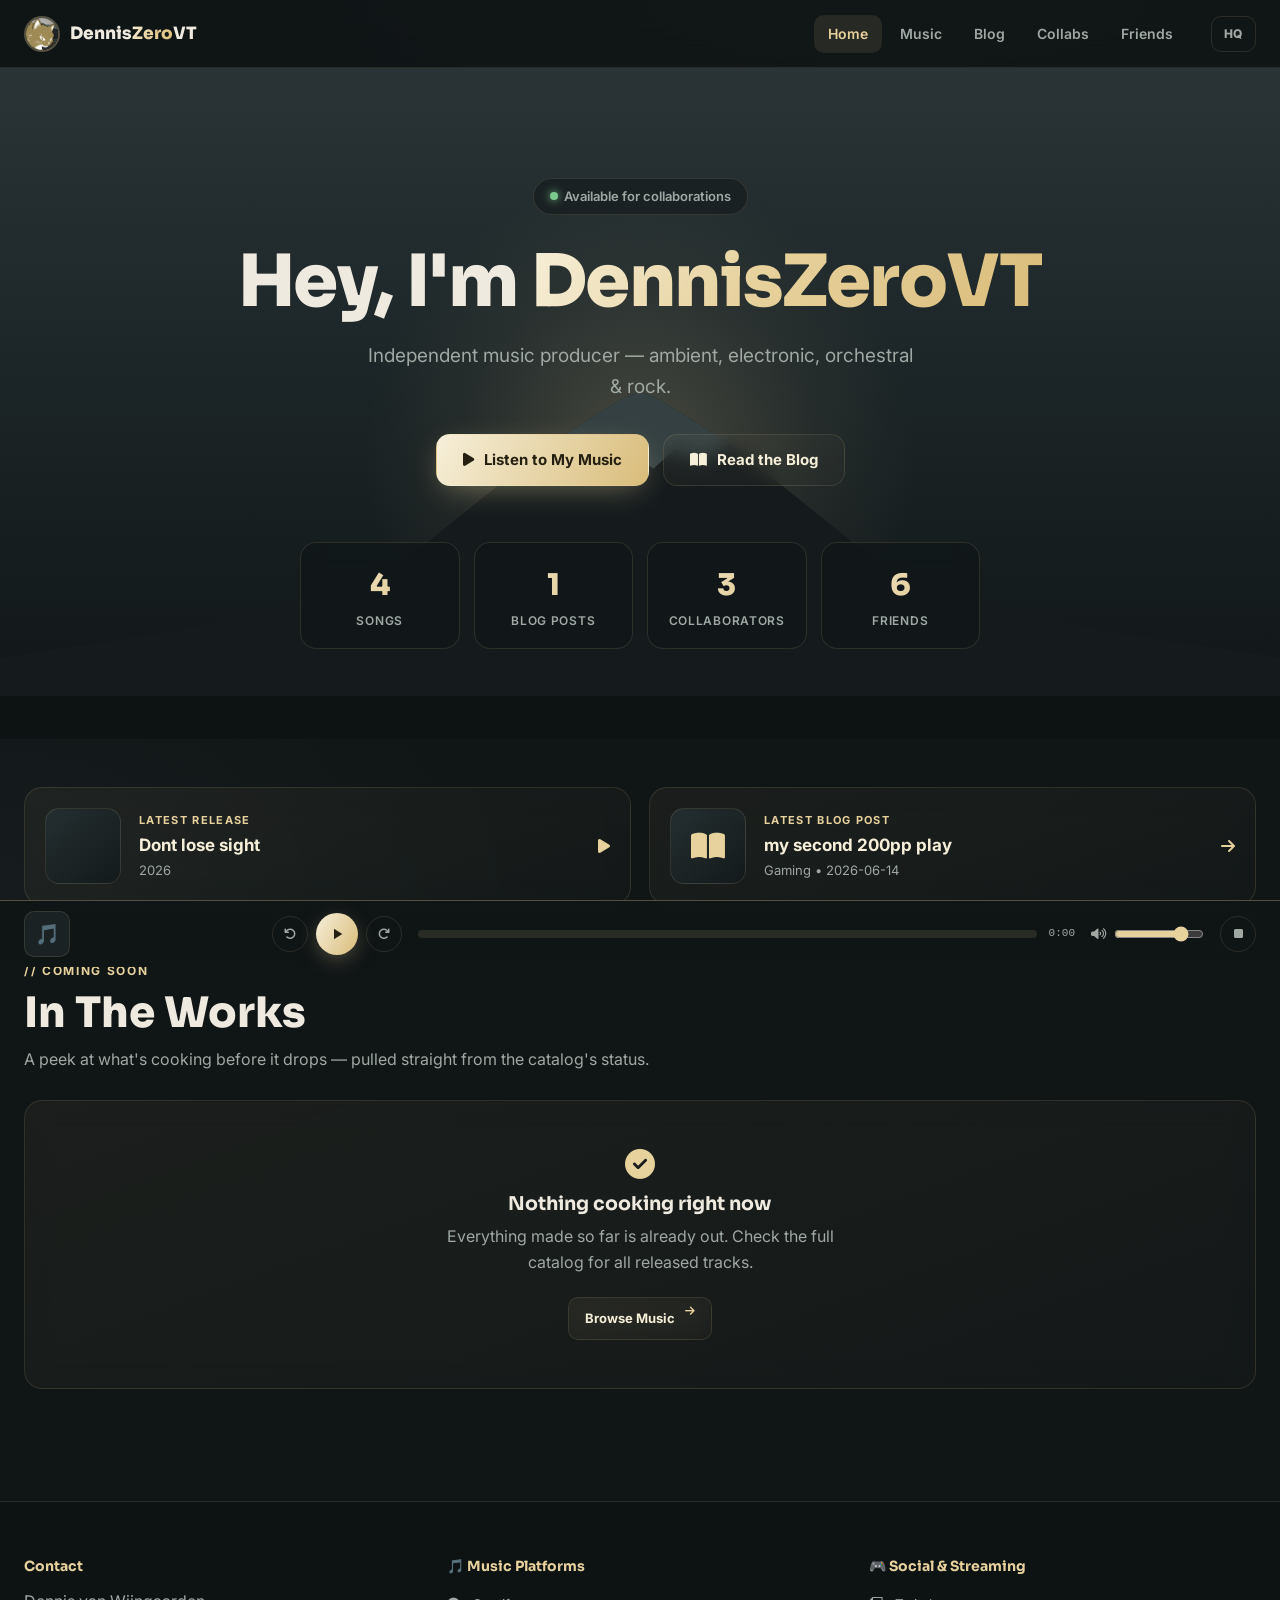
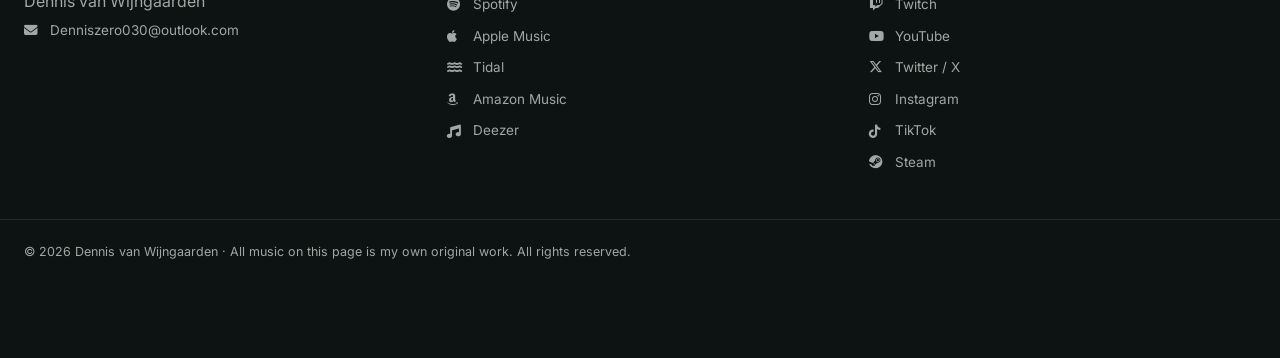
==== commit 6e2e309d: "Add files via upload" ====
--- a/index.html
+++ b/index.html
@@ -1,2128 +1,289 @@
 <!DOCTYPE html>
 <html lang="en">
 <head>
-<meta charset="utf-8"/>
-<meta name="viewport" content="width=device-width, initial-scale=1, viewport-fit=cover"/>
+<meta charset="UTF-8">
+<meta name="viewport" content="width=device-width, initial-scale=1.0">
 <title>DennisZeroVT | Music Producer</title>
-<meta name="description" content="Music producer. Original tracks, blog, friends & collaborators."/>
-<meta name="theme-color" content="#A596DA"/>
-<link rel="canonical" href="https://denniszerovt.github.io/"/>
-
-<!-- Favicons / app icons -->
-<link href="/icons/favicon.ico" rel="icon" sizes="any"/>
-<link href="/icons/favicon-32x32.png" rel="icon" sizes="32x32" type="image/png"/>
-<link href="/icons/favicon-16x16.png" rel="icon" sizes="16x16" type="image/png"/>
-<link href="/icons/apple-touch-icon.png" rel="apple-touch-icon" sizes="180x180"/>
-<link href="/icons/site.webmanifest" rel="manifest"/>
-
-<!-- Open Graph / Twitter social preview -->
-<meta property="og:type" content="website"/>
-<meta property="og:url" content="https://denniszerovt.github.io/"/>
-<meta property="og:title" content="DennisZeroVT — Music Producer"/>
-<meta property="og:description" content="Independent music producer."/>
-<meta property="og:image" content="https://denniszerovt.github.io/icons/pfp.png"/>
-<meta property="og:image:width" content="1024"/>
-<meta property="og:image:height" content="1024"/>
-<meta name="twitter:card" content="summary_large_image"/>
-<meta name="twitter:title" content="DennisZeroVT — Music Producer"/>
-<meta name="twitter:description" content="Independent music producer."/>
-<meta name="twitter:image" content="https://denniszerovt.github.io/icons/pfp.png"/>
-
-<!-- Critical shim: Tailwind is loaded from a CDN below and needs a beat to scan
-     the page and inject utility classes. Until it does, "hidden"/"md:flex"/
-     "md:hidden" utilities don't exist yet, so the desktop nav links and the
-     mobile hamburger can both flash on screen at once on first paint
-     (worse on slow mobile connections). These few rules cover it immediately. -->
-<style>
-  /* FOUC shim - fixed so desktop nav (hidden md:flex) actually shows on desktop */
-  [hidden]{display:none!important}
-  .hidden{display:none}
-  @media (max-width:767px){
-    .md\:flex{display:none!important}
-  }
-  @media (min-width:768px){
-    .md\:hidden{display:none!important}
-    .md\:flex{display:flex!important}
-  }
-</style>
-
-<!-- Third-party assets -->
-<link href="https://cdnjs.cloudflare.com/ajax/libs/font-awesome/6.5.1/css/all.min.css" rel="stylesheet"/>
-<link href="https://fonts.googleapis.com" rel="preconnect"/>
-<link crossorigin="" href="https://fonts.gstatic.com" rel="preconnect"/>
-<link href="https://fonts.googleapis.com/css2?family=Space+Grotesk:wght@300;400;500;600;700&amp;family=Inter:wght@300;400;500;600&amp;display=swap" rel="stylesheet"/>
-<style>
-    :root {
-        --bg-main: #0e0a18;
-        --bg-card: #1a140a;
-        --bg-card-hover: #231a0d;
-        --accent: #A596DA;
-        --accent-glow: rgba(165, 150, 218, 0.3);
-        --text-primary: #f5f5f5;
-        --text-secondary: #d6ccf7; /* light purple-white */
-        --border: rgba(165, 150, 218, 0.15);
-    }
-    
-    * {
-        scroll-behavior: smooth;
-    }
-    
-    body {
-        background-color: var(--bg-main);
-        color: var(--text-primary);
-        font-family: 'Inter', sans-serif;
-        overflow-x: hidden;
-    }
-    
-    h1, h2, h3, h4, h5 {
-        font-family: 'Space Grotesk', sans-serif;
-    }
-    
-    .glass { background: rgba(16, 12, 28, 0.45); backdrop-filter: blur(24px) saturate(140%); -webkit-backdrop-filter: blur(24px) saturate(140%); border: 1px solid rgba(165, 150, 218, 0.25); }
-    
-    .glow-hover {
-        transition: all 0.3s cubic-bezier(0.4, 0, 0.2, 1);
-    }
-    
-    .glow-hover:hover {
-        box-shadow: 0 0 30px var(--accent-glow), 0 0 60px var(--accent-glow);
-        transform: translateY(-4px);
-        border-color: rgba(165, 150, 218, 0.4);
-    }
-    
-    .gradient-text {
-        background: linear-gradient(135deg, #A596DA 0%, #8B78CB 50%, #C4B5FD 100%);
-        -webkit-background-clip: text;
-        -webkit-text-fill-color: transparent;
-        background-clip: text;
-    }
-    
-    .gradient-border {
-        position: relative;
-        background: transparent;
-    }
-    
-    .gradient-border::before {
-        content: '';
-        position: absolute;
-        inset: 0;
-        border-radius: inherit;
-        padding: 1px;
-        background: linear-gradient(135deg, rgba(165,150,218,0.5), rgba(165,150,218,0.1));
-        -webkit-mask: linear-gradient(#fff 0 0) content-box, linear-gradient(#fff 0 0);
-        -webkit-mask-composite: xor;
-        mask-composite: exclude;
-        pointer-events: none;
-    }
-    
-    .nav-link {
-        position: relative;
-        transition: all 0.3s ease;
-    }
-    
-    .nav-link::after {
-        content: '';
-        position: absolute;
-        bottom: -4px;
-        left: 0;
-        width: 0;
-        height: 2px;
-        background: var(--accent);
-        transition: width 0.3s ease;
-    }
-    
-    .nav-link:hover::after,
-    .nav-link.active::after {
-        width: 100%;
-    }
-    
-    .nav-link.active {
-        color: var(--accent) !important;
-    }
-
-    /* --- NEW: Purple pill navigation (desktop) --- */
-    .nav-pill {
-        display: inline-flex;
-        align-items: center;
-        gap: 7px;
-        padding: 8px 16px;
-        border-radius: 4px;
-        font-size: 13px;
-        font-weight: 600;
-        font-family: 'Space Grotesk', sans-serif;
-        background: rgba(255,255,255,0.06);
-        border: 1px solid rgba(255,255,255,0.10);
-        color: rgba(255,255,255,0.65);
-        transition: all 0.22s cubic-bezier(0.4, 0, 0.2, 1);
-        text-decoration: none;
-        white-space: nowrap;
-    }
-    .nav-pill:hover {
-        background: rgba(165,150,218,0.16);
-        border-color: rgba(165,150,218,0.38);
-        color: #fff;
-        transform: translateY(-1px);
-        box-shadow: 0 4px 18px rgba(165,150,218,0.18);
-    }
-    .nav-pill.active {
-        background: linear-gradient(135deg, #A596DA 0%, #C4B5FD 100%) !important;
-        border-color: transparent !important;
-        color: #12101a !important;
-        box-shadow: 0 6px 24px rgba(165,150,218,0.38), 0 0 0 1px rgba(165,150,218,0.25);
-        font-weight: 700;
-    }
-    .nav-pill.active i { color: #12101a !important; }
-    /* Mobile drawer active = purple filled too */
-    #mobile-menu a.active {
-        background: linear-gradient(135deg, #A596DA 0%, #C4B5FD 100%) !important;
-        color: #12101a !important;
-        border: 1px solid transparent;
-        font-weight: 700;
-    }
-    #mobile-menu a.active i { color: #12101a !important; }
-    .nav-pill.active i { color: #12101a; }
-
-    
-    main {
-        animation: fadeInUp 0.4s ease;
-    }
-    
-    @keyframes fadeInUp {
-        from { opacity: 0; transform: translateY(20px); }
-        to { opacity: 1; transform: translateY(0); }
-    }
-    
-    @keyframes float {
-        0%, 100% { transform: translateY(0px); }
-        50% { transform: translateY(-20px); }
-    }
-    
-    .floating {
-        animation: float 6s ease-in-out infinite;
-    }
-    
-    .music-bar {
-        animation: musicBar 1s ease-in-out infinite;
-    }
-    
-    @keyframes musicBar {
-        0%, 100% { transform: scaleY(0.5); }
-        50% { transform: scaleY(1); }
-    }
-    
-    .music-bar:nth-child(2) { animation-delay: 0.1s; }
-    .music-bar:nth-child(3) { animation-delay: 0.2s; }
-    .music-bar:nth-child(4) { animation-delay: 0.3s; }
-    .music-bar:nth-child(5) { animation-delay: 0.4s; }
-    
-    .person-card, .song-card {
-        cursor: pointer;
-        transition: all 0.3s cubic-bezier(0.4, 0, 0.2, 1);
-    }
-    
-    .person-card:hover, .song-card:hover {
-        transform: translateY(-6px) scale(1.02);
-    }
-    
-    .overlay {
-        position: fixed;
-        inset: 0;
-        background: rgba(0, 0, 0, 0.8);
-        backdrop-filter: blur(8px);
-        z-index: 100;
-        display: none;
-        align-items: center;
-        justify-content: center;
-        padding: 1rem;
-        animation: fadeIn 0.3s ease;
-    }
-    
-    .overlay.active {
-        display: flex;
-    }
-    
-    @keyframes fadeIn {
-        from { opacity: 0; }
-        to { opacity: 1; }
-    }
-    
-    .overlay-content {
-        max-width: 90vw;
-        width: 100%;
-        max-height: 85vh;
-        overflow: hidden;
-        display: flex;
-        flex-direction: column;
-        animation: slideUp 0.4s cubic-bezier(0.4, 0, 0.2, 1);
-    }
-    
-    .modal-header {
-        flex-shrink: 0;
-        padding: 2rem 2rem 0;
-    }
-    
-    .modal-body {
-        overflow-y: auto;
-        flex: 1;
-        padding: 1.5rem 2rem 2rem;
-        -webkit-overflow-scrolling: touch;
-    }
-    
-    .modal-body::-webkit-scrollbar {
-        width: 6px;
-    }
-    
-    .modal-body::-webkit-scrollbar-track {
-        background: var(--bg-main);
-        border-radius: 3px;
-    }
-    
-    .modal-body::-webkit-scrollbar-thumb {
-        background: var(--accent);
-        border-radius: 3px;
-    }
-    
-    @keyframes slideUp {
-        from { opacity: 0; transform: translateY(30px); }
-        to { opacity: 1; transform: translateY(0); }
-    }
-    
-    .blog-post {
-        display: none;
-    }
-    
-    .blog-post.active {
-        display: block;
-        animation: fadeInUp 0.4s ease;
-    }
-    
-    .lane-scroll {
-        scrollbar-width: thin;
-        scrollbar-color: var(--accent) var(--bg-card);
-    }
-    
-    .lane-scroll::-webkit-scrollbar {
-        height: 6px;
-    }
-    
-    .lane-scroll::-webkit-scrollbar-track {
-        background: var(--bg-card);
-        border-radius: 3px;
-    }
-    
-    .lane-scroll::-webkit-scrollbar-thumb {
-        background: var(--accent);
-        border-radius: 3px;
-    }
-
-    /* Friends Section Styles */
-    .content {
-        width: 100%;
-    }
-
-    .title-header {
-        text-align: center;
-        margin-bottom: 4rem;
-    }
-
-    .title-header h1 {
-        font-size: 3.5rem;
-        font-weight: 700;
-        margin-bottom: 0.5rem;
-    }
-
-    .title-header p {
-        color: var(--text-secondary);
-        font-size: 1.125rem;
-    }
-
-    .people-grid {
-        display: grid;
-        grid-template-columns: repeat(auto-fit, minmax(320px, 1fr));
-        gap: 2rem;
-    }
-
-    .people-grid .person-card { background: rgba(16, 12, 28, 0.45); backdrop-filter: blur(24px) saturate(140%); -webkit-backdrop-filter: blur(24px) saturate(140%); border: 1px solid rgba(165,150,218,0.25); border-radius: 6px; overflow: hidden; }
-
-    .person-banner {
-        height: 120px;
-        position: relative;
-        overflow: hidden;
-    }
-
-    .person-banner-bg { position: absolute; inset: 0; background: linear-gradient(135deg, rgba(165,150,218,0.25), rgba(139,120,203,0.15)); }
-
-    .person-card.vivid .person-banner-bg { position: absolute; inset: 0; background: linear-gradient(135deg, rgba(165,150,218,0.25), rgba(139,120,203,0.15)); }
-
-    .person-card.skylar .person-banner-bg { position: absolute; inset: 0; background: linear-gradient(135deg, rgba(165,150,218,0.25), rgba(139,120,203,0.15)); }
-
-    .person-card.erik .person-banner-bg { position: absolute; inset: 0; background: linear-gradient(135deg, rgba(165,150,218,0.25), rgba(139,120,203,0.15)); }
-
-    .person-card.nox .person-banner-bg { position: absolute; inset: 0; background: linear-gradient(135deg, rgba(165,150,218,0.25), rgba(139,120,203,0.15)); }
-
-    .person-card.Kula .person-banner-bg { position: absolute; inset: 0; background: linear-gradient(135deg, rgba(165,150,218,0.25), rgba(139,120,203,0.15)); }
-
-    .person-avatar-wrap {
-        width: 80px;
-        height: 80px;
-        border-radius: 6px;
-        background: var(--bg-card);
-        border: 4px solid var(--bg-main);
-        position: absolute;
-        top: 80px;
-        left: 50%;
-        transform: translateX(-50%);
-        display: flex;
-        align-items: center;
-        justify-content: center;
-        font-size: 2.5rem;
-        overflow: hidden;
-    }
-
-    .person-avatar-wrap img {
-        width: 100%;
-        height: 100%;
-        object-fit: cover;
-    }
-
-    .person-body {
-        padding: 3.5rem 1.5rem 1.5rem;
-        text-align: center;
-    }
-
-    .person-name {
-        font-size: 1.5rem;
-        font-weight: 700;
-        margin-bottom: 0.25rem;
-        font-family: 'Space Grotesk', sans-serif;
-    }
-
-    .person-handle {
-        color: var(--text-secondary);
-        font-size: 0.875rem;
-        margin-bottom: 0.75rem;
-    }
-
-    .person-role {
-        display: inline-block;
-        padding: 0.375rem 0.875rem;
-        border-radius: 2px;
-        font-size: 0.75rem;
-        font-weight: 600;
-        margin-bottom: 1rem;
-    }
-
-    .role-friend { background: rgba(165, 150, 218, 0.2); color: #C4B5FD; }
-
-    .person-bio {
-        color: var(--text-secondary);
-        font-size: 0.875rem;
-        line-height: 1.6;
-        margin-bottom: 1.25rem;
-        text-align: left;
-    }
-
-    .person-tags {
-        display: flex;
-        flex-wrap: wrap;
-        gap: 0.5rem;
-        justify-content: center;
-        margin-bottom: 1.25rem;
-    }
-
-    .p-tag {
-        padding: 0.25rem 0.625rem;
-        border-radius: 2px;
-        background: rgba(165,150,218,0.1);
-        border: 1px solid rgba(165, 150, 218, 0.2);
-        font-size: 0.7rem;
-        color: var(--text-secondary);
-        text-transform: uppercase;
-        letter-spacing: 0.05em;
-    }
-
-    .person-song-ref {
-        background: rgba(165,150,218,0.15);
-        border: 1px solid rgba(165,150,218,0.3);
-        border-radius: 3px;
-        padding: 0.75rem;
-        margin-bottom: 1rem;
-        font-size: 0.875rem;
-        cursor: pointer;
-        transition: all 0.3s ease;
-    }
-
-    .person-song-ref:hover {
-        background: rgba(165,150,218,0.25);
-        border-color: var(--accent);
-    }
-
-    .person-song-ref strong {
-        color: var(--accent);
-    }
-
-    .twitter-btn {
-        display: inline-flex;
-        align-items: center;
-        gap: 0.5rem;
-        padding: 0.625rem 1.25rem;
-        border-radius: 4px;
-        background: rgba(165,150,218,0.1);
-        border: 1px solid rgba(165,150,218,0.3);
-        color: var(--accent);
-        font-size: 0.875rem;
-        font-weight: 600;
-        transition: all 0.3s ease;
-        text-decoration: none;
-    }
-
-    .twitter-btn:hover {
-        background: rgba(165, 150, 218, 0.2);
-        border-color: var(--accent);
-        transform: translateY(-2px);
-    }
-
-    .twitter-btn svg {
-        width: 16px;
-        height: 16px;
-        fill: currentColor;
-    }
-
-    .badge-platform {
-        display: inline-flex;
-        align-items: center;
-        gap: 0.5rem;
-        padding: 0.5rem 1rem;
-        border-radius: 4px;
-        background: rgba(165,150,218,0.1);
-        border: 1px solid rgba(165, 150, 218, 0.2);
-        font-size: 0.875rem;
-        font-weight: 500;
-        transition: all 0.2s ease;
-    }
-
-    .badge-platform:hover {
-        background: rgba(165, 150, 218, 0.2);
-        border-color: var(--accent);
-        transform: translateY(-2px);
-    }
-
-    .streaming-icon {
-        width: 20px;
-        height: 20px;
-    }
-
-    /* ================= REDESIGN: Person / Collab Cards ================= */
-    .people-grid .person-card {
-        position: relative;
-        cursor: pointer;
-        transition: all 0.35s cubic-bezier(0.4, 0, 0.2, 1);
-    }
-
-    .people-grid .person-card:hover {
-        transform: translateY(-6px);
-        border-color: rgba(165,150,218,0.5);
-        box-shadow: 0 20px 50px -20px rgba(165,150,218,0.35), 0 0 0 1px rgba(165,150,218,0.15);
-    }
-
-    .person-banner {
-        height: 88px;
-        position: relative;
-        background: linear-gradient(135deg, rgba(165,150,218,0.35), rgba(139,120,203,0.12) 60%, transparent);
-        overflow: visible;
-    }
-
-    .person-banner::after {
-        content: '';
-        position: absolute;
-        inset: 0;
-        background-image: radial-gradient(circle at 20% 30%, rgba(255,255,255,0.15), transparent 40%);
-    }
-
-    .person-avatar-ring {
-        width: 84px;
-        height: 84px;
-        border-radius: 6px;
-        overflow: hidden;
-        border: 4px solid var(--bg-card);
-        background: linear-gradient(135deg,#A596DA,#8B78CB);
-        position: absolute;
-        left: 24px;
-        top: 46px;
-        box-shadow: 0 8px 24px -6px rgba(0,0,0,0.5);
-        flex-shrink: 0;
-    }
-
-    .person-avatar-ring img {
-        width: 100%;
-        height: 100%;
-        object-fit: cover;
-        display: block;
-        border-radius: 4px;
-    }
-
-    .person-card-body {
-        padding: 44px 24px 22px;
-    }
-
-    .person-card-name {
-        font-family: 'Space Grotesk', sans-serif;
-        font-size: 1.25rem;
-        font-weight: 700;
-        color: #fff;
-        margin-bottom: 2px;
-    }
-
-    .person-card-handle {
-        color: var(--accent);
-        font-size: 0.8rem;
-        font-weight: 500;
-        margin-bottom: 10px;
-    }
-
-    .person-role-pill {
-        display: inline-flex;
-        align-items: center;
-        gap: 6px;
-        padding: 3px 10px;
-        border-radius: 2px;
-        font-size: 0.68rem;
-        font-weight: 700;
-        letter-spacing: 0.03em;
-        text-transform: uppercase;
-        margin-bottom: 12px;
-        background: rgba(165,150,218,0.15);
-        border: 1px solid rgba(165,150,218,0.35);
-        color: #C4B5FD;
-    }
-
-    .person-card-bio {
-        color: var(--text-secondary);
-        font-size: 0.85rem;
-        line-height: 1.55;
-        margin-bottom: 14px;
-        display: -webkit-box;
-        -webkit-line-clamp: 3;
-        -webkit-box-orient: vertical;
-        overflow: hidden;
-    }
-
-    .person-card-chips {
-        display: flex;
-        flex-wrap: wrap;
-        gap: 6px;
-        margin-bottom: 16px;
-    }
-
-    .person-chip {
-        display: inline-flex;
-        align-items: center;
-        gap: 5px;
-        padding: 4px 10px;
-        border-radius: 2px;
-        background: rgba(165,150,218,0.12);
-        border: 1px solid rgba(165,150,218,0.28);
-        font-size: 0.7rem;
-        color: #A596DA;
-        font-weight: 600;
-    }
-
-    .person-chip span { opacity: .75; font-weight: 400; color: var(--text-secondary); }
-
-    .person-card-footer {
-        display: flex;
-        align-items: center;
-        gap: 8px;
-    }
-
-    .person-social-btn {
-        display: inline-flex;
-        align-items: center;
-        gap: 6px;
-        padding: 7px 14px;
-        border-radius: 4px;
-        background: linear-gradient(135deg, #A596DA, #C4B5FD);
-        color: #14101f;
-        text-decoration: none;
-        font-size: 0.78rem;
-        font-weight: 700;
-        transition: all 0.25s ease;
-    }
-
-    .person-social-btn:hover {
-        filter: brightness(1.1);
-        transform: translateY(-1px);
-    }
-
-    /* ================= REDESIGN: Song Cards ================= */
-    #songs-grid .group, #albums-grid .group {
-        border-radius: 4px;
-        background: rgba(20, 15, 32, 0.55);
-    }
-
-    #songs-grid .group .aspect-square, #albums-grid .group .aspect-square {
-        position: relative;
-    }
-
-    #songs-grid .group .aspect-square::after, #albums-grid .group .aspect-square::after {
-        content: '';
-        position: absolute;
-        inset: 0;
-        background: linear-gradient(to top, rgba(10,7,18,0.95) 0%, rgba(10,7,18,0.15) 55%, transparent 100%);
-        pointer-events: none;
-    }
-
-    #songs-grid .song-year-badge {
-        position: absolute;
-        top: 10px;
-        left: 10px;
-        z-index: 2;
-        padding: 3px 10px;
-        border-radius: 2px;
-        font-size: 0.68rem;
-        font-weight: 700;
-        background: rgba(10,7,18,0.65);
-        border: 1px solid rgba(165,150,218,0.4);
-        color: #C4B5FD;
-        backdrop-filter: blur(6px);
-    }
-
-    /* ================= Music toolbar: search / sort / genre / view ================= */
-    .view-toggle {
-        display: flex;
-        gap: 4px;
-        background: rgba(16,12,28,0.6);
-        border: 1px solid rgba(165,150,218,0.25);
-        border-radius: 4px;
-        padding: 3px;
-        flex-shrink: 0;
-    }
-
-    .view-toggle button {
-        width: 36px;
-        height: 34px;
-        border-radius: 2px;
-        color: var(--text-secondary);
-        display: flex;
-        align-items: center;
-        justify-content: center;
-        background: transparent;
-        border: none;
-        cursor: pointer;
-        transition: all 0.2s ease;
-    }
-
-    .view-toggle button.active {
-        background: rgba(165,150,218,0.25);
-        color: #fff;
-    }
-
-    .genre-pill-btn {
-        display: inline-flex;
-        align-items: center;
-        gap: 6px;
-        padding: 0.4rem 0.9rem;
-        border-radius: 4px;
-        font-size: 0.78rem;
-        font-weight: 600;
-        background: rgba(16,12,28,0.55);
-        border: 1px solid rgba(165,150,218,0.22);
-        color: var(--text-secondary);
-        cursor: pointer;
-        transition: all 0.2s ease;
-    }
-
-    .genre-pill-btn:hover {
-        border-color: rgba(165,150,218,0.5);
-        color: #fff;
-    }
-
-    .genre-pill-btn.active {
-        background: rgba(165,150,218,0.25);
-        border-color: var(--accent);
-        color: #fff;
-    }
-
-    .genre-pill-btn .count {
-        font-size: 0.66rem;
-        opacity: 0.65;
-    }
-
-    .song-genre-chip {
-        font-size: 9px;
-        padding: 2px 8px;
-        border-radius: 2px;
-        background: rgba(165,150,218,0.18);
-        border: 1px solid rgba(165,150,218,0.35);
-        color: #C4B5FD;
-        text-transform: uppercase;
-        letter-spacing: 0.03em;
-        font-weight: 700;
-    }
-
-    /* List view for songs */
-    #songs-grid.list-view {
-        display: flex;
-        flex-direction: column;
-        gap: 0.75rem;
-    }
-
-    .song-row {
-        display: flex;
-        align-items: center;
-        gap: 1rem;
-        padding: 0.75rem 1rem;
-        border-radius: 4px;
-        cursor: pointer;
-        transition: all 0.25s ease;
-    }
-
-    .song-row:hover {
-        transform: translateX(4px);
-        border-color: rgba(165,150,218,0.4);
-    }
-
-    .song-row .song-row-thumb {
-        width: 56px;
-        height: 56px;
-        border-radius: 3px;
-        overflow: hidden;
-        flex-shrink: 0;
-        background: linear-gradient(135deg,#1a1a1a,#0a0a0a);
-        display: flex;
-        align-items: center;
-        justify-content: center;
-        font-size: 1.4rem;
-    }
-
-    .song-row .song-row-thumb img {
-        width: 100%;
-        height: 100%;
-        object-fit: cover;
-    }
-
-    @media (max-width: 640px) {
-        .song-row .song-row-genres { display: none; }
-    }
-
-    /* Song card size variants (grid view density) */
-    #songs-grid.size-sm .p-4 { padding: 0.65rem; }
-    #songs-grid.size-sm h3 { font-size: 0.78rem; }
-    #songs-grid.size-sm p { font-size: 0.68rem; }
-    #songs-grid.size-sm .song-genre-chip { font-size: 8px; padding: 1px 6px; }
-    #songs-grid.size-sm .song-year-badge { font-size: 0.58rem; padding: 2px 7px; top: 6px; left: 6px; }
-    #songs-grid.size-sm [class*="w-14"] { width: 2.25rem; height: 2.25rem; }
-    #songs-grid.size-sm .flex.gap-1\.5 { gap: 0.25rem; }
-
-    #songs-grid.size-lg h3 { font-size: 1.15rem; }
-    #songs-grid.size-lg p { font-size: 0.95rem; }
-    #songs-grid.size-lg .p-4 { padding: 1.5rem; }
-
-    /* ================= Home: stats & latest strip ================= */
-    .home-stats {
-        display: grid;
-        grid-template-columns: repeat(4, 1fr);
-        gap: 1px;
-        background: rgba(165,150,218,0.15);
-        border: 1px solid rgba(165,150,218,0.2);
-        border-radius: 6px;
-        overflow: hidden;
-    }
-
-    .home-stat {
-        background: rgba(16,12,28,0.55);
-        padding: 1.1rem 1rem;
-        text-align: center;
-    }
-
-    .home-stat .num {
-        font-family: 'Space Grotesk', sans-serif;
-        font-size: 1.9rem;
-        font-weight: 700;
-        color: #fff;
-        line-height: 1;
-    }
-
-    .home-stat .lbl {
-        color: var(--text-secondary);
-        font-size: 0.72rem;
-        text-transform: uppercase;
-        letter-spacing: 0.06em;
-        margin-top: 4px;
-    }
-
-    /* ================= Blog: sidebar layout ================= */
-    .blog-layout {
-        display: grid;
-        grid-template-columns: 280px 1fr;
-        gap: 2.5rem;
-        align-items: start;
-    }
-
-    .blog-sidebar {
-        position: sticky;
-        top: 100px;
-    }
-
-    .blog-search {
-        position: relative;
-        margin-bottom: 1.5rem;
-    }
-
-    .blog-search input {
-        width: 100%;
-        padding: 0.7rem 1rem 0.7rem 2.5rem;
-        border-radius: 3px;
-        background: rgba(16,12,28,0.6);
-        border: 1px solid rgba(165,150,218,0.25);
-        color: #fff;
-        font-size: 0.875rem;
-        outline: none;
-        transition: border-color 0.2s ease;
-    }
-
-    .blog-search input:focus {
-        border-color: var(--accent);
-    }
-
-    .blog-search i {
-        position: absolute;
-        left: 0.9rem;
-        top: 50%;
-        transform: translateY(-50%);
-        color: var(--text-secondary);
-        font-size: 0.85rem;
-    }
-
-    .blog-sidebar-block {
-        margin-bottom: 1.75rem;
-    }
-
-    .blog-sidebar-title {
-        font-size: 0.72rem;
-        text-transform: uppercase;
-        letter-spacing: 0.08em;
-        color: var(--text-secondary);
-        font-weight: 700;
-        margin-bottom: 0.75rem;
-    }
-
-    .cat-list-btn {
-        display: flex;
-        align-items: center;
-        justify-content: space-between;
-        width: 100%;
-        padding: 0.55rem 0.75rem;
-        border-radius: 3px;
-        font-size: 0.85rem;
-        color: var(--text-secondary);
-        background: transparent;
-        border: 1px solid transparent;
-        transition: all 0.2s ease;
-        margin-bottom: 3px;
-        cursor: pointer;
-        text-align: left;
-    }
-
-    .cat-list-btn:hover {
-        background: rgba(165,150,218,0.08);
-        color: #fff;
-    }
-
-    .cat-list-btn.active {
-        background: rgba(165,150,218,0.18);
-        border-color: rgba(165,150,218,0.4);
-        color: #fff;
-    }
-
-    .cat-list-btn .count {
-        font-size: 0.7rem;
-        padding: 1px 7px;
-        border-radius: 2px;
-        background: rgba(255,255,255,0.08);
-    }
-
-    .blog-select {
-        width: 100%;
-        padding: 0.55rem 0.75rem;
-        border-radius: 3px;
-        background: rgba(16,12,28,0.6);
-        border: 1px solid rgba(165,150,218,0.25);
-        color: #fff;
-        font-size: 0.82rem;
-        outline: none;
-    }
-
-    @media (max-width: 1024px) {
-        .blog-layout { grid-template-columns: 1fr; }
-        .blog-sidebar { position: static; }
-        .home-stats { grid-template-columns: repeat(2, 1fr); }
-    }
-
-    @media (max-width: 768px) {
-        .title-header h1 {
-            font-size: 2.5rem;
-        }
-        .people-grid {
-            grid-template-columns: 1fr;
-        }
-        .modal-header {
-            padding: 1.5rem 1.5rem 0;
-        }
-        .modal-body {
-            padding: 1rem 1.5rem 1.5rem;
-        }
-    }
-
-        /* Info footer styling - respectful brand buttons */
-    .info-footer {
-        display: grid;
-        gap: 2rem;
-    }
-    .info-footer-col {
-        margin-bottom: 0.5rem;
-    }
-    .info-footer-label {
-        font-size: 0.75rem;
-        text-transform: uppercase;
-        letter-spacing: 0.05em;
-        color: var(--text-secondary);
-        margin-bottom: 0.25rem;
-        font-weight: 600;
-    }
-    .info-footer-value {
-        font-size: 1rem;
-        color: var(--text-primary);
-    }
-    .info-footer-value a {
-        color: #A596DA;
-        text-decoration: none;
-    }
-    .info-footer-value a:hover {
-        text-decoration: underline;
-    }
-    .info-footer-social {
-        display: grid;
-        gap: 1.5rem;
-        margin-top: 1rem;
-    }
-    .social-links-row {
-        display: flex;
-        flex-wrap: wrap;
-        gap: 0.5rem;
-    }
-    .social-btn {
-        display: inline-flex;
-        align-items: center;
-        gap: 0.4rem;
-        padding: 0.4rem 0.75rem;
-        border-radius: 4px;
-        font-size: 0.8rem;
-        font-weight: 500;
-        text-decoration: none;
-        transition: all 0.2s ease;
-        border: 1px solid rgba(255,255,255,0.1);
-        background: rgba(255,255,255,0.05);
-        color: var(--text-secondary);
-    }
-    .social-btn:hover {
-        transform: translateY(-1px);
-        filter: brightness(1.15);
-    }
-    .social-btn svg {
-        width: 14px;
-        height: 14px;
-        flex-shrink: 0;
-        fill: currentColor;
-    }
-    /* Respectful brand colors - always visible, subtle */
-    .sb-spotify { color: #1DB954; border-color: rgba(29,185,84,0.35); background: rgba(29,185,84,0.08); }
-    .sb-apple { color: #fa233b; border-color: rgba(250,35,59,0.35); background: rgba(250,35,59,0.08); }
-    .sb-amazon { color: #FF9900; border-color: rgba(255,153,0,0.35); background: rgba(255,153,0,0.08); }
-    .sb-deezer { color: #00C7F2; border-color: rgba(0,199,242,0.35); background: rgba(0,199,242,0.08); }
-    .sb-tidal { color: #ffffff; border-color: rgba(255,255,255,0.25); background: rgba(255,255,255,0.06); }
-    .sb-youtube { color: #FF0000; border-color: rgba(255,0,0,0.35); background: rgba(255,0,0,0.08); }
-    .sb-twitch { color: #9146FF; border-color: rgba(145,70,255,0.35); background: rgba(145,70,255,0.08); }
-    .sb-twitter { color: #1DA1F2; border-color: rgba(29,161,242,0.35); background: rgba(29,161,242,0.08); }
-    .sb-instagram { color: #E4405F; border-color: rgba(228,64,95,0.35); background: rgba(228,64,95,0.08); }
-    .sb-tiktok { color: #ffffff; border-color: rgba(255,255,255,0.25); background: rgba(255,255,255,0.06); }
-    .sb-steam { color: #66C0F4; border-color: rgba(102,192,244,0.35); background: rgba(102,192,244,0.08); }
-    
-    .info-footer-copy {
-        margin-top: 2rem;
-        padding-top: 1.5rem;
-        border-top: 1px solid rgba(165,150,218,0.1);
-        text-align: center;
-        font-size: 0.75rem;
-        color: var(--text-secondary);
-    }
-
-
-/* --- BACKDROP --- */
-body {
-  background-image: url('bk.png');
-  background-position: center center;
-  background-size: cover;
-  background-repeat: no-repeat;
-  background-attachment: fixed;
-  background-color: #0a0a0f;
-}
-body::after {
-  content: "";
-  position: fixed;
-  inset: 0;
-  background: rgba(8, 6, 4, 0.78);
-  z-index: -1;
-  pointer-events: none;
-}
-/* Page background */
-body{background-image:url('bk.png');background-position:center;background-size:cover;background-attachment:fixed;background-color:#0a0a0f}
-body::after{content:"";position:fixed;inset:0;background:rgba(8,6,4,0.78);z-index:-1;pointer-events:none}
-
-/* FINAL MOBILE FIX - overrides everything */
-@media (max-width: 768px) {
-  #songOverlay > div.relative { padding: 0 !important; align-items: flex-end !important; }
-  #songOverlayGlass {
-    width: 100% !important;
-    max-width: 100% !important;
-    height: 92vh !important;
-    max-height: 92vh !important;
-    border-radius: 6px 6px 0 0 !important;
-    overflow-y: auto !important;
-    margin: 0 !important;
-  }
-  #songOverlayGlass > div { width: 100% !important; }
-  
-  #ovBlocks {
-    display: block !important;
-    visibility: visible !important;
-    opacity: 1 !important;
-    color: #f5f5f5 !important;
-    min-height: 80px !important;
-    padding: 1rem 0 !important;
-  }
-  #ovBlocks p {
-    color: #d6ccf7 !important;
-    font-size: 15px !important;
-    line-height: 1.7 !important;
-    margin: 0 !important;
-  }
-  
-  .people-grid {
-    display: grid !important;
-    grid-template-columns: 1fr !important;
-    width: 100% !important;
-    max-width: 100% !important;
-    padding: 0 16px !important;
-    gap: 16px !important;
-    box-sizing: border-box !important;
-  }
-  .people-grid .person-card {
-    width: 100% !important;
-    max-width: none !important;
-    margin: 0 !important;
-  }
-  
-  .content, main, section {
-    width: 100% !important;
-    max-width: 100vw !important;
-    overflow-x: hidden !important;
-  }
-  
-  #person-overlay .overlay-content {
-    width: 100% !important;
-    max-width: 100% !important;
-    height: 90vh !important;
-    max-height: 90vh !important;
-    border-radius: 6px 6px 0 0 !important;
-    margin: 0 !important;
-  }
-  
-  #bottomPlayer { bottom: 0 !important; padding-bottom: env(safe-area-inset-bottom); }
-}
-
-
-/* SCROLL FIX for song cards */
-@media (max-width: 768px) {
-  #songOverlay {
-    touch-action: pan-y !important;
-  }
-  #songOverlay > div.relative {
-    height: 100dvh !important;
-    padding: 0 !important;
-    align-items: flex-end !important;
-  }
-  #songOverlayGlass {
-    display: block !important;
-    height: 92dvh !important;
-    max-height: 92dvh !important;
-    overflow-y: scroll !important;
-    -webkit-overflow-scrolling: touch !important;
-    overscroll-behavior: contain !important;
-    touch-action: pan-y !important;
-  }
-  #songOverlayGlass > div {
-    width: 100% !important;
-    max-width: 100% !important;
-    border: none !important;
-  }
-  #ovBlocks {
-    padding-bottom: 120px !important;
-  }
-  body[style*="overflow: hidden"] {
-    position: fixed !important;
-    width: 100% !important;
-  }
-}
-
-@media (max-width: 768px) {
-  #home, #featured-projects {
-    display: block;
-    width: 100% !important;
-    max-width: 100vw !important;
-    clear: both !important;
-    position: relative !important;
-    float: none !important;
-  }
-  #home .grid, #featured-projects .grid {
-    grid-template-columns: 1fr !important;
-  }
-}
-html, body { overflow-x: hidden !important; max-width: 100vw !important; }
-
-a, button, .social-btn, .nav-link, input[type="range"] {
-  -webkit-tap-highlight-color: transparent;
-  touch-action: manipulation;
-}
-
-@media (max-width: 768px) {
-  .blog-search input,
-  .blog-select,
-  select {
-    font-size: 16px !important;
-  }
-  body {
-    background-attachment: scroll !important;
-  }
-}
-</style>
-
-<style id="hq-styles">
-/* ============================================================
-   HQ / LQ (performance) toggle
-   ============================================================ */
-body.optimized .glass,
-body.optimized .people-grid .person-card,
-body.optimized #mobile-menu,
-body.optimized #mobile-menu-overlay,
-body.optimized #songOverlay .absolute.inset-0,
-body.optimized #albumOverlay .absolute.inset-0,
-body.optimized [class*="backdrop-blur"] {
-  backdrop-filter: none !important;
-  -webkit-backdrop-filter: none !important;
-}
-body.optimized .glass {
-  background: rgba(10,10,15,0.95) !important;
-}
-body.optimized .people-grid .person-card {
-  background: rgba(10,10,15,0.95) !important;
-}
-body.optimized {
-  background-attachment: scroll !important;
-}
-body.optimized::after {
-  background: rgba(8,6,4,0.92) !important;
-}
-body.optimized * {
-  animation-duration: 0.01s !important;
-  transition-duration: 0.1s !important;
-}
-body.optimized video {
-  display: none !important;
-}
-body.optimized .glow-hover {
-  box-shadow: none !important;
-  transform: none !important;
-}
-#hq-toggle {
-  touch-action: manipulation;
-}
-#hq-toggle.active {
-  background: rgba(165,150,218,0.4) !important;
-  border-color: #A596DA !important;
-  color: white !important;
-}
-
-#hq-toast {
-  position: fixed;
-  left: 50%;
-  bottom: max(24px, env(safe-area-inset-bottom));
-  transform: translate(-50%, 12px);
-  background: rgba(10,10,15,0.95);
-  border: 1px solid rgba(165,150,218,0.35);
-  color: #fff;
-  font-size: 12.5px;
-  font-weight: 600;
-  padding: 10px 16px;
-  border-radius: 4px;
-  z-index: 200;
-  opacity: 0;
-  pointer-events: none;
-  transition: opacity .2s ease, transform .2s ease;
-  white-space: nowrap;
-}
-#hq-toast.show {
-  opacity: 1;
-  transform: translate(-50%, 0);
-}
-
-html {
-  scroll-behavior: smooth;
-}
-
-section[id] {
-  scroll-margin-top: 80px;
-}
-
-/* NEW HAMBURGER - black transparent */
-#mobile-menu-btn{width:44px;height:44px;border-radius:4px;background:rgba(255,255,255,0.06);border:1px solid rgba(255,255,255,0.12);display:flex;flex-direction:column;align-items:center;justify-content:center;gap:5px;transition:all .2s ease}
-#mobile-menu-btn:hover{background:rgba(255,255,255,0.10);border-color:rgba(165,150,218,0.35)}
-#mobile-menu-btn:active{transform:scale(0.95)}
-#mobile-menu-btn .hb-line{width:18px;height:2px;background:#fff;border-radius:0;transition:all .28s cubic-bezier(.4,0,.2,1);display:block}
-#mobile-menu-btn .hb-line:nth-child(2){width:14px;margin-left:4px}
-#mobile-menu-btn:hover .hb-line:nth-child(2){width:18px;margin-left:0}
-#mobile-menu-btn.is-open .hb-line:nth-child(1){transform:translateY(7px) rotate(45deg)}
-#mobile-menu-btn.is-open .hb-line:nth-child(2){opacity:0;transform:scaleX(0)}
-#mobile-menu-btn.is-open .hb-line:nth-child(3){transform:translateY(-7px) rotate(-45deg)}
-#mobile-menu-btn.is-open{background:rgba(165,150,218,0.18);border-color:rgba(165,150,218,0.4)}
-
-#mobile-menu{box-shadow:-24px 0 80px rgba(0,0,0,0.6)}
-#mobile-menu-overlay{transition:opacity .3s ease}
-
-</style>
-<style>
-html.js main > section{display:none !important}
-html.js main > section.active{display:block !important;animation:fadeInUp .35s ease}
-</style>
-<noscript><style>main > section{display:block !important}</style></noscript>
-<script>document.documentElement.classList.add('js')</script>
-
-<!-- ================================================================
-     FIREFOX OPTIMIZATIONS + SQUARE AESTHETIC
-     Only radius overrides + safe scroll/perf tweaks. No color-scheme,
-     no font-smoothing — those trigger Firefox's system-theme override.
-     ================================================================ -->
-<style id="ff-and-square">
-/* ---------- SQUARE: Tailwind radius utilities ---------- */
-.rounded-sm            { border-radius: 2px !important; }
-.rounded, .rounded-md  { border-radius: 3px !important; }
-.rounded-lg            { border-radius: 4px !important; }
-.rounded-xl            { border-radius: 5px !important; }
-.rounded-2xl           { border-radius: 6px !important; }
-.rounded-3xl           { border-radius: 8px !important; }
-.rounded-full          { border-radius: 4px !important; }
-.rounded-\[2rem\]      { border-radius: 6px !important; }
-.rounded-t-\[2rem\]    { border-radius: 6px 6px 0 0 !important; }
-.rounded-t-\[1\.5rem\] { border-radius: 6px 6px 0 0 !important; }
-.rounded-b-\[1\.5rem\] { border-radius: 0 0 6px 6px !important; }
-
-/* ---------- SQUARE: custom components ---------- */
-.nav-pill, #hq-toggle, .view-toggle, .genre-pill-btn,
-.person-role-pill, .person-chip, .person-social-btn,
-.social-btn, .badge-platform, .p-tag, .cat-list-btn,
-.song-row, .song-row .song-row-thumb,
-.blog-search input, .blog-select, #mobile-menu-btn,
-.overlay-content, #songOverlayGlass, #albumOverlay .glass,
-.statusbar, .home-stats, .home-stat, #hq-toast,
-.genre-pill-btn, .twitter-btn { border-radius: 4px !important; }
-.home-stats { border-radius: 6px !important; }
-.home-stat  { border-radius: 0 !important; }
-.song-genre-chip, .song-year-badge, .badge-platform, .p-tag,
-.person-chip, .person-role-pill { border-radius: 2px !important; }
-.view-toggle button { border-radius: 2px !important; }
-.blog-search input, .blog-select, .cat-list-btn { border-radius: 3px !important; }
-
-/* ---------- SQUARE: covers & art ---------- */
-#songs-grid .aspect-square,
-#albums-grid .aspect-square,
-#ovCoverImg, #ovCoverEmoji,
-#bpCover, #bpEmoji,
-#alCover, #albumOverlay .w-60.h-60,
-#home-latest .w-20.h-20,
-#songOverlayGlass .w-64.h-64,
-#songOverlayGlass .w-64.h-64 > div { border-radius: 4px !important; }
-#songs-grid .aspect-square img,
-#albums-grid .aspect-square img { border-radius: 0 !important; }
-
-/* ---------- SQUARE: round buttons → squares ---------- */
-.w-14.h-14.rounded-full, .w-12.h-12.rounded-full,
-.w-10.h-10.rounded-full, .w-9.h-9.rounded-full,
-.w-8.h-8.rounded-full { border-radius: 3px !important; }
-.w-2.h-2.rounded-full { border-radius: 9999px !important; }
-#ovHandle { border-radius: 2px !important; }
-
-/* ---------- SQUARE: avatars become squircles ---------- */
-.person-avatar-ring, .person-avatar-wrap { border-radius: 6px !important; }
-.person-avatar-ring img, .person-avatar-wrap img { border-radius: 4px !important; }
-
-/* ---------- SQUARE: brand marks & misc ---------- */
-nav .w-10.h-10, #mobile-menu .w-10.h-10 { border-radius: 4px !important; }
-#mobile-menu-btn .hb-line { border-radius: 0 !important; }
-.logo { border-radius: 4px !important; }
-
-/* ================================================================
-   FIREFOX-ONLY — safe subset
-   ================================================================ */
-@-moz-document url-prefix() {
-  * {
-    scrollbar-width: thin;
-    scrollbar-color: rgba(165,150,218,0.45) transparent;
-  }
-  .modal-body, .lane-scroll, #songOverlayGlass,
-  #blog-posts-container, #mobile-menu nav,
-  .blog-sidebar {
-    scrollbar-width: thin;
-    scrollbar-color: rgba(165,150,218,0.6) rgba(0,0,0,0.25);
-  }
-
-  body { background-attachment: scroll !important; }
-  body.optimized { background-attachment: scroll !important; }
-
-  #songOverlay > .absolute.inset-0,
-  #albumOverlay > .absolute.inset-0,
-  #mobile-menu-overlay {
-    backdrop-filter: blur(6px);
-    -webkit-backdrop-filter: blur(6px);
-  }
-  #mobile-menu {
-    backdrop-filter: blur(10px);
-    -webkit-backdrop-filter: blur(10px);
-  }
-  .overlay {
-    backdrop-filter: blur(5px);
-    -webkit-backdrop-filter: blur(5px);
-  }
-
-  :focus-visible {
-    outline: 2px solid #A596DA;
-    outline-offset: 2px;
-  }
-
-  .person-card-bio {
-    display: -webkit-box;
-    -webkit-line-clamp: 3;
-    line-clamp: 3;
-    -webkit-box-orient: vertical;
-    overflow: hidden;
-  }
-
-  .gradient-text { background-clip: text; }
-}
-</style>
-
-<link rel="stylesheet" href="tailwind.css"/>
-<style id="flat-solid">
-/* ============================================================
-   FLAT / SOLID THEME  (Firefox-friendly)
-   No backdrop-filter, no glow/box-shadow, no fixed bg image,
-   no infinite animations. Opaque surfaces + crisp borders.
-   ============================================================ */
-:root{
-  --bg-main:#0f0c18; --bg-card:#171223; --bg-card-hover:#1e1830;
-  --surface:#171223; --surface-2:#1e1830;
-  --line:#2d2542; --line-hover:#6f5fb0;
-  --accent:#A596DA; --accent-soft:#C4B5FD;
-}
-html{scroll-behavior:smooth}
-*{scroll-behavior:auto}
-*,*::before,*::after{box-shadow:none!important;text-shadow:none!important}
-::selection{background:#A596DA;color:#0f0c18}
-
-/* background: one flat colour, nothing fixed or full-viewport to repaint */
-body,body.optimized{background:var(--bg-main)!important;background-image:none!important}
-body::after,body.optimized::after{display:none!important}
-
-/* every blur off, everywhere */
-*,*::before,*::after{backdrop-filter:none!important;-webkit-backdrop-filter:none!important}
-
-/* surfaces */
-.glass,.people-grid .person-card,.song-row,.home-stat,.view-toggle,
-#songs-grid .group,#albums-grid .group,.blog-search input,.blog-select,
-.genre-pill-btn,#mobile-menu,#hq-toast{
-  background:var(--surface)!important;
-  border:1px solid var(--line)!important;
-}
-nav.glass{background:#120e1d!important;border-width:0 0 1px 0!important}
-footer.glass{background:#120e1d!important;border-width:1px 0 0 0!important}
-.home-stats{background:var(--line)!important;border-color:var(--line)!important}
-.home-stat{border:0!important}
-.gradient-border::before{display:none!important}
-
-/* overlays: solid dim instead of blur */
-.overlay,#songOverlay>.absolute.inset-0,#albumOverlay>.absolute.inset-0,#mobile-menu-overlay{
-  background:rgba(7,5,12,.92)!important}
-#songOverlayGlass,#albumOverlay .glass,.overlay-content{background:#14101f!important}
-.song-year-badge{background:#0f0c18!important}
-
-/* hover: border + small lift only (compositor-cheap), no glow */
-.glow-hover:hover,.people-grid .person-card:hover,.song-row:hover,.nav-pill:hover{
-  border-color:var(--line-hover)!important}
-.glow-hover:hover,.people-grid .person-card:hover{transform:translateY(-2px)!important}
-.person-card:hover,.song-card:hover{transform:none}
-.glow-hover,.person-card,.song-card,.song-row,.nav-pill,.transition-all{
-  transition:transform .18s ease,border-color .18s ease,background-color .18s ease,color .18s ease!important}
-
-/* gradients -> solid accent */
-.gradient-text{background:none!important;-webkit-text-fill-color:currentColor!important;color:var(--accent-soft)!important}
-.from-\[\#A596DA\]{background-image:none!important;background-color:var(--accent)!important}
-.from-\[\#1a1a1a\],.from-\[\#2a2a2a\]{background-image:none!important;background-color:var(--surface-2)!important}
-.nav-pill.active,#mobile-menu a.active,.person-social-btn{background:var(--accent)!important;background-image:none!important;color:#0f0c18!important}
-.nav-pill{background:transparent!important}
-.nav-pill:hover{background:var(--surface-2)!important}
-.nav-pill.active:hover{background:var(--accent-soft)!important}
-.person-banner{background:#241c3a!important}
-.person-banner::after{display:none!important}
-.person-banner-bg{background:#241c3a!important}
-.person-avatar-ring{background:var(--surface-2)!important;border-color:var(--surface)!important}
-.person-card-body{padding-top:48px}
-
-/* motion: stop everything that runs forever */
-.animate-pulse,.floating,.music-bar{animation:none!important}
-main,.blog-post.active{animation:none!important}
-html.js main>section.active{animation:fadeIn .2s ease!important}
-.group-hover\:scale-105{transform:none!important}
-
-/* type polish */
-h1,h2,h3{letter-spacing:-.01em}
-.title-header p{letter-spacing:.02em}
-.blog-sidebar-title,.info-footer-label{letter-spacing:.1em}
-
-/* HQ/LQ toggle no longer does anything visible */
-#hq-toggle{display:none!important}
-
-@-moz-document url-prefix(){
-  *{scrollbar-width:thin;scrollbar-color:#4b4070 transparent}
-}
-</style>
-
-<style id="flat-gradients">
-/* Static gradients only: painted once, no blur, no fixed layers */
-:root{--g-accent:linear-gradient(135deg,#A596DA 0%,#C4B5FD 100%)}
-
-/* page: soft purple wash from the top + a faint side glow, fading into the base colour */
-body,body.optimized{
-  background-color:#0f0c18!important;
-  background-image:
-    radial-gradient(900px 520px at 12% -80px,rgba(165,150,218,.22),transparent 70%),
-    radial-gradient(800px 480px at 95% 140px,rgba(118,101,189,.16),transparent 70%),
-    linear-gradient(180deg,#171028 0,#0f0c18 720px)!important;
-  background-repeat:no-repeat!important;
-  background-size:100% 100%,100% 100%,100% 720px!important;
-  background-attachment:scroll!important;
-}
-
-/* cards: subtle top-lit gradient + purple hairline on top edge */
-.glass,.people-grid .person-card,.song-row,#songs-grid .group,#albums-grid .group{
-  background:linear-gradient(180deg,#1e1832 0%,#151021 100%)!important;
-  border-color:#33295a!important;
-}
-nav.glass{background:linear-gradient(180deg,#171028,#120e1d)!important}
-footer.glass{background:linear-gradient(180deg,#120e1d,#0c0912)!important}
-.home-stat{background:linear-gradient(180deg,#1e1832,#151021)!important}
-#songOverlayGlass,#albumOverlay .glass,.overlay-content,#mobile-menu{
-  background:linear-gradient(180deg,#1b1530,#110d1c)!important}
-.person-banner,.person-banner-bg{background:linear-gradient(135deg,#4a3d82 0%,#2a2147 60%,#1e1832 100%)!important}
-
-/* accents */
-.gradient-text{
-  background:linear-gradient(135deg,#A596DA 0%,#C4B5FD 55%,#E4DCFF 100%)!important;
-  -webkit-background-clip:text!important;background-clip:text!important;
-  -webkit-text-fill-color:transparent!important;color:transparent!important}
-.from-\[\#A596DA\],.nav-pill.active,#mobile-menu a.active,.person-social-btn{
-  background-image:var(--g-accent)!important;background-color:#A596DA!important}
-.nav-pill.active:hover,.person-social-btn:hover{filter:brightness(1.08)}
-.nav-pill:hover{background:rgba(165,150,218,.14)!important}
-.glow-hover:hover,.people-grid .person-card:hover,.song-row:hover{
-  border-color:#8b78cb!important}
-
-/* hero buttons + year/genre chips get a faint tint instead of flat grey */
-.song-genre-chip,.person-role-pill,.p-tag,.person-chip{background:rgba(165,150,218,.14)!important}
-.view-toggle button.active,.genre-pill-btn.active,.cat-list-btn.active{
-  background:linear-gradient(135deg,rgba(165,150,218,.32),rgba(139,120,203,.2))!important}
-</style>
-<style id="ff-perf">
-/* ---------- BACKDROP: bk.png on ONE static, GPU-composited layer ----------
-   Not background-attachment:fixed (Firefox repaints that every scroll frame).
-   A position:fixed layer is rasterised once and just composited while scrolling. */
-body,body.optimized{background:#0a0810!important;background-image:none!important}
-body::before{
-  content:"";position:fixed;inset:0;z-index:-1;pointer-events:none;
-  background:
-    radial-gradient(900px 520px at 12% -80px,rgba(165,150,218,.20),transparent 70%),
-    linear-gradient(rgba(10,7,16,.74),rgba(10,7,16,.84)),
-    url('bk.png') center center/cover no-repeat;
-  transform:translateZ(0);will-change:transform;
-}
-body::after,body.optimized::after{display:none!important}
-
-/* slightly see-through cards so the backdrop shows (plain alpha = cheap, unlike blur) */
-.glass,.people-grid .person-card,.song-row,#songs-grid .group,#albums-grid .group,.home-stat{
-  background:linear-gradient(180deg,rgba(30,24,50,.90),rgba(21,16,33,.93))!important}
-nav.glass{background:rgba(18,14,29,.96)!important}
-footer.glass{background:rgba(12,9,18,.94)!important}
-
-/* ---------- LAG: transitions / animations ---------- */
-html{scroll-behavior:auto!important}
-html.js main>section.active{animation:none!important}   /* fading a whole page = repaint of everything */
-.overlay,.overlay-content,#songOverlay,#albumOverlay{animation:none!important}
-#ovProgress,#bpProgress,#ovHandle{transition:none!important}  /* width was re-animating on every timeupdate */
-.glow-hover,.person-card,.song-card,.song-row,.nav-pill,.transition-all,.transition{
-  transition-duration:.12s!important}
-img{transition:none!important}
-
-/* ---------- LAG: don't lay out / paint what's off-screen ---------- */
-#songs-grid>*,#albums-grid>*,.people-grid>*,#blog-posts-container>*,#home-latest>*,#featured-projects-grid>*{
-  content-visibility:auto;contain-intrinsic-size:auto 380px}
-footer{content-visibility:auto;contain-intrinsic-size:auto 420px}
-img{content-visibility:auto}
-
-/* keep the fixed UI on their own layers so page scroll doesn't repaint them */
-nav.fixed,#bottomPlayer{will-change:transform;transform:translateZ(0)}
-#bottomPlayer.translate-y-full{transform:translateY(100%)}
-</style>
-<style id="plat-badge">.plat-badge{text-decoration:none;display:inline-block}.plat-badge:hover{filter:brightness(1.15)}</style>
-<style id="person-link-btn">
-.person-link-btn{display:inline-flex;align-items:center;justify-content:center;width:34px;height:34px;border-radius:4px;background:rgba(165,150,218,.12);border:1px solid rgba(165,150,218,.35);color:#A596DA;text-decoration:none;font-size:14px;transition:background .15s ease,color .15s ease,border-color .15s ease}
-.person-link-btn:hover{background:#A596DA;color:#14101f;border-color:#A596DA}
-</style>
-<style id="topbar">
-/* ---------- CLEAN TOP BAR ---------- */
-#topbar{background:rgba(15,12,24,.97)!important;border:0!important;border-bottom:1px solid #2d2542!important}
-#topbar .brand{display:flex;align-items:center;gap:11px;text-decoration:none;color:#fff}
-#topbar .brand-logo{width:34px;height:34px;border-radius:4px;overflow:hidden;background:#A596DA;display:flex;align-items:center;justify-content:center;font-weight:800;color:#0f0c18;flex-shrink:0}
-#topbar .brand-logo img{width:100%;height:100%;object-fit:cover;display:block}
-#topbar .brand-name{font-family:'Space Grotesk',sans-serif;font-weight:700;font-size:17px;letter-spacing:-.01em;color:#fff}
-#topbar .brand-name i{font-style:normal;color:#A596DA}
-.nav-seg{display:flex;align-items:center;gap:2px;padding:3px;border:1px solid #2d2542;border-radius:6px;background:#120e1d}
-.nav-seg .nav-pill{display:inline-flex;align-items:center;gap:8px;padding:7px 15px;border-radius:4px;border:0!important;background:transparent!important;background-image:none!important;
-  font:600 13px/1 'Space Grotesk',sans-serif;color:#a69fc2;text-decoration:none;white-space:nowrap;transform:none!important;transition:background-color .15s ease,color .15s ease!important}
-.nav-seg .nav-pill i{font-size:12px;opacity:.85}
-.nav-seg .nav-pill:hover{background:rgba(165,150,218,.14)!important;color:#fff}
-.nav-seg .nav-pill.active{background:#A596DA!important;background-image:none!important;color:#0f0c18!important;font-weight:700}
-.nav-seg .nav-pill.active i{color:#0f0c18!important;opacity:1}
-@media (max-width:767px){#topbar .brand-name{font-size:16px}}
-</style>
+<meta name="description" content="DennisZeroVT — independent music producer. Ambient, electronic, orchestral and rock. Original music, blog and collaborators.">
+<meta name="theme-color" content="#101516">
+<meta property="og:title" content="DennisZeroVT | Music Producer">
+<meta property="og:description" content="Independent music producer — original compositions blending ambient, electronic and orchestral elements.">
+<meta property="og:image" content="/icons/pfp.png">
+<link rel="icon" href="/icons/pfp.png">
+<link rel="preconnect" href="https://fonts.googleapis.com">
+<link rel="preconnect" href="https://fonts.gstatic.com" crossorigin>
+<link href="https://fonts.googleapis.com/css2?family=Sora:wght@600;700;800&family=Inter:wght@400;500;600;700&display=swap" rel="stylesheet">
+<link rel="stylesheet" href="https://cdnjs.cloudflare.com/ajax/libs/font-awesome/6.5.2/css/all.min.css">
+<link rel="stylesheet" href="theme.css">
+<script src="app.js" defer></script>
 </head>
-<body class="antialiased">
-<nav class="fixed top-0 w-full z-50 glass" id="topbar">
-<div class="max-w-[1680px] mx-auto px-4 sm:px-6 lg:px-8">
-<div class="flex items-center justify-between h-16">
-<a href="#home" data-page="home" class="brand" aria-label="DennisZeroVT home">
-<span class="brand-logo"><img alt="" src="/icons/pfp.png" width="34" height="34" decoding="async" onerror="this.style.display='none';this.parentNode.textContent='D'"/></span>
-<span class="brand-name">Dennis<i>ZeroVT</i></span>
-</a>
-<div class="hidden md:flex nav-seg">
-<a href="#home" data-page="home" class="nav-pill active"><i class="fas fa-house"></i>Home</a>
-<a href="#music" data-page="music" class="nav-pill"><i class="fas fa-music"></i>Music</a>
-<a href="#blog" data-page="blog" class="nav-pill"><i class="fas fa-book-open"></i>Blog</a>
-<a href="#collabs" data-page="collabs" class="nav-pill"><i class="fas fa-handshake"></i>Collabs</a>
-<a href="#friends" data-page="friends" class="nav-pill"><i class="fas fa-users"></i>Friends</a>
-</div>
-<div class="flex items-center gap-2">
-<button id="hq-toggle" class="px-3 py-1.5 rounded-lg glass text-xs font-semibold border border-[#A596DA]/30 hover:bg-[#A596DA]/20 transition md:hidden">HQ</button>
-<button type="button" id="mobile-menu-btn" class="md:hidden" aria-label="Menu" aria-expanded="false">
-<span class="hb-line"></span><span class="hb-line"></span><span class="hb-line"></span>
-</button>
-</div>
-</div>
-</div>
-</nav>
-<!-- Mobile Drawer - OUTSIDE nav, more black transparent -->
-<div id="mobile-menu-overlay" class="fixed inset-0 bg-black/70 backdrop-blur-sm z-[60] hidden opacity-0 md:hidden"></div>
-<div id="mobile-menu" class="fixed top-0 right-0 h-[100dvh] w-[320px] max-w-[86vw] z-[70] bg-black/80 backdrop-blur-2xl border-l border-white/10 translate-x-full transition-transform duration-300 ease-out md:hidden flex flex-col">
-<div class="p-6 pt-7 border-b border-white/10 flex items-center gap-3">
-<div class="w-10 h-10 rounded-xl bg-gradient-to-br from-[#A596DA] to-[#C4B5FD] flex items-center justify-center font-bold text-black">D</div>
-<div><div class="font-bold text-white">DennisZeroVT</div><div class="text-xs text-white/50">Producer</div></div>
-</div>
-<nav class="flex-1 p-4 space-y-1.5 overflow-y-auto">
-<a href="#home" data-page="home" class="flex items-center gap-3 px-4 py-3.5 rounded-xl text-[15px] font-medium text-white/60 hover:text-white hover:bg-white/[0.08] transition"><i class="fas fa-house w-5"></i> Home</a>
-<a href="#music" data-page="music" class="flex items-center gap-3 px-4 py-3.5 rounded-xl text-[15px] font-medium text-white/60 hover:text-white hover:bg-white/[0.08] transition"><i class="fas fa-music w-5"></i> My Music</a>
-<a href="#blog" data-page="blog" class="flex items-center gap-3 px-4 py-3.5 rounded-xl text-[15px] font-medium text-white/60 hover:text-white hover:bg-white/[0.08] transition"><i class="fas fa-book-open w-5"></i> Blog</a>
-<a href="#collabs" data-page="collabs" class="flex items-center gap-3 px-4 py-3.5 rounded-xl text-[15px] font-medium text-white/60 hover:text-white hover:bg-white/[0.08] transition"><i class="fas fa-handshake w-5"></i> Collaborators</a>
-<a href="#friends" data-page="friends" class="flex items-center gap-3 px-4 py-3.5 rounded-xl text-[15px] font-medium text-white/60 hover:text-white hover:bg-white/[0.08] transition"><i class="fas fa-users w-5"></i> Friends</a>
-</nav>
-<div class="p-5 border-t border-white/10">
-<div class="flex gap-2.5 mb-4">
-<a href="https://open.spotify.com/artist/1sDYqTh1SQNJksxNAXbxyS" target="_blank" class="w-9 h-9 rounded-full bg-white/10 hover:bg-white/15 flex items-center justify-center transition"><i class="fab fa-spotify text-sm"></i></a>
-<a href="https://x.com/DennisZeroVT" target="_blank" class="w-9 h-9 rounded-full bg-white/10 hover:bg-white/15 flex items-center justify-center transition"><i class="fab fa-x-twitter text-sm"></i></a>
-<a href="https://www.instagram.com/DennisZeroVT" target="_blank" class="w-9 h-9 rounded-full bg-white/10 hover:bg-white/15 flex items-center justify-center transition"><i class="fab fa-instagram text-sm"></i></a>
-<a href="https://youtube.com/@denniszerovt" target="_blank" class="w-9 h-9 rounded-full bg-white/10 hover:bg-white/15 flex items-center justify-center transition"><i class="fab fa-youtube text-sm"></i></a>
-</div>
-<div class="text-[11px] text-white/35">© DennisZeroVT</div>
-</div>
-</div>
-<main class="relative z-10 pt-20">
-<!-- ===== HOME SECTION ===== -->
-
-<!-- HOME PAGE -->
-<section id="home" class="active">
-<div class="max-w-[1680px] mx-auto px-4 sm:px-6 lg:px-8 py-20">
-<div class="grid lg:grid-cols-2 gap-12 items-center">
-<div class="space-y-8">
-<div class="inline-flex items-center gap-2 px-4 py-2 rounded-full glass text-sm">
-<span class="w-2 h-2 bg-green-400 rounded-full animate-pulse"></span>
-<span class="text-[var(--text-secondary)]">Available for collaborations</span>
-</div>
-<h1 class="text-5xl lg:text-7xl font-bold leading-tight">
-                            Hey, I'm <span class="text-[#A596DA]">DennisZeroVT</span>
-</h1>
-<p class="text-xl text-[var(--text-secondary)] leading-relaxed">
-                            Independent music producer
-                        </p>
-<div class="flex flex-wrap gap-4">
-<a class="px-8 py-4 rounded-lg bg-gradient-to-r from-[#A596DA] to-[#C4B5FD] font-semibold text-black glow-hover inline-flex items-center" href="#music">
-<i class="fas fa-play mr-2"></i>Listen to My Music
-                            </a>
-<a class="px-8 py-4 rounded-lg glass font-semibold glow-hover inline-flex items-center" href="#blog">
-<i class="fas fa-book-open mr-2"></i>Read the Blog
-                            </a>
-</div>
-<div class="home-stats" id="home-stats"></div>
-</div>
-</div>
-</div>
-
-<!-- Latest release / latest post -->
-<div class="max-w-[1680px] mx-auto px-4 sm:px-6 lg:px-8 pb-4">
-<div class="grid md:grid-cols-2 gap-6" id="home-latest"></div>
-</div>
-
-<!-- Featured Projects -->
-<div id="featured-projects" class="max-w-[1680px] mx-auto px-4 sm:px-6 lg:px-8 py-20">
-<div class="text-center mb-16">
-<h2 class="text-4xl lg:text-5xl font-bold mb-4">In The <span class="gradient-text">Works</span></h2>
-<p class="text-[var(--text-secondary)] text-lg">A peek at what's cooking before it drops — pulled straight from the catalog's status.</p>
-</div>
-<div class="grid md:grid-cols-2 xl:grid-cols-3 gap-6" id="featured-projects-grid"></div>
-</div>
-</section>
-
-<!-- MY MUSIC PAGE -->
-
-<!-- ===== MUSIC SECTION ===== -->
-<section id="music">
-<div class="max-w-[1680px] mx-auto px-4 sm:px-6 lg:px-8 py-20">
-<div class="text-center mb-16">
-<h1 class="text-5xl lg:text-6xl font-bold mb-4">My <span class="gradient-text">Music</span></h1>
-<p class="text-[var(--text-secondary)] text-lg max-w-2xl mx-auto">
-                        Original compositions blending ambient, electronic, and orchestral elements.
-                    </p>
-</div>
-<!-- Featured Songs -->
-<div class="mb-16">
-<div class="flex flex-wrap items-center justify-between gap-4 mb-6">
-<h2 class="text-3xl font-bold">Featured Singles</h2>
-<div class="flex items-center gap-2">
-<div class="view-toggle" id="songSizeToggle">
-  <button data-size="sm" onclick="setSongSize('sm')" title="Small cards"><i class="fas fa-table-cells"></i></button>
-  <button data-size="md" class="active" onclick="setSongSize('md')" title="Medium cards"><i class="fas fa-border-all"></i></button>
-  <button data-size="lg" onclick="setSongSize('lg')" title="Large cards"><i class="fas fa-square"></i></button>
-</div>
-<div class="view-toggle" id="songViewToggle">
-  <button data-view="grid" class="active" onclick="setSongView('grid')" title="Grid view"><i class="fas fa-th-large"></i></button>
-  <button data-view="list" onclick="setSongView('list')" title="List view"><i class="fas fa-list"></i></button>
-</div>
-</div>
-</div>
-
-<div class="glass rounded-2xl p-4 mb-6">
-  <div class="flex flex-wrap items-center gap-3">
-    <div class="blog-search flex-1 min-w-[220px] mb-0">
-      <i class="fas fa-search"></i>
-      <input type="text" id="songSearchInput" placeholder="Search songs by title or artist..." oninput="onSongSearch(this.value)"/>
-    </div>
-    <select class="blog-select" style="width:auto" id="songSortSelect" onchange="onSongSort(this.value)">
-      <option value="newest">Newest first</option>
-      <option value="oldest">Oldest first</option>
-      <option value="az">Title A–Z</option>
-      <option value="za">Title Z–A</option>
-    </select>
-    <select class="blog-select" style="width:auto" id="songStatusSelect" onchange="onSongStatus(this.value)">
-      <option value="All">All statuses</option>
-    </select>
-    <select class="blog-select" style="width:auto" id="songYearSelect" onchange="onSongYear(this.value)">
-      <option value="All">All years</option>
-    </select>
-  </div>
-  <div class="flex flex-wrap gap-2 mt-4" id="genre-filters"></div>
-</div>
-
-<div id="songResultsBar" class="text-sm text-[var(--text-secondary)] mb-4"></div>
-<div class="grid md:grid-cols-2 gap-6" id="songs-grid">
-<!-- STATIC_SONGS_START -->
-<!-- This content is real, static HTML — always kept in sync by the CMS every
-     time a song is saved (see patchStaticIndexHtml in cms.html). It's what
-     search engines and any crawler that doesn't run JavaScript actually see.
-     Once app.js loads, it re-renders this same grid dynamically for search,
-     sort, and filtering — this block is just the crawlable starting point. -->
-    <div id="song-adrenaline" class="group relative glass rounded-2xl overflow-hidden cursor-pointer glow-hover transition-all duration-300 hover:-translate-y-1" onclick="openSong('adrenaline')">
-        <div class="aspect-square relative overflow-hidden bg-gradient-to-br from-[#1a1a1a] to-[#0a0a0a]">
-            <span class="song-year-badge">2026</span>
-            <img src="https://denniszerovt.github.io/SongData/AlbumArt/1781376777984-andrenaline.png" alt="Adrenaline" class="w-full h-full object-cover transition-transform duration-500 group-hover:scale-105" onerror="this.style.display='none'" loading="lazy" decoding="async">
-            <div class="absolute inset-0 flex items-center justify-center text-5xl opacity-20">🎵</div>
-            <div class="absolute inset-0 bg-black/50 opacity-0 group-hover:opacity-100 transition-opacity flex items-center justify-center z-[1]">
-                <div class="w-14 h-14 rounded-full bg-[#A596DA] flex items-center justify-center shadow-lg scale-90 group-hover:scale-100 transition-transform">
-                    <svg width="24" height="24" viewBox="0 0 24 24" fill="black"><path d="M8 5v14l11-7z"/></svg>
-                </div>
-            </div>
+<body>
+
+<!-- ============ NAV ============ -->
+<header class="site-nav">
+  <div class="nav-inner container">
+    <a href="#home" data-page="home" class="brand">
+      <img src="/icons/pfp.png" alt="DennisZeroVT" onerror="this.style.display='none'">
+      <span class="brand-name">Dennis<span class="gradient-text">Zero</span>VT</span>
+    </a>
+    <nav class="nav-links" aria-label="Primary">
+      <a href="#home" data-page="home" class="nav-link">Home</a>
+      <a href="#music" data-page="music" class="nav-link">Music</a>
+      <a href="#blog" data-page="blog" class="nav-link">Blog</a>
+      <a href="#collabs" data-page="collabs" class="nav-link">Collabs</a>
+      <a href="#friends" data-page="friends" class="nav-link">Friends</a>
+    </nav>
+    <div class="nav-actions">
+      <button id="hq-toggle" class="icon-btn hq-btn" aria-pressed="false" title="Toggle quality">HQ</button>
+      <button id="mobile-menu-btn" class="menu-btn" aria-label="Menu" aria-expanded="false"><span></span><span></span><span></span></button>
+    </div>
+  </div>
+</header>
+
+<div id="mobile-menu-overlay" class="drawer-overlay hidden"></div>
+<aside id="mobile-menu" class="drawer" aria-label="Mobile menu">
+  <div class="drawer-head"><span class="gradient-text">DennisZeroVT</span><span class="muted">Producer</span></div>
+  <a href="#home" data-page="home"><i class="fas fa-house"></i> Home</a>
+  <a href="#music" data-page="music"><i class="fas fa-music"></i> My Music</a>
+  <a href="#blog" data-page="blog"><i class="fas fa-book-open"></i> Blog</a>
+  <a href="#collabs" data-page="collabs"><i class="fas fa-handshake"></i> Collaborators</a>
+  <a href="#friends" data-page="friends"><i class="fas fa-heart"></i> Friends</a>
+  <div class="drawer-foot">© DennisZeroVT<br><span class="avail-dot"></span> Available for collaborations</div>
+</aside>
+
+<main>
+<!-- ============ HOME ============ -->
+<section id="home" class="page">
+  <div class="hero">
+    <div class="hero-bg" aria-hidden="true">
+      <div class="hero-glow"></div>
+      <svg class="hero-mountain" viewBox="0 0 1440 420" preserveAspectRatio="xMidYMax slice">
+        <path d="M0 420 L0 330 L200 300 L420 250 L620 90 L700 40 L720 32 L740 40 L820 90 L1020 250 L1240 300 L1440 330 L1440 420 Z" fill="#151b1d"/>
+        <path d="M620 90 L700 40 L720 32 L740 40 L820 90 L790 110 L760 96 L735 118 L705 98 L672 116 L648 104 Z" fill="#3d4a4c" opacity=".8"/>
+        <path d="M0 420 L0 372 L1440 372 L1440 420 Z" fill="#0d1213"/>
+      </svg>
+    </div>
+    <div class="container hero-content">
+      <div class="hero-tag"><span class="avail-dot"></span> Available for collaborations</div>
+      <h1 class="hero-title">Hey, I'm <span class="gradient-text">DennisZeroVT</span></h1>
+      <p class="hero-sub">Independent music producer — ambient, electronic, orchestral &amp; rock.</p>
+      <div class="hero-cta">
+        <a href="#music" data-page="music" class="btn btn-primary"><i class="fas fa-play"></i> Listen to My Music</a>
+        <a href="#blog" data-page="blog" class="btn btn-ghost"><i class="fas fa-book-open"></i> Read the Blog</a>
+      </div>
+      <div id="home-stats" class="stats-strip"></div>
+    </div>
+  </div>
+  <div class="container section">
+    <div id="home-latest" class="home-latest"></div>
+    <div class="section-head">
+      <div class="eyebrow">// Coming soon</div>
+      <h2 class="section-title">In The Works</h2>
+      <p class="section-sub">A peek at what's cooking before it drops — pulled straight from the catalog's status.</p>
+    </div>
+    <div id="featured-projects-grid" class="featured-grid"></div>
+  </div>
+</section>
+
+<!-- ============ MUSIC ============ -->
+<section id="music" class="page">
+  <div class="container section">
+    <div class="section-head">
+      <div class="eyebrow">// Catalog</div>
+      <h2 class="section-title">My Music</h2>
+      <p class="section-sub">Original compositions blending ambient, electronic, and orchestral elements.</p>
+    </div>
+    <div class="toolbar glass">
+      <div class="search-wrap"><i class="fas fa-magnifying-glass"></i><input id="songSearch" class="input" type="search" placeholder="Search songs, artists, genres…" oninput="onSongSearch(this.value)"></div>
+      <select id="songSortSelect" class="select" onchange="onSongSort(this.value)" aria-label="Sort songs">
+        <option value="newest">Newest first</option><option value="oldest">Oldest first</option>
+        <option value="az">Title A–Z</option><option value="za">Title Z–A</option>
+      </select>
+      <select id="songStatusSelect" class="select" onchange="onSongStatus(this.value)" aria-label="Filter status"></select>
+      <select id="songYearSelect" class="select" onchange="onSongYear(this.value)" aria-label="Filter year"></select>
+      <div class="seg" id="songViewToggle">
+        <button data-view="grid" class="active" onclick="setSongView('grid')" title="Grid view"><i class="fas fa-table-cells"></i></button>
+        <button data-view="list" onclick="setSongView('list')" title="List view"><i class="fas fa-list"></i></button>
+      </div>
+      <div class="seg" id="songSizeToggle">
+        <button data-size="sm" onclick="setSongSize('sm')">S</button>
+        <button data-size="md" class="active" onclick="setSongSize('md')">M</button>
+        <button data-size="lg" onclick="setSongSize('lg')">L</button>
+      </div>
+    </div>
+    <div id="genre-filters" class="pill-row"></div>
+    <div id="songResultsBar" class="results-bar"></div>
+    <h3 class="sub-head">Featured Singles</h3>
+    <div id="songs-grid" class="songs-grid"></div>
+    <h3 class="sub-head">Albums &amp; Collections</h3>
+    <div id="albums-grid" class="songs-grid"></div>
+  </div>
+</section>
+
+<!-- ============ BLOG ============ -->
+<section id="blog" class="page">
+  <div class="container section">
+    <div class="section-head">
+      <div class="eyebrow">// Journal</div>
+      <h2 class="section-title">Blog</h2>
+      <p class="section-sub">Progress updates, gaming moments and behind-the-scenes stories.</p>
+    </div>
+    <div class="toolbar glass">
+      <div class="search-wrap"><i class="fas fa-magnifying-glass"></i><input id="blogSearch" class="input" type="search" placeholder="Search posts…" oninput="onBlogSearch(this.value)"></div>
+      <select id="blogSortSelect" class="select" onchange="onBlogSort(this.value)" aria-label="Sort posts">
+        <option value="newest">Newest first</option><option value="oldest">Oldest first</option>
+        <option value="az">Title A–Z</option><option value="za">Title Z–A</option>
+      </select>
+      <select id="blogYearSelect" class="select" onchange="onBlogYear(this.value)" aria-label="Filter year"></select>
+    </div>
+    <div id="category-filters" class="pill-row"></div>
+    <div id="subcategory-filters-wrap" class="hidden"><div id="subcategory-filters" class="pill-row sub-pills"></div></div>
+    <div id="blogResultsBar" class="results-bar"></div>
+    <div id="blog-posts-container"></div>
+  </div>
+</section>
+
+<!-- ============ COLLABS ============ -->
+<section id="collabs" class="page">
+  <div class="container section">
+    <div class="section-head">
+      <div class="eyebrow">// People I've made things with</div>
+      <h2 class="section-title">Collabs</h2>
+    </div>
+    <div id="collabs-grid" class="people-grid"></div>
+  </div>
+</section>
+
+<!-- ============ FRIENDS ============ -->
+<section id="friends" class="page">
+  <div class="container section">
+    <div class="section-head">
+      <div class="eyebrow">// The people who made the journey worth it</div>
+      <h2 class="section-title">Friends</h2>
+    </div>
+    <div id="friends-grid" class="people-grid"></div>
+  </div>
+</section>
+</main>
+
+<!-- ============ FOOTER ============ -->
+<footer class="site-footer">
+  <div class="container footer-grid">
+    <div class="footer-col">
+      <h4>Contact</h4>
+      <p class="muted">Dennis van Wijngaarden</p>
+      <a class="footer-link" href="mailto:Denniszero030@outlook.com"><i class="fas fa-envelope"></i> Denniszero030@outlook.com</a>
+    </div>
+    <div class="footer-col">
+      <h4>🎵 Music Platforms</h4>
+      <a class="footer-link" href="https://open.spotify.com/artist/1sDYqTh1SQNJksxNAXbxyS" target="_blank" rel="noopener"><i class="fab fa-spotify"></i> Spotify</a>
+      <a class="footer-link" href="https://music.apple.com/nl/artist/denniszerovt/1840250778" target="_blank" rel="noopener"><i class="fab fa-apple"></i> Apple Music</a>
+      <a class="footer-link" href="https://tidal.com/artist/66966649" target="_blank" rel="noopener"><i class="fas fa-water"></i> Tidal</a>
+      <a class="footer-link" href="https://music.amazon.com/artists/B0FNKV8PTN/denniszerovt" target="_blank" rel="noopener"><i class="fab fa-amazon"></i> Amazon Music</a>
+      <a class="footer-link" href="https://www.deezer.com/en/artist/342624221" target="_blank" rel="noopener"><i class="fas fa-music"></i> Deezer</a>
+    </div>
+    <div class="footer-col">
+      <h4>🎮 Social &amp; Streaming</h4>
+      <a class="footer-link" href="https://www.twitch.tv/denniszerovt" target="_blank" rel="noopener"><i class="fab fa-twitch"></i> Twitch</a>
+      <a class="footer-link" href="https://youtube.com/@denniszerovt" target="_blank" rel="noopener"><i class="fab fa-youtube"></i> YouTube</a>
+      <a class="footer-link" href="https://x.com/DennisZeroVT" target="_blank" rel="noopener"><i class="fab fa-x-twitter"></i> Twitter / X</a>
+      <a class="footer-link" href="https://www.instagram.com/DennisZeroVT" target="_blank" rel="noopener"><i class="fab fa-instagram"></i> Instagram</a>
+      <a class="footer-link" href="https://www.tiktok.com/@denniszerovt" target="_blank" rel="noopener"><i class="fab fa-tiktok"></i> TikTok</a>
+      <a class="footer-link" href="https://steamcommunity.com/id/DennisZeroVT/" target="_blank" rel="noopener"><i class="fab fa-steam"></i> Steam</a>
+    </div>
+  </div>
+  <div class="container footer-bottom">© <span id="footerYear"></span> Dennis van Wijngaarden · All music on this page is my own original work. All rights reserved.</div>
+</footer>
+
+<!-- ============ SONG OVERLAY ============ -->
+<div id="songOverlay" class="overlay" onclick="if(event.target===this)closeOverlay()">
+  <div class="overlay-panel glass">
+    <button class="overlay-close" onclick="closeOverlay()" aria-label="Close"><i class="fas fa-xmark"></i></button>
+    <div class="song-hero">
+      <div class="song-cover-lg">
+        <img id="ovCoverImg" class="hidden" alt="">
+        <div id="ovCoverEmoji" class="cover-emoji">🎵</div>
+      </div>
+      <div class="song-hero-meta">
+        <div class="eyebrow">Now Playing</div>
+        <h2 id="ovTitle" class="overlay-title"></h2>
+        <p id="ovArtist" class="muted"></p>
+        <button class="btn btn-ghost btn-sm" onclick="shareSong()"><i class="fas fa-link"></i> Share</button>
+      </div>
+    </div>
+    <div class="player glass-inner">
+      <div class="player-row">
+        <button class="play-btn-sm" onclick="seekAudio(-10)" title="Back 10s"><i class="fas fa-arrow-rotate-left"></i></button>
+        <button class="play-btn" onclick="toggleSongPlay()" aria-label="Play / pause"><svg id="ovPlayIcon" width="22" height="22" viewBox="0 0 24 24" fill="currentColor"><path d="M8 5v14l11-7z"/></svg></button>
+        <button class="play-btn-sm" onclick="seekAudio(10)" title="Forward 10s"><i class="fas fa-arrow-rotate-right"></i></button>
+        <div class="player-progress">
+          <div id="ovProgressWrap" class="progress-wrap"><div id="ovProgress" class="progress"></div><div id="ovHandle" class="progress-handle"></div></div>
+          <div class="time-row"><span id="ovCurrent">0:00</span><span id="ovDuration">0:00</span></div>
         </div>
-        <div class="p-4">
-            <h3 class="font-semibold text-white truncate">Adrenaline</h3>
-            <p class="text-sm text-[var(--text-secondary)] mt-1">DennisZeroVT</p>
-            <div class="flex gap-1.5 mt-2 flex-wrap"><span class="song-genre-chip">Electronic</span><span class="song-genre-chip">Orchestral</span></div>
-            <div class="flex gap-1.5 mt-3 flex-wrap"><span class="text-[10px] px-2 py-0.5 rounded-full" style="background:#10B981;color:#fff">Released</span><a class="plat-badge text-[10px] px-2 py-0.5 rounded-full" href="https://open.spotify.com/artist/1sDYqTh1SQNJksxNAXbxyS" target="_blank" rel="noopener" onclick="event.stopPropagation()" title="Spotify artist page" style="background:#1DB954;color:#fff">Spotify</a><a class="plat-badge text-[10px] px-2 py-0.5 rounded-full" href="https://music.apple.com/nl/artist/denniszerovt/1840250778" target="_blank" rel="noopener" onclick="event.stopPropagation()" title="Apple Music artist page" style="background:#FA243C;color:#fff">Apple Music</a></div>
-        </div>
-    </div>
-
-    <div id="song-snowfall" class="group relative glass rounded-2xl overflow-hidden cursor-pointer glow-hover transition-all duration-300 hover:-translate-y-1" onclick="openSong('snowfall')">
-        <div class="aspect-square relative overflow-hidden bg-gradient-to-br from-[#1a1a1a] to-[#0a0a0a]">
-            <span class="song-year-badge">2025</span>
-            <img src="SongData/AlbumArt/snowfall.png" alt="Snowfall" class="w-full h-full object-cover transition-transform duration-500 group-hover:scale-105" onerror="this.style.display='none'" loading="lazy" decoding="async">
-            <div class="absolute inset-0 flex items-center justify-center text-5xl opacity-20">🌨️</div>
-            <div class="absolute inset-0 bg-black/50 opacity-0 group-hover:opacity-100 transition-opacity flex items-center justify-center z-[1]">
-                <div class="w-14 h-14 rounded-full bg-[#A596DA] flex items-center justify-center shadow-lg scale-90 group-hover:scale-100 transition-transform">
-                    <svg width="24" height="24" viewBox="0 0 24 24" fill="black"><path d="M8 5v14l11-7z"/></svg>
-                </div>
-            </div>
-        </div>
-        <div class="p-4">
-            <h3 class="font-semibold text-white truncate">Snowfall</h3>
-            <p class="text-sm text-[var(--text-secondary)] mt-1">DennisZeroVT</p>
-            <div class="flex gap-1.5 mt-2 flex-wrap"><span class="song-genre-chip">Ambient</span><span class="song-genre-chip">Lo-fi</span></div>
-            <div class="flex gap-1.5 mt-3 flex-wrap"><span class="text-[10px] px-2 py-0.5 rounded-full" style="background:#10B981;color:#fff">Released</span><a class="plat-badge text-[10px] px-2 py-0.5 rounded-full" href="https://open.spotify.com/artist/1sDYqTh1SQNJksxNAXbxyS" target="_blank" rel="noopener" onclick="event.stopPropagation()" title="Spotify artist page" style="background:#1DB954;color:#fff">Spotify</a><a class="plat-badge text-[10px] px-2 py-0.5 rounded-full" href="https://music.apple.com/nl/artist/denniszerovt/1840250778" target="_blank" rel="noopener" onclick="event.stopPropagation()" title="Apple Music artist page" style="background:#FA243C;color:#fff">Apple Music</a></div>
-        </div>
-    </div>
-
-    <div id="song-stuck_in_time" class="group relative glass rounded-2xl overflow-hidden cursor-pointer glow-hover transition-all duration-300 hover:-translate-y-1" onclick="openSong('stuck_in_time')">
-        <div class="aspect-square relative overflow-hidden bg-gradient-to-br from-[#1a1a1a] to-[#0a0a0a]">
-            <span class="song-year-badge">2026</span>
-            <img src="SongData/AlbumArt/stuckintime.png" alt="Stuck In Time" class="w-full h-full object-cover transition-transform duration-500 group-hover:scale-105" onerror="this.style.display='none'" loading="lazy" decoding="async">
-            <div class="absolute inset-0 flex items-center justify-center text-5xl opacity-20">🕒</div>
-            <div class="absolute inset-0 bg-black/50 opacity-0 group-hover:opacity-100 transition-opacity flex items-center justify-center z-[1]">
-                <div class="w-14 h-14 rounded-full bg-[#A596DA] flex items-center justify-center shadow-lg scale-90 group-hover:scale-100 transition-transform">
-                    <svg width="24" height="24" viewBox="0 0 24 24" fill="black"><path d="M8 5v14l11-7z"/></svg>
-                </div>
-            </div>
-        </div>
-        <div class="p-4">
-            <h3 class="font-semibold text-white truncate">Stuck In Time</h3>
-            <p class="text-sm text-[var(--text-secondary)] mt-1">DennisZeroVT</p>
-            <div class="flex gap-1.5 mt-2 flex-wrap"><span class="song-genre-chip">Rock</span><span class="song-genre-chip">Alternative</span></div>
-            <div class="flex gap-1.5 mt-3 flex-wrap"><span class="text-[10px] px-2 py-0.5 rounded-full" style="background:#10B981;color:#fff">Released</span><a class="plat-badge text-[10px] px-2 py-0.5 rounded-full" href="https://open.spotify.com/artist/1sDYqTh1SQNJksxNAXbxyS" target="_blank" rel="noopener" onclick="event.stopPropagation()" title="Spotify artist page" style="background:#1DB954;color:#fff">Spotify</a><a class="plat-badge text-[10px] px-2 py-0.5 rounded-full" href="https://music.apple.com/nl/artist/denniszerovt/1840250778" target="_blank" rel="noopener" onclick="event.stopPropagation()" title="Apple Music artist page" style="background:#FA243C;color:#fff">Apple Music</a></div>
-        </div>
-    </div>
-<!-- STATIC_SONGS_END -->
-</div>
-</div>
-<!-- Albums -->
-<div>
-<h2 class="text-3xl font-bold mb-8">Albums &amp; Collections</h2><div class="grid grid-cols-1 sm:grid-cols-2 lg:grid-cols-3 xl:grid-cols-4 gap-6" id="albums-grid">
-    <div class="group relative glass rounded-2xl overflow-hidden cursor-pointer glow-hover transition-all duration-300 hover:-translate-y-1" onclick="openAlbum('album-1780532205221')">
-        <div class="aspect-square relative overflow-hidden bg-gradient-to-br from-[#1a1a1a] to-[#0a0a0a]">
-            
-            <div class="absolute inset-0 bg-gradient-to-t from-black/80 via-black/20 to-transparent opacity-60"></div>
-            <div class="absolute bottom-3 left-3">
-                <span class="px-2 py-1 rounded-full bg-[#A596DA]/20 text-[#A596DA] text-[10px] font-medium backdrop-blur">In Progress</span>
-            </div>
-        </div>
-        <div class="p-4">
-            <h3 class="font-semibold text-white truncate">Solo EP 💿</h3>
-            <p class="text-sm text-[var(--text-secondary)] mt-1">2026 • 2 tracks</p>
-        </div>
-    </div>
-</div>
-
-</div>
-</div>
-</section>
-
-<!-- BLOG PAGE -->
-
-<!-- ===== BLOG SECTION ===== -->
-<section id="blog">
-<div class="max-w-[1680px] mx-auto px-4 sm:px-6 lg:px-8 py-20">
-<div class="text-center mb-12">
-<h1 class="text-5xl lg:text-6xl font-bold mb-4"><span class="gradient-text">Blog</span></h1>
-<p class="text-[var(--text-secondary)] text-lg max-w-2xl mx-auto">
-                        Progress updates and behind-the-scenes content from Snowfall and Stuck In Time.
-                    </p>
-</div>
-
-<div class="blog-layout">
-  <!-- Sidebar -->
-  <aside class="blog-sidebar">
-    <div class="glass rounded-2xl p-5">
-      <div class="blog-search">
-        <i class="fas fa-search"></i>
-        <input type="text" id="blogSearchInput" placeholder="Search posts..." oninput="onBlogSearch(this.value)"/>
-      </div>
-
-      <div class="blog-sidebar-block">
-        <div class="blog-sidebar-title">Sort by</div>
-        <select class="blog-select" id="blogSortSelect" onchange="onBlogSort(this.value)">
-          <option value="newest">Newest first</option>
-          <option value="oldest">Oldest first</option>
-          <option value="az">Title A–Z</option>
-          <option value="za">Title Z–A</option>
-        </select>
-      </div>
-
-      <div class="blog-sidebar-block">
-        <div class="blog-sidebar-title">Year</div>
-        <select class="blog-select" id="blogYearSelect" onchange="onBlogYear(this.value)">
-          <option value="All">All years</option>
-        </select>
-      </div>
-
-      <div class="blog-sidebar-block">
-        <div class="blog-sidebar-title">Categories</div>
-        <div id="category-filters"></div>
-      </div>
-
-      <div class="blog-sidebar-block hidden" id="subcategory-filters-wrap">
-        <div class="blog-sidebar-title">Subcategories</div>
-        <div id="subcategory-filters"></div>
-      </div>
-    </div>
-  </aside>
-
-  <!-- Posts -->
-  <div>
-    <div class="flex items-center justify-between mb-5 text-sm text-[var(--text-secondary)]" id="blogResultsBar"></div>
-    <div id="blog-posts-container" class="space-y-8 mb-12"></div>
-  </div>
-</div>
-
-</div>
-</section>
-
-
-<!-- ===== COLLABS SECTION ===== -->
-<section id="collabs">
-<div class="max-w-[1680px] mx-auto px-4 sm:px-6 lg:px-8 py-20">
-<div class="content">
-<div class="title-header">
-<h1>Collabs</h1>
-<p>// People I've made things with</p>
-</div>
-<div class="people-grid" id="collabs-grid"></div>
-</div>
-</div>
-</section>
-
-
-<!-- ===== FRIENDS SECTION ===== -->
-<section id="friends">
-<div class="max-w-[1680px] mx-auto px-4 sm:px-6 lg:px-8 py-20">
-<div class="content">
-<div class="title-header">
-<h1 class="gradient-text">Friends</h1>
-<p>// The people who made the journey worth it</p>
-</div>
-<div class="people-grid" id="friends-grid"></div>
-</div>
-</div>
-</section>
-
-
-</main>
-<!-- Person Overlay Modal (friends / collaborators) -->
-<div class="overlay" id="person-overlay" onclick="closePersonOverlay(event)">
-<div class="overlay-content glass rounded-2xl gradient-border" onclick="event.stopPropagation()">
-<div class="modal-header">
-<div class="flex items-start justify-between mb-6">
-<div class="flex items-center gap-4" id="overlay-header">
-<!-- Dynamic content -->
-</div>
-<button class="w-10 h-10 rounded-lg glass flex items-center justify-center hover:bg-[var(--bg-card-hover)] transition-colors flex-shrink-0" onclick="closePersonOverlay()" aria-label="Close">
-<i class="fas fa-times text-xl"></i>
-</button>
-</div>
-</div>
-<div class="modal-body" id="overlay-body">
-<!-- Dynamic content -->
-</div>
-</div>
-</div>
-
-<!-- Song Overlay -->
-<div class="fixed inset-0 z-[100] hidden" id="songOverlay">
-<div class="absolute inset-0 bg-black/90 backdrop-blur-xl" onclick="closeOverlay()"></div>
-<div class="relative h-full flex items-center justify-center p-4 md:p-8">
-<div class="glass rounded-[2rem] w-full max-w-6xl max-h-[90vh] overflow-y-auto flex flex-col md:flex-row" id="songOverlayGlass">
-<!-- Left: Player -->
-<div class="md:w-[380px] p-8 flex flex-col items-center border-b md:border-b-0 md:border-r border-white/10">
-<button class="absolute top-4 right-4 w-9 h-9 rounded-full bg-white/10 hover:bg-white/20 flex items-center justify-center transition" onclick="closeOverlay()" aria-label="Close">
-<svg fill="none" height="20" stroke="currentColor" stroke-width="2" viewbox="0 0 24 24" width="20"><path d="M18 6L6 18M6 6l12 12"></path></svg>
-</button>
-<div class="w-64 h-64 rounded-2xl overflow-hidden shadow-2xl mb-6 relative bg-gradient-to-br from-[#2a2a2a] to-[#0f0f0f]">
-<img alt="" class="w-full h-full object-cover hidden" id="ovCoverImg" loading="lazy" decoding="async"/>
-<div class="w-full h-full flex items-center justify-center text-7xl opacity-30" id="ovCoverEmoji"></div>
-</div>
-<h2 class="text-2xl font-bold text-center" id="ovTitle"></h2>
-<p class="text-[var(--text-secondary)] mt-1" id="ovArtist"></p>
-<!-- Progress -->
-<div class="w-full mt-8">
-<div class="relative h-1.5 bg-white/10 rounded-full overflow-hidden cursor-pointer group" id="ovProgressWrap">
-<div class="absolute h-full bg-gradient-to-r from-[#A596DA] to-[#C4B5FD] rounded-full transition-all" id="ovProgress" style="width:0%"></div>
-<div class="absolute top-1/2 -translate-y-1/2 w-3 h-3 bg-white rounded-full opacity-0 group-hover:opacity-100 transition" id="ovHandle" style="left:0%"></div>
-</div>
-<div class="flex justify-between text-xs text-[var(--text-secondary)] mt-2 font-mono">
-<span id="ovCurrent">0:00</span>
-<span id="ovDuration">0:00</span>
-</div>
-</div>
-<!-- Controls -->
-<div class="flex items-center gap-6 mt-6">
-<button class="w-10 h-10 rounded-full hover:bg-white/10 flex items-center justify-center transition" onclick="seekAudio(-10)" aria-label="Rewind 10 seconds">
-<svg fill="currentColor" height="20" viewbox="0 0 24 24" width="20"><path d="M11 18V6l-8.5 6 8.5 6zm.5-6l8.5 6V6l-8.5 6z"></path></svg>
-</button>
-<button class="w-14 h-14 rounded-full bg-[#A596DA] hover:bg-[#8B78CB] text-black flex items-center justify-center shadow-lg transition-transform hover:scale-105" id="ovPlayBtn" onclick="toggleSongPlay()" aria-label="Play/Pause">
-<svg fill="currentColor" height="24" id="ovPlayIcon" viewbox="0 0 24 24" width="24"><path d="M8 5v14l11-7z"></path></svg>
-</button>
-<button class="w-10 h-10 rounded-full hover:bg-white/10 flex items-center justify-center transition" onclick="seekAudio(10)" aria-label="Forward 10 seconds">
-<svg fill="currentColor" height="20" viewbox="0 0 24 24" width="20"><path d="M4 18l8.5-6L4 6v12zm9-12v12l8.5-6L13 6z"></path></svg>
-</button>
-</div>
-<!-- Volume -->
-<div class="flex items-center gap-3 w-full mt-6">
-<svg class="text-[var(--text-secondary)]" fill="currentColor" height="18" viewbox="0 0 24 24" width="18"><path d="M3 9v6h4l5 5V4L7 9H3zm13.5 3c0-1.77-1.02-3.29-2.5-4.03v8.05c1.48-.73 2.5-2.25 2.5-4.02z"></path></svg>
-<input class="flex-1 accent-[#A596DA]" id="ovVolume" max="1" min="0" step="0.01" type="range" value="0.8" aria-label="Volume"/>
-</div>
-<!-- Credits -->
-<div class="w-full mt-7 pt-6 border-t border-white/10 hidden" id="ovCreditsWrap">
-<h4 class="text-[10px] uppercase tracking-wider text-[var(--text-secondary)] font-bold mb-3 text-center">Credits</h4>
-<div class="flex flex-col gap-1.5 w-full" id="ovCredits"></div>
-</div>
-</div>
-<!-- Right: Info -->
-<div class="flex-1 p-8 overflow-y-auto">
-<div class="flex items-center justify-between mb-6 pb-4 border-b border-white/10">
-<h4 class="text-xs uppercase tracking-wider text-[var(--text-secondary)] font-bold">Story</h4>
-</div>
-<div class="prose prose-invert max-w-none text-[15px] leading-relaxed" id="ovBlocks"></div>
-<div class="mt-8 pt-6 border-t border-white/10">
-<h4 class="text-xs uppercase tracking-wider text-[var(--text-secondary)] mb-3">Listen on</h4>
-<div class="flex flex-wrap gap-2" id="ovStreaming"></div>
-</div>
-</div>
-</div>
-</div>
-</div>
+        <div class="volume"><i class="fas fa-volume-high"></i><input id="ovVolume" type="range" min="0" max="1" step="0.01" value="0.8" aria-label="Volume"></div>
+      </div>
+    </div>
+    <div class="overlay-section"><h3 class="overlay-h">Listen on</h3><div id="ovStreaming" class="stream-row"></div></div>
+    <div id="ovCreditsWrap" class="overlay-section hidden"><h3 class="overlay-h">Credits</h3><div id="ovCredits"></div></div>
+    <div class="overlay-section"><h3 class="overlay-h">Story</h3><div id="ovBlocks" class="story"></div></div>
+  </div>
+</div>
+
+<!-- ============ ALBUM OVERLAY ============ -->
+<div id="albumOverlay" class="overlay" onclick="if(event.target===this)closeAlbum()">
+  <div class="overlay-panel glass">
+    <button class="overlay-close" onclick="closeAlbum()" aria-label="Close"><i class="fas fa-xmark"></i></button>
+    <div class="song-hero">
+      <div class="song-cover-lg">
+        <img id="alCover" class="hidden" alt="">
+        <div id="alEmoji" class="cover-emoji">💿</div>
+      </div>
+      <div class="song-hero-meta">
+        <div class="eyebrow">Album</div>
+        <h2 id="alTitle" class="overlay-title"></h2>
+        <p id="alArtist" class="muted"></p>
+        <span id="alStatus" class="status-pill"></span>
+      </div>
+    </div>
+    <p id="alDesc" class="muted al-desc"></p>
+    <div class="overlay-section"><h3 class="overlay-h">Tracklist</h3><div id="alTracks"></div></div>
+  </div>
+</div>
+
+<!-- ============ PERSON OVERLAY ============ -->
+<div id="person-overlay" class="overlay" onclick="closePersonOverlay(event)">
+  <div class="overlay-panel glass">
+    <button class="overlay-close" onclick="closePersonOverlay()" aria-label="Close"><i class="fas fa-xmark"></i></button>
+    <div id="overlay-header" class="person-overlay-head"></div>
+    <div id="overlay-body"></div>
+  </div>
+</div>
+
+<!-- ============ BOTTOM PLAYER ============ -->
+<div id="bottomPlayer" class="bottom-player">
+  <div class="bp-inner container">
+    <button class="bp-thumb" onclick="reopenOverlay()" title="Open song">
+      <img id="bpCover" class="hidden" alt=""><span id="bpEmoji">🎵</span>
+    </button>
+    <div class="bp-meta" onclick="reopenOverlay()">
+      <div id="bpTitle" class="bp-title"></div><div id="bpArtist" class="bp-artist"></div>
+    </div>
+    <div class="bp-controls">
+      <button class="play-btn-sm" onclick="seekAudio(-10)" title="Back 10s"><i class="fas fa-arrow-rotate-left"></i></button>
+      <button class="play-btn play-btn-bp" onclick="toggleSongPlay()" aria-label="Play / pause"><svg id="bpPlayIcon" width="18" height="18" viewBox="0 0 24 24" fill="currentColor"><path d="M8 5v14l11-7z"/></svg></button>
+      <button class="play-btn-sm" onclick="seekAudio(10)" title="Forward 10s"><i class="fas fa-arrow-rotate-right"></i></button>
+    </div>
+    <div class="bp-progress-col">
+      <div id="bpProgressWrap" class="progress-wrap"><div id="bpProgress" class="progress"></div></div>
+      <span id="bpTime" class="bp-time">0:00</span>
+    </div>
+    <div class="volume bp-volume"><i class="fas fa-volume-high"></i><input id="bpVolume" type="range" min="0" max="1" step="0.01" value="0.8" aria-label="Volume"></div>
+    <button class="play-btn-sm" onclick="stopPlayback()" title="Stop"><i class="fas fa-stop"></i></button>
+  </div>
+</div>
+
 <audio id="songAudio" preload="metadata"></audio>
-
-<!-- Bottom Persistent Player -->
-<div class="fixed bottom-0 left-0 right-0 z-[90] translate-y-full transition-transform duration-300" id="bottomPlayer">
-<div class="mx-4 mb-4 glass rounded-2xl shadow-2xl border border-white/10 overflow-hidden">
-<div class="h-1 bg-white/10 relative cursor-pointer" id="bpProgressWrap">
-<div class="absolute h-full bg-gradient-to-r from-[#A596DA] to-[#C4B5FD] transition-all" id="bpProgress" style="width:0%"></div>
-</div>
-<div class="flex items-center gap-4 p-3">
-<div class="w-12 h-12 rounded-lg overflow-hidden bg-gradient-to-br from-[#2a2a2a] to-[#0f0f0f] flex-shrink-0 cursor-pointer" onclick="reopenOverlay()">
-<img alt="" class="w-full h-full object-cover hidden" id="bpCover" loading="lazy" decoding="async"/>
-<div class="w-full h-full flex items-center justify-center text-xl opacity-50" id="bpEmoji"></div>
-</div>
-<div class="flex-1 min-w-0 cursor-pointer" onclick="reopenOverlay()">
-<div class="text-sm font-medium truncate text-white" id="bpTitle"></div>
-<div class="text-xs text-[var(--text-secondary)] truncate" id="bpArtist"></div>
-</div>
-<div class="flex items-center gap-2">
-<div class="hidden md:flex items-center gap-2 mr-1">
-<svg class="text-[var(--text-secondary)]" fill="currentColor" height="14" viewbox="0 0 24 24" width="14"><path d="M3 9v6h4l5 5V4L7 9H3zm13.5 3c0-1.77-1.02-3.29-2.5-4.03v8.05c1.48-.73 2.5-2.25 2.5-4.02z"></path></svg>
-<input class="w-16 accent-[#A596DA]" id="bpVolume" max="1" min="0" step="0.01" type="range" value="0.8" aria-label="Volume"/>
-</div>
-<span class="text-[11px] font-mono text-[var(--text-secondary)] w-10 text-right" id="bpTime">0:00</span>
-<button class="w-9 h-9 rounded-full bg-white/10 hover:bg-white/20 flex items-center justify-center transition" onclick="toggleSongPlay()" aria-label="Play/Pause">
-<svg fill="currentColor" height="16" id="bpPlayIcon" viewbox="0 0 24 24" width="16"><path d="M8 5v14l11-7z"></path></svg>
-</button>
-<button class="w-8 h-8 rounded-full hover:bg-white/10 flex items-center justify-center transition text-[var(--text-secondary)]" onclick="stopPlayback()" aria-label="Close player">
-<svg fill="none" height="16" stroke="currentColor" stroke-width="2" viewbox="0 0 24 24" width="16"><path d="M18 6L6 18M6 6l12 12"></path></svg>
-</button>
-</div>
-</div>
-</div>
-</div>
-
-<!-- Album Overlay -->
-<div id="albumOverlay" class="fixed inset-0 z-[100] hidden">
-  <div class="absolute inset-0 bg-black/90 backdrop-blur-xl" onclick="closeAlbum()"></div>
-  <div class="relative h-full flex items-center justify-center p-4 md:p-8">
-    <div class="glass rounded-[2rem] w-full max-w-5xl max-h-[90vh] overflow-hidden flex flex-col md:flex-row">
-      <div class="md:w-[340px] p-8 flex flex-col items-center border-b md:border-b-0 md:border-r border-white/10">
-        <button onclick="closeAlbum()" class="absolute top-4 right-4 w-9 h-9 rounded-full bg-white/10 hover:bg-white/20 flex items-center justify-center transition" aria-label="Close">
-          <svg width="20" height="20" viewBox="0 0 24 24" fill="none" stroke="currentColor" stroke-width="2"><path d="M18 6L6 18M6 6l12 12"/></svg>
-        </button>
-        <div class="w-60 h-60 rounded-2xl overflow-hidden shadow-2xl mb-6">
-          <img id="alCover" class="w-full h-full object-cover" alt="" loading="lazy" decoding="async">
-        </div>
-        <h2 id="alTitle" class="text-2xl font-bold text-center"></h2>
-        <p id="alArtist" class="text-[var(--text-secondary)] mt-1"></p>
-        <div id="alStatus" class="mt-3 px-3 py-1 rounded-full bg-[#A596DA]/20 text-[#A596DA] text-xs"></div>
-      </div>
-      <div class="flex-1 p-8 overflow-y-auto">
-        <h3 class="text-lg font-semibold mb-4">Tracklist</h3>
-        <div id="alTracks" class="space-y-2"></div>
-      </div>
-    </div>
-  </div>
-</div>
-
-<!-- Footer -->
-<footer class="glass border-t border-[#A596DA]/10 mt-20">
-<div class="max-w-[1680px] mx-auto px-4 sm:px-6 lg:px-8 py-12">
-<!-- Info / Contact footer -->
-<div class="info-footer">
-<div class="info-footer-col">
-<div class="info-footer-label">Full Name</div>
-<div class="info-footer-value">Dennis van Wijngaarden</div>
-</div>
-<div class="info-footer-col">
-<div class="info-footer-label">Email</div>
-<div class="info-footer-value"><a href="mailto:Denniszero030@outlook.com">Denniszero030@outlook.com</a></div>
-</div>
-<!-- Social links in footer -->
-<div class="info-footer-social">
-<div>
-<div class="info-footer-label">🎵 Music Platforms</div>
-<div class="social-links-row" style="margin-top:8px;">
-<a class="social-btn sb-spotify" href="https://open.spotify.com/artist/1sDYqTh1SQNJksxNAXbxyS" rel="noopener" target="_blank"><svg viewbox="0 0 24 24"><path d="M12 0C5.4 0 0 5.4 0 12s5.4 12 12 12 12-5.4 12-12S18.66 0 12 0zm5.521 17.34c-.24.359-.66.48-1.021.24-2.82-1.74-6.36-2.101-10.561-1.141-.418.122-.779.179-.899.539-.12.421.18.78.54.9 4.56-1.021 8.52-.6 11.64 1.32.42.18.479.659.301 1.02zm1.44-3.3c-.301.42-.841.6-1.262.3-3.239-1.98-8.159-2.58-11.939-1.38-.479.12-1.02-.12-1.14-.6-.12-.48.12-1.021.6-1.141C9.6 9.9 15 10.561 18.72 12.84c.361.181.54.78.241 1.2zm.12-3.36C15.24 8.4 8.82 8.16 5.16 9.301c-.6.179-1.2-.181-1.38-.721-.18-.601.18-1.2.72-1.381 4.26-1.26 11.28-1.02 15.721 1.621.539.3.719 1.02.419 1.56-.299.421-1.02.599-1.559.3z"></path></svg>Spotify</a>
-<a class="social-btn sb-amazon" href="https://music.amazon.com/artists/B0FNKV8PTN/denniszerovt" rel="noopener" target="_blank"><svg viewbox="0 0 24 24"><path d="M13.958 10.09c0 1.232.029 2.256-.591 3.351-.502.891-1.301 1.438-2.186 1.438-1.214 0-1.922-.924-1.922-2.292 0-2.692 2.415-3.182 4.699-3.182v.685zm3.186 7.705c-.209.189-.512.201-.745.074-1.052-.872-1.238-1.276-1.814-2.106-1.734 1.767-2.962 2.297-5.209 2.297-2.66 0-4.731-1.641-4.731-4.925 0-2.565 1.391-4.309 3.37-5.164 1.715-.754 4.11-.891 5.942-1.095v-.41c0-.753.06-1.642-.384-2.294-.385-.578-1.124-.817-1.775-.817-1.206 0-2.277.618-2.54 1.897-.054.285-.261.567-.549.582l-3.061-.333c-.259-.056-.545-.267-.472-.666C5.744 1.896 8.558 1 11.07 1c1.284 0 2.962.342 3.976 1.307C16.309 3.539 16.2 5.176 16.2 6.958v4.738c0 1.423.591 2.048 1.147 2.819.195.274.239.601-.01.806l-2.193 1.474zm3.559 1.688c-2.748 1.472-5.735 2.181-8.453 2.181-4.027 0-7.927-1.393-11.081-3.706-.277-.202-.481.154-.251.416C3.9 21.568 8.324 24 13.217 24c3.767 0 8.128-1.376 11.013-3.963.531-.475-.047-1.203-.527-.554z"></path></svg>Amazon Music</a>
-<a class="social-btn sb-deezer" href="https://www.deezer.com/en/artist/342624221" rel="noopener" target="_blank"><svg viewbox="0 0 24 24"><path d="M18.81 4.16v1.83H24V4.16h-5.19zm0 3.65v1.83H24V7.81h-5.19zM0 15.11v1.83h5.19v-1.83H0zm6.09 0v1.83h5.19v-1.83H6.09zm6.1 0v1.83H17.4v-1.83h-5.21zm6.1 0v1.83H24v-1.83h-5.19zM0 18.77v1.83h5.19v-1.83H0zm6.09 0v1.83h5.19v-1.83H6.09zm6.1 0v1.83H17.4v-1.83h-5.21zm6.1 0v1.83H24v-1.83h-5.19zM12.19 7.81v1.83h5.19V7.81h-5.19zm6.62 0v1.83H24V7.81h-5.19zm-6.62 3.65v1.83h5.19v-1.83h-5.19zm6.62 0v1.83H24v-1.83h-5.19z"></path></svg>Deezer</a>
-<a class="social-btn sb-apple" href="https://music.apple.com/nl/artist/denniszerovt/1840250778" rel="noopener" target="_blank"><svg viewbox="0 0 24 24"><path d="M12.152 6.896c-.948 0-2.415-1.078-3.96-1.04-2.04.027-3.91 1.183-4.961 3.014-2.117 3.675-.546 9.103 1.519 12.09 1.013 1.454 2.208 3.09 3.792 3.039 1.52-.065 2.09-.987 3.935-.987 1.831 0 2.35.987 3.96.948 1.637-.026 2.676-1.48 3.676-2.948 1.156-1.688 1.636-3.325 1.662-3.415-.039-.013-3.182-1.221-3.22-4.857-.026-3.04 2.48-4.494 2.597-4.559-1.429-2.09-3.623-2.324-4.39-2.376-2-.156-3.675 1.09-4.61 1.09zM15.53 3.83c.843-1.012 1.4-2.427 1.245-3.83-1.207.052-2.662.805-3.532 1.818-.78.896-1.454 2.338-1.273 3.714 1.338.104 2.715-.688 3.559-1.701z"></path></svg>Apple Music</a>
-<a class="social-btn sb-tidal" href="https://tidal.com/artist/66966649" rel="noopener" target="_blank"><svg viewbox="0 0 24 24"><path d="M12.012 3.992L8.008 7.996 4.004 3.992 0 7.996l4.004 4.004L8.008 7.996l4.004 4.004 4.004-4.004zM8.008 16.004l4.004-4.004 4.004 4.004L19.996 12l-3.98-3.98-4.004 4.004L8.008 8.02 4.004 12z"></path></svg>Tidal</a>
-</div>
-</div>
-<div>
-<div class="info-footer-label">🎮 Social &amp; Streaming</div>
-<div class="social-links-row" style="margin-top:8px;">
-<a class="social-btn sb-twitch" href="https://www.twitch.tv/denniszerovt" rel="noopener" target="_blank"><svg viewbox="0 0 24 24"><path d="M11.571 4.714h1.715v5.143H11.57zm4.715 0H18v5.143h-1.714zM6 0L1.714 4.286v15.428h5.143V24l4.286-4.286h3.428L22.286 12V0zm14.571 11.143l-3.428 3.428h-3.429l-3 3v-3H6.857V1.714h13.714z"></path></svg>Twitch</a>
-<a class="social-btn sb-youtube" href="https://youtube.com/@denniszerovt" rel="noopener" target="_blank"><svg viewbox="0 0 24 24"><path d="M23.498 6.186a3.016 3.016 0 0 0-2.122-2.136C19.505 3.545 12 3.545 12 3.545s-7.505 0-9.377.505A3.017 3.017 0 0 0 .502 6.186C0 8.07 0 12 0 12s0 3.93.502 5.814a3.016 3.016 0 0 0 2.122 2.136c1.871.505 9.376.505 9.376.505s7.505 0 9.377-.505a3.015 3.015 0 0 0 2.122-2.136C24 15.93 24 12 24 12s0-3.93-.502-5.814zM9.545 15.568V8.432L15.818 12l-6.273 3.568z"></path></svg>YouTube</a>
-<a class="social-btn sb-twitter" href="https://x.com/DennisZeroVT" rel="noopener" target="_blank"><svg viewbox="0 0 24 24"><path d="M18.244 2.25h3.308l-7.227 8.26 8.502 11.24H16.17l-4.714-6.231-5.401 6.231H2.746l7.73-8.835L1.254 2.25H8.08l4.261 5.632 5.903-5.632Zm-1.161 17.52h1.833L7.084 4.126H5.117Z"></path></svg>Twitter / X</a>
-<a class="social-btn sb-instagram" href="https://www.instagram.com/DennisZeroVT" rel="noopener" target="_blank"><svg viewbox="0 0 24 24"><path d="M12 2.163c3.204 0 3.584.012 4.85.07 3.252.148 4.771 1.691 4.919 4.919.058 1.265.069 1.645.069 4.849 0 3.205-.012 3.584-.069 4.849-.149 3.225-1.664 4.771-4.919 4.919-1.266.058-1.644.07-4.85.07-3.204 0-3.584-.012-4.849-.07-3.26-.149-4.771-1.699-4.919-4.92-.058-1.265-.07-1.644-.07-4.849 0-3.204.013-3.583.07-4.849.149-3.227 1.664-4.771 4.919-4.919 1.266-.057 1.645-.069 4.849-.069zM12 0C8.741 0 8.333.014 7.053.072 2.695.272.273 2.69.073 7.052.014 8.333 0 8.741 0 12c0 3.259.014 3.668.072 4.948.2 4.358 2.618 6.78 6.98 6.98C8.333 23.986 8.741 24 12 24c3.259 0 3.668-.014 4.948-.072 4.354-.2 6.782-2.618 6.979-6.98.059-1.28.073-1.689.073-4.948 0-3.259-.014-3.667-.072-4.947-.196-4.354-2.617-6.78-6.979-6.98C15.668.014 15.259 0 12 0zm0 5.838a6.162 6.162 0 1 0 0 12.324 6.162 6.162 0 0 0 0-12.324zM12 16a4 4 0 1 1 0-8 4 4 0 0 1 0 8zm6.406-11.845a1.44 1.44 0 1 0 0 2.881 1.44 1.44 0 0 0 0-2.881z"></path></svg>Instagram</a>
-<a class="social-btn sb-tiktok" href="https://www.tiktok.com/@denniszerovt" rel="noopener" target="_blank"><svg viewbox="0 0 24 24"><path d="M19.59 6.69a4.83 4.83 0 0 1-3.77-4.25V2h-3.45v13.67a2.89 2.89 0 0 1-2.88 2.5 2.89 2.89 0 0 1-2.89-2.89 2.89 2.89 0 0 1 2.89-2.89c.28 0 .54.04.79.1V9.01a6.33 6.33 0 0 0-.79-.05 6.34 6.34 0 0 0-6.34 6.34 6.34 6.34 0 0 0 6.34 6.34 6.34 6.34 0 0 0 6.33-6.34V8.73a8.24 8.24 0 0 0 4.83 1.56V6.83a4.85 4.85 0 0 1-1.06-.14z"></path></svg>TikTok</a>
-<a class="social-btn sb-steam" href="https://steamcommunity.com/id/DennisZeroVT/" rel="noopener" target="_blank"><svg viewbox="0 0 24 24"><path d="M11.979 0C5.678 0 .511 4.86.022 11.037l6.432 2.658c.545-.371 1.203-.59 1.912-.59.063 0 .125.004.188.006l2.861-4.142V8.91c0-2.495 2.028-4.524 4.524-4.524 2.494 0 4.524 2.031 4.524 4.527s-2.03 4.525-4.524 4.525h-.105l-4.076 2.911c0 .052.004.105.004.159 0 1.875-1.515 3.396-3.39 3.396-1.635 0-3.016-1.173-3.331-2.718L.436 15.27C1.862 20.307 6.486 24 11.979 24c6.627 0 11.999-5.373 11.999-12S18.606 0 11.979 0zM7.54 18.21l-1.473-.61c.262.543.714.999 1.314 1.25 1.297.539 2.793-.076 3.332-1.375.263-.63.264-1.319.005-1.949s-.75-1.121-1.377-1.383c-.624-.26-1.29-.249-1.878-.03l1.523.63c.956.4 1.409 1.5 1.009 2.455-.397.957-1.497 1.41-2.455 1.012H7.54zm11.415-9.303c0-1.662-1.353-3.015-3.015-3.015-1.665 0-3.015 1.353-3.015 3.015 0 1.665 1.35 3.015 3.015 3.015 1.663 0 3.015-1.35 3.015-3.015zm-5.273-.005c0-1.252 1.013-2.266 2.265-2.266 1.249 0 2.266 1.014 2.266 2.266 0 1.251-1.017 2.265-2.266 2.265-1.253 0-2.265-1.014-2.265-2.265z"></path></svg>Steam</a>
-</div>
-</div>
-</div>
-<div class="info-footer-copy">
-            © Dennis van Wijngaarden · All music on this page is my own original work. All rights reserved.
-          </div>
-</div>
-</div>
-</footer>
-
-<div id="hq-toast"></div>
-
-<script src="app.js?v=1787600000000"></script>
+<div id="hq-toast" class="toast" role="status"></div>
+<noscript><div class="container section muted">This site needs JavaScript to load the catalog.</div></noscript>
 </body>
-</html>
+</html>
--- a/theme.css
+++ b/theme.css
@@ -0,0 +1,326 @@
+/* ============ DennisZeroVT — Gold Dusk theme ============ */
+:root{
+  --bg:#101516; --bg-soft:#161d1f; --panel:#1a2224;
+  --accent:#E7D19C; --accent-strong:#D9BC7A; --accent-deep:#8A7440;
+  --cream:#F6EFD9; --amber:#E5A44C;
+  --text:#EFEAE0; --text-secondary:#9FA8A3;
+  --line:rgba(231,209,156,.13); --line-strong:rgba(231,209,156,.32);
+  --glass:linear-gradient(160deg,rgba(231,209,156,.055),rgba(231,209,156,.018));
+  --radius:18px; --nav-h:68px;
+  --font-display:'Sora',system-ui,sans-serif; --font-body:'Inter',system-ui,sans-serif;
+}
+*{box-sizing:border-box;margin:0;padding:0}
+html{scroll-behavior:smooth}
+body{
+  font-family:var(--font-body);color:var(--text);background:var(--bg);min-height:100vh;
+  background-image:radial-gradient(1100px 500px at 70% -10%,rgba(231,209,156,.07),transparent 60%),
+                   radial-gradient(900px 600px at 0% 100%,rgba(90,110,108,.08),transparent 60%);
+  background-attachment:fixed;line-height:1.6;-webkit-font-smoothing:antialiased;
+}
+::selection{background:rgba(231,209,156,.3);color:var(--cream)}
+::-webkit-scrollbar{width:10px}::-webkit-scrollbar-track{background:var(--bg)}
+::-webkit-scrollbar-thumb{background:#2c3638;border-radius:5px}::-webkit-scrollbar-thumb:hover{background:var(--accent-deep)}
+img{max-width:100%;display:block}a{color:inherit;text-decoration:none}button{font:inherit;color:inherit;background:none;border:0;cursor:pointer}
+h1,h2,h3,h4{font-family:var(--font-display);line-height:1.2}
+.container{max-width:1280px;margin:0 auto;padding:0 24px}
+.hidden{display:none!important}.muted{color:var(--text-secondary)}
+.gradient-text{background:linear-gradient(120deg,var(--cream),var(--accent) 45%,var(--accent-strong));-webkit-background-clip:text;background-clip:text;color:transparent}
+.glass{background:var(--glass);border:1px solid var(--line);border-radius:var(--radius);backdrop-filter:blur(14px);-webkit-backdrop-filter:blur(14px)}
+.glass-inner{background:rgba(16,21,22,.55);border:1px solid var(--line);border-radius:14px}
+.glow-hover{transition:transform .25s,border-color .25s,box-shadow .25s}
+.glow-hover:hover{transform:translateY(-3px);border-color:var(--line-strong);box-shadow:0 14px 44px -14px rgba(231,209,156,.28)}
+.eyebrow{font-size:12px;font-weight:700;letter-spacing:.14em;text-transform:uppercase;color:var(--accent);margin-bottom:8px}
+.section{padding:48px 24px 72px}
+.section-head{margin-bottom:28px}
+.section-title{font-size:clamp(28px,4vw,42px);font-weight:800}
+.section-sub{color:var(--text-secondary);margin-top:8px;max-width:640px}
+.sub-head{font-size:20px;font-weight:700;margin:36px 0 18px;color:var(--cream)}
+.avail-dot{display:inline-block;width:8px;height:8px;border-radius:50%;background:#7CC98F;box-shadow:0 0 8px #7CC98F;margin-right:6px}
+
+/* ---- nav ---- */
+.site-nav{position:fixed;inset:0 0 auto;z-index:100;height:var(--nav-h);background:rgba(16,21,22,.78);backdrop-filter:blur(16px);-webkit-backdrop-filter:blur(16px);border-bottom:1px solid var(--line)}
+.nav-inner{display:flex;align-items:center;gap:24px;height:var(--nav-h)}
+.brand{display:flex;align-items:center;gap:10px;font-family:var(--font-display);font-weight:800;font-size:17px}
+.brand img{width:36px;height:36px;border-radius:50%;border:2px solid var(--line-strong)}
+.nav-links{display:flex;gap:4px;margin-left:auto}
+.nav-link{padding:8px 14px;border-radius:10px;font-size:14px;font-weight:600;color:var(--text-secondary);transition:.2s}
+.nav-link:hover{color:var(--cream);background:rgba(231,209,156,.07)}
+.nav-link.active{color:var(--accent);background:rgba(231,209,156,.1)}
+.nav-actions{display:flex;align-items:center;gap:10px;margin-left:auto}
+.nav-links+.nav-actions{margin-left:0}
+.icon-btn{padding:7px 12px;border-radius:10px;border:1px solid var(--line);font-size:12px;font-weight:800;letter-spacing:.05em;color:var(--text-secondary);transition:.2s}
+.icon-btn:hover{color:var(--accent);border-color:var(--line-strong)}
+.hq-btn.active{color:var(--amber);border-color:rgba(229,164,76,.4)}
+.menu-btn{display:none;flex-direction:column;gap:5px;padding:8px}
+.menu-btn span{width:22px;height:2px;background:var(--accent);border-radius:2px;transition:.25s}
+.menu-btn.is-open span:nth-child(1){transform:translateY(7px) rotate(45deg)}
+.menu-btn.is-open span:nth-child(2){opacity:0}
+.menu-btn.is-open span:nth-child(3){transform:translateY(-7px) rotate(-45deg)}
+
+/* ---- drawer ---- */
+.drawer{position:fixed;top:0;right:0;bottom:0;z-index:120;width:min(320px,86vw);background:rgba(18,24,25,.96);backdrop-filter:blur(20px);border-left:1px solid var(--line);padding:24px;display:flex;flex-direction:column;gap:6px;transform:translateX(100%);transition:transform .3s cubic-bezier(.4,0,.2,1)}
+.drawer.open{transform:translateX(0)}
+.drawer-head{font-family:var(--font-display);font-weight:800;font-size:18px;padding-bottom:18px;border-bottom:1px solid var(--line);margin-bottom:12px;display:flex;flex-direction:column}
+.drawer-head .muted{font-size:12px;font-weight:500}
+.drawer a{padding:13px 14px;border-radius:12px;font-weight:600;color:var(--text-secondary);display:flex;gap:12px;align-items:center;transition:.2s}
+.drawer a i{width:18px;color:var(--accent-deep)}
+.drawer a:hover,.drawer a.active{color:var(--cream);background:rgba(231,209,156,.08)}
+.drawer a.active i{color:var(--accent)}
+.drawer-foot{margin-top:auto;font-size:12px;color:var(--text-secondary);border-top:1px solid var(--line);padding-top:16px}
+.drawer-overlay{position:fixed;inset:0;z-index:110;background:rgba(8,11,12,.6);backdrop-filter:blur(3px);opacity:0;transition:opacity .3s}
+.drawer-overlay.show{opacity:1}
+
+/* ---- pages / hero ---- */
+.page{display:none;padding-top:var(--nav-h)}
+.page.active{display:block;animation:fadeUp .4s ease}
+@keyframes fadeUp{from{opacity:0;transform:translateY(12px)}to{opacity:1;transform:none}}
+.hero{position:relative;overflow:hidden;padding:110px 0 90px;min-height:72vh;display:flex;align-items:center}
+.hero-bg{position:absolute;inset:0;background:linear-gradient(180deg,#2a3436 0%,#1c2527 45%,var(--bg) 100%)}
+.hero-glow{position:absolute;left:50%;top:16%;width:560px;height:560px;transform:translateX(-50%);background:radial-gradient(circle,rgba(231,209,156,.22),rgba(231,209,156,.05) 45%,transparent 70%);animation:breathe 9s ease-in-out infinite}
+@keyframes breathe{0%,100%{opacity:.75;transform:translateX(-50%) scale(1)}50%{opacity:1;transform:translateX(-50%) scale(1.08)}}
+.hero-mountain{position:absolute;bottom:0;left:0;width:100%;height:56%}
+.hero-content{position:relative;z-index:1;text-align:center;width:100%}
+.hero-tag{display:inline-flex;align-items:center;font-size:13px;font-weight:600;color:var(--text-secondary);border:1px solid var(--line);border-radius:999px;padding:7px 16px;background:rgba(16,21,22,.5);margin-bottom:24px}
+.hero-title{font-size:clamp(38px,7vw,72px);font-weight:800;letter-spacing:-.02em}
+.hero-sub{color:var(--text-secondary);font-size:clamp(15px,2vw,19px);margin:16px auto 32px;max-width:560px}
+.hero-cta{display:flex;gap:14px;justify-content:center;flex-wrap:wrap}
+.btn{display:inline-flex;align-items:center;gap:10px;padding:13px 26px;border-radius:14px;font-weight:700;font-size:15px;transition:.22s;border:1px solid transparent}
+.btn-primary{background:linear-gradient(120deg,var(--cream),var(--accent-strong));color:#241f10;box-shadow:0 8px 30px -8px rgba(231,209,156,.45)}
+.btn-primary:hover{transform:translateY(-2px);box-shadow:0 14px 40px -8px rgba(231,209,156,.6)}
+.btn-ghost{background:var(--glass);border-color:var(--line);color:var(--cream);backdrop-filter:blur(10px)}
+.btn-ghost:hover{border-color:var(--line-strong);transform:translateY(-2px)}
+.btn-sm{padding:8px 16px;font-size:13px;border-radius:10px}
+.stats-strip{display:grid;grid-template-columns:repeat(4,1fr);gap:14px;max-width:680px;margin:56px auto 0}
+.home-stat{background:rgba(16,21,22,.55);border:1px solid var(--line);border-radius:16px;padding:18px 10px;backdrop-filter:blur(10px)}
+.home-stat .num{font-family:var(--font-display);font-size:30px;font-weight:800;background:linear-gradient(120deg,var(--cream),var(--accent-strong));-webkit-background-clip:text;background-clip:text;color:transparent}
+.home-stat .lbl{font-size:12px;color:var(--text-secondary);font-weight:600;letter-spacing:.06em;text-transform:uppercase;margin-top:2px}
+.home-latest{display:grid;grid-template-columns:1fr 1fr;gap:18px;margin-bottom:56px}
+.latest-card{display:flex;align-items:center;gap:18px;padding:20px;cursor:pointer}
+.latest-thumb{width:76px;height:76px;border-radius:14px;overflow:hidden;flex-shrink:0;display:flex;align-items:center;justify-content:center;font-size:30px;background:linear-gradient(140deg,#242e30,#141a1b);border:1px solid var(--line)}
+.latest-thumb img{width:100%;height:100%;object-fit:cover}
+.latest-meta{min-width:0;flex:1}
+.latest-meta .kicker{font-size:11px;font-weight:700;letter-spacing:.12em;text-transform:uppercase;color:var(--accent);margin-bottom:3px}
+.latest-meta .t{font-weight:700;font-size:17px;color:var(--cream);white-space:nowrap;overflow:hidden;text-overflow:ellipsis}
+.latest-meta .s{font-size:13px;color:var(--text-secondary)}
+.latest-card>i{color:var(--accent);flex-shrink:0}
+.featured-grid{display:grid;grid-template-columns:repeat(auto-fill,minmax(260px,1fr));gap:18px}
+.featured-card{padding:24px;cursor:pointer}
+.featured-empty{grid-column:1/-1;text-align:center;padding:48px 24px}
+.featured-empty i{font-size:30px;color:var(--accent);margin-bottom:14px}
+.status-pill{display:inline-block;padding:5px 14px;border-radius:999px;font-size:12px;font-weight:700}
+
+/* ---- toolbar / filters ---- */
+.toolbar{display:flex;gap:12px;flex-wrap:wrap;align-items:center;padding:14px 16px;margin-bottom:18px}
+.search-wrap{position:relative;flex:1;min-width:220px}
+.search-wrap i{position:absolute;left:14px;top:50%;transform:translateY(-50%);color:var(--text-secondary);font-size:13px}
+.input,.select{background:rgba(16,21,22,.6);border:1px solid var(--line);border-radius:12px;color:var(--text);padding:11px 14px;font-size:14px;font-family:var(--font-body);transition:.2s;width:100%}
+.search-wrap .input{padding-left:38px}
+.input:focus,.select:focus{outline:none;border-color:var(--accent-strong);box-shadow:0 0 0 3px rgba(231,209,156,.12)}
+.select{width:auto;cursor:pointer}
+.select option{background:var(--panel);color:var(--text)}
+.seg{display:flex;border:1px solid var(--line);border-radius:12px;overflow:hidden}
+.seg button{padding:10px 14px;font-size:13px;font-weight:700;color:var(--text-secondary);transition:.15s}
+.seg button.active{background:rgba(231,209,156,.14);color:var(--accent)}
+.pill-row{display:flex;gap:8px;flex-wrap:wrap;margin-bottom:14px}
+.sub-pills{margin-top:-4px}
+.pill,.cat-list-btn{display:inline-flex;align-items:center;gap:8px;padding:8px 16px;border-radius:999px;border:1px solid var(--line);background:rgba(16,21,22,.4);font-size:13px;font-weight:600;color:var(--text-secondary);transition:.18s}
+.pill:hover,.cat-list-btn:hover{border-color:var(--line-strong);color:var(--cream)}
+.pill.active,.cat-list-btn.active{background:rgba(231,209,156,.14);border-color:var(--accent-strong);color:var(--accent)}
+.pill .count,.cat-list-btn .count{font-size:11px;background:rgba(231,209,156,.12);padding:1px 8px;border-radius:999px;color:var(--accent)}
+.results-bar{font-size:13px;color:var(--text-secondary);margin-bottom:18px}
+
+/* ---- songs ---- */
+.songs-grid{display:grid;grid-template-columns:repeat(auto-fill,minmax(240px,1fr));gap:20px}
+.songs-grid.size-sm{grid-template-columns:repeat(auto-fill,minmax(165px,1fr));gap:12px}
+.songs-grid.size-lg{grid-template-columns:repeat(auto-fill,minmax(300px,1fr));gap:28px}
+.songs-grid.list-view{display:flex;flex-direction:column;gap:10px}
+.song-card{overflow:hidden;cursor:pointer;position:relative}
+.song-cover{position:relative;aspect-ratio:1;overflow:hidden;background:linear-gradient(140deg,#232d2f,#12181a)}
+.song-cover img{width:100%;height:100%;object-fit:cover;transition:transform .5s}
+.song-card:hover .song-cover img{transform:scale(1.05)}
+.song-emoji{position:absolute;inset:0;display:flex;align-items:center;justify-content:center;font-size:52px;opacity:.25}
+.song-year-badge{position:absolute;top:10px;left:10px;z-index:2;font-size:11px;font-weight:700;padding:4px 10px;border-radius:999px;background:rgba(12,16,17,.75);color:var(--accent);border:1px solid var(--line);backdrop-filter:blur(6px)}
+.song-play{position:absolute;inset:0;display:flex;align-items:center;justify-content:center;background:rgba(10,13,14,.55);opacity:0;transition:.25s;z-index:1}
+.song-card:hover .song-play{opacity:1}
+.song-play>span{width:56px;height:56px;border-radius:50%;background:linear-gradient(120deg,var(--cream),var(--accent-strong));display:flex;align-items:center;justify-content:center;color:#241f10;transform:scale(.85);transition:.25s;box-shadow:0 8px 26px rgba(0,0,0,.4)}
+.song-card:hover .song-play>span{transform:scale(1)}
+.song-card-body{padding:16px}
+.size-sm .song-card-body{padding:10px}
+.song-title{font-weight:700;font-size:15px;color:var(--cream);white-space:nowrap;overflow:hidden;text-overflow:ellipsis}
+.song-artist{font-size:13px;color:var(--text-secondary);margin-top:2px}
+.chips{display:flex;gap:6px;flex-wrap:wrap;margin-top:10px}
+.song-genre-chip{font-size:11px;font-weight:600;padding:3px 10px;border-radius:999px;background:rgba(231,209,156,.09);color:var(--accent);border:1px solid var(--line)}
+.badge{font-size:10px;font-weight:700;padding:3px 9px;border-radius:999px;color:#fff}
+.plat-badge{font-size:10px;font-weight:700;padding:3px 9px;border-radius:999px;transition:.15s}
+.plat-badge:hover{filter:brightness(1.15)}
+.album-status{position:absolute;bottom:10px;left:10px;z-index:2;font-size:11px;font-weight:700;padding:4px 12px;border-radius:999px;background:rgba(229,164,76,.16);color:var(--amber);border:1px solid rgba(229,164,76,.4);backdrop-filter:blur(6px)}
+.song-row{display:flex;align-items:center;gap:16px;padding:12px 16px;cursor:pointer}
+.song-row-thumb{width:52px;height:52px;border-radius:12px;overflow:hidden;flex-shrink:0;display:flex;align-items:center;justify-content:center;font-size:22px;background:linear-gradient(140deg,#232d2f,#12181a);border:1px solid var(--line)}
+.song-row-thumb img{width:100%;height:100%;object-fit:cover}
+.song-row-main{flex:1;min-width:0}
+.song-row-main .t{font-weight:600;color:var(--cream);white-space:nowrap;overflow:hidden;text-overflow:ellipsis}
+.song-row-main .s{font-size:13px;color:var(--text-secondary);white-space:nowrap;overflow:hidden;text-overflow:ellipsis}
+.song-row-genres{display:flex;gap:6px;flex-wrap:wrap}
+.row-play{width:40px;height:40px;border-radius:50%;background:linear-gradient(120deg,var(--cream),var(--accent-strong));color:#241f10;display:flex;align-items:center;justify-content:center;flex-shrink:0;transition:.2s}
+.row-play:hover{transform:scale(1.08)}
+.empty-note{grid-column:1/-1;text-align:center;padding:48px;color:var(--text-secondary)}
+
+/* ---- people ---- */
+.people-grid{display:grid;grid-template-columns:repeat(auto-fill,minmax(300px,1fr));gap:22px}
+.person-card{overflow:hidden;cursor:pointer;background:var(--glass);border:1px solid var(--line);border-radius:var(--radius);backdrop-filter:blur(14px);transition:transform .25s,border-color .25s,box-shadow .25s;display:flex;flex-direction:column}
+.person-card:hover{transform:translateY(-4px);border-color:var(--line-strong);box-shadow:0 16px 46px -14px rgba(231,209,156,.3)}
+.person-banner{height:88px;background:linear-gradient(120deg,rgba(231,209,156,.2),rgba(138,116,64,.12) 60%,rgba(90,110,108,.15));position:relative}
+.person-avatar-ring{position:absolute;left:24px;bottom:-34px;width:76px;height:76px;border-radius:50%;padding:3px;background:linear-gradient(140deg,var(--cream),var(--accent-deep));box-shadow:0 6px 20px rgba(0,0,0,.4)}
+.person-avatar-ring img{width:100%;height:100%;border-radius:50%;object-fit:cover;background:var(--panel)}
+.person-card-body{padding:46px 24px 22px;display:flex;flex-direction:column;flex:1}
+.person-card-name{font-size:19px;font-weight:800;color:var(--cream)}
+.person-card-handle{font-size:13px;color:var(--accent);margin:2px 0 10px}
+.person-role-pill{align-self:flex-start;font-size:11px;font-weight:700;letter-spacing:.05em;padding:4px 12px;border-radius:999px;background:rgba(231,209,156,.1);border:1px solid var(--line);color:var(--accent);margin-bottom:12px}
+.person-card-bio{font-size:13.5px;color:var(--text-secondary);line-height:1.6;display:-webkit-box;-webkit-line-clamp:4;-webkit-box-orient:vertical;overflow:hidden}
+.person-card-chips{display:flex;gap:6px;flex-wrap:wrap;margin-top:12px}
+.person-chip{font-size:11px;font-weight:600;padding:3px 10px;border-radius:999px;background:rgba(229,164,76,.1);border:1px solid rgba(229,164,76,.28);color:var(--amber)}
+.person-chip span{opacity:.75}
+.person-card-footer{display:flex;gap:8px;align-items:center;margin-top:auto;padding-top:16px}
+.person-link-btn{width:36px;height:36px;border-radius:10px;border:1px solid var(--line);display:flex;align-items:center;justify-content:center;color:var(--text-secondary);font-size:14px;transition:.18s}
+.person-link-btn:hover{color:var(--accent);border-color:var(--line-strong);transform:translateY(-2px)}
+.person-view{margin-left:auto;font-size:12px;font-weight:700;color:var(--accent);display:inline-flex;gap:6px;align-items:center}
+.person-overlay-head{display:flex;gap:18px;align-items:center;margin-bottom:24px}
+.person-overlay-avatar{width:72px;height:72px;border-radius:50%;overflow:hidden;flex-shrink:0;padding:3px;background:linear-gradient(140deg,var(--cream),var(--accent-deep))}
+.person-overlay-avatar img{width:100%;height:100%;border-radius:50%;object-fit:cover;background:var(--panel)}
+.credit-jump{display:flex;align-items:flex-start;gap:12px;width:100%;text-align:left;padding:12px 16px;border-radius:14px;background:rgba(231,209,156,.07);border:1px solid var(--line);transition:.18s;color:inherit}
+.credit-jump:hover{background:rgba(231,209,156,.13);border-color:var(--line-strong)}
+.credit-jump .r{font-weight:700;font-size:13px;color:var(--accent)}
+.credit-jump .s{font-size:13px;opacity:.85}
+.credit-jump .n{display:block;font-size:11.5px;opacity:.6;margin-top:2px}
+.credit-jump .arr{margin-left:auto;opacity:.4;padding-top:2px}
+
+/* ---- blog ---- */
+.post-card{padding:28px;margin-bottom:24px}
+.post-head{display:flex;gap:12px;align-items:center;flex-wrap:wrap;font-size:13px;margin-bottom:16px}
+.post-cat{padding:5px 14px;border-radius:999px;font-weight:700;font-size:12px}
+.post-sub,.post-date{color:var(--text-secondary)}
+.post-date{margin-left:auto}
+.post-title{font-size:clamp(21px,3vw,27px);font-weight:800;margin-bottom:18px}
+.block-text{margin-bottom:22px}
+.block-text h4{font-size:17px;font-weight:700;margin-bottom:8px}
+.block-text p{color:var(--text-secondary);font-size:15.5px;line-height:1.75;white-space:pre-wrap}
+.block-image{margin-bottom:22px}
+.block-image img{width:100%;max-height:700px;object-fit:contain;border-radius:14px;border:1px solid var(--line);background:#0c1112;cursor:pointer;transition:.2s}
+.block-image img:hover{opacity:.92}
+.block-cap{font-size:12px;color:var(--text-secondary);margin-top:8px}
+.block-video{margin-bottom:22px}
+.video-frame{position:relative;width:100%;aspect-ratio:16/9;border-radius:14px;overflow:hidden;border:1px solid var(--line);background:#0c1112}
+.video-frame iframe{position:absolute;inset:0;width:100%;height:100%;border:0}
+.video-link{font-size:12px;color:var(--text-secondary);margin-top:8px;display:inline-block}
+.video-link:hover{color:var(--accent)}
+.block-divider{margin:32px auto;width:100%;max-width:640px;height:3px;border-radius:3px;opacity:.35}
+.block-ref{margin-bottom:22px}
+.ref-chip{display:inline-flex;align-items:center;gap:10px;padding:7px 16px 7px 7px;border-radius:999px;border:1px solid var(--line-strong);background:rgba(231,209,156,.08);transition:.18s;max-width:100%;color:inherit}
+.ref-chip:hover{background:rgba(231,209,156,.16)}
+.ref-thumb{width:32px;height:32px;border-radius:50%;overflow:hidden;flex-shrink:0;display:flex;align-items:center;justify-content:center;background:rgba(255,255,255,.07);font-size:14px}
+.ref-thumb img{width:100%;height:100%;object-fit:cover}
+.ref-kind{display:block;font-size:9px;font-weight:800;letter-spacing:.08em;text-transform:uppercase;opacity:.65;color:var(--accent)}
+.ref-name{display:block;font-size:13px;font-weight:700;white-space:nowrap;overflow:hidden;text-overflow:ellipsis;max-width:200px}
+.ref-chip>i{font-size:9px;opacity:.55}
+
+/* ---- overlays ---- */
+.overlay{position:fixed;inset:0;z-index:200;display:none;align-items:flex-start;justify-content:center;padding:5vh 16px;background:rgba(8,11,12,.72);backdrop-filter:blur(8px);overflow-y:auto}
+.overlay.open{display:flex;animation:ovIn .25s ease}
+@keyframes ovIn{from{opacity:0}to{opacity:1}}
+.overlay-panel{position:relative;width:100%;max-width:820px;padding:32px;background:linear-gradient(165deg,#1c2426,#141a1b);border:1px solid var(--line-strong);animation:panelIn .3s cubic-bezier(.2,.8,.3,1)}
+@keyframes panelIn{from{opacity:0;transform:translateY(24px) scale(.98)}to{opacity:1;transform:none}}
+.overlay-close{position:absolute;top:16px;right:16px;width:38px;height:38px;border-radius:50%;border:1px solid var(--line);color:var(--text-secondary);display:flex;align-items:center;justify-content:center;transition:.2s;z-index:5}
+.overlay-close:hover{color:var(--cream);border-color:var(--line-strong);transform:rotate(90deg)}
+.song-hero{display:flex;gap:24px;align-items:center;margin-bottom:24px;flex-wrap:wrap}
+.song-cover-lg{width:160px;height:160px;border-radius:18px;overflow:hidden;flex-shrink:0;border:1px solid var(--line-strong);box-shadow:0 14px 40px -10px rgba(0,0,0,.6);background:linear-gradient(140deg,#232d2f,#12181a)}
+.song-cover-lg img{width:100%;height:100%;object-fit:cover}
+.cover-emoji{width:100%;height:100%;display:flex;align-items:center;justify-content:center;font-size:56px}
+.song-hero-meta{flex:1;min-width:200px}
+.overlay-title{font-size:clamp(24px,4vw,34px);font-weight:800;color:var(--cream);margin-bottom:4px}
+.song-hero-meta .btn{margin-top:12px}
+.player{padding:16px 18px;margin-bottom:24px}
+.player-row{display:flex;align-items:center;gap:14px;flex-wrap:wrap}
+.play-btn{width:52px;height:52px;border-radius:50%;background:linear-gradient(120deg,var(--cream),var(--accent-strong));color:#241f10;display:flex;align-items:center;justify-content:center;flex-shrink:0;transition:.2s;box-shadow:0 6px 22px -4px rgba(231,209,156,.4)}
+.play-btn:hover{transform:scale(1.07)}
+.play-btn-sm{width:36px;height:36px;border-radius:50%;border:1px solid var(--line);color:var(--text-secondary);display:flex;align-items:center;justify-content:center;font-size:12px;flex-shrink:0;transition:.18s}
+.play-btn-sm:hover{color:var(--accent);border-color:var(--line-strong)}
+.player-progress{flex:1;min-width:180px}
+.progress-wrap{position:relative;height:8px;border-radius:4px;background:rgba(231,209,156,.12);cursor:pointer}
+.progress{height:100%;width:0;border-radius:4px;background:linear-gradient(90deg,var(--accent-strong),var(--cream));transition:width .1s linear}
+.progress-handle{position:absolute;top:50%;left:0;width:14px;height:14px;border-radius:50%;background:var(--cream);transform:translate(-50%,-50%);box-shadow:0 0 10px rgba(231,209,156,.6);pointer-events:none}
+.time-row{display:flex;justify-content:space-between;font-size:11px;font-family:ui-monospace,monospace;color:var(--text-secondary);margin-top:6px}
+.volume{display:flex;align-items:center;gap:8px;color:var(--text-secondary);font-size:12px}
+.volume input{width:90px;accent-color:var(--accent);cursor:pointer}
+.overlay-section{margin-bottom:26px}
+.overlay-h{font-size:13px;font-weight:800;letter-spacing:.12em;text-transform:uppercase;color:var(--accent);margin-bottom:14px}
+.stream-row{display:flex;gap:10px;flex-wrap:wrap}
+.stream-btn{display:inline-flex;align-items:center;gap:8px;padding:9px 16px;border-radius:12px;font-size:13px;font-weight:700;transition:.18s}
+.stream-btn:hover{transform:translateY(-2px);filter:brightness(1.12)}
+.credit-row{display:flex;align-items:center;gap:12px;padding:8px 10px;border-radius:14px;transition:.15s}
+.credit-row:hover{background:rgba(231,209,156,.05)}
+.credit-avatar{width:38px;height:38px;border-radius:50%;overflow:hidden;flex-shrink:0;border:1px solid var(--line-strong);background:linear-gradient(140deg,rgba(231,209,156,.25),rgba(138,116,64,.15));display:flex;align-items:center;justify-content:center}
+.credit-avatar img{width:100%;height:100%;object-fit:cover}
+.credit-name{font-size:14px;font-weight:700;color:var(--cream);display:inline-flex;gap:6px;align-items:center;transition:.15s}
+button.credit-name:hover{color:var(--accent)}
+.credit-name i{font-size:9px;opacity:.6}
+.credit-role{font-size:10px;letter-spacing:.08em;text-transform:uppercase;color:var(--text-secondary)}
+.credit-links{display:flex;gap:10px;margin-top:4px}
+.credit-links a{font-size:11px;color:var(--text-secondary);transition:.15s}
+.credit-links a:hover{color:var(--accent)}
+.al-desc{margin-bottom:20px}
+.al-track{display:flex;align-items:center;gap:14px;padding:12px 14px;border-radius:14px;transition:.15s}
+.al-track.clickable{cursor:pointer}
+.al-track.clickable:hover{background:rgba(231,209,156,.06)}
+.al-track .n{width:24px;font-size:13px;color:var(--text-secondary);font-family:ui-monospace,monospace}
+.al-track .t{flex:1;font-weight:600;color:var(--cream)}
+.al-track .d{font-size:12px;font-family:ui-monospace,monospace;color:var(--text-secondary)}
+.al-track .st{font-size:10px;font-weight:700;padding:3px 10px;border-radius:999px;background:rgba(229,164,76,.12);color:var(--amber);border:1px solid rgba(229,164,76,.3)}
+
+/* ---- bottom player ---- */
+.bottom-player{position:fixed;left:0;right:0;bottom:0;z-index:150;background:rgba(16,21,22,.92);backdrop-filter:blur(20px);border-top:1px solid var(--line-strong);transform:translateY(100%);transition:transform .35s cubic-bezier(.2,.8,.3,1)}
+.bottom-player.show{transform:translateY(0)}
+.bp-inner{display:flex;align-items:center;gap:16px;padding-top:10px;padding-bottom:10px}
+.bp-thumb{width:46px;height:46px;border-radius:10px;overflow:hidden;flex-shrink:0;border:1px solid var(--line);background:var(--panel);display:flex;align-items:center;justify-content:center;font-size:20px}
+.bp-thumb img{width:100%;height:100%;object-fit:cover}
+.bp-meta{min-width:0;width:170px;cursor:pointer}
+.bp-title{font-size:13px;font-weight:700;color:var(--cream);white-space:nowrap;overflow:hidden;text-overflow:ellipsis}
+.bp-artist{font-size:11px;color:var(--text-secondary);white-space:nowrap;overflow:hidden;text-overflow:ellipsis}
+.bp-controls{display:flex;align-items:center;gap:8px}
+.play-btn-bp{width:42px;height:42px}
+.bp-progress-col{flex:1;display:flex;align-items:center;gap:12px;min-width:100px}
+.bp-progress-col .progress-wrap{flex:1}
+.bp-time{font-size:11px;font-family:ui-monospace,monospace;color:var(--text-secondary)}
+.toast{position:fixed;bottom:90px;left:50%;transform:translate(-50%,16px);z-index:300;background:rgba(20,26,27,.95);border:1px solid var(--line-strong);color:var(--cream);padding:11px 22px;border-radius:999px;font-size:13px;font-weight:600;opacity:0;pointer-events:none;transition:.3s;backdrop-filter:blur(10px)}
+.toast.show{opacity:1;transform:translate(-50%,0)}
+
+/* ---- footer ---- */
+.site-footer{border-top:1px solid var(--line);background:rgba(13,17,18,.6);padding:56px 0 96px;margin-top:40px}
+.footer-grid{display:grid;grid-template-columns:repeat(3,1fr);gap:36px}
+.footer-col h4{font-size:14px;font-weight:700;color:var(--accent);margin-bottom:14px}
+.footer-link{display:flex;gap:10px;align-items:center;font-size:13.5px;color:var(--text-secondary);padding:5px 0;transition:.15s}
+.footer-link:hover{color:var(--accent)}
+.footer-link i{width:16px}
+.footer-bottom{margin-top:40px;padding-top:22px;border-top:1px solid var(--line);font-size:12.5px;color:var(--text-secondary)}
+
+/* ---- LQ / performance mode ---- */
+body.optimized .glass,body.optimized .site-nav,body.optimized .drawer,body.optimized .bottom-player,body.optimized .overlay,body.optimized .hero-tag,body.optimized .home-stat{backdrop-filter:none;-webkit-backdrop-filter:none}
+body.optimized .glass{background:#1a2224}
+body.optimized .glow-hover:hover,body.optimized .person-card:hover,body.optimized .btn:hover{transform:none;box-shadow:none}
+body.optimized .hero-glow{animation:none}
+body.optimized *{transition-duration:.05s!important}
+@media (prefers-reduced-motion:reduce){*{animation:none!important;transition:none!important}}
+
+/* ---- responsive ---- */
+@media (max-width:1024px){.home-latest{grid-template-columns:1fr}.footer-grid{grid-template-columns:1fr 1fr}}
+@media (max-width:768px){
+  .nav-links{display:none}.menu-btn{display:flex}
+  .hero{padding:80px 0 70px;min-height:60vh}
+  .stats-strip{grid-template-columns:repeat(2,1fr)}
+  .bp-volume,.bp-progress-col .bp-time{display:none}
+  .bp-meta{width:110px}
+  .song-cover-lg{width:120px;height:120px}
+  .overlay-panel{padding:22px}
+  .song-row-genres{display:none}
+  .toolbar{gap:8px}.select{flex:1}
+}
+@media (max-width:560px){.footer-grid{grid-template-columns:1fr}.people-grid{grid-template-columns:1fr}.bp-controls .play-btn-sm{display:none}}
